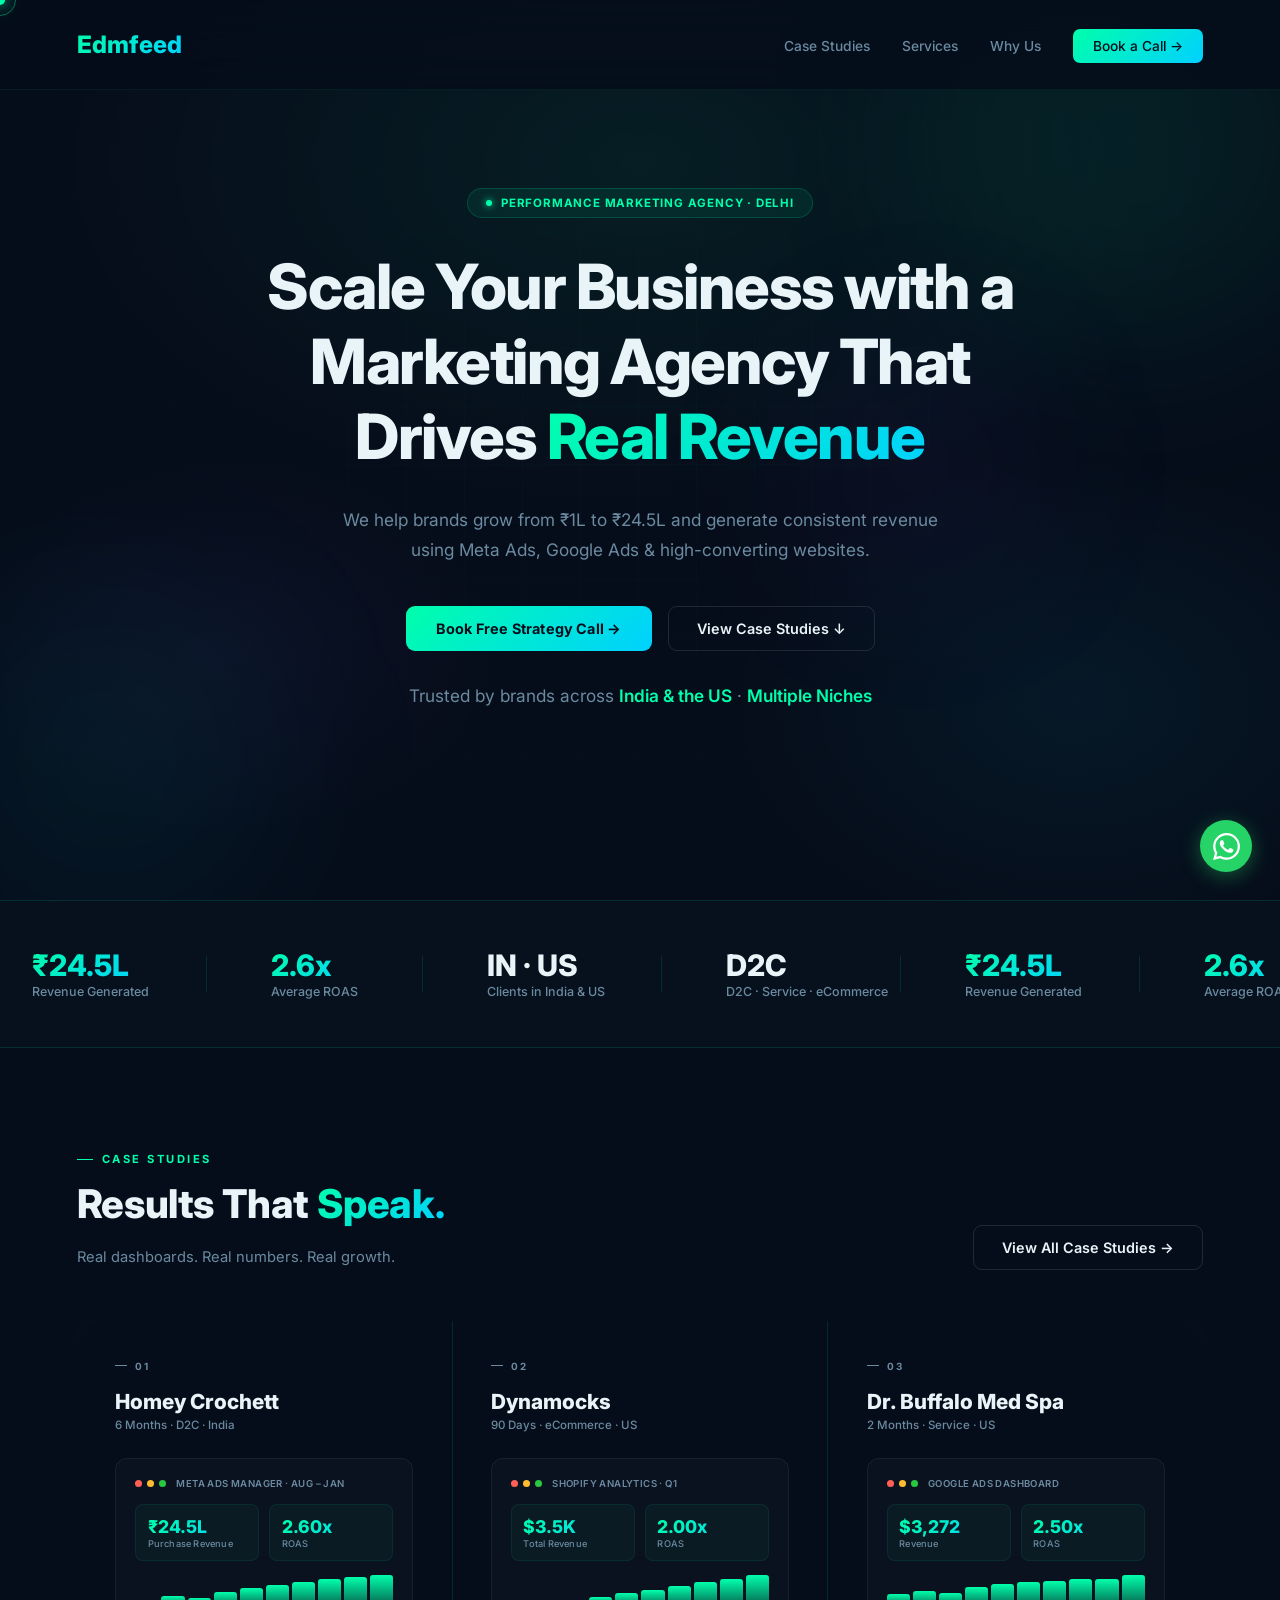
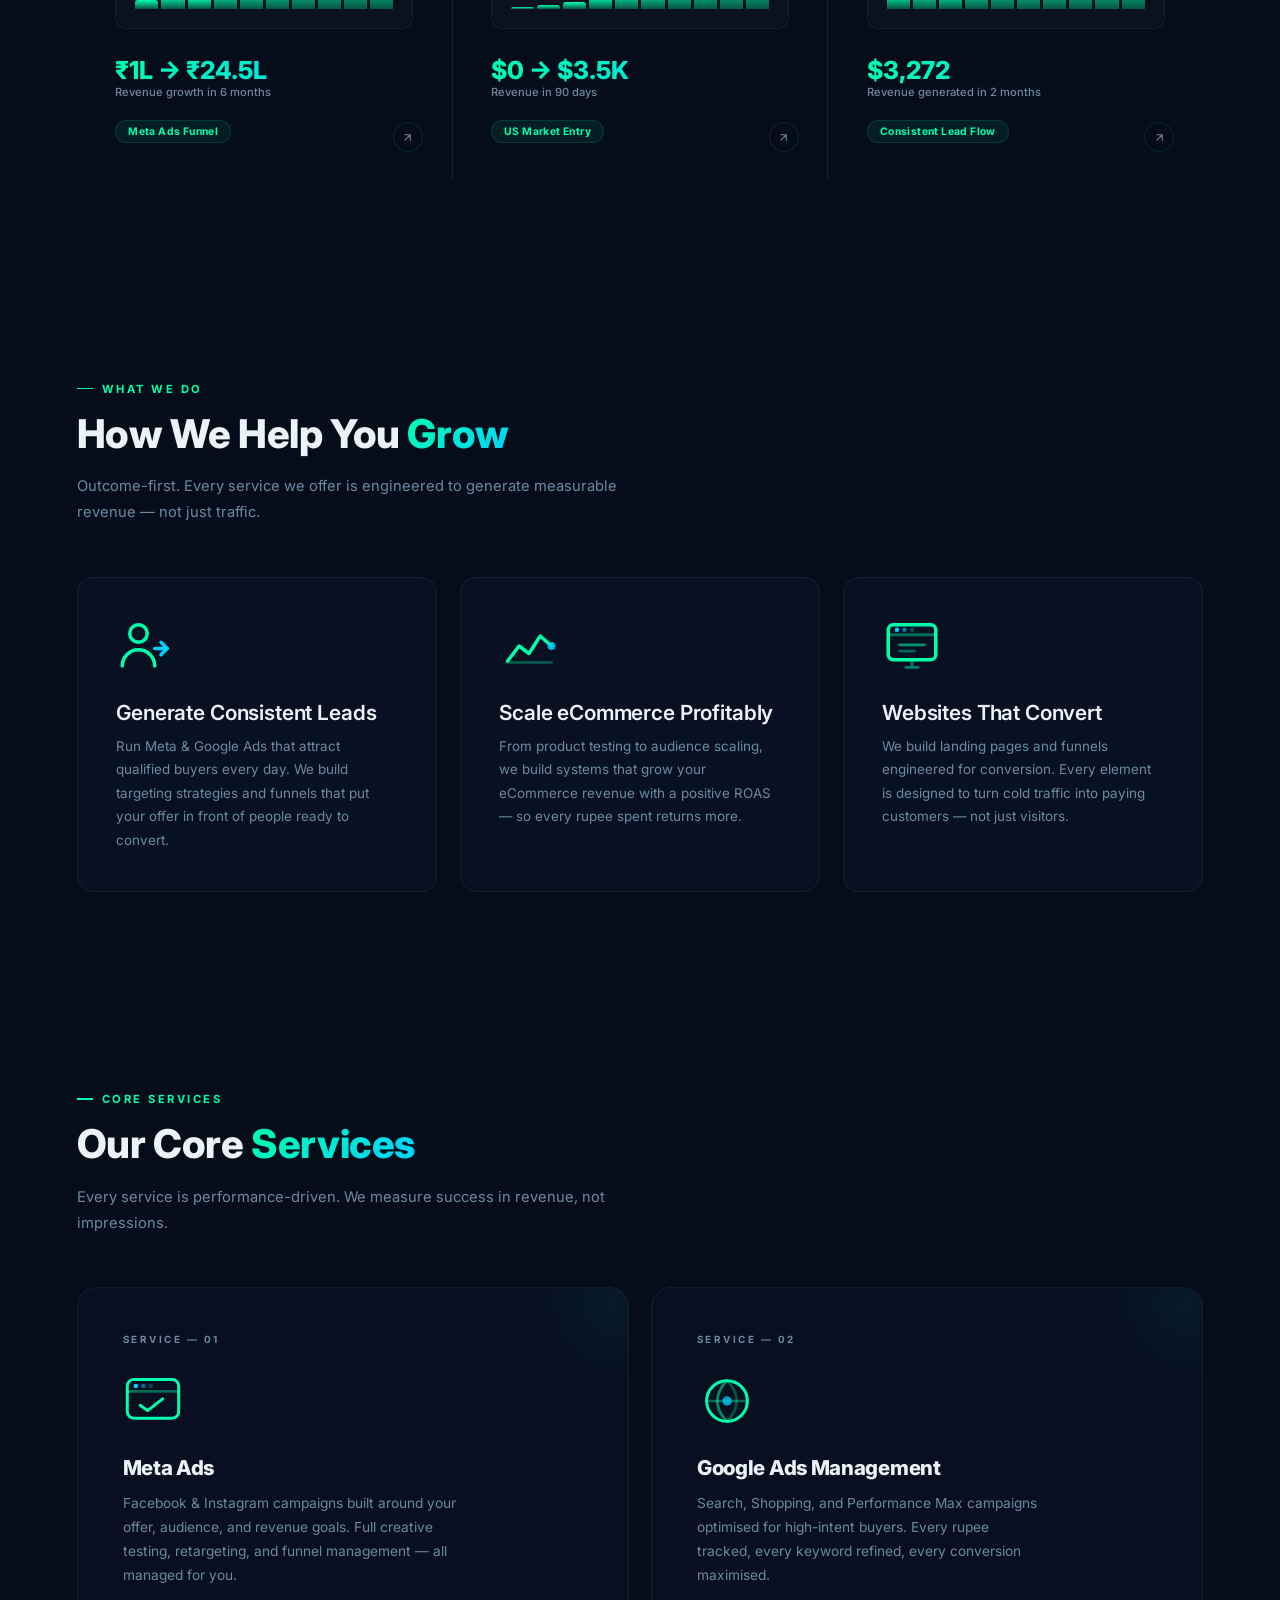
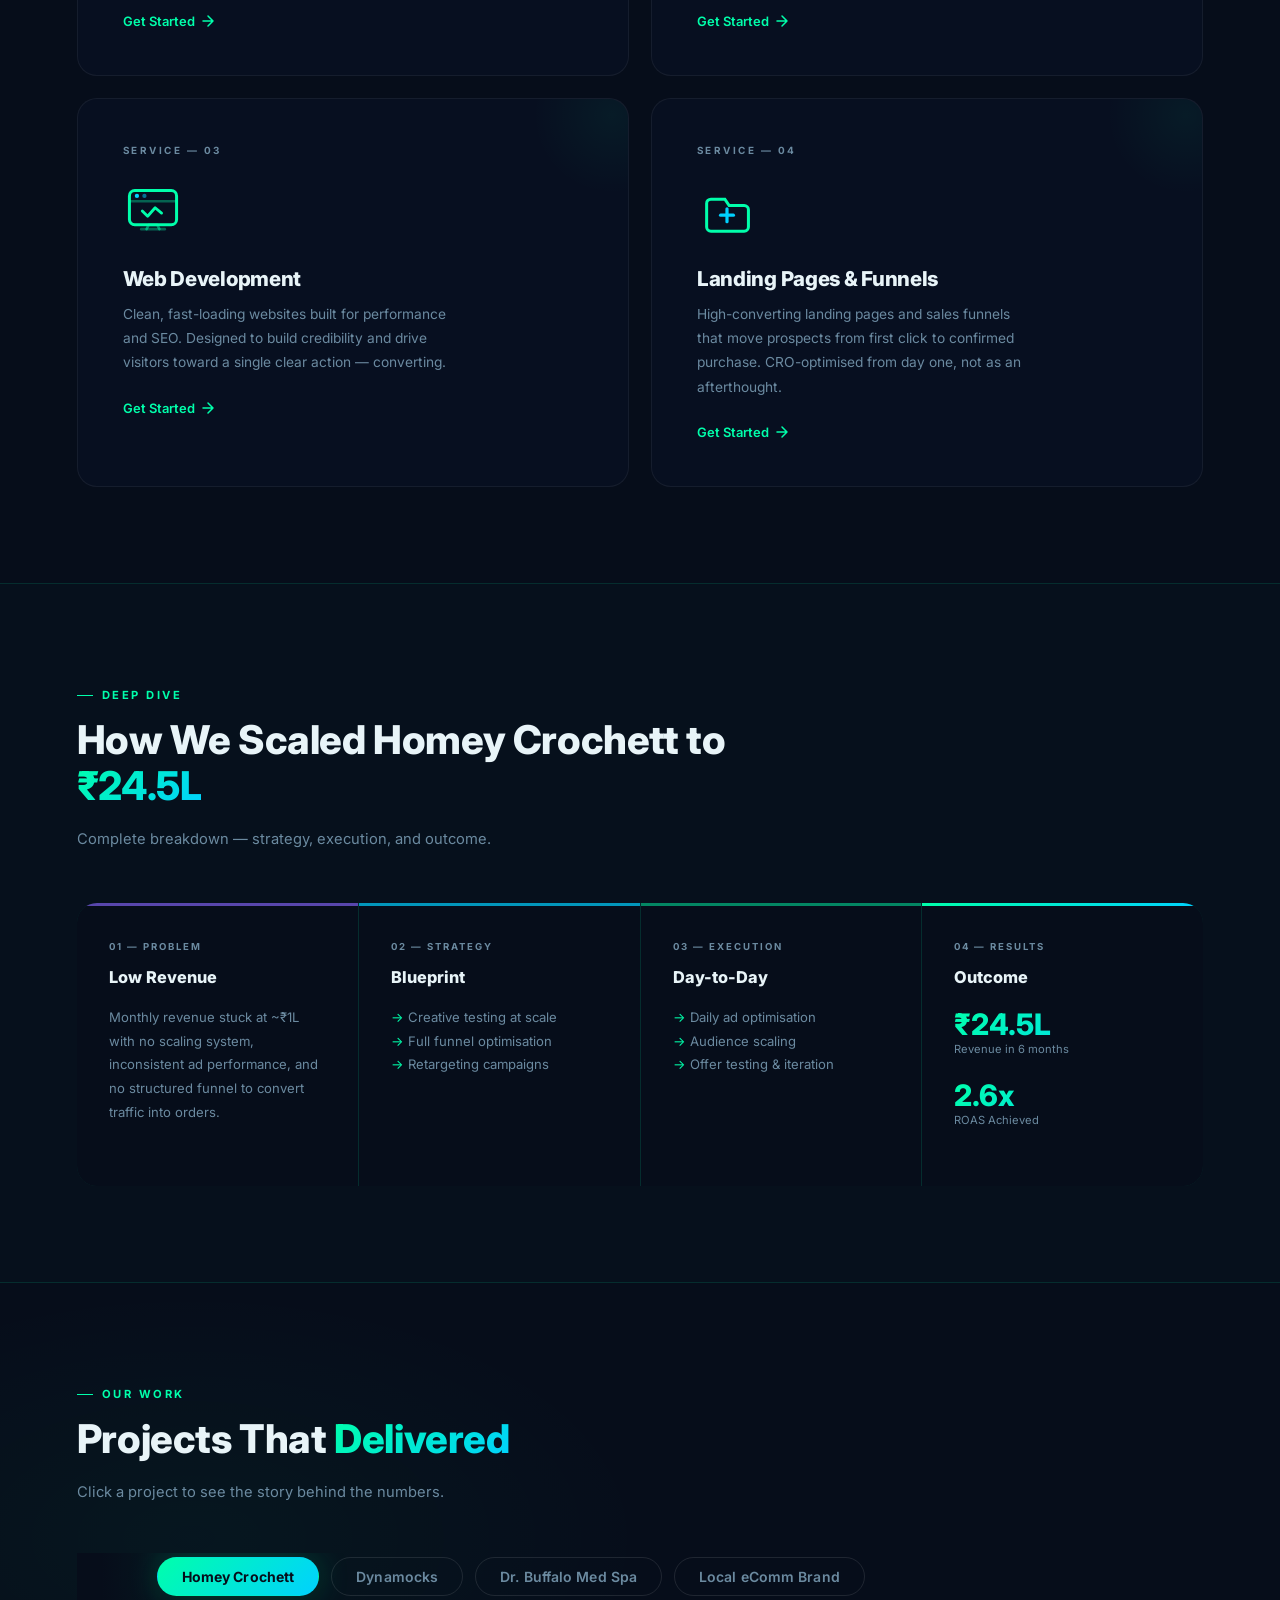
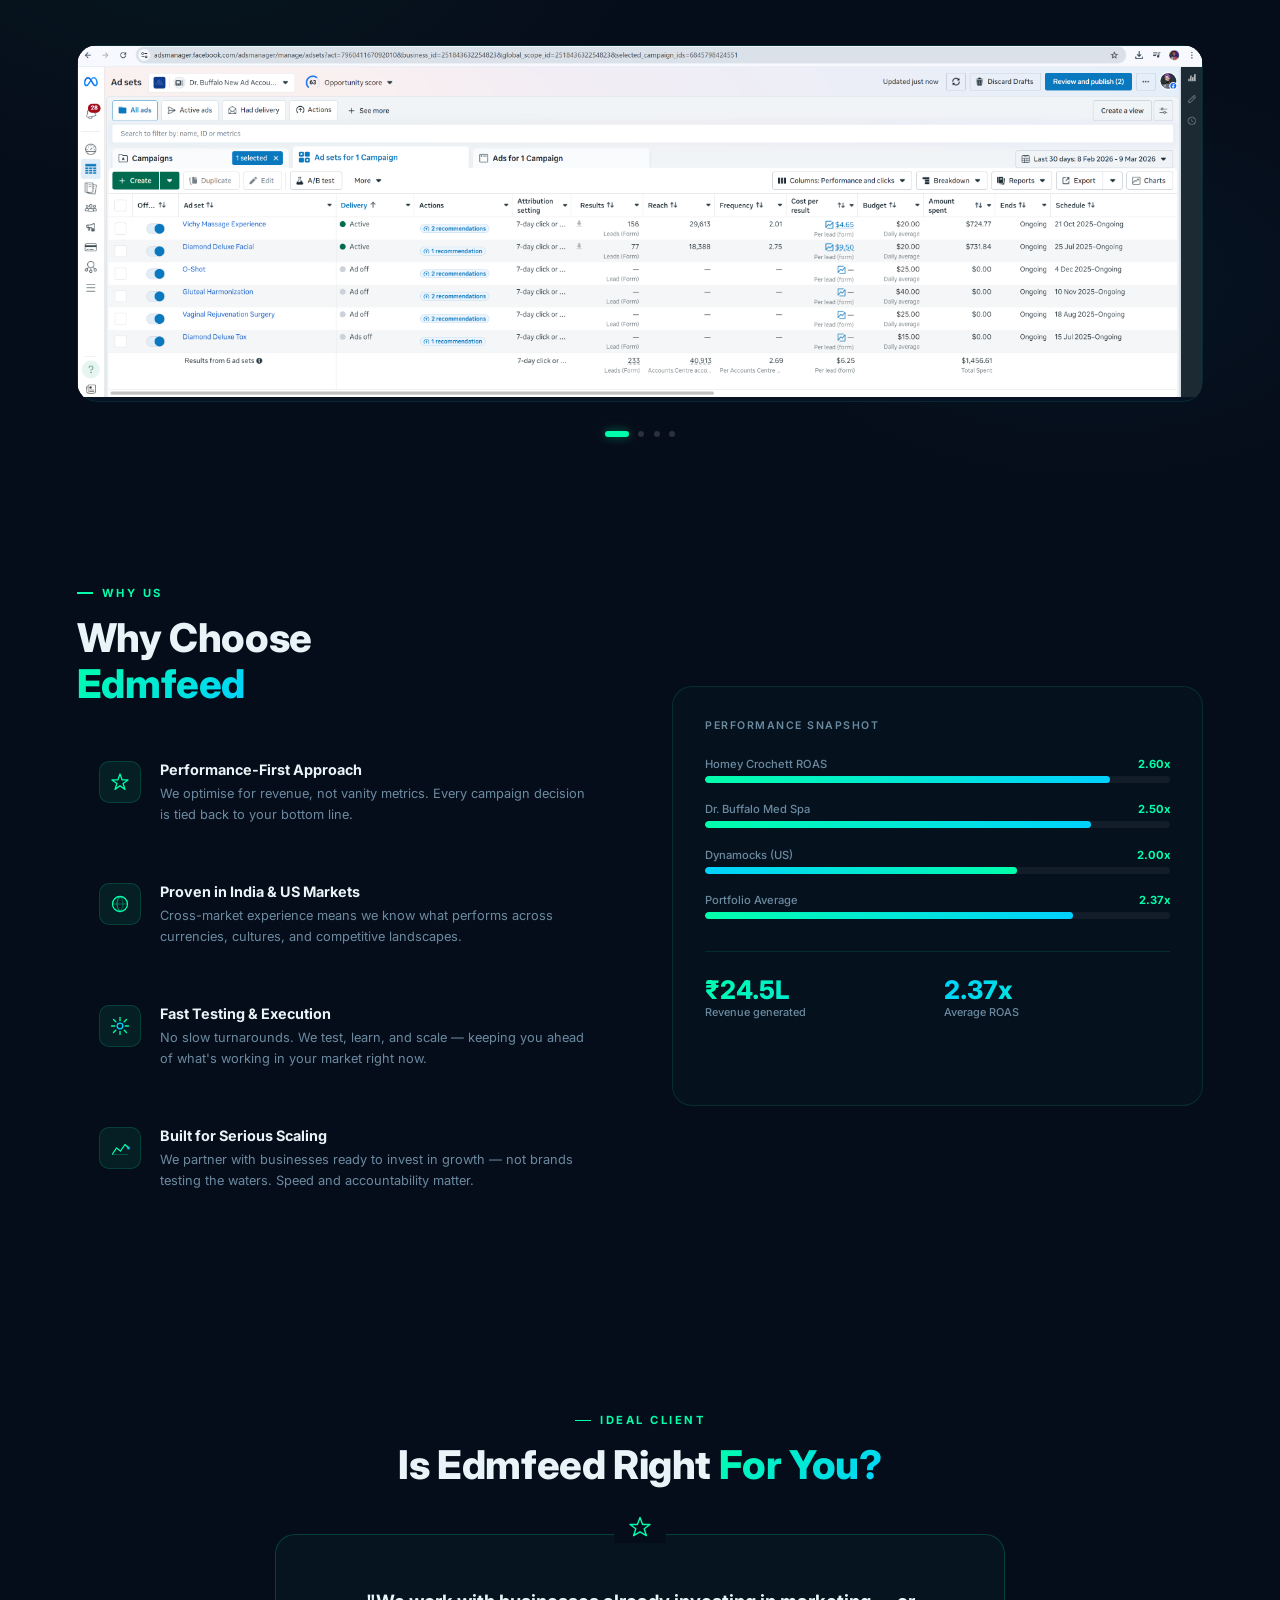
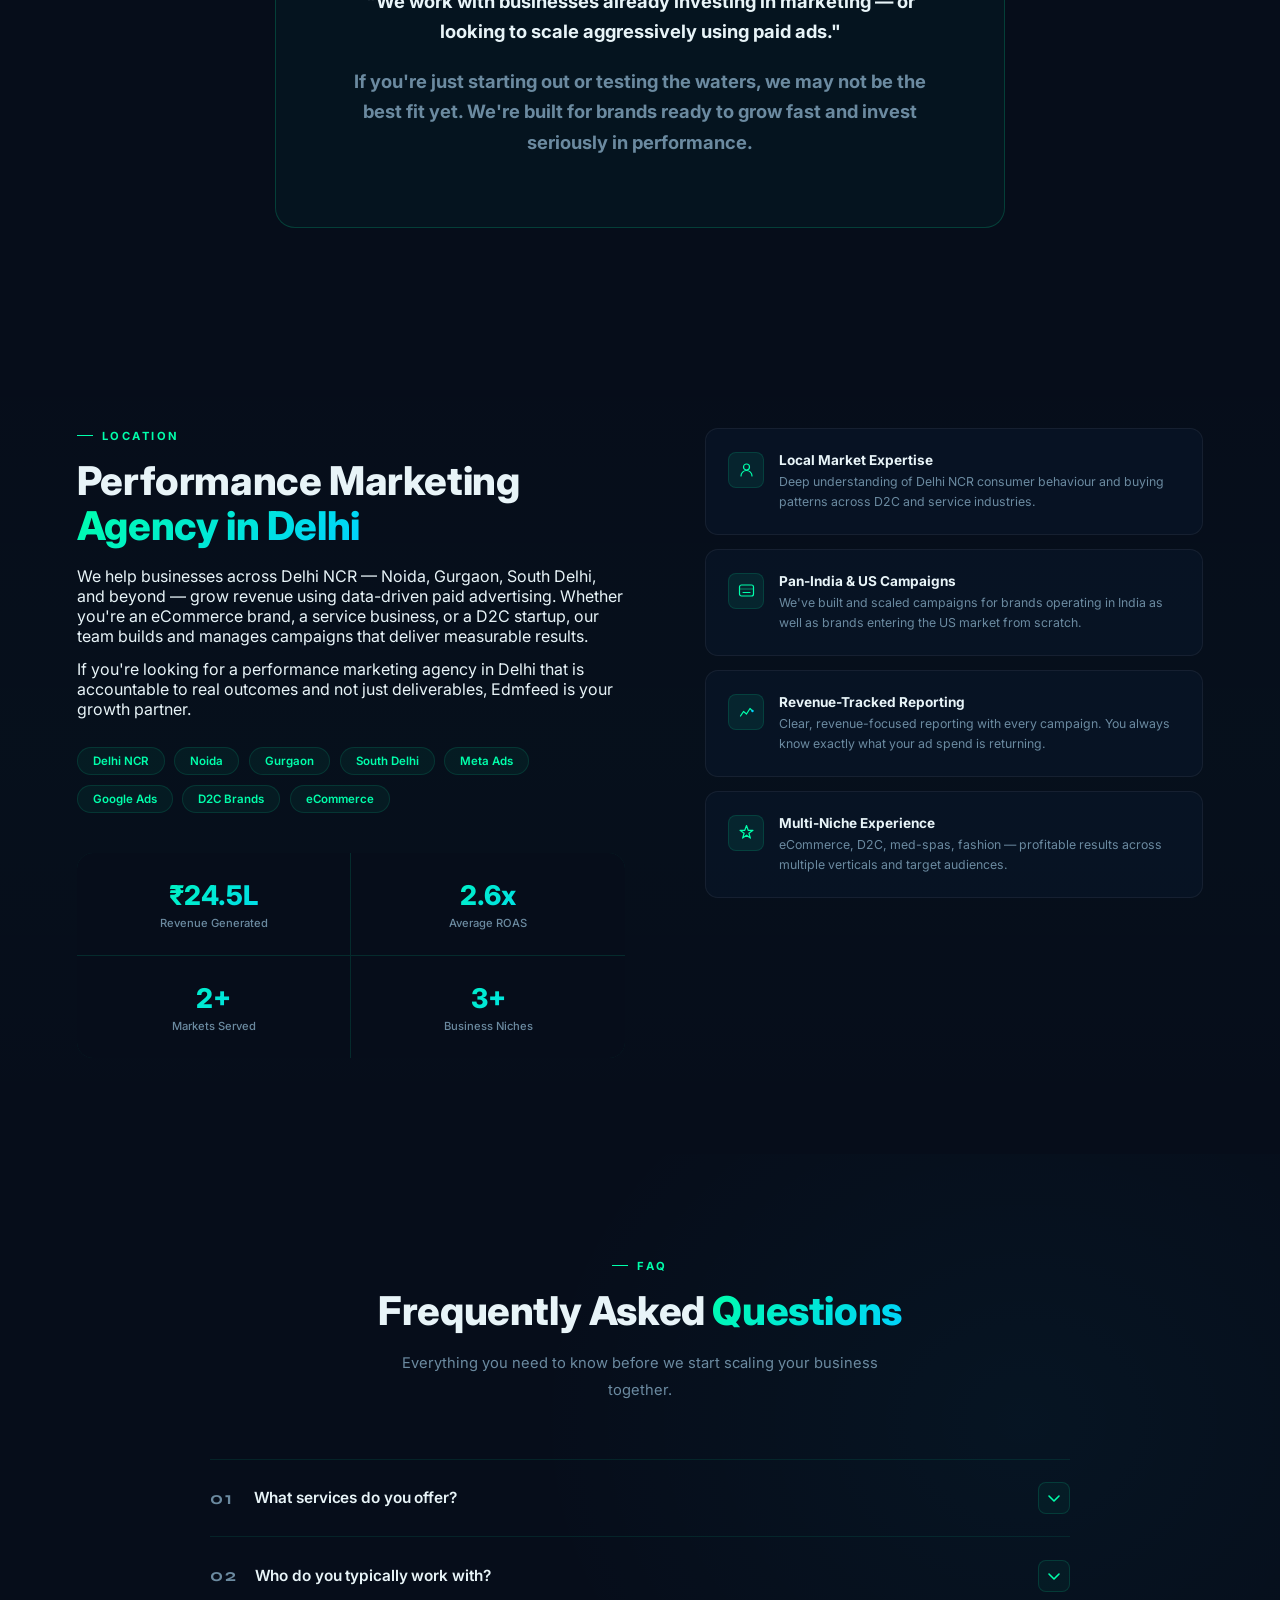
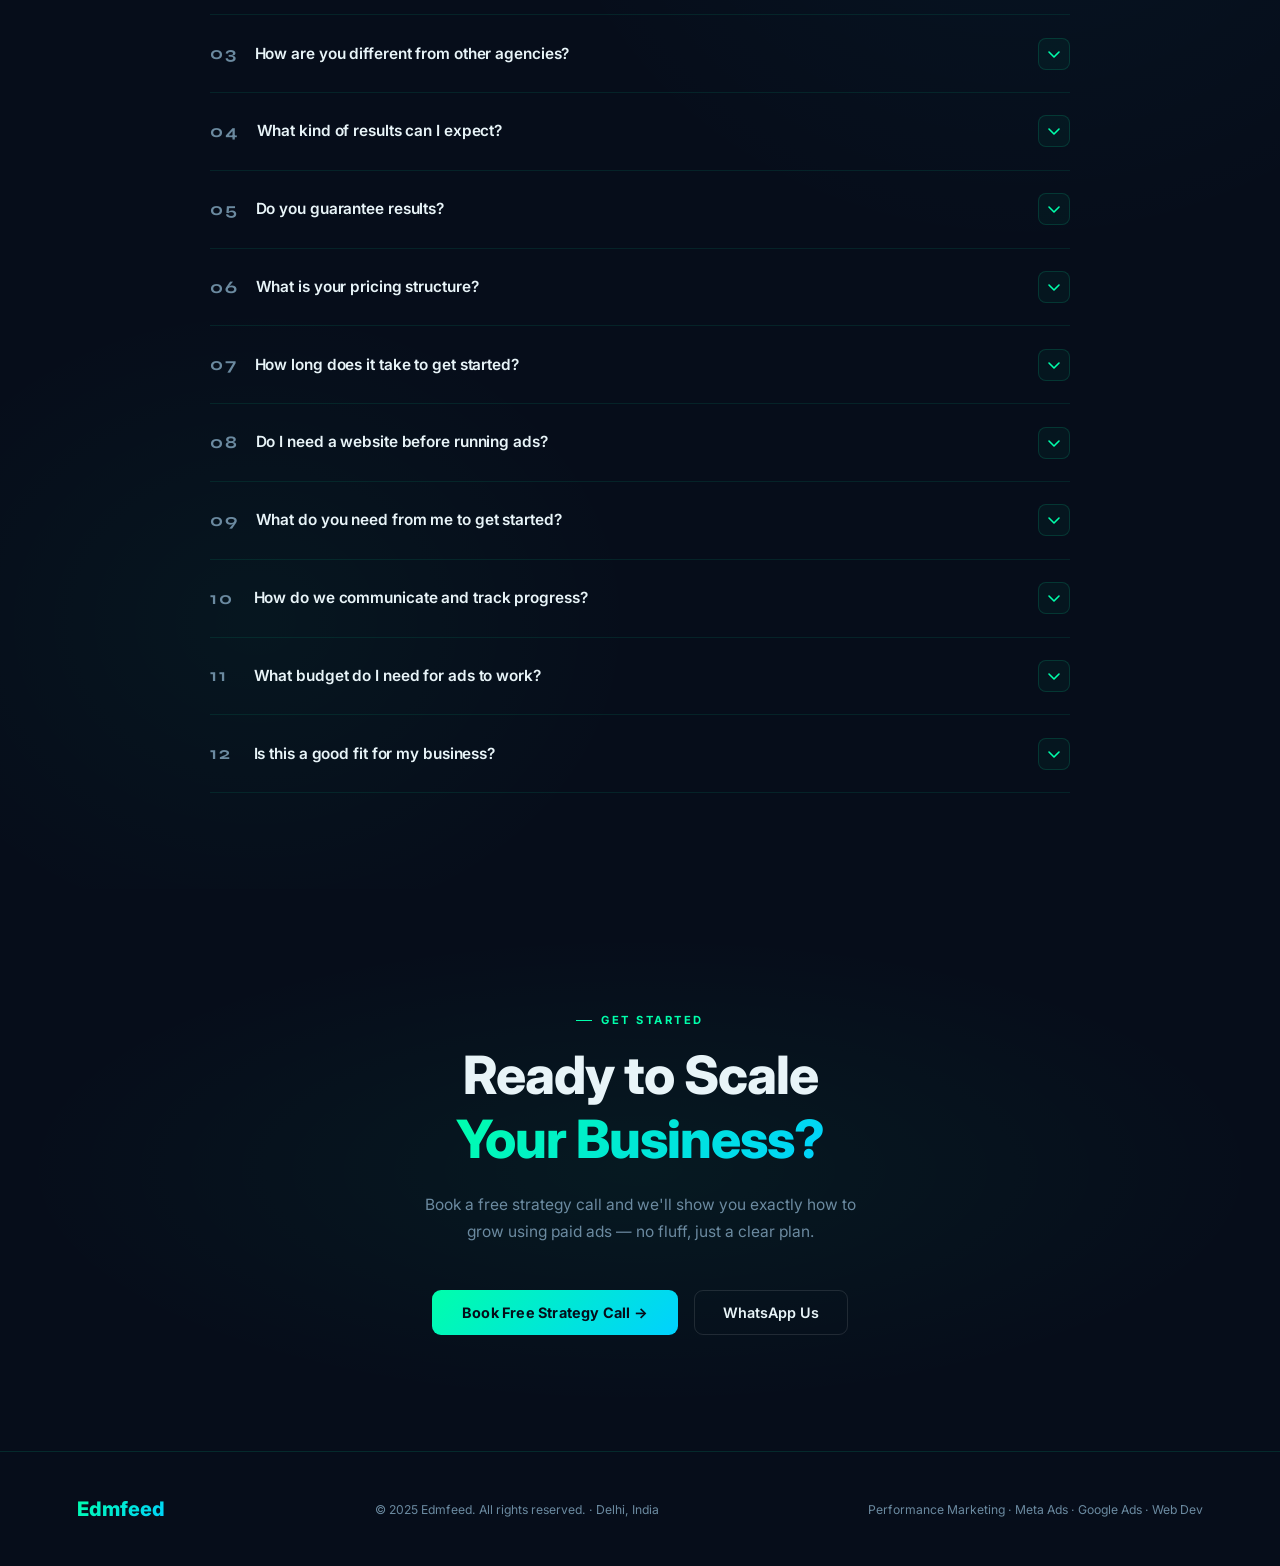
==== index.html @ 7b39c221 "updated homepage" ====
<!doctype html>
<html lang="en">
  <head>
    <meta charset="UTF-8" />
    <meta name="viewport" content="width=device-width, initial-scale=1.0" />
    <meta
      name="description"
      content="Edmfeed - Performance Marketing Agency in Delhi. We help brands scale using Meta Ads, Google Ads & high-converting websites. ₹24.5L+ revenue generated."
    />
    <meta
      name="keywords"
      content="performance marketing agency Delhi, Meta Ads agency India, Google Ads management Delhi NCR, eCommerce marketing agency"
    />
    <title>
      Edmfeed | Performance Marketing Agency That Drives Real Revenue
    </title>
    <link rel="preconnect" href="https://fonts.googleapis.com" />
    <link
      href="https://fonts.googleapis.com/css2?family=Inter:wght@300;400;500;600;700;800;900&family=Syne:wght@700;800&display=swap"
      rel="stylesheet"
    />
    <style>
      :root {
        --bg: #060d1a;
        --bg2: rgba(10, 25, 47, 0.55);
        --green: #00ffab;
        --cyan: #00d1ff;
        --text: #e8f4f8;
        --muted: #6b8aa0;
        --border: rgba(0, 255, 171, 0.12);
        --bdim: rgba(255, 255, 255, 0.06);
        --gg: 0 0 48px rgba(0, 255, 171, 0.22);
        --gc: 0 0 48px rgba(0, 209, 255, 0.18);
      }
      *,
      *::before,
      *::after {
        margin: 0;
        padding: 0;
        box-sizing: border-box;
      }
      html {
        scroll-behavior: smooth;
      }
      body {
        background: var(--bg);
        color: var(--text);
        font-family: "Inter", sans-serif;
        overflow-x: hidden;
        cursor: none;
        -webkit-font-smoothing: antialiased;
      }
      #cursor {
        position: fixed;
        width: 10px;
        height: 10px;
        background: var(--green);
        border-radius: 50%;
        pointer-events: none;
        z-index: 9999;
        transform: translate(-50%, -50%);
        box-shadow:
          0 0 14px var(--green),
          0 0 28px rgba(0, 255, 171, 0.35);
        transition:
          width 0.22s,
          height 0.22s;
      }
      #cursor-ring {
        position: fixed;
        width: 32px;
        height: 32px;
        border: 1.5px solid rgba(0, 255, 171, 0.4);
        border-radius: 50%;
        pointer-events: none;
        z-index: 9998;
        transform: translate(-50%, -50%);
        transition:
          width 0.28s,
          height 0.28s,
          border-color 0.28s;
      }
      ::-webkit-scrollbar {
        width: 3px;
      }
      ::-webkit-scrollbar-track {
        background: var(--bg);
      }
      ::-webkit-scrollbar-thumb {
        background: var(--green);
        border-radius: 2px;
      }

      /* NAV */
      nav {
        position: fixed;
        top: 0;
        left: 0;
        right: 0;
        z-index: 1000;
        display: flex;
        align-items: center;
        justify-content: space-between;
        padding: 30px 6%;
        background: rgba(6, 13, 26, 0.82);
        backdrop-filter: blur(24px);
        border-bottom: 1px solid rgba(0, 255, 171, 0.07);
        transition:
          padding 0.3s,
          border-color 0.3s;
      }
      nav.scrolled {
        padding: 13px 6%;
        border-bottom-color: rgba(0, 255, 171, 0.14);
      }
      .logo {
        font-family: "Inter", sans-serif;
        font-size: 1.5rem;
        font-weight: 800;
        background: linear-gradient(135deg, var(--green), var(--cyan));
        -webkit-background-clip: text;
        -webkit-text-fill-color: transparent;
      }
      .nl {
        display: flex;
        gap: 2rem;
        list-style: none;
        align-items: center;
      }
      .nl a {
        color: var(--muted);
        text-decoration: none;
        font-size: 0.86rem;
        font-weight: 500;
        transition: color 0.3s;
        position: relative;
      }
      .nl a::after {
        content: "";
        position: absolute;
        bottom: -3px;
        left: 0;
        width: 0;
        height: 1px;
        background: var(--green);
        transition: width 0.3s;
      }
      .nl a:hover {
        color: var(--text);
      }
      .nl a:hover::after {
        width: 100%;
      }
      .ncta {
        background: linear-gradient(135deg, var(--green), var(--cyan));
        color: #060d1a !important;
        padding: 9px 20px;
        border-radius: 7px;
        font-weight: 700;
        font-size: 0.82rem;
        cursor: pointer;
        transition:
          box-shadow 0.3s,
          transform 0.2s;
      }
      .ncta:hover {
        box-shadow: var(--ggg);
        transform: translateY(-1px);
      }
      .hbg {
        display: none;
        flex-direction: column;
        gap: 5px;
        cursor: pointer;
      }
      .hbg span {
        width: 22px;
        height: 2px;
        background: var(--green);
        border-radius: 2px;
      }

      /* HERO */
      .hero {
        min-height: 100vh;
        display: flex;
        align-items: center;
        justify-content: center;
        position: relative;
        overflow: hidden;
        padding: 130px 6% 90px;
      }
      .hbg2 {
        position: absolute;
        inset: 0;
        background:
          radial-gradient(
            ellipse 65% 55% at 50% 18%,
            rgba(0, 255, 171, 0.07),
            transparent 70%
          ),
          radial-gradient(
            ellipse 45% 45% at 84% 78%,
            rgba(0, 209, 255, 0.06),
            transparent 60%
          ),
          radial-gradient(
            ellipse 35% 35% at 18% 72%,
            rgba(123, 94, 234, 0.05),
            transparent 60%
          );
      }
      .grid {
        position: absolute;
        inset: 0;
        background-image:
          linear-gradient(rgba(0, 255, 171, 0.033) 1px, transparent 1px),
          linear-gradient(90deg, rgba(0, 255, 171, 0.033) 1px, transparent 1px);
        background-size: 58px 58px;
        mask-image: radial-gradient(
          ellipse at center,
          rgba(0, 0, 0, 0.8),
          transparent 72%
        );
      }
      .orb {
        position: absolute;
        border-radius: 50%;
        filter: blur(90px);
        pointer-events: none;
        animation: flt 9s ease-in-out infinite;
      }
      .o1 {
        width: 420px;
        height: 420px;
        background: rgba(0, 255, 171, 0.07);
        top: -8%;
        right: -5%;
      }
      .o2 {
        width: 320px;
        height: 320px;
        background: rgba(0, 209, 255, 0.06);
        bottom: -2%;
        left: -4%;
        animation-delay: 3s;
      }
      .o3 {
        width: 210px;
        height: 210px;
        background: rgba(123, 94, 234, 0.07);
        top: 40%;
        right: 20%;
        animation-delay: 5.5s;
      }
      @keyframes flt {
        0%,
        100% {
          transform: translateY(0) scale(1);
        }
        50% {
          transform: translateY(-26px) scale(1.03);
        }
      }
      .hc {
        position: relative;
        z-index: 2;
        max-width: 840px;
        text-align: center;
      }
      .badge {
        display: inline-flex;
        align-items: center;
        gap: 9px;
        background: rgba(0, 255, 171, 0.07);
        border: 1px solid rgba(0, 255, 171, 0.17);
        padding: 7px 18px;
        border-radius: 100px;
        font-size: 0.72rem;
        color: var(--green);
        font-weight: 700;
        margin-bottom: 2rem;
        letter-spacing: 0.8px;
        text-transform: uppercase;
        animation: fd 0.8s ease both;
      }
      .bdot {
        width: 6px;
        height: 6px;
        background: var(--green);
        border-radius: 50%;
        box-shadow: 0 0 7px var(--green);
        animation: pulse 2s infinite;
      }
      @keyframes pulse {
        0%,
        100% {
          opacity: 1;
        }
        50% {
          opacity: 0.4;
        }
      }
      @keyframes fd {
        from {
          opacity: 0;
          transform: translateY(-16px);
        }
        to {
          opacity: 1;
          transform: translateY(0);
        }
      }
      @keyframes fu {
        from {
          opacity: 0;
          transform: translateY(26px);
        }
        to {
          opacity: 1;
          transform: translateY(0);
        }
      }
      .hero h1 {
        font-family: "Inter", sans-serif;
        font-size: clamp(2.3rem, 5vw, 3.9rem);
        font-weight: 800;
        line-height: 1.2;
        letter-spacing: -1.5px;
        margin-bottom: 1.5rem;
        animation: fu 0.9s ease 0.2s both;
      }
      .hl {
        background: linear-gradient(135deg, var(--green), var(--cyan));
        -webkit-background-clip: text;
        -webkit-text-fill-color: transparent;
      }
      .hero p {
        font-size: 1.08rem;
        color: var(--muted);
        line-height: 1.78;
        max-width: 610px;
        margin: 30px auto 2.5rem;
        font-weight: 400;
        animation: fu 0.9s ease 0.35s both;
      }
      .ctas {
        display: flex;
        gap: 1rem;
        justify-content: center;
        flex-wrap: wrap;
        animation: fu 0.9s ease 0.5s both;
      }
      .bp {
        display: inline-flex;
        align-items: center;
        gap: 8px;
        background: linear-gradient(135deg, var(--green), var(--cyan));
        color: #060d1a;
        padding: 14px 30px;
        border-radius: 9px;
        font-weight: 700;
        font-size: 0.9rem;
        text-decoration: none;
        letter-spacing: 0.2px;
        transition: all 0.3s;
        border: none;
        cursor: pointer;
        font-family: "Inter", sans-serif;
        position: relative;
        overflow: hidden;
      }
      .bp::before {
        content: "";
        position: absolute;
        inset: 0;
        background: rgba(255, 255, 255, 0.15);
        opacity: 0;
        transition: opacity 0.3s;
      }
      .bp:hover {
        box-shadow: var(--gg);
        transform: translateY(-2px);
      }
      .bp:hover::before {
        opacity: 1;
      }
      .bs {
        display: inline-flex;
        align-items: center;
        gap: 8px;
        background: transparent;
        color: var(--text);
        padding: 13px 28px;
        border-radius: 9px;
        font-weight: 600;
        font-size: 0.9rem;
        text-decoration: none;
        border: 1.5px solid rgba(255, 255, 255, 0.11);
        transition: all 0.3s;
        cursor: pointer;
        font-family: "Inter", sans-serif;
      }
      .bs:hover {
        border-color: var(--cyan);
        color: var(--cyan);
      }
      .trust {
        margin-top: 2rem;
        color: var(--muted);
        font-size: 0.8rem;
        animation: fu 0.9s ease 0.65s both;
      }
      .trust span {
        color: var(--green);
        font-weight: 600;
      }

      /* PROOF */
      .ps {
        padding: 46px 0;
        border-top: 1px solid var(--border);
        border-bottom: 1px solid var(--border);
        background: rgba(0, 255, 171, 0.015);
        overflow: hidden;
      }
      .pt {
        display: flex;
        gap: 4rem;
        padding: 0 2rem;
        align-items: center;
        white-space: nowrap;
        animation: mq 22s linear infinite;
      }
      @keyframes mq {
        0% {
          transform: translateX(0);
        }
        100% {
          transform: translateX(-50%);
        }
      }
      .pi {
        display: flex;
        align-items: center;
        gap: 1.1rem;
        flex-shrink: 0;
      }
      .pn {
        font-family: "Inter", sans-serif;
        font-size: 1.85rem;
        font-weight: 800;
        background: linear-gradient(135deg, var(--green), var(--cyan));
        -webkit-background-clip: text;
        -webkit-text-fill-color: transparent;
      }
      .pl {
        font-size: 0.78rem;
        color: var(--muted);
        line-height: 1.45;
        max-width: 110px;
        font-weight: 500;
      }
      .psep {
        width: 1px;
        height: 36px;
        background: var(--border);
        flex-shrink: 0;
      }

      /* GLOBALS */
      section {
        padding: 96px 6%;
        position: relative;
      }
      .stag {
        display: inline-flex;
        align-items: center;
        gap: 9px;
        font-size: 0.7rem;
        font-weight: 700;
        letter-spacing: 2.5px;
        text-transform: uppercase;
        color: var(--green);
        margin-bottom: 1rem;
      }
      .stag::before {
        content: "";
        width: 16px;
        height: 1.5px;
        background: var(--green);
      }
      .stitle {
        font-family: "Inter", sans-serif;
        font-size: clamp(1.7rem, 3.1vw, 2.6rem);
        font-weight: 800;
        letter-spacing: -0.4px;
        line-height: 1.15;
        margin-bottom: 1rem;
      }
      .ssub {
        font-size: 0.92rem;
        color: var(--muted);
        line-height: 1.78;
        max-width: 540px;
        font-weight: 400;
      }
      .gt {
        background: linear-gradient(135deg, var(--green), var(--cyan));
        -webkit-background-clip: text;
        -webkit-text-fill-color: transparent;
      }
      .reveal {
        opacity: 0;
        transform: translateY(26px);
        transition:
          opacity 0.7s ease,
          transform 0.7s ease;
      }
      .reveal.visible {
        opacity: 1;
        transform: translateY(0);
      }

      /* ── CASE STUDIES ── */
      .cases-hdr {
        display: flex;
        justify-content: space-between;
        align-items: flex-end;
        flex-wrap: wrap;
        gap: 1rem;
        margin-bottom: 3.2rem;
      }
      .cases-grid {
        display: grid;
        grid-template-columns: repeat(3, 1fr);
        gap: 1px;
        background: var(--border);
        border-radius: 22px;
        overflow: hidden;
      }
      .cc {
        background: var(--bg);
        padding: 2.4rem;
        position: relative;
        cursor: pointer;
        transition: all 0.4s;
        overflow: hidden;
      }
      .cc::before {
        content: "";
        position: absolute;
        inset: 0;
        background: linear-gradient(
          135deg,
          rgba(0, 255, 171, 0.04),
          rgba(0, 209, 255, 0.02)
        );
        opacity: 0;
        transition: opacity 0.4s;
      }
      .cc:hover::before {
        opacity: 1;
      }
      .cn {
        font-size: 0.62rem;
        font-weight: 700;
        letter-spacing: 2px;
        text-transform: uppercase;
        color: var(--muted);
        margin-bottom: 1.1rem;
        display: flex;
        align-items: center;
        gap: 8px;
      }
      .cn::before {
        content: "";
        width: 12px;
        height: 1px;
        background: var(--muted);
      }
      .cb {
        font-family: "Inter", sans-serif;
        font-size: 1.3rem;
        font-weight: 800;
        margin-bottom: 0.25rem;
      }
      .cp {
        font-size: 0.72rem;
        color: var(--muted);
        margin-bottom: 1.6rem;
        font-weight: 500;
      }

      /* Dashboard mock */
      .dash {
        background: rgba(255, 255, 255, 0.025);
        border: 1px solid rgba(255, 255, 255, 0.055);
        border-radius: 12px;
        padding: 1.2rem;
        margin-bottom: 1.6rem;
      }
      .dh {
        display: flex;
        align-items: center;
        gap: 5px;
        margin-bottom: 0.9rem;
      }
      .dd {
        width: 7px;
        height: 7px;
        border-radius: 50%;
      }
      .dt {
        font-size: 0.6rem;
        color: var(--muted);
        font-weight: 600;
        letter-spacing: 0.4px;
        text-transform: uppercase;
        margin-left: 5px;
      }
      .dm-row {
        display: grid;
        grid-template-columns: 1fr 1fr;
        gap: 0.65rem;
        margin-bottom: 0.9rem;
      }
      .dm {
        background: rgba(0, 255, 171, 0.04);
        border: 1px solid rgba(0, 255, 171, 0.08);
        border-radius: 8px;
        padding: 0.7rem;
      }
      .dmv {
        font-family: "Inter", sans-serif;
        font-size: 1.1rem;
        font-weight: 800;
        background: linear-gradient(135deg, var(--green), var(--cyan));
        -webkit-background-clip: text;
        -webkit-text-fill-color: transparent;
      }
      .dml {
        font-size: 0.58rem;
        color: var(--muted);
        font-weight: 500;
        margin-top: 1px;
        letter-spacing: 0.2px;
      }
      .mc {
        height: 34px;
        display: flex;
        align-items: flex-end;
        gap: 3px;
      }
      .mb {
        flex: 1;
        border-radius: 3px 3px 0 0;
        background: linear-gradient(
          180deg,
          var(--green),
          rgba(0, 255, 171, 0.28)
        );
      }

      .cmet {
        display: flex;
        flex-direction: column;
        gap: 0.8rem;
      }
      .mv {
        font-family: "Inter", sans-serif;
        font-size: 1.55rem;
        font-weight: 800;
      }
      .mvg {
        background: linear-gradient(135deg, var(--green), var(--cyan));
        -webkit-background-clip: text;
        -webkit-text-fill-color: transparent;
      }
      .ml {
        font-size: 0.7rem;
        color: var(--muted);
        font-weight: 500;
      }
      .cpill {
        display: inline-block;
        padding: 4px 12px;
        background: rgba(0, 255, 171, 0.07);
        border: 1px solid rgba(0, 255, 171, 0.13);
        border-radius: 100px;
        font-size: 0.65rem;
        color: var(--green);
        font-weight: 700;
        margin-top: 1.3rem;
        letter-spacing: 0.4px;
      }
      .carr {
        position: absolute;
        bottom: 1.8rem;
        right: 1.8rem;
        width: 30px;
        height: 30px;
        border: 1.5px solid var(--border);
        border-radius: 50%;
        display: flex;
        align-items: center;
        justify-content: center;
        transition: all 0.3s;
      }
      .cc:hover .carr {
        border-color: var(--green);
        background: rgba(0, 255, 171, 0.09);
        transform: rotate(45deg);
      }
      .carr svg {
        width: 13px;
        height: 13px;
        stroke: var(--muted);
        transition: stroke 0.3s;
      }
      .cc:hover .carr svg {
        stroke: var(--green);
      }

      /* ── HOW WE HELP ── */
      .hc3 {
        display: grid;
        grid-template-columns: repeat(3, 1fr);
        gap: 1.4rem;
        margin-top: 3.2rem;
      }
      .hcard {
        background: rgba(10, 25, 47, 0.42);
        border: 1px solid var(--bdim);
        border-radius: 16px;
        padding: 2.4rem;
        transition: all 0.4s;
        position: relative;
        overflow: hidden;
      }
      .hcard::after {
        content: "";
        position: absolute;
        bottom: 0;
        left: 0;
        right: 0;
        height: 2px;
        background: linear-gradient(90deg, var(--green), var(--cyan));
        transform: scaleX(0);
        transition: transform 0.4s;
        transform-origin: left;
      }
      .hcard:hover {
        border-color: rgba(0, 255, 171, 0.2);
        transform: translateY(-6px);
        box-shadow: var(--gg);
      }
      .hcard:hover::after {
        transform: scaleX(1);
      }
      .hi {
        /* width: 50px;
        height: 50px;
        background: rgba(0, 255, 171, 0.08);
        border: 1px solid rgba(0, 255, 171, 0.15);
        border-radius: 12px;
        display: flex;
        align-items: center;
        justify-content: center;
        margin-bottom: 1.4rem; */
      }
      .hi svg {
        width: 60px;
        height: 60px;
        margin-bottom: 20px;
      }
      .hcard h3 {
        font-family: "Inter", sans-serif;
        font-size: 1.3rem;
        font-weight: 600;
        margin-bottom: 0.6rem;
        letter-spacing: -0.15px;
      }
      .hcard p {
        font-size: 0.84rem;
        color: var(--muted);
        line-height: 1.75;
        font-weight: 400;
      }

      /* ── SERVICES ── */
      .sg {
        display: grid;
        grid-template-columns: repeat(2, 1fr);
        gap: 1.4rem;
        margin-top: 3.2rem;
      }
      .sc {
        background: rgba(8, 18, 36, 0.65);
        border: 1px solid var(--bdim);
        border-radius: 20px;
        padding: 2.8rem;
        cursor: pointer;
        transition: all 0.45s;
        position: relative;
        overflow: hidden;
      }
      .sc::before {
        content: "";
        position: absolute;
        top: -1px;
        left: 0;
        right: 0;
        height: 1px;
        background: linear-gradient(
          90deg,
          transparent,
          var(--green),
          transparent
        );
        transform: scaleX(0);
        transition: transform 0.5s;
        transform-origin: center;
      }
      .sc::after {
        content: "";
        position: absolute;
        top: 0;
        right: 0;
        width: 160px;
        height: 160px;
        border-radius: 50%;
        background: radial-gradient(
          circle,
          rgba(0, 255, 171, 0.05),
          transparent 70%
        );
        transform: translate(40%, -40%);
        transition: transform 0.5s;
      }
      .sc:hover {
        border-color: rgba(0, 255, 171, 0.2);
        box-shadow:
          0 20px 56px rgba(0, 0, 0, 0.4),
          var(--gg);
      }
      .sc:hover::before {
        transform: scaleX(1);
      }
      .sc:hover::after {
        transform: translate(25%, -25%) scale(1.7);
      }
      .snum {
        font-size: 0.62rem;
        font-weight: 700;
        letter-spacing: 2.5px;
        text-transform: uppercase;
        color: var(--muted);
        margin-bottom: 1.6rem;
      }
      .siw {
        /* width: 58px;
        height: 58px;
        background: rgba(0, 255, 171, 0.06);
        border: 1px solid rgba(0, 255, 171, 0.13);
        border-radius: 14px;
        display: flex;
        align-items: center;
        justify-content: center;
        margin-bottom: 1.6rem;
        transition: all 0.4s; */
      }
      .siw svg {
        width: 60px;
        height: 60px;
        margin-bottom: 20px;
      }
      .sc:hover .siw {
        /* background: rgba(0, 255, 171, 0.11);
        border-color: rgba(0, 255, 171, 0.26);
        box-shadow: 0 0 22px rgba(0, 255, 171, 0.13); */
      }
      .sc h3 {
        font-family: "Inter", sans-serif;
        font-size: 1.28rem;
        font-weight: 800;
        margin-bottom: 0.7rem;
        letter-spacing: -0.3px;
      }
      .sc p {
        font-size: 0.86rem;
        color: var(--muted);
        line-height: 1.76;
        max-width: 340px;
      }
      .sl {
        display: inline-flex;
        align-items: center;
        gap: 6px;
        margin-top: 1.6rem;
        font-size: 0.81rem;
        font-weight: 600;
        color: var(--green);
        background: none;
        border: none;
        cursor: pointer;
        font-family: "Inter", sans-serif;
        padding: 0;
      }
      .sl svg {
        transition: transform 0.3s;
      }
      .sc:hover .sl svg {
        transform: translateX(4px);
      }

      /* ── DEEP CASE ── */
      .dc {
        background: rgba(0, 255, 171, 0.013);
        border-top: 1px solid var(--border);
        border-bottom: 1px solid var(--border);
      }
      .dg {
        display: grid;
        grid-template-columns: repeat(4, 1fr);
        gap: 1px;
        background: var(--border);
        border-radius: 20px;
        overflow: hidden;
      }
      .dcol {
        background: var(--bg);
        padding: 2.4rem 2rem;
        position: relative;
      }
      .dcol::before {
        content: "";
        position: absolute;
        top: 0;
        left: 0;
        right: 0;
        height: 3px;
      }
      .dcol:nth-child(1)::before {
        background: rgba(123, 94, 234, 0.7);
      }
      .dcol:nth-child(2)::before {
        background: rgba(0, 209, 255, 0.7);
      }
      .dcol:nth-child(3)::before {
        background: rgba(0, 255, 171, 0.5);
      }
      .dcol:nth-child(4)::before {
        background: linear-gradient(90deg, var(--green), var(--cyan));
      }
      .dln {
        font-size: 0.6rem;
        font-weight: 700;
        letter-spacing: 2px;
        text-transform: uppercase;
        color: var(--muted);
        margin-bottom: 0.9rem;
      }
      .dcol h3 {
        font-family: "Inter", sans-serif;
        font-size: 1.02rem;
        font-weight: 800;
        margin-bottom: 1.2rem;
      }
      .dcol p,
      .dcol li {
        font-size: 0.82rem;
        color: var(--muted);
        line-height: 1.8;
      }
      .dcol ul {
        list-style: none;
      }
      .dcol li::before {
        content: "→ ";
        color: var(--green);
      }
      .rb {
        font-family: "Inter", sans-serif;
        font-size: 1.85rem;
        font-weight: 800;
        background: linear-gradient(135deg, var(--green), var(--cyan));
        -webkit-background-clip: text;
        -webkit-text-fill-color: transparent;
      }
      .rl {
        font-size: 0.7rem;
        color: var(--muted);
        margin-bottom: 1.3rem;
      }

      /* ── WHY ── */
      .wg {
        display: grid;
        grid-template-columns: 1fr 1fr;
        gap: 4rem;
        align-items: center;
        margin-top: 2.8rem;
      }
      .wps {
        display: flex;
        flex-direction: column;
        gap: 0.9rem;
      }
      .wp {
        display: flex;
        gap: 1.2rem;
        align-items: flex-start;
        padding: 1.3rem;
        border-radius: 11px;
        border: 1px solid transparent;
        transition: all 0.3s;
      }
      .wp:hover {
        border-color: var(--border);
        background: rgba(0, 255, 171, 0.022);
      }
      .wi {
        width: 42px;
        height: 42px;
        background: rgba(0, 255, 171, 0.08);
        border: 1px solid rgba(0, 255, 171, 0.15);
        border-radius: 10px;
        display: flex;
        align-items: center;
        justify-content: center;
        flex-shrink: 0;
      }
      .wp h4 {
        font-weight: 700;
        margin-bottom: 0.3rem;
        font-size: 0.9rem;
        font-family: "Inter", sans-serif;
      }
      .wp p {
        font-size: 0.8rem;
        color: var(--muted);
        line-height: 1.65;
      }
      .wv {
        height: 420px;
        border-radius: 20px;
        background: rgba(0, 255, 171, 0.02);
        border: 1px solid var(--border);
        overflow: hidden;
      }
      .pc {
        padding: 2rem;
      }
      .plbl {
        font-size: 0.66rem;
        color: var(--muted);
        letter-spacing: 1.5px;
        text-transform: uppercase;
        margin-bottom: 1.6rem;
        font-weight: 600;
      }
      .bw {
        display: flex;
        flex-direction: column;
        gap: 1.2rem;
      }
      .bi {
        display: flex;
        flex-direction: column;
        gap: 5px;
      }
      .bt {
        display: flex;
        justify-content: space-between;
        font-size: 0.7rem;
        color: var(--muted);
        font-weight: 500;
      }
      .bt span:last-child {
        color: var(--green);
        font-weight: 700;
      }
      .btr {
        height: 7px;
        background: rgba(255, 255, 255, 0.05);
        border-radius: 4px;
        overflow: hidden;
      }
      .bf {
        height: 100%;
        border-radius: 4px;
        background: linear-gradient(90deg, var(--green), var(--cyan));
        transform: scaleX(0);
        transform-origin: left;
        transition: transform 1.3s cubic-bezier(0.16, 1, 0.3, 1);
      }
      .bfc {
        background: linear-gradient(90deg, var(--cyan), var(--green));
      }
      .pf {
        margin-top: 2rem;
        padding-top: 1.4rem;
        border-top: 1px solid var(--border);
        display: grid;
        grid-template-columns: 1fr 1fr;
        gap: 0.8rem;
      }
      .psv {
        font-family: "Inter", sans-serif;
        font-size: 1.6rem;
        font-weight: 800;
        background: linear-gradient(135deg, var(--green), var(--cyan));
        -webkit-background-clip: text;
        -webkit-text-fill-color: transparent;
      }
      .psl {
        font-size: 0.68rem;
        color: var(--muted);
        font-weight: 500;
      }

      /* ── IDEAL ── */
      .ideal {
        text-align: center;
      }
      .ib {
        max-width: 730px;
        margin: 2.8rem auto 0;
        background: rgba(0, 255, 171, 0.03);
        border: 1.5px solid rgba(0, 255, 171, 0.18);
        border-radius: 20px;
        padding: 3.2rem 4rem;
        position: relative;
      }
      .ii {
        position: absolute;
        top: -20px;
        left: 50%;
        transform: translateX(-50%);
        background: var(--bg);
        padding: 0 14px;
      }
      .ib p {
        font-family: "Inter", sans-serif;
        font-size: 1.15rem;
        font-weight: 700;
        line-height: 1.65;
        margin-bottom: 1.2rem;
      }
      .in {
        font-size: 0.82rem;
        color: var(--muted);
        line-height: 1.7;
        font-family: "Inter", sans-serif;
        font-weight: 400;
      }

      /* ── LOCAL SEO ── */
      .seosec {
        background: linear-gradient(
          180deg,
          transparent,
          rgba(0, 255, 171, 0.013),
          transparent
        );
      }
      .seoin {
        display: grid;
        grid-template-columns: 1.1fr 1fr;
        gap: 5rem;
        align-items: start;
      }
      .seoc p {
        font-size: 0.88rem;
        color: var(--muted);
        line-height: 1.85;
        margin-top: 1.2rem;
      }
      .seotags {
        display: flex;
        flex-wrap: wrap;
        gap: 0.6rem;
        margin-top: 1.8rem;
      }
      .seotag {
        padding: 6px 15px;
        background: rgba(0, 255, 171, 0.05);
        border: 1px solid var(--border);
        border-radius: 100px;
        font-size: 0.72rem;
        color: var(--green);
        font-weight: 600;
      }
      .seostats {
        display: grid;
        grid-template-columns: 1fr 1fr;
        gap: 1px;
        background: var(--border);
        border-radius: 16px;
        overflow: hidden;
        margin-top: 2.5rem;
      }
      .seostat {
        background: var(--bg);
        padding: 1.6rem;
        text-align: center;
      }
      .ssv {
        font-family: "Inter", sans-serif;
        font-size: 1.7rem;
        font-weight: 800;
        background: linear-gradient(135deg, var(--green), var(--cyan));
        -webkit-background-clip: text;
        -webkit-text-fill-color: transparent;
        margin-bottom: 0.25rem;
      }
      .ssl {
        font-size: 0.7rem;
        color: var(--muted);
        font-weight: 500;
      }
      .seor {
        display: flex;
        flex-direction: column;
        gap: 0.9rem;
        padding-top: 0.5rem;
      }
      .scard {
        background: rgba(10, 25, 47, 0.45);
        border: 1px solid var(--bdim);
        border-radius: 13px;
        padding: 1.4rem;
        display: flex;
        align-items: flex-start;
        gap: 0.9rem;
        transition: all 0.3s;
      }
      .scard:hover {
        border-color: var(--border);
        transform: translateX(5px);
      }
      .sci {
        width: 36px;
        height: 36px;
        background: rgba(0, 255, 171, 0.08);
        border: 1px solid rgba(0, 255, 171, 0.13);
        border-radius: 8px;
        display: flex;
        align-items: center;
        justify-content: center;
        flex-shrink: 0;
      }
      .scard h4 {
        font-size: 0.85rem;
        font-weight: 700;
        margin-bottom: 0.28rem;
        font-family: "Inter", sans-serif;
      }
      .scard p {
        font-size: 0.77rem;
        color: var(--muted);
        line-height: 1.6;
      }

      /* ── FINAL CTA ── */
      .fcta {
        text-align: center;
        padding: 116px 6%;
        position: relative;
        overflow: hidden;
      }
      .fbg {
        position: absolute;
        inset: 0;
        background: radial-gradient(
          ellipse 72% 62% at 50% 50%,
          rgba(0, 255, 171, 0.052),
          transparent 68%
        );
      }
      .fcta h2 {
        font-family: "Inter", sans-serif;
        font-size: clamp(2rem, 4.4vw, 3.3rem);
        font-weight: 800;
        letter-spacing: -1px;
        margin-bottom: 1.3rem;
        position: relative;
      }
      .fcta > p {
        font-size: 0.97rem;
        color: var(--muted);
        margin-bottom: 2.8rem;
        position: relative;
        max-width: 460px;
        margin-left: auto;
        margin-right: auto;
        line-height: 1.72;
      }
      .fbtns {
        display: flex;
        justify-content: center;
        gap: 1rem;
        flex-wrap: wrap;
        position: relative;
      }

      /* WHATSAPP */
      .wa {
        position: fixed;
        bottom: 28px;
        right: 28px;
        width: 52px;
        height: 52px;
        background: #25d366;
        border-radius: 50%;
        display: flex;
        align-items: center;
        justify-content: center;
        z-index: 999;
        box-shadow: 0 4px 20px rgba(37, 211, 102, 0.38);
        transition: all 0.3s;
        text-decoration: none;
        animation: pin 0.5s ease 1.2s both;
      }
      .wa:hover {
        transform: scale(1.1);
        box-shadow: 0 8px 30px rgba(37, 211, 102, 0.48);
      }
      @keyframes pin {
        from {
          transform: scale(0);
        }
        to {
          transform: scale(1);
        }
      }

      /* FOOTER */
      footer {
        border-top: 1px solid var(--border);
        padding: 2.8rem 6%;
        display: flex;
        justify-content: space-between;
        align-items: center;
        flex-wrap: wrap;
        gap: 1rem;
      }
      .fl {
        font-family: "Inter", sans-serif;
        font-size: 1.25rem;
        font-weight: 800;
        background: linear-gradient(135deg, var(--green), var(--cyan));
        -webkit-background-clip: text;
        -webkit-text-fill-color: transparent;
      }
      footer p {
        font-size: 0.76rem;
        color: var(--muted);
      }

      /* ── MODAL ── */
      .mov {
        position: fixed;
        inset: 0;
        background: rgba(0, 0, 0, 0.78);
        backdrop-filter: blur(10px);
        z-index: 5000;
        display: flex;
        align-items: center;
        justify-content: center;
        padding: 1.5rem;
        opacity: 0;
        pointer-events: none;
        transition: opacity 0.3s;
      }
      .mov.open {
        opacity: 1;
        pointer-events: all;
      }
      .mod {
        background: #091222;
        border: 1px solid rgba(0, 255, 171, 0.17);
        border-radius: 22px;
        padding: 2.8rem;
        max-width: 476px;
        width: 100%;
        position: relative;
        transform: translateY(18px) scale(0.97);
        transition: transform 0.35s cubic-bezier(0.16, 1, 0.3, 1);
        box-shadow:
          0 40px 90px rgba(0, 0, 0, 0.72),
          0 0 55px rgba(0, 255, 171, 0.05);
      }
      .mov.open .mod {
        transform: translateY(0) scale(1);
      }
      .mcls {
        position: absolute;
        top: 1.1rem;
        right: 1.2rem;
        width: 28px;
        height: 28px;
        border: 1px solid var(--bdim);
        border-radius: 7px;
        background: transparent;
        display: flex;
        align-items: center;
        justify-content: center;
        cursor: pointer;
        color: var(--muted);
        transition: all 0.2s;
        font-size: 0.9rem;
        font-family: "Inter", sans-serif;
      }
      .mcls:hover {
        border-color: var(--border);
        color: var(--text);
      }
      .mbadge {
        display: inline-flex;
        align-items: center;
        gap: 7px;
        background: rgba(0, 255, 171, 0.07);
        border: 1px solid rgba(0, 255, 171, 0.15);
        padding: 5px 13px;
        border-radius: 100px;
        font-size: 0.68rem;
        color: var(--green);
        font-weight: 700;
        letter-spacing: 0.8px;
        text-transform: uppercase;
        margin-bottom: 1.4rem;
      }
      .mod h2 {
        font-family: "Inter", sans-serif;
        font-size: 1.55rem;
        font-weight: 800;
        margin-bottom: 0.45rem;
        letter-spacing: -0.3px;
      }
      .msub {
        font-size: 0.83rem;
        color: var(--muted);
        margin-bottom: 1.8rem;
        line-height: 1.62;
      }
      .fg {
        margin-bottom: 1.1rem;
      }
      .fg label {
        display: block;
        font-size: 0.72rem;
        font-weight: 700;
        color: var(--muted);
        margin-bottom: 0.45rem;
        letter-spacing: 0.4px;
        text-transform: uppercase;
      }
      .fg input,
      .fg select {
        width: 100%;
        background: rgba(255, 255, 255, 0.04);
        border: 1px solid rgba(255, 255, 255, 0.08);
        border-radius: 8px;
        padding: 10px 14px;
        color: var(--text);
        font-family: "Inter", sans-serif;
        font-size: 0.86rem;
        outline: none;
        transition: all 0.3s;
      }
      .fg input:focus,
      .fg select:focus {
        border-color: rgba(0, 255, 171, 0.32);
        background: rgba(0, 255, 171, 0.025);
        box-shadow: 0 0 0 3px rgba(0, 255, 171, 0.06);
      }
      .fg select {
        cursor: pointer;
        appearance: none;
        background-image: url("data:image/svg+xml,%3Csvg xmlns='http://www.w3.org/2000/svg' viewBox='0 0 12 8'%3E%3Cpath d='M1 1l5 5 5-5' stroke='%236B8AA0' stroke-width='1.5' fill='none' stroke-linecap='round'/%3E%3C/svg%3E");
        background-repeat: no-repeat;
        background-position: right 13px center;
        background-size: 9px;
        padding-right: 34px;
      }
      .fg select option {
        background: #091222;
        color: var(--text);
      }
      .fr {
        display: grid;
        grid-template-columns: 1fr 1fr;
        gap: 0.9rem;
      }
      .msub2 {
        width: 100%;
        background: linear-gradient(135deg, var(--green), var(--cyan));
        color: #060d1a;
        padding: 13px 22px;
        border-radius: 9px;
        font-weight: 700;
        font-size: 0.9rem;
        border: none;
        cursor: pointer;
        font-family: "Inter", sans-serif;
        margin-top: 0.4rem;
        transition: all 0.3s;
      }
      .msub2:hover {
        box-shadow: var(--gg);
        transform: translateY(-1px);
      }
      .mn {
        text-align: center;
        font-size: 0.7rem;
        color: var(--muted);
        margin-top: 0.9rem;
      }

      @media (max-width: 900px) {
        .nl {
          display: none;
        }
        .hbg {
          display: flex;
        }
        .cases-grid,
        .hc3,
        .sg {
          grid-template-columns: 1fr;
        }
        .dg {
          grid-template-columns: 1fr 1fr;
        }
        .wg,
        .seoin {
          grid-template-columns: 1fr;
        }
        .ib {
          padding: 2.2rem 1.6rem;
        }
        .fr {
          grid-template-columns: 1fr;
        }
      }
      @media (max-width: 600px) {
        .dg {
          grid-template-columns: 1fr;
        }
        section {
          padding: 68px 5%;
        }
        .hero {
          padding: 108px 5% 68px;
        }
        .mod {
          padding: 2rem 1.4rem;
        }
      }

      /* ── FAQ SECTION ── */
      .faq-section {
        padding: 96px 6%;
        position: relative;
      }

      .faq-section::before {
        content: "";
        position: absolute;
        inset: 0;
        background:
          radial-gradient(
            ellipse 60% 50% at 80% 20%,
            rgba(0, 209, 255, 0.04),
            transparent 65%
          ),
          radial-gradient(
            ellipse 50% 40% at 20% 80%,
            rgba(0, 255, 171, 0.04),
            transparent 60%
          );
        pointer-events: none;
      }

      .faq-inner {
        max-width: 860px;
        margin: 0 auto;
      }

      .faq-header {
        text-align: center;
        margin-bottom: 3.5rem;
      }

      .faq-header .stag {
        justify-content: center;
      }

      .faq-header .ssub {
        max-width: 480px;
        margin: 0 auto;
        text-align: center;
      }

      /* Grid: two-column staggered layout */
      .faq-grid {
        display: flex;
        flex-direction: column;
        gap: 0;
      }

      .faq-item {
        border-bottom: 1px solid rgba(0, 255, 171, 0.09);
        position: relative;
      }

      .faq-item:first-child {
        border-top: 1px solid rgba(0, 255, 171, 0.09);
      }

      .faq-q {
        width: 100%;
        display: flex;
        align-items: center;
        gap: 1.1rem;
        padding: 1.4rem 0;
        background: transparent;
        border: none;
        cursor: pointer;
        text-align: left;
        font-family: "Inter", sans-serif;
        color: var(--text);
        position: relative;
        transition: padding 0.3s;
      }

      .faq-q:hover .faq-text {
        color: #fff;
      }

      .faq-num {
        font-size: 1.1rem;
        font-weight: 700;
        color: var(--muted);
        letter-spacing: 1.5px;
        font-family: "Syne", sans-serif;
        min-width: 26px;
        flex-shrink: 0;
        transition: color 0.3s;
      }

      .faq-q[aria-expanded="true"] .faq-num {
        color: var(--green);
      }

      .faq-text {
        font-size: 0.96rem;
        font-weight: 600;
        line-height: 1.45;
        flex: 1;
        color: var(--text);
        transition: color 0.3s;
        letter-spacing: -0.1px;
      }

      .faq-icon {
        width: 32px;
        height: 32px;
        border: 1px solid rgba(0, 255, 171, 0.14);
        border-radius: 8px;
        display: flex;
        align-items: center;
        justify-content: center;
        flex-shrink: 0;
        transition:
          background 0.3s,
          border-color 0.3s,
          transform 0.35s cubic-bezier(0.34, 1.56, 0.64, 1);
        background: rgba(0, 255, 171, 0.04);
      }

      .faq-icon svg {
        display: block;
        transition: stroke 0.3s;
      }

      .faq-q[aria-expanded="true"] .faq-icon {
        background: rgba(0, 255, 171, 0.1);
        border-color: rgba(0, 255, 171, 0.3);
        transform: rotate(180deg);
      }

      /* Answer panel */
      .faq-a {
        display: grid;
        grid-template-rows: 0fr;
        transition: grid-template-rows 0.38s cubic-bezier(0.4, 0, 0.2, 1);
      }

      .faq-a.open {
        grid-template-rows: 1fr;
      }

      .faq-a-inner {
        overflow: hidden;
        font-size: 0.875rem;
        color: var(--muted);
        line-height: 1.8;
        font-weight: 400;
        padding: 0 0 0 2.1rem;
        /* Extra space above text */
        padding-bottom: 0;
        transition: padding-bottom 0.38s;
      }

      .faq-a.open .faq-a-inner {
        padding-bottom: 1.5rem;
      }

      /* Bullet list inside answer */
      .faq-list {
        list-style: none;
        margin-top: 0.7rem;
        display: flex;
        flex-direction: column;
        gap: 0.4rem;
      }

      .faq-list li {
        padding-left: 1.2rem;
        position: relative;
        font-size: 0.875rem;
        color: var(--muted);
      }

      .faq-list li::before {
        content: "";
        position: absolute;
        left: 0;
        top: 0.55em;
        width: 5px;
        height: 5px;
        border-radius: 50%;
        background: var(--green);
        opacity: 0.7;
      }

      /* Active item highlight */
      .faq-item.active {
        background: rgba(0, 255, 171, 0.018);
      }

      .faq-item.active .faq-q {
        padding-left: 0.75rem;
      }

      @media (max-width: 600px) {
        .faq-text {
          font-size: 0.9rem;
        }
        .faq-section {
          padding: 68px 5%;
        }
      }

      /* nnn */
      /* ── PROJECT SHOWCASE ── */
      .showcase-section {
        padding: 96px 6%;
        position: relative;
        overflow: hidden;
      }

      .showcase-section::before {
        content: "";
        position: absolute;
        inset: 0;
        background:
          radial-gradient(
            ellipse 55% 45% at 15% 30%,
            rgba(0, 255, 171, 0.04),
            transparent 65%
          ),
          radial-gradient(
            ellipse 45% 40% at 85% 70%,
            rgba(0, 209, 255, 0.04),
            transparent 60%
          );
        pointer-events: none;
      }

      .showcase-header {
        margin-bottom: 3rem;
      }

      /* ── TAB TRACK ── */
      .tab-track-wrap {
        position: relative;
        margin-bottom: 2.8rem;
        overflow: hidden;
      }

      .tab-fade-l,
      .tab-fade-r {
        position: absolute;
        top: 0;
        bottom: 0;
        width: 80px;
        pointer-events: none;
        z-index: 2;
      }
      .tab-fade-l {
        left: 0;
        background: linear-gradient(90deg, var(--bg) 30%, transparent);
      }
      .tab-fade-r {
        right: 0;
        background: linear-gradient(-90deg, var(--bg) 30%, transparent);
      }

      .tab-track {
        display: flex;
        gap: 0.75rem;
        overflow-x: auto;
        scroll-behavior: smooth;
        padding: 0.25rem 80px;
        -ms-overflow-style: none;
        scrollbar-width: none;
        align-items: center;
        justify-content: flex-start;
      }
      .tab-track::-webkit-scrollbar {
        display: none;
      }

      .stab {
        flex-shrink: 0;
        padding: 10px 24px;
        border-radius: 100px;
        font-family: "Inter", sans-serif;
        font-size: 0.875rem;
        font-weight: 600;
        cursor: pointer;
        border: 1.5px solid rgba(255, 255, 255, 0.1);
        background: transparent;
        color: var(--muted);
        transition: all 0.35s cubic-bezier(0.16, 1, 0.3, 1);
        letter-spacing: 0.1px;
        white-space: nowrap;
      }

      .stab:hover {
        border-color: rgba(0, 255, 171, 0.25);
        color: var(--text);
      }

      .stab.active {
        background: linear-gradient(135deg, var(--green), var(--cyan));
        border-color: transparent;
        color: #060d1a;
        font-weight: 700;
        box-shadow:
          0 0 32px rgba(0, 255, 171, 0.22),
          0 4px 16px rgba(0, 0, 0, 0.3);
      }

      /* ── STAGE ── */
      .stage-wrap {
        position: relative;
      }

      .stage {
        position: relative;
        width: 100%;
        overflow: hidden;
        border-radius: 20px;
        /* Height set by tallest slide via min-height */
      }

      .slide {
        position: absolute;
        top: 0;
        left: 0;
        width: 100%;
        opacity: 0;
        pointer-events: none;
        transform: translateX(110%);
        /* Base: off to the right */
        transition:
          transform 0.65s cubic-bezier(0.16, 1, 0.3, 1),
          opacity 0.5s ease;
        will-change: transform, opacity;
      }

      .slide.active {
        position: relative; /* takes up space */
        opacity: 1;
        pointer-events: all;
        transform: translateX(0);
      }

      .slide.exit-left {
        position: absolute;
        opacity: 0;
        transform: translateX(-110%);
        pointer-events: none;
      }

      .slide.exit-right {
        position: absolute;
        opacity: 0;
        transform: translateX(110%);
        pointer-events: none;
      }

      .slide.enter-from-right {
        transform: translateX(110%);
        opacity: 0;
      }

      .slide.enter-from-left {
        transform: translateX(-110%);
        opacity: 0;
      }

      /* ── SLIDE INNER LAYOUT ── */
      .slide-inner {
        display: grid;
        grid-template-columns: 1fr 1.25fr;
        gap: 3.5rem;
        align-items: center;
        background: rgba(10, 25, 47, 0.45);
        border: 1px solid rgba(0, 255, 171, 0.1);
        border-radius: 20px;
        padding: 3.5rem;
        min-height: 420px;
      }

      /* Left copy */
      .proj-overline {
        font-size: 0.68rem;
        font-weight: 700;
        letter-spacing: 2px;
        text-transform: uppercase;
        color: var(--green);
        margin-bottom: 0.75rem;
      }

      .proj-title {
        
        font-size: clamp(1.6rem, 2.5vw, 2.1rem);
        font-weight: 800;
        letter-spacing: -0.4px;
        line-height: 1.15;
        margin-bottom: 1rem;
        color: var(--text);
      }

      .proj-desc {
        font-size: 0.875rem;
        color: var(--muted);
        line-height: 1.8;
        margin-bottom: 1.8rem;
      }

      .proj-stats {
        display: flex;
        gap: 2rem;
        margin-bottom: 1.8rem;
      }

      .pstat-val {
       
        font-size: 1.5rem;
        font-weight: 800;
        background: linear-gradient(135deg, var(--green), var(--cyan));
        -webkit-background-clip: text;
        -webkit-text-fill-color: transparent;
        line-height: 1.1;
        margin-bottom: 0.2rem;
      }

      .pstat-lbl {
        font-size: 0.7rem;
        color: var(--muted);
        font-weight: 500;
        line-height: 1.4;
      }

      .proj-tags {
        display: flex;
        flex-wrap: wrap;
        gap: 0.5rem;
      }

      .ptag {
        padding: 4px 12px;
        background: rgba(0, 255, 171, 0.07);
        border: 1px solid rgba(0, 255, 171, 0.13);
        border-radius: 100px;
        font-size: 0.68rem;
        color: var(--green);
        font-weight: 600;
        letter-spacing: 0.3px;
      }

      /* ── MOCK WINDOW ── */
      .mock-window {
        background: rgba(6, 12, 24, 0.8);
        border: 1px solid rgba(255, 255, 255, 0.07);
        border-radius: 12px;
        overflow: hidden;
        box-shadow: 0 24px 60px rgba(0, 0, 0, 0.5);
      }

      .mock-bar {
        display: flex;
        align-items: center;
        gap: 6px;
        padding: 0.65rem 1rem;
        background: rgba(255, 255, 255, 0.035);
        border-bottom: 1px solid rgba(255, 255, 255, 0.05);
      }

      .mdot {
        width: 8px;
        height: 8px;
        border-radius: 50%;
        flex-shrink: 0;
      }

      .mock-url {
        font-size: 0.62rem;
        color: rgba(255, 255, 255, 0.25);
        font-weight: 500;
        letter-spacing: 0.2px;
        margin-left: 6px;
      }

      .mock-body {
        padding: 1.2rem;
      }

      .mock-kpi-row {
        display: grid;
        grid-template-columns: repeat(4, 1fr);
        gap: 0.5rem;
        margin-bottom: 1.2rem;
      }

      .mock-kpi {
        background: rgba(255, 255, 255, 0.03);
        border: 1px solid rgba(255, 255, 255, 0.055);
        border-radius: 8px;
        padding: 0.65rem 0.6rem;
      }

      .mkv {
        font-family: "Syne", sans-serif;
        font-size: 1rem;
        font-weight: 800;
        color: var(--text);
        margin-bottom: 2px;
        white-space: nowrap;
      }
      .mkv.green {
        background: linear-gradient(135deg, var(--green), var(--cyan));
        -webkit-background-clip: text;
        -webkit-text-fill-color: transparent;
      }
      .mkv.cyan {
        background: linear-gradient(135deg, var(--cyan), var(--green));
        -webkit-background-clip: text;
        -webkit-text-fill-color: transparent;
      }

      .mkl {
        font-size: 0.56rem;
        color: var(--muted);
        font-weight: 500;
        letter-spacing: 0.2px;
      }

      .mock-chart-label {
        font-size: 0.62rem;
        color: var(--muted);
        font-weight: 600;
        letter-spacing: 0.5px;
        text-transform: uppercase;
        margin-bottom: 0.6rem;
      }

      .mock-chart {
        background: rgba(255, 255, 255, 0.02);
        border-radius: 8px;
        padding: 0.8rem 0.8rem 0;
        border: 1px solid rgba(255, 255, 255, 0.04);
      }

      .mbar-wrap {
        display: flex;
        align-items: flex-end;
        gap: 4px;
        height: 72px;
      }

      .mbar {
        flex: 1;
        height: var(--h);
        border-radius: 3px 3px 0 0;
        background: linear-gradient(
          180deg,
          var(--green) 0%,
          rgba(0, 255, 171, 0.25) 100%
        );
        transform: scaleY(0);
        transform-origin: bottom;
        animation: barUp 0.6s cubic-bezier(0.16, 1, 0.3, 1) var(--d) forwards;
      }

      .mbar.cyan {
        background: linear-gradient(
          180deg,
          var(--cyan) 0%,
          rgba(0, 209, 255, 0.25) 100%
        );
      }

      @keyframes barUp {
        to {
          transform: scaleY(1);
        }
      }

      .mbar-months {
        display: flex;
        justify-content: space-between;
        padding: 0.4rem 0;
        border-top: 1px solid rgba(255, 255, 255, 0.05);
        margin-top: 4px;
      }

      .mbar-months span {
        font-size: 0.55rem;
        color: var(--muted);
        font-weight: 500;
        flex: 1;
        text-align: center;
      }

      /* ── DOTS ── */
      .slide-dots {
        display: flex;
        justify-content: center;
        gap: 0.6rem;
        margin-top: 1.8rem;
      }

      .sdot {
        width: 6px;
        height: 6px;
        border-radius: 3px;
        background: rgba(255, 255, 255, 0.15);
        cursor: pointer;
        transition: all 0.4s cubic-bezier(0.16, 1, 0.3, 1);
        display: block;
      }

      .sdot.active {
        width: 24px;
        background: var(--green);
        box-shadow: 0 0 10px rgba(0, 255, 171, 0.4);
      }

      /* ── RESPONSIVE ── */
      @media (max-width: 900px) {
        .slide-inner {
          grid-template-columns: 1fr;
          padding: 2.2rem;
          gap: 2rem;
        }

        .mock-kpi-row {
          grid-template-columns: repeat(2, 1fr);
        }

        .proj-stats {
          gap: 1.2rem;
        }
      }

      @media (max-width: 580px) {
        .showcase-section {
          padding: 68px 5%;
        }

        .proj-title {
          font-size: 1.5rem;
        }

        .tab-track {
          padding: 0.25rem 50px;
        }

        .tab-fade-l,
        .tab-fade-r {
          width: 50px;
        }
      }


      #why{
        padding-top: 0;
      }
    </style>
    <link rel="stylesheet" href="/assets/css/style.css">
  </head>
  <body>
    <div id="cursor"></div>
    <div id="cursor-ring"></div>

    <!-- WhatsApp Float -->
    <a href="#" class="wa cta-trigger" title="WhatsApp Us">
      <svg width="27" height="27" viewBox="0 0 24 24" fill="white">
        <path
          d="M17.472 14.382c-.297-.149-1.758-.867-2.03-.967-.273-.099-.471-.148-.67.15-.197.297-.767.966-.94 1.164-.173.199-.347.223-.644.075-.297-.15-1.255-.463-2.39-1.475-.883-.788-1.48-1.761-1.653-2.059-.173-.297-.018-.458.13-.606.134-.133.298-.347.446-.52.149-.174.198-.298.298-.497.099-.198.05-.371-.025-.52-.075-.149-.669-1.612-.916-2.207-.242-.579-.487-.5-.669-.51-.173-.008-.371-.01-.57-.01-.198 0-.52.074-.792.372-.272.297-1.04 1.016-1.04 2.479 0 1.462 1.065 2.875 1.213 3.074.149.198 2.096 3.2 5.077 4.487.709.306 1.262.489 1.694.625.712.227 1.36.195 1.871.118.571-.085 1.758-.719 2.006-1.413.248-.694.248-1.289.173-1.413-.074-.124-.272-.198-.57-.347m-5.421 7.403h-.004a9.87 9.87 0 01-5.031-1.378l-.361-.214-3.741.982.998-3.648-.235-.374a9.86 9.86 0 01-1.51-5.26c.001-5.45 4.436-9.884 9.888-9.884 2.64 0 5.122 1.03 6.988 2.898a9.825 9.825 0 012.893 6.994c-.003 5.45-4.437 9.884-9.885 9.884m8.413-18.297A11.815 11.815 0 0012.05 0C5.495 0 .16 5.335.157 11.892c0 2.096.547 4.142 1.588 5.945L.057 24l6.305-1.654a11.882 11.882 0 005.683 1.448h.005c6.554 0 11.89-5.335 11.893-11.893a11.821 11.821 0 00-3.48-8.413z"
        />
      </svg>
    </a>

    <!-- MODAL -->
    <div class="mov" id="modal">
      <div class="mod">
        <button class="mcls" id="mcls">✕</button>
        <div class="mbadge">
          <span
            style="
              width: 5px;
              height: 5px;
              background: var(--green);
              border-radius: 50%;
              display: inline-block;
              box-shadow: 0 0 6px var(--green);
            "
          ></span>
          Free Strategy Call
        </div>
        <h2>Let's Scale Your Business</h2>
        <p class="msub">
          Fill in your details and we'll reach out within 24 hours to book your
          free strategy call.
        </p>
        <div class="fr">
          <div class="fg">
            <label>First Name</label><input type="text" placeholder="Rahul" />
          </div>
          <div class="fg">
            <label>Last Name</label><input type="text" placeholder="Sharma" />
          </div>
        </div>
        <div class="fg">
          <label>Email Address</label
          ><input type="email" placeholder="rahul@yourbrand.com" />
        </div>
        <div class="fg">
          <label>Phone Number</label
          ><input type="tel" placeholder="+91 98765 43210" />
        </div>
        <div class="fg">
          <label>Current Monthly Revenue</label>
          <select>
            <option value="" disabled selected>Select range</option>
            <option>Below ₹1L / month</option>
            <option>₹1L – ₹5L / month</option>
            <option>₹5L – ₹20L / month</option>
            <option>₹20L+ / month</option>
            <option>USD based business</option>
          </select>
        </div>
        <div class="fg">
          <label>What do you need help with?</label>
          <select>
            <option value="" disabled selected>Select service</option>
            <option>Meta Ads (Facebook & Instagram)</option>
            <option>Google Ads Management</option>
            <option>Web Development</option>
            <option>Landing Pages & Funnels</option>
            <option>Full Performance Marketing</option>
          </select>
        </div>
        <button class="msub2" id="msubmit">Book My Free Strategy Call →</button>
        <p class="mn">🔒 No spam. No commitment. 100% free.</p>
      </div>
    </div>

    <!-- NAV -->
    <nav id="nav">
      <div class="logo">Edmfeed</div>
      <ul class="nl">
        <li><a href="#cases">Case Studies</a></li>
        <li><a href="#services">Services</a></li>
        <li><a href="#why">Why Us</a></li>
        <li><a href="#" class="ncta cta-trigger">Book a Call →</a></li>
      </ul>
      <div class="hbg" id="hbg"><span></span><span></span><span></span></div>
    </nav>

    <!-- HERO -->
    <section class="hero">
      <div class="hbg2"></div>
      <div class="grid"></div>
      <div class="orb o1"></div>
      <div class="orb o2"></div>
      <div class="orb o3"></div>
      <div class="hc">
        <div class="badge">
          <span class="bdot"></span>Performance Marketing Agency · Delhi
        </div>
        <h1>
          Scale Your Business with a Marketing Agency That Drives
          <span class="hl">Real Revenue</span>
        </h1>
        <p>
          We help brands grow from ₹1L to ₹24.5L and generate consistent revenue
          using Meta Ads, Google Ads & high-converting websites.
        </p>
        <div class="ctas">
          <button class="bp cta-trigger">Book Free Strategy Call →</button>
          <a href="#cases" class="bs">View Case Studies ↓</a>
        </div>
        <p class="trust">
          Trusted by brands across <span>India & the US</span> ·
          <span>Multiple Niches</span>
        </p>
      </div>
    </section>

    <!-- PROOF STRIP -->
    <div class="ps">
      <div style="overflow: hidden">
        <div class="pt">
          <div class="pi">
            <div>
              <div class="pn">₹24.5L</div>
              <div class="pl">Revenue Generated</div>
            </div>
          </div>
          <div class="psep"></div>
          <div class="pi">
            <div>
              <div class="pn">2.6x</div>
              <div class="pl">Average ROAS</div>
            </div>
          </div>
          <div class="psep"></div>
          <div class="pi">
            <div>
              <div
                class="pn"
                style="-webkit-text-fill-color: var(--text); background: none"
              >
                IN · US
              </div>
              <div class="pl">Clients in India & US</div>
            </div>
          </div>
          <div class="psep"></div>
          <div class="pi">
            <div>
              <div
                class="pn"
                style="-webkit-text-fill-color: var(--text); background: none"
              >
                D2C
              </div>
              <div class="pl">D2C · Service · eCommerce</div>
            </div>
          </div>
          <div class="psep"></div>
          <div class="pi">
            <div>
              <div class="pn">₹24.5L</div>
              <div class="pl">Revenue Generated</div>
            </div>
          </div>
          <div class="psep"></div>
          <div class="pi">
            <div>
              <div class="pn">2.6x</div>
              <div class="pl">Average ROAS</div>
            </div>
          </div>
          <div class="psep"></div>
          <div class="pi">
            <div>
              <div
                class="pn"
                style="-webkit-text-fill-color: var(--text); background: none"
              >
                IN · US
              </div>
              <div class="pl">Clients in India & US</div>
            </div>
          </div>
          <div class="psep"></div>
          <div class="pi">
            <div>
              <div
                class="pn"
                style="-webkit-text-fill-color: var(--text); background: none"
              >
                D2C
              </div>
              <div class="pl">D2C · Service · eCommerce</div>
            </div>
          </div>
          <div class="psep"></div>
        </div>
      </div>
    </div>

    <!-- CASE STUDIES -->
    <section id="cases">
      <div class="cases-hdr reveal">
        <div>
          <div class="stag">Case Studies</div>
          <h2 class="stitle">Results That <span class="gt">Speak.</span></h2>
          <p class="ssub" style="margin-top: 0.5rem">
            Real dashboards. Real numbers. Real growth.
          </p>
        </div>
        <button class="bs cta-trigger">View All Case Studies →</button>
      </div>
      <div class="cases-grid reveal">
        <!-- Card 1 -->
        <div class="cc">
          <div class="cn">01</div>
          <div class="cb">Homey Crochett</div>
          <div class="cp">6 Months · D2C · India</div>
          <div class="dash">
            <div class="dh">
              <div class="dd" style="background: #ff5f57"></div>
              <div class="dd" style="background: #febc2e"></div>
              <div class="dd" style="background: #28c840"></div>
              <span class="dt">Meta Ads Manager · Aug – Jan</span>
            </div>
            <div class="dm-row">
              <div class="dm">
                <div class="dmv">₹24.5L</div>
                <div class="dml">Purchase Revenue</div>
              </div>
              <div class="dm">
                <div class="dmv">2.60x</div>
                <div class="dml">ROAS</div>
              </div>
            </div>
            <div class="mc">
              <div class="mb" style="height: 28%"></div>
              <div class="mb" style="height: 38%"></div>
              <div class="mb" style="height: 33%"></div>
              <div class="mb" style="height: 52%"></div>
              <div class="mb" style="height: 63%"></div>
              <div class="mb" style="height: 71%"></div>
              <div class="mb" style="height: 80%"></div>
              <div class="mb" style="height: 89%"></div>
              <div class="mb" style="height: 94%"></div>
              <div class="mb" style="height: 100%"></div>
            </div>
          </div>
          <div class="cmet">
            <div>
              <div class="mv mvg">₹1L → ₹24.5L</div>
              <div class="ml">Revenue growth in 6 months</div>
            </div>
          </div>
          <div class="cpill">Meta Ads Funnel</div>
          <div class="carr">
            <svg
              viewBox="0 0 24 24"
              fill="none"
              stroke-width="2"
              stroke-linecap="round"
              stroke-linejoin="round"
            >
              <path d="M7 17L17 7M7 7h10v10" />
            </svg>
          </div>
        </div>

        <!-- Card 2 -->
        <div class="cc">
          <div class="cn">02</div>
          <div class="cb">Dynamocks</div>
          <div class="cp">90 Days · eCommerce · US</div>
          <div class="dash">
            <div class="dh">
              <div class="dd" style="background: #ff5f57"></div>
              <div class="dd" style="background: #febc2e"></div>
              <div class="dd" style="background: #28c840"></div>
              <span class="dt">Shopify Analytics · Q1</span>
            </div>
            <div class="dm-row">
              <div class="dm">
                <div class="dmv">$3.5K</div>
                <div class="dml">Total Revenue</div>
              </div>
              <div class="dm">
                <div class="dmv">2.00x</div>
                <div class="dml">ROAS</div>
              </div>
            </div>
            <div class="mc">
              <div class="mb" style="height: 8%"></div>
              <div class="mb" style="height: 14%"></div>
              <div class="mb" style="height: 20%"></div>
              <div class="mb" style="height: 35%"></div>
              <div class="mb" style="height: 48%"></div>
              <div class="mb" style="height: 58%"></div>
              <div class="mb" style="height: 69%"></div>
              <div class="mb" style="height: 80%"></div>
              <div class="mb" style="height: 90%"></div>
              <div class="mb" style="height: 100%"></div>
            </div>
          </div>
          <div class="cmet">
            <div>
              <div class="mv mvg">$0 → $3.5K</div>
              <div class="ml">Revenue in 90 days</div>
            </div>
          </div>
          <div class="cpill">US Market Entry</div>
          <div class="carr">
            <svg
              viewBox="0 0 24 24"
              fill="none"
              stroke-width="2"
              stroke-linecap="round"
              stroke-linejoin="round"
            >
              <path d="M7 17L17 7M7 7h10v10" />
            </svg>
          </div>
        </div>

        <!-- Card 3 -->
        <div class="cc">
          <div class="cn">03</div>
          <div class="cb">Dr. Buffalo Med Spa</div>
          <div class="cp">2 Months · Service · US</div>
          <div class="dash">
            <div class="dh">
              <div class="dd" style="background: #ff5f57"></div>
              <div class="dd" style="background: #febc2e"></div>
              <div class="dd" style="background: #28c840"></div>
              <span class="dt">Google Ads Dashboard</span>
            </div>
            <div class="dm-row">
              <div class="dm">
                <div class="dmv">$3,272</div>
                <div class="dml">Revenue</div>
              </div>
              <div class="dm">
                <div class="dmv">2.50x</div>
                <div class="dml">ROAS</div>
              </div>
            </div>
            <div class="mc">
              <div class="mb" style="height: 44%"></div>
              <div class="mb" style="height: 54%"></div>
              <div class="mb" style="height: 48%"></div>
              <div class="mb" style="height: 66%"></div>
              <div class="mb" style="height: 73%"></div>
              <div class="mb" style="height: 79%"></div>
              <div class="mb" style="height: 84%"></div>
              <div class="mb" style="height: 90%"></div>
              <div class="mb" style="height: 88%"></div>
              <div class="mb" style="height: 100%"></div>
            </div>
          </div>
          <div class="cmet">
            <div>
              <div class="mv mvg">$3,272</div>
              <div class="ml">Revenue generated in 2 months</div>
            </div>
          </div>
          <div class="cpill">Consistent Lead Flow</div>
          <div class="carr">
            <svg
              viewBox="0 0 24 24"
              fill="none"
              stroke-width="2"
              stroke-linecap="round"
              stroke-linejoin="round"
            >
              <path d="M7 17L17 7M7 7h10v10" />
            </svg>
          </div>
        </div>
      </div>
    </section>

    <!-- HOW WE HELP -->
    <section>
      <div class="reveal">
        <div class="stag">What We Do</div>
        <h2 class="stitle">How We Help You <span class="gt">Grow</span></h2>
        <p class="ssub">
          Outcome-first. Every service we offer is engineered to generate
          measurable revenue — not just traffic.
        </p>
      </div>
      <div class="hc3 reveal">
        <div class="hcard">
          <div class="hi">
            <svg
              width="24"
              height="24"
              viewBox="0 0 24 24"
              fill="none"
              xmlns="http://www.w3.org/2000/svg"
            >
              <circle
                cx="9"
                cy="7"
                r="3.5"
                stroke="#00FFAB"
                stroke-width="1.4"
              />
              <path
                d="M2.5 20c0-3.59 2.91-6.5 6.5-6.5s6.5 2.91 6.5 6.5"
                stroke="#00FFAB"
                stroke-width="1.4"
                stroke-linecap="round"
              />
              <path
                d="M18 10.5l2.5 2.5-2.5 2.5"
                stroke="#00D1FF"
                stroke-width="1.4"
                stroke-linecap="round"
                stroke-linejoin="round"
              />
              <line
                x1="20.5"
                y1="13"
                x2="15.5"
                y2="13"
                stroke="#00D1FF"
                stroke-width="1.4"
                stroke-linecap="round"
              />
            </svg>
          </div>
          <h3>Generate Consistent Leads</h3>
          <p>
            Run Meta & Google Ads that attract qualified buyers every day. We
            build targeting strategies and funnels that put your offer in front
            of people ready to convert.
          </p>
        </div>
        <div class="hcard">
          <div class="hi">
            <svg
              width="24"
              height="24"
              viewBox="0 0 24 24"
              fill="none"
              xmlns="http://www.w3.org/2000/svg"
            >
              <polyline
                points="3.5,18 8,12 12,15 16.5,8 21,12"
                stroke="#00FFAB"
                stroke-width="1.4"
                stroke-linecap="round"
                stroke-linejoin="round"
              />
              <circle cx="21" cy="12" r="1.6" fill="#00D1FF" opacity=".85" />
              <line
                x1="3"
                y1="18.5"
                x2="21"
                y2="18.5"
                stroke="#00FFAB"
                stroke-width="1.1"
                stroke-linecap="round"
                opacity=".3"
              />
            </svg>
          </div>
          <h3>Scale eCommerce Profitably</h3>
          <p>
            From product testing to audience scaling, we build systems that grow
            your eCommerce revenue with a positive ROAS — so every rupee spent
            returns more.
          </p>
        </div>
        <div class="hcard">
          <div class="hi">
            <svg
              width="24"
              height="24"
              viewBox="0 0 24 24"
              fill="none"
              xmlns="http://www.w3.org/2000/svg"
            >
              <rect
                x="2.5"
                y="3.5"
                width="19"
                height="14"
                rx="2"
                stroke="#00FFAB"
                stroke-width="1.4"
              />
              <line
                x1="2.5"
                y1="7.5"
                x2="21.5"
                y2="7.5"
                stroke="#00FFAB"
                stroke-width="1.2"
                opacity=".4"
              />
              <circle cx="6" cy="5.5" r=".9" fill="#00D1FF" />
              <circle cx="9" cy="5.5" r=".9" fill="#00D1FF" opacity=".55" />
              <circle cx="12" cy="5.5" r=".9" fill="#00D1FF" opacity=".28" />
              <line
                x1="7"
                y1="11.5"
                x2="17"
                y2="11.5"
                stroke="#00FFAB"
                stroke-width="1.1"
                stroke-linecap="round"
                opacity=".55"
              />
              <line
                x1="7"
                y1="14"
                x2="13"
                y2="14"
                stroke="#00FFAB"
                stroke-width="1.1"
                stroke-linecap="round"
                opacity=".35"
              />
              <path
                d="M12 18v2.5M9.5 20.5h5"
                stroke="#00FFAB"
                stroke-width="1.1"
                stroke-linecap="round"
                opacity=".45"
              />
            </svg>
          </div>
          <h3>Websites That Convert</h3>
          <p>
            We build landing pages and funnels engineered for conversion. Every
            element is designed to turn cold traffic into paying customers — not
            just visitors.
          </p>
        </div>
      </div>
    </section>

    <!-- SERVICES -->
    <section id="services">
      <div class="reveal">
        <div class="stag">Core Services</div>
        <h2 class="stitle">Our Core <span class="gt">Services</span></h2>
        <p class="ssub">
          Every service is performance-driven. We measure success in revenue,
          not impressions.
        </p>
      </div>
      <div class="sg reveal">
        <div class="sc">
          <div class="snum">Service — 01</div>
          <div class="siw">
            <svg
              width="28"
              height="28"
              viewBox="0 0 28 28"
              fill="none"
              xmlns="http://www.w3.org/2000/svg"
            >
              <rect
                x="2"
                y="4"
                width="24"
                height="18"
                rx="3"
                stroke="#00FFAB"
                stroke-width="1.4"
              />
              <line
                x1="2"
                y1="9.5"
                x2="26"
                y2="9.5"
                stroke="#00FFAB"
                stroke-width="1.3"
                opacity=".38"
              />
              <circle cx="6" cy="7" r="1.1" fill="#00D1FF" />
              <circle cx="9.5" cy="7" r="1.1" fill="#00D1FF" opacity=".5" />
              <circle cx="13" cy="7" r="1.1" fill="#00D1FF" opacity=".26" />
              <path
                d="M8 16l3.5 2.5 7-5.5"
                stroke="#00FFAB"
                stroke-width="1.4"
                stroke-linecap="round"
                stroke-linejoin="round"
              />
            </svg>
          </div>
          <h3>Meta Ads</h3>
          <p>
            Facebook & Instagram campaigns built around your offer, audience,
            and revenue goals. Full creative testing, retargeting, and funnel
            management — all managed for you.
          </p>
          <button class="sl cta-trigger">
            Get Started
            <svg width="14" height="14" viewBox="0 0 14 14" fill="none">
              <path
                d="M2 7h10M7 2l5 5-5 5"
                stroke="#00FFAB"
                stroke-width="1.5"
                stroke-linecap="round"
                stroke-linejoin="round"
              />
            </svg>
          </button>
        </div>

        <div class="sc">
          <div class="snum">Service — 02</div>
          <div class="siw">
            <svg
              width="28"
              height="28"
              viewBox="0 0 28 28"
              fill="none"
              xmlns="http://www.w3.org/2000/svg"
            >
              <circle
                cx="14"
                cy="14"
                r="9.5"
                stroke="#00FFAB"
                stroke-width="1.4"
              />
              <path
                d="M14 4.5c0 0-4.5 4-4.5 9.5s4.5 9.5 4.5 9.5"
                stroke="#00FFAB"
                stroke-width="1.3"
                stroke-linecap="round"
                opacity=".5"
              />
              <path
                d="M14 4.5c0 0 4.5 4 4.5 9.5s-4.5 9.5-4.5 9.5"
                stroke="#00FFAB"
                stroke-width="1.3"
                stroke-linecap="round"
                opacity=".28"
              />
              <line
                x1="4.5"
                y1="14"
                x2="23.5"
                y2="14"
                stroke="#00FFAB"
                stroke-width="1.2"
                stroke-linecap="round"
                opacity=".38"
              />
              <circle cx="14" cy="14" r="2.2" fill="#00D1FF" opacity=".75" />
            </svg>
          </div>
          <h3>Google Ads Management</h3>
          <p>
            Search, Shopping, and Performance Max campaigns optimised for
            high-intent buyers. Every rupee tracked, every keyword refined,
            every conversion maximised.
          </p>
          <button class="sl cta-trigger">
            Get Started
            <svg width="14" height="14" viewBox="0 0 14 14" fill="none">
              <path
                d="M2 7h10M7 2l5 5-5 5"
                stroke="#00FFAB"
                stroke-width="1.5"
                stroke-linecap="round"
                stroke-linejoin="round"
              />
            </svg>
          </button>
        </div>

        <div class="sc">
          <div class="snum">Service — 03</div>
          <div class="siw">
            <svg
              width="28"
              height="28"
              viewBox="0 0 28 28"
              fill="none"
              xmlns="http://www.w3.org/2000/svg"
            >
              <rect
                x="3"
                y="4"
                width="22"
                height="16"
                rx="2.5"
                stroke="#00FFAB"
                stroke-width="1.4"
              />
              <line
                x1="3"
                y1="9"
                x2="25"
                y2="9"
                stroke="#00FFAB"
                stroke-width="1.2"
                opacity=".35"
              />
              <circle cx="6.5" cy="6.5" r="1" fill="#00D1FF" />
              <circle cx="10" cy="6.5" r="1" fill="#00D1FF" opacity=".52" />
              <polyline
                points="9,13.5 11.5,16 15,12 18,14.5"
                stroke="#00FFAB"
                stroke-width="1.3"
                stroke-linecap="round"
                stroke-linejoin="round"
              />
              <path
                d="M11 22l1 -2h4l1 2"
                stroke="#00FFAB"
                stroke-width="1.2"
                stroke-linecap="round"
                stroke-linejoin="round"
                opacity=".5"
              />
              <line
                x1="8.5"
                y1="22"
                x2="19.5"
                y2="22"
                stroke="#00FFAB"
                stroke-width="1.2"
                stroke-linecap="round"
                opacity=".35"
              />
            </svg>
          </div>
          <h3>Web Development</h3>
          <p>
            Clean, fast-loading websites built for performance and SEO. Designed
            to build credibility and drive visitors toward a single clear action
            — converting.
          </p>
          <button class="sl cta-trigger">
            Get Started
            <svg width="14" height="14" viewBox="0 0 14 14" fill="none">
              <path
                d="M2 7h10M7 2l5 5-5 5"
                stroke="#00FFAB"
                stroke-width="1.5"
                stroke-linecap="round"
                stroke-linejoin="round"
              />
            </svg>
          </button>
        </div>

        <div class="sc">
          <div class="snum">Service — 04</div>
          <div class="siw">
            <svg
              width="28"
              height="28"
              viewBox="0 0 28 28"
              fill="none"
              xmlns="http://www.w3.org/2000/svg"
            >
              <path
                d="M4.5 21V10a2 2 0 012-2h6.5l2 3h7a2 2 0 012 2v8a2 2 0 01-2 2H6.5a2 2 0 01-2-2z"
                stroke="#00FFAB"
                stroke-width="1.4"
              />
              <line
                x1="14"
                y1="12.5"
                x2="14"
                y2="18.5"
                stroke="#00D1FF"
                stroke-width="1.5"
                stroke-linecap="round"
              />
              <line
                x1="11"
                y1="15.5"
                x2="17"
                y2="15.5"
                stroke="#00D1FF"
                stroke-width="1.5"
                stroke-linecap="round"
              />
            </svg>
          </div>
          <h3>Landing Pages & Funnels</h3>
          <p>
            High-converting landing pages and sales funnels that move prospects
            from first click to confirmed purchase. CRO-optimised from day one,
            not as an afterthought.
          </p>
          <button class="sl cta-trigger">
            Get Started
            <svg width="14" height="14" viewBox="0 0 14 14" fill="none">
              <path
                d="M2 7h10M7 2l5 5-5 5"
                stroke="#00FFAB"
                stroke-width="1.5"
                stroke-linecap="round"
                stroke-linejoin="round"
              />
            </svg>
          </button>
        </div>
      </div>
    </section>

    <!-- DEEP CASE STUDY -->
    <section class="dc">
      <div class="reveal" style="max-width: 680px; margin-bottom: 3.2rem">
        <div class="stag">Deep Dive</div>
        <h2 class="stitle">
          How We Scaled Homey Crochett to <span class="gt">₹24.5L</span>
        </h2>
        <p class="ssub" style="margin-top: 0.5rem">
          Complete breakdown — strategy, execution, and outcome.
        </p>
      </div>
      <div class="dg reveal">
        <div class="dcol">
          <div class="dln">01 — Problem</div>
          <h3>Low Revenue</h3>
          <p>
            Monthly revenue stuck at ~₹1L with no scaling system, inconsistent
            ad performance, and no structured funnel to convert traffic into
            orders.
          </p>
        </div>
        <div class="dcol">
          <div class="dln">02 — Strategy</div>
          <h3>Blueprint</h3>
          <ul>
            <li>Creative testing at scale</li>
            <li>Full funnel optimisation</li>
            <li>Retargeting campaigns</li>
          </ul>
        </div>
        <div class="dcol">
          <div class="dln">03 — Execution</div>
          <h3>Day-to-Day</h3>
          <ul>
            <li>Daily ad optimisation</li>
            <li>Audience scaling</li>
            <li>Offer testing & iteration</li>
          </ul>
        </div>
        <div class="dcol">
          <div class="dln">04 — Results</div>
          <h3>Outcome</h3>
          <div class="rb">₹24.5L</div>
          <div class="rl">Revenue in 6 months</div>
          <div class="rb">2.6x</div>
          <div class="rl">ROAS Achieved</div>
        </div>
      </div>
    </section>

    <!-- PROJECT SHOWCASE SECTION -->
    <section class="showcase-section" id="work">
      <div class="showcase-header reveal">
        <div class="stag">Our Work</div>
        <h2 class="stitle">Projects That <span class="gt">Delivered</span></h2>
        <p class="ssub">Click a project to see the story behind the numbers.</p>
      </div>

      <!-- Tab Slider -->
      <div class="tab-track-wrap reveal">
        <div class="tab-track" id="tabTrack">
          <button class="stab active" data-index="0">Homey Crochett</button>
          <button class="stab" data-index="1">Dynamocks</button>
          <button class="stab" data-index="2">Dr. Buffalo Med Spa</button>
          <button class="stab" data-index="3">Local eComm Brand</button>
        </div>
        <div class="tab-fade-l"></div>
        <div class="tab-fade-r"></div>
      </div>

      <!-- Project Stage -->
      <div class="stage-wrap reveal">
        <div class="stage" id="stage">
          <!-- Project 0: Homey Crochett -->
          <div class="slide active" data-slide="0">
            <div class="slide-inner my-slide-inner">
              <img src="assets/images/1.png" alt="Mockup of Meta Ads Manager dashboard showing campaign performance for Homey Crochett" style="max-width:100%;" />
            </div>
          </div>

          <!-- Project 1: Dynamocks -->
          <div class="slide" data-slide="1">
            <div class="slide-inner my-slide-inner">
              <img src="assets/images/2.png" alt="Mockup of Meta Ads Manager dashboard showing campaign performance for Homey Crochett" style="max-width:100%;" />
            </div>
          </div>

          <!-- Project 2: Dr. Buffalo -->
          <div class="slide" data-slide="2">
            <div class="slide-inner">
              <div class="slide-left">
                <div class="proj-overline">
                  Service Business · US · Google Ads
                </div>
                <h3 class="proj-title">Dr. Buffalo Med Spa</h3>
                <p class="proj-desc">
                  A med spa in the US with inconsistent lead flow. We set up
                  Google Search campaigns targeting high-intent local searches
                  and built a landing page that converted visitors into booked
                  appointments.
                </p>
                <div class="proj-stats">
                  <div class="pstat">
                    <div class="pstat-val">$3,272</div>
                    <div class="pstat-lbl">Revenue in 2 months</div>
                  </div>
                  <div class="pstat">
                    <div class="pstat-val">2.50x</div>
                    <div class="pstat-lbl">ROAS</div>
                  </div>
                  <div class="pstat">
                    <div class="pstat-val">2mo</div>
                    <div class="pstat-lbl">Timeline</div>
                  </div>
                </div>
                <div class="proj-tags">
                  <span class="ptag">Google Ads</span>
                  <span class="ptag">Lead Generation</span>
                  <span class="ptag">Landing Page</span>
                </div>
              </div>
              <div class="slide-right">
                <div class="mock-window">
                  <div class="mock-bar">
                    <span class="mdot" style="background: #ff5f57"></span>
                    <span class="mdot" style="background: #febc2e"></span>
                    <span class="mdot" style="background: #28c840"></span>
                    <span class="mock-url"
                      >Google Ads — Dr. Buffalo Med Spa</span
                    >
                  </div>
                  <div class="mock-body">
                    <div class="mock-kpi-row">
                      <div class="mock-kpi">
                        <div class="mkv green">$3,272</div>
                        <div class="mkl">Conv. Value</div>
                      </div>
                      <div class="mock-kpi">
                        <div class="mkv">2.50x</div>
                        <div class="mkl">ROAS</div>
                      </div>
                      <div class="mock-kpi">
                        <div class="mkv">$1,308</div>
                        <div class="mkl">Cost</div>
                      </div>
                      <div class="mock-kpi">
                        <div class="mkv">84</div>
                        <div class="mkl">Conversions</div>
                      </div>
                    </div>
                    <div class="mock-chart-label">
                      Conversion Value (Month 1 → 2)
                    </div>
                    <div class="mock-chart">
                      <div class="mbar-wrap">
                        <div class="mbar" style="--h: 42%; --d: 0s"></div>
                        <div class="mbar" style="--h: 52%; --d: 0.07s"></div>
                        <div class="mbar" style="--h: 48%; --d: 0.14s"></div>
                        <div class="mbar" style="--h: 64%; --d: 0.21s"></div>
                        <div class="mbar" style="--h: 71%; --d: 0.28s"></div>
                        <div class="mbar" style="--h: 79%; --d: 0.35s"></div>
                        <div class="mbar" style="--h: 86%; --d: 0.42s"></div>
                        <div class="mbar" style="--h: 93%; --d: 0.49s"></div>
                        <div class="mbar" style="--h: 100%; --d: 0.56s"></div>
                      </div>
                      <div class="mbar-months">
                        <span>Wk1</span><span>Wk2</span><span>Wk3</span
                        ><span>Wk4</span><span>Wk5</span><span>Wk6</span>
                      </div>
                    </div>
                  </div>
                </div>
              </div>
            </div>
          </div>

          <!-- Project 3: Local eComm -->
          <div class="slide" data-slide="3">
            <div class="slide-inner">
              <div class="slide-left">
                <div class="proj-overline">
                  eCommerce · India · Meta + Google
                </div>
                <h3 class="proj-title">Local eComm Brand</h3>
                <p class="proj-desc">
                  A Delhi-based lifestyle brand running ads without a proper
                  tracking setup. We restructured their full-funnel — fixed
                  attribution, launched cross-platform campaigns, and rebuilt
                  their product landing pages for conversion.
                </p>
                <div class="proj-stats">
                  <div class="pstat">
                    <div class="pstat-val">3.1x</div>
                    <div class="pstat-lbl">ROAS Achieved</div>
                  </div>
                  <div class="pstat">
                    <div class="pstat-val">+210%</div>
                    <div class="pstat-lbl">Revenue Growth</div>
                  </div>
                  <div class="pstat">
                    <div class="pstat-val">4mo</div>
                    <div class="pstat-lbl">Timeline</div>
                  </div>
                </div>
                <div class="proj-tags">
                  <span class="ptag">Meta + Google</span>
                  <span class="ptag">Full Funnel</span>
                  <span class="ptag">CRO</span>
                </div>
              </div>
              <div class="slide-right">
                <div class="mock-window">
                  <div class="mock-bar">
                    <span class="mdot" style="background: #ff5f57"></span>
                    <span class="mdot" style="background: #febc2e"></span>
                    <span class="mdot" style="background: #28c840"></span>
                    <span class="mock-url"
                      >Meta Ads Manager — Performance Overview</span
                    >
                  </div>
                  <div class="mock-body">
                    <div class="mock-kpi-row">
                      <div class="mock-kpi">
                        <div class="mkv green">3.10x</div>
                        <div class="mkl">ROAS</div>
                      </div>
                      <div class="mock-kpi">
                        <div class="mkv">+210%</div>
                        <div class="mkl">Revenue Growth</div>
                      </div>
                      <div class="mock-kpi">
                        <div class="mkv">₹18.6L</div>
                        <div class="mkl">Revenue</div>
                      </div>
                      <div class="mock-kpi">
                        <div class="mkv">3,840</div>
                        <div class="mkl">Orders</div>
                      </div>
                    </div>
                    <div class="mock-chart-label">
                      Monthly Revenue (Month 1 → 4)
                    </div>
                    <div class="mock-chart">
                      <div class="mbar-wrap">
                        <div class="mbar" style="--h: 20%; --d: 0s"></div>
                        <div class="mbar" style="--h: 30%; --d: 0.07s"></div>
                        <div class="mbar" style="--h: 44%; --d: 0.14s"></div>
                        <div class="mbar" style="--h: 55%; --d: 0.21s"></div>
                        <div class="mbar" style="--h: 64%; --d: 0.28s"></div>
                        <div class="mbar" style="--h: 75%; --d: 0.35s"></div>
                        <div class="mbar" style="--h: 86%; --d: 0.42s"></div>
                        <div class="mbar" style="--h: 94%; --d: 0.49s"></div>
                        <div class="mbar" style="--h: 100%; --d: 0.56s"></div>
                      </div>
                      <div class="mbar-months">
                        <span>M1</span><span></span><span>M2</span><span></span
                        ><span>M3</span><span>M4</span>
                      </div>
                    </div>
                  </div>
                </div>
              </div>
            </div>
          </div>
        </div>

        <!-- Progress dots -->
        <div class="slide-dots" id="slideDots">
          <span class="sdot active" data-dot="0"></span>
          <span class="sdot" data-dot="1"></span>
          <span class="sdot" data-dot="2"></span>
          <span class="sdot" data-dot="3"></span>
        </div>
      </div>
    </section>

    <!-- WHY EDMFEED -->
    <section id="why">
      <div class="wg">
        <div>
          <div class="stag">Why Us</div>
          <h2 class="stitle" style="margin-bottom: 2rem">
            Why Choose<br /><span class="gt">Edmfeed</span>
          </h2>
          <div class="wps reveal">
            <div class="wp">
              <div class="wi">
                <svg width="20" height="20" viewBox="0 0 20 20" fill="none">
                  <path
                    d="M10 2l2.2 5.9H18l-4.9 3.6 1.9 5.9L10 13.8l-5 3.6 1.9-5.9L2 7.9h5.8L10 2z"
                    stroke="#00FFAB"
                    stroke-width="1.3"
                    stroke-linejoin="round"
                  />
                </svg>
              </div>
              <div>
                <h4>Performance-First Approach</h4>
                <p>
                  We optimise for revenue, not vanity metrics. Every campaign
                  decision is tied back to your bottom line.
                </p>
              </div>
            </div>
            <div class="wp">
              <div class="wi">
                <svg width="20" height="20" viewBox="0 0 20 20" fill="none">
                  <circle
                    cx="10"
                    cy="10"
                    r="7.5"
                    stroke="#00FFAB"
                    stroke-width="1.3"
                  />
                  <path
                    d="M10 2.5c0 0-3 3-3 7.5s3 7.5 3 7.5"
                    stroke="#00FFAB"
                    stroke-width="1.2"
                    stroke-linecap="round"
                    opacity=".45"
                  />
                  <path
                    d="M10 2.5c0 0 3 3 3 7.5s-3 7.5-3 7.5"
                    stroke="#00FFAB"
                    stroke-width="1.2"
                    stroke-linecap="round"
                    opacity=".25"
                  />
                  <line
                    x1="2.5"
                    y1="10"
                    x2="17.5"
                    y2="10"
                    stroke="#00FFAB"
                    stroke-width="1.2"
                    stroke-linecap="round"
                    opacity=".35"
                  />
                </svg>
              </div>
              <div>
                <h4>Proven in India & US Markets</h4>
                <p>
                  Cross-market experience means we know what performs across
                  currencies, cultures, and competitive landscapes.
                </p>
              </div>
            </div>
            <div class="wp">
              <div class="wi">
                <svg width="20" height="20" viewBox="0 0 20 20" fill="none">
                  <path
                    d="M10 1.5v3.2M10 15.3v3.2M3.5 3.5l2.3 2.3M14.2 14.2l2.3 2.3M1.5 10h3.2M15.3 10h3.2M3.5 16.5l2.3-2.3M14.2 5.8l2.3-2.3"
                    stroke="#00FFAB"
                    stroke-width="1.3"
                    stroke-linecap="round"
                  />
                  <circle
                    cx="10"
                    cy="10"
                    r="2.8"
                    stroke="#00D1FF"
                    stroke-width="1.3"
                  />
                </svg>
              </div>
              <div>
                <h4>Fast Testing & Execution</h4>
                <p>
                  No slow turnarounds. We test, learn, and scale — keeping you
                  ahead of what's working in your market right now.
                </p>
              </div>
            </div>
            <div class="wp">
              <div class="wi">
                <svg width="20" height="20" viewBox="0 0 20 20" fill="none">
                  <polyline
                    points="2.5,16 6.5,10 10.5,13 15,6.5 18.5,10"
                    stroke="#00FFAB"
                    stroke-width="1.3"
                    stroke-linecap="round"
                    stroke-linejoin="round"
                  />
                  <circle
                    cx="18.5"
                    cy="10"
                    r="1.5"
                    fill="#00D1FF"
                    opacity=".78"
                  />
                  <line
                    x1="2"
                    y1="16.5"
                    x2="18"
                    y2="16.5"
                    stroke="#00FFAB"
                    stroke-width="1"
                    opacity=".22"
                  />
                </svg>
              </div>
              <div>
                <h4>Built for Serious Scaling</h4>
                <p>
                  We partner with businesses ready to invest in growth — not
                  brands testing the waters. Speed and accountability matter.
                </p>
              </div>
            </div>
          </div>
        </div>
        <div class="wv reveal">
          <div class="pc">
            <div class="plbl">Performance Snapshot</div>
            <div class="bw">
              <div class="bi">
                <div class="bt">
                  <span>Homey Crochett ROAS</span><span>2.60x</span>
                </div>
                <div class="btr">
                  <div class="bf" style="width: 87%" data-bar></div>
                </div>
              </div>
              <div class="bi">
                <div class="bt">
                  <span>Dr. Buffalo Med Spa</span><span>2.50x</span>
                </div>
                <div class="btr">
                  <div class="bf" style="width: 83%" data-bar></div>
                </div>
              </div>
              <div class="bi">
                <div class="bt">
                  <span>Dynamocks (US)</span><span>2.00x</span>
                </div>
                <div class="btr">
                  <div class="bf bfc" style="width: 67%" data-bar></div>
                </div>
              </div>
              <div class="bi">
                <div class="bt">
                  <span>Portfolio Average</span><span>2.37x</span>
                </div>
                <div class="btr">
                  <div class="bf" style="width: 79%" data-bar></div>
                </div>
              </div>
            </div>
            <div class="pf">
              <div>
                <div class="psv">₹24.5L</div>
                <div class="psl">Revenue generated</div>
              </div>
              <div>
                <div
                  class="psv"
                  style="
                    background: linear-gradient(
                      135deg,
                      var(--cyan),
                      var(--green)
                    );
                    -webkit-background-clip: text;
                    -webkit-text-fill-color: transparent;
                  "
                >
                  2.37x
                </div>
                <div class="psl">Average ROAS</div>
              </div>
            </div>
          </div>
        </div>
      </div>
    </section>

    <!-- IDEAL CLIENT -->
    <section class="ideal">
      <div class="stag" style="justify-content: center">Ideal Client</div>
      <h2 class="stitle reveal" style="text-align: center">
        Is Edmfeed Right <span class="gt">For You?</span>
      </h2>
      <div class="ib reveal">
        <div class="ii">
          <svg width="24" height="24" viewBox="0 0 24 24" fill="none">
            <path
              d="M12 2.5l2.6 7H22l-5.8 4.2 2.2 7L12 16.8 5.6 20.7l2.2-7L2 9.5h7.4L12 2.5z"
              stroke="#00FFAB"
              stroke-width="1.4"
              stroke-linejoin="round"
            />
          </svg>
        </div>
        <p>
          "We work with businesses already investing in marketing — or looking
          to scale aggressively using paid ads."
        </p>
        <p class="in">
          If you're just starting out or testing the waters, we may not be the
          best fit yet. We're built for brands ready to grow fast and invest
          seriously in performance.
        </p>
      </div>
    </section>

    <!-- LOCAL SEO -->
    <section class="seosec">
      <div class="seoin">
        <div class="reveal">
          <div class="stag">Location</div>
          <h2 class="stitle">
            Performance Marketing<br /><span class="gt">Agency in Delhi</span>
          </h2>
          <p class="seoc">
            We help businesses across Delhi NCR — Noida, Gurgaon, South Delhi,
            and beyond — grow revenue using data-driven paid advertising.
            Whether you're an eCommerce brand, a service business, or a D2C
            startup, our team builds and manages campaigns that deliver
            measurable results.
          </p>
          <p class="seoc" style="margin-top: 0.8rem">
            If you're looking for a performance marketing agency in Delhi that
            is accountable to real outcomes and not just deliverables, Edmfeed
            is your growth partner.
          </p>
          <div class="seotags">
            <span class="seotag">Delhi NCR</span
            ><span class="seotag">Noida</span
            ><span class="seotag">Gurgaon</span>
            <span class="seotag">South Delhi</span
            ><span class="seotag">Meta Ads</span
            ><span class="seotag">Google Ads</span>
            <span class="seotag">D2C Brands</span
            ><span class="seotag">eCommerce</span>
          </div>
          <div class="seostats">
            <div class="seostat">
              <div class="ssv">₹24.5L</div>
              <div class="ssl">Revenue Generated</div>
            </div>
            <div class="seostat">
              <div class="ssv">2.6x</div>
              <div class="ssl">Average ROAS</div>
            </div>
            <div class="seostat">
              <div class="ssv">2+</div>
              <div class="ssl">Markets Served</div>
            </div>
            <div class="seostat">
              <div class="ssv">3+</div>
              <div class="ssl">Business Niches</div>
            </div>
          </div>
        </div>
        <div class="seor reveal">
          <div class="scard">
            <div class="sci">
              <svg width="17" height="17" viewBox="0 0 17 17" fill="none">
                <circle
                  cx="8.5"
                  cy="6"
                  r="3"
                  stroke="#00FFAB"
                  stroke-width="1.2"
                />
                <path
                  d="M3 15c0-3.04 2.46-5.5 5.5-5.5S14 11.96 14 15"
                  stroke="#00FFAB"
                  stroke-width="1.2"
                  stroke-linecap="round"
                />
              </svg>
            </div>
            <div>
              <h4>Local Market Expertise</h4>
              <p>
                Deep understanding of Delhi NCR consumer behaviour and buying
                patterns across D2C and service industries.
              </p>
            </div>
          </div>
          <div class="scard">
            <div class="sci">
              <svg width="17" height="17" viewBox="0 0 17 17" fill="none">
                <rect
                  x="1.5"
                  y="3"
                  width="14"
                  height="11"
                  rx="2"
                  stroke="#00FFAB"
                  stroke-width="1.2"
                />
                <line
                  x1="1.5"
                  y1="7"
                  x2="15.5"
                  y2="7"
                  stroke="#00FFAB"
                  stroke-width="1.1"
                  opacity=".4"
                />
                <line
                  x1="5"
                  y1="10.5"
                  x2="12"
                  y2="10.5"
                  stroke="#00FFAB"
                  stroke-width="1.1"
                  stroke-linecap="round"
                />
              </svg>
            </div>
            <div>
              <h4>Pan-India & US Campaigns</h4>
              <p>
                We've built and scaled campaigns for brands operating in India
                as well as brands entering the US market from scratch.
              </p>
            </div>
          </div>
          <div class="scard">
            <div class="sci">
              <svg width="17" height="17" viewBox="0 0 17 17" fill="none">
                <polyline
                  points="2.5,13 5.5,8.5 8.5,11 12,5.5 14.5,8"
                  stroke="#00FFAB"
                  stroke-width="1.2"
                  stroke-linecap="round"
                  stroke-linejoin="round"
                />
                <circle cx="14.5" cy="8" r="1.2" fill="#00D1FF" />
              </svg>
            </div>
            <div>
              <h4>Revenue-Tracked Reporting</h4>
              <p>
                Clear, revenue-focused reporting with every campaign. You always
                know exactly what your ad spend is returning.
              </p>
            </div>
          </div>
          <div class="scard">
            <div class="sci">
              <svg width="17" height="17" viewBox="0 0 17 17" fill="none">
                <path
                  d="M8.5 1.5l1.7 4.8H15l-4.1 3 1.5 4.8L8.5 11.2 4.6 14.1l1.5-4.8L2 6.3h4.8L8.5 1.5z"
                  stroke="#00FFAB"
                  stroke-width="1.2"
                  stroke-linejoin="round"
                />
              </svg>
            </div>
            <div>
              <h4>Multi-Niche Experience</h4>
              <p>
                eCommerce, D2C, med-spas, fashion — profitable results across
                multiple verticals and target audiences.
              </p>
            </div>
          </div>
        </div>
      </div>
    </section>

    <!-- FAQ SECTION -->
    <section class="faq-section">
      <div class="faq-inner">
        <div class="faq-header reveal">
          <div class="stag">FAQ</div>
          <h2 class="stitle">
            Frequently Asked <span class="gt">Questions</span>
          </h2>
          <p class="ssub">
            Everything you need to know before we start scaling your business
            together.
          </p>
        </div>

        <div class="faq-grid reveal">
          <div class="faq-item">
            <button class="faq-q" aria-expanded="false">
              <span class="faq-num">01</span>
              <span class="faq-text">What services do you offer?</span>
              <span class="faq-icon">
                <svg width="18" height="18" viewBox="0 0 18 18" fill="none">
                  <path
                    d="M4 7l5 5 5-5"
                    stroke="#00FFAB"
                    stroke-width="1.6"
                    stroke-linecap="round"
                    stroke-linejoin="round"
                  />
                </svg>
              </span>
            </button>
            <div class="faq-a">
              <div class="faq-a-inner">
                We help businesses grow through a combination of high-converting
                websites and performance marketing (Meta & Google Ads). Our
                focus is on generating measurable ROI, not just traffic.
              </div>
            </div>
          </div>

          <div class="faq-item">
            <button class="faq-q" aria-expanded="false">
              <span class="faq-num">02</span>
              <span class="faq-text">Who do you typically work with?</span>
              <span class="faq-icon">
                <svg width="18" height="18" viewBox="0 0 18 18" fill="none">
                  <path
                    d="M4 7l5 5 5-5"
                    stroke="#00FFAB"
                    stroke-width="1.6"
                    stroke-linecap="round"
                    stroke-linejoin="round"
                  />
                </svg>
              </span>
            </button>
            <div class="faq-a">
              <div class="faq-a-inner">
                We work with service-based businesses, D2C brands, and local
                businesses that want to scale their revenue through paid
                acquisition and better conversion systems.
              </div>
            </div>
          </div>

          <div class="faq-item">
            <button class="faq-q" aria-expanded="false">
              <span class="faq-num">03</span>
              <span class="faq-text"
                >How are you different from other agencies?</span
              >
              <span class="faq-icon">
                <svg width="18" height="18" viewBox="0 0 18 18" fill="none">
                  <path
                    d="M4 7l5 5 5-5"
                    stroke="#00FFAB"
                    stroke-width="1.6"
                    stroke-linecap="round"
                    stroke-linejoin="round"
                  />
                </svg>
              </span>
            </button>
            <div class="faq-a">
              <div class="faq-a-inner">
                Most agencies either build websites or run ads — we do both with
                a performance-first approach. That means every website we build
                and every campaign we run is designed to generate revenue, not
                just look good.
              </div>
            </div>
          </div>

          <div class="faq-item">
            <button class="faq-q" aria-expanded="false">
              <span class="faq-num">04</span>
              <span class="faq-text">What kind of results can I expect?</span>
              <span class="faq-icon">
                <svg width="18" height="18" viewBox="0 0 18 18" fill="none">
                  <path
                    d="M4 7l5 5 5-5"
                    stroke="#00FFAB"
                    stroke-width="1.6"
                    stroke-linecap="round"
                    stroke-linejoin="round"
                  />
                </svg>
              </span>
            </button>
            <div class="faq-a">
              <div class="faq-a-inner">
                Results depend on your industry, offer, and budget, but most
                clients start seeing traction within the first 30–60 days. We
                focus on sustainable, scalable growth rather than short-term
                spikes.
              </div>
            </div>
          </div>

          <div class="faq-item">
            <button class="faq-q" aria-expanded="false">
              <span class="faq-num">05</span>
              <span class="faq-text">Do you guarantee results?</span>
              <span class="faq-icon">
                <svg width="18" height="18" viewBox="0 0 18 18" fill="none">
                  <path
                    d="M4 7l5 5 5-5"
                    stroke="#00FFAB"
                    stroke-width="1.6"
                    stroke-linecap="round"
                    stroke-linejoin="round"
                  />
                </svg>
              </span>
            </button>
            <div class="faq-a">
              <div class="faq-a-inner">
                We don't guarantee specific numbers — no serious agency should.
                What we do guarantee is a structured, data-driven approach
                focused on improving your ROI over time.
              </div>
            </div>
          </div>

          <div class="faq-item">
            <button class="faq-q" aria-expanded="false">
              <span class="faq-num">06</span>
              <span class="faq-text">What is your pricing structure?</span>
              <span class="faq-icon">
                <svg width="18" height="18" viewBox="0 0 18 18" fill="none">
                  <path
                    d="M4 7l5 5 5-5"
                    stroke="#00FFAB"
                    stroke-width="1.6"
                    stroke-linecap="round"
                    stroke-linejoin="round"
                  />
                </svg>
              </span>
            </button>
            <div class="faq-a">
              <div class="faq-a-inner">
                Our pricing depends on the scope (ads, website, or both). Most
                clients invest between ₹1,00,000 to ₹50,00,000 per month
                depending on their growth stage.
              </div>
            </div>
          </div>

          <div class="faq-item">
            <button class="faq-q" aria-expanded="false">
              <span class="faq-num">07</span>
              <span class="faq-text"
                >How long does it take to get started?</span
              >
              <span class="faq-icon">
                <svg width="18" height="18" viewBox="0 0 18 18" fill="none">
                  <path
                    d="M4 7l5 5 5-5"
                    stroke="#00FFAB"
                    stroke-width="1.6"
                    stroke-linecap="round"
                    stroke-linejoin="round"
                  />
                </svg>
              </span>
            </button>
            <div class="faq-a">
              <div class="faq-a-inner">
                We can typically onboard new clients within 2–3 days. Website
                projects take 1–3 weeks, while ad campaigns can go live within a
                few days after strategy alignment.
              </div>
            </div>
          </div>

          <div class="faq-item">
            <button class="faq-q" aria-expanded="false">
              <span class="faq-num">08</span>
              <span class="faq-text"
                >Do I need a website before running ads?</span
              >
              <span class="faq-icon">
                <svg width="18" height="18" viewBox="0 0 18 18" fill="none">
                  <path
                    d="M4 7l5 5 5-5"
                    stroke="#00FFAB"
                    stroke-width="1.6"
                    stroke-linecap="round"
                    stroke-linejoin="round"
                  />
                </svg>
              </span>
            </button>
            <div class="faq-a">
              <div class="faq-a-inner">
                Not necessarily. If your current website isn't optimized for
                conversions, we can either improve it or build a high-converting
                landing page for your campaigns.
              </div>
            </div>
          </div>

          <div class="faq-item">
            <button class="faq-q" aria-expanded="false">
              <span class="faq-num">09</span>
              <span class="faq-text"
                >What do you need from me to get started?</span
              >
              <span class="faq-icon">
                <svg width="18" height="18" viewBox="0 0 18 18" fill="none">
                  <path
                    d="M4 7l5 5 5-5"
                    stroke="#00FFAB"
                    stroke-width="1.6"
                    stroke-linecap="round"
                    stroke-linejoin="round"
                  />
                </svg>
              </span>
            </button>
            <div class="faq-a">
              <div class="faq-a-inner">
                We need clarity on your offer, target audience, and past
                performance (if any). From there, we handle strategy, execution,
                and optimization.
              </div>
            </div>
          </div>

          <div class="faq-item">
            <button class="faq-q" aria-expanded="false">
              <span class="faq-num">10</span>
              <span class="faq-text"
                >How do we communicate and track progress?</span
              >
              <span class="faq-icon">
                <svg width="18" height="18" viewBox="0 0 18 18" fill="none">
                  <path
                    d="M4 7l5 5 5-5"
                    stroke="#00FFAB"
                    stroke-width="1.6"
                    stroke-linecap="round"
                    stroke-linejoin="round"
                  />
                </svg>
              </span>
            </button>
            <div class="faq-a">
              <div class="faq-a-inner">
                We provide regular updates, performance reports, and are
                available via WhatsApp/Slack. You'll always know what's working
                and what's being improved.
              </div>
            </div>
          </div>

          <div class="faq-item">
            <button class="faq-q" aria-expanded="false">
              <span class="faq-num">11</span>
              <span class="faq-text"
                >What budget do I need for ads to work?</span
              >
              <span class="faq-icon">
                <svg width="18" height="18" viewBox="0 0 18 18" fill="none">
                  <path
                    d="M4 7l5 5 5-5"
                    stroke="#00FFAB"
                    stroke-width="1.6"
                    stroke-linecap="round"
                    stroke-linejoin="round"
                  />
                </svg>
              </span>
            </button>
            <div class="faq-a">
              <div class="faq-a-inner">
                We typically recommend a minimum monthly ad budget of
                ₹50,000–₹1,00,000 to generate meaningful data and results.
              </div>
            </div>
          </div>

          <div class="faq-item">
            <button class="faq-q" aria-expanded="false">
              <span class="faq-num">12</span>
              <span class="faq-text">Is this a good fit for my business?</span>
              <span class="faq-icon">
                <svg width="18" height="18" viewBox="0 0 18 18" fill="none">
                  <path
                    d="M4 7l5 5 5-5"
                    stroke="#00FFAB"
                    stroke-width="1.6"
                    stroke-linecap="round"
                    stroke-linejoin="round"
                  />
                </svg>
              </span>
            </button>
            <div class="faq-a">
              <div class="faq-a-inner">
                We're best suited for businesses that:
                <ul class="faq-list">
                  <li>Have a proven offer (or are serious about testing)</li>
                  <li>Can invest consistently in growth</li>
                  <li>Are looking for long-term scaling, not quick hacks</li>
                </ul>
              </div>
            </div>
          </div>
        </div>
      </div>
    </section>
    <!-- FINAL CTA -->
    <section class="fcta" id="contact">
      <div class="fbg"></div>
      <div class="stag" style="justify-content: center; position: relative">
        Get Started
      </div>
      <h2 class="reveal">
        Ready to Scale<br /><span class="gt">Your Business?</span>
      </h2>
      <p class="reveal">
        Book a free strategy call and we'll show you exactly how to grow using
        paid ads — no fluff, just a clear plan.
      </p>
      <div class="fbtns reveal">
        <button class="bp cta-trigger">Book Free Strategy Call →</button>
        <button class="bs cta-trigger">WhatsApp Us</button>
      </div>
    </section>

    <!-- FOOTER -->
    <footer>
      <div class="fl">Edmfeed</div>
      <p>© 2025 Edmfeed. All rights reserved. · Delhi, India</p>
      <p>Performance Marketing · Meta Ads · Google Ads · Web Dev</p>
    </footer>

    <script>
      // CURSOR
      const cur = document.getElementById("cursor"),
        ring = document.getElementById("cursor-ring");
      let mx = 0,
        my = 0,
        rx = 0,
        ry = 0;
      document.addEventListener("mousemove", (e) => {
        mx = e.clientX;
        my = e.clientY;
        cur.style.left = mx + "px";
        cur.style.top = my + "px";
      });
      (function ar() {
        rx += (mx - rx) * 0.12;
        ry += (my - ry) * 0.12;
        ring.style.left = rx + "px";
        ring.style.top = ry + "px";
        requestAnimationFrame(ar);
      })();
      document
        .querySelectorAll("a,button,.cc,.hcard,.sc,.scard")
        .forEach((el) => {
          el.addEventListener("mouseenter", () => {
            cur.style.width = "16px";
            cur.style.height = "16px";
            ring.style.width = "48px";
            ring.style.height = "48px";
            ring.style.borderColor = "rgba(0,255,171,0.85)";
          });
          el.addEventListener("mouseleave", () => {
            cur.style.width = "10px";
            cur.style.height = "10px";
            ring.style.width = "32px";
            ring.style.height = "32px";
            ring.style.borderColor = "rgba(0,255,171,0.4)";
          });
        });

      // NAVBAR
      const nav = document.getElementById("nav");
      window.addEventListener("scroll", () =>
        nav.classList.toggle("scrolled", scrollY > 50),
      );

      // SCROLL REVEAL
      const rio = new IntersectionObserver(
        (entries) => {
          entries.forEach((e, i) => {
            if (e.isIntersecting) {
              e.target.style.transitionDelay = i * 0.055 + "s";
              e.target.classList.add("visible");
              rio.unobserve(e.target);
            }
          });
        },
        { threshold: 0.1 },
      );
      document.querySelectorAll(".reveal").forEach((r) => rio.observe(r));

      // BAR CHART
      const bio = new IntersectionObserver(
        (entries) => {
          entries.forEach((e) => {
            if (e.isIntersecting) {
              e.target
                .querySelectorAll("[data-bar]")
                .forEach((b) => (b.style.transform = "scaleX(1)"));
              bio.unobserve(e.target);
            }
          });
        },
        { threshold: 0.3 },
      );
      document.querySelectorAll(".wv").forEach((v) => bio.observe(v));

      // 3D TILT
      document.querySelectorAll(".sc").forEach((c) => {
        c.addEventListener("mousemove", (e) => {
          const r = c.getBoundingClientRect(),
            x = (e.clientX - r.left) / r.width - 0.5,
            y = (e.clientY - r.top) / r.height - 0.5;
          c.style.transform = `perspective(850px) rotateY(${x * 9}deg) rotateX(${-y * 6}deg) translateY(-4px)`;
        });
        c.addEventListener("mouseleave", () => (c.style.transform = ""));
      });

      // MODAL
      const ov = document.getElementById("modal"),
        cls = document.getElementById("mcls"),
        sub = document.getElementById("msubmit");
      const open = () => {
        ov.classList.add("open");
        document.body.style.overflow = "hidden";
      };
      const close = () => {
        ov.classList.remove("open");
        document.body.style.overflow = "";
      };
      document.querySelectorAll(".cta-trigger").forEach((el) =>
        el.addEventListener("click", (e) => {
          e.preventDefault();
          open();
        }),
      );
      cls.addEventListener("click", close);
      ov.addEventListener("click", (e) => {
        if (e.target === ov) close();
      });
      document.addEventListener("keydown", (e) => {
        if (e.key === "Escape") close();
      });
      sub.addEventListener("click", () => {
        sub.textContent = "Sending...";
        sub.disabled = true;
        setTimeout(() => {
          sub.textContent = "✓ We'll be in touch within 24hrs!";
          sub.style.background = "linear-gradient(135deg,#00b87a,#00a5c8)";
        }, 1500);
      });

      // HAMBURGER
      document.getElementById("hbg").addEventListener("click", () => {
        const nl = document.querySelector(".nl");
        const open = nl.style.display === "flex";
        nl.style.display = open ? "none" : "flex";
        if (!open) {
          Object.assign(nl.style, {
            flexDirection: "column",
            position: "absolute",
            top: "65px",
            right: "5%",
            background: "rgba(6,13,26,0.98)",
            border: "1px solid rgba(0,255,171,0.13)",
            borderRadius: "14px",
            padding: "1.1rem 1.6rem",
            gap: "1.1rem",
          });
        }
      });

      // ── FAQ ACCORDION ──
      document.querySelectorAll(".faq-q").forEach((btn) => {
        btn.addEventListener("click", () => {
          const item = btn.closest(".faq-item");
          const panel = item.querySelector(".faq-a");
          const isOpen = btn.getAttribute("aria-expanded") === "true";

          // Close all others
          document.querySelectorAll(".faq-item").forEach((el) => {
            el.querySelector(".faq-q").setAttribute("aria-expanded", "false");
            el.querySelector(".faq-a").classList.remove("open");
            el.classList.remove("active");
          });

          // Toggle clicked
          if (!isOpen) {
            btn.setAttribute("aria-expanded", "true");
            panel.classList.add("open");
            item.classList.add("active");
          }
        });
      });

      // ── PROJECT SHOWCASE ──
      (function () {
        const tabs = document.querySelectorAll(".stab");
        const slides = document.querySelectorAll(".slide");
        const dots = document.querySelectorAll(".sdot");
        const track = document.getElementById("tabTrack");
        let current = 0;
        let animating = false;

        // Re-trigger bar animations on a slide
        function replayBars(slide) {
          slide.querySelectorAll(".mbar").forEach((b) => {
            b.style.animation = "none";
            b.offsetHeight; // reflow
            b.style.animation = "";
          });
        }

        // Scroll the active tab into center of the track
        function centerTab(tab) {
          const tw = track.offsetWidth;
          const tl = tab.offsetLeft;
          const tw2 = tab.offsetWidth;
          track.scrollTo({ left: tl - tw / 2 + tw2 / 2, behavior: "smooth" });
        }

        function goTo(next) {
          if (next === current || animating) return;
          animating = true;

          const dir = next > current ? "forward" : "backward";
          const outSlide = slides[current];
          const inSlide = slides[next];

          // 1. Position incoming off-screen (no transition yet)
          inSlide.style.transition = "none";
          inSlide.classList.remove("active", "exit-left", "exit-right");
          inSlide.classList.add(
            dir === "forward" ? "enter-from-right" : "enter-from-left",
          );

          // Force reflow so the starting position is painted
          inSlide.offsetHeight;

          // 2. Re-enable transitions
          inSlide.style.transition = "";

          // 3. Animate out the current slide
          outSlide.classList.remove("active");
          outSlide.classList.add(
            dir === "forward" ? "exit-left" : "exit-right",
          );

          // 4. Animate in the incoming slide
          inSlide.classList.remove("enter-from-right", "enter-from-left");
          inSlide.classList.add("active");
          replayBars(inSlide);

          // 5. Update tabs & dots
          tabs.forEach((t) => t.classList.remove("active"));
          dots.forEach((d) => d.classList.remove("active"));
          tabs[next].classList.add("active");
          dots[next].classList.add("active");
          centerTab(tabs[next]);

          current = next;

          // 6. Cleanup after animation
          setTimeout(() => {
            outSlide.classList.remove("exit-left", "exit-right");
            animating = false;
          }, 700);
        }

        // Tab clicks
        tabs.forEach((tab) => {
          tab.addEventListener("click", () => {
            goTo(parseInt(tab.dataset.index));
          });
        });

        // Dot clicks
        dots.forEach((dot) => {
          dot.addEventListener("click", () => {
            goTo(parseInt(dot.dataset.dot));
          });
        });

        // Touch swipe on stage
        let touchStartX = 0;
        const stageEl = document.getElementById("stage");

        stageEl.addEventListener(
          "touchstart",
          (e) => {
            touchStartX = e.changedTouches[0].clientX;
          },
          { passive: true },
        );

        stageEl.addEventListener(
          "touchend",
          (e) => {
            const dx = e.changedTouches[0].clientX - touchStartX;
            if (Math.abs(dx) < 50) return;
            if (dx < 0 && current < slides.length - 1) goTo(current + 1);
            if (dx > 0 && current > 0) goTo(current - 1);
          },
          { passive: true },
        );

        // Init — center the first tab
        setTimeout(() => centerTab(tabs[0]), 100);
      })();
    </script>
  </body>
</html>
---- assets/css/style.css ----
.my-slide-inner{
    padding: 0;
        padding: 0;
    display: block;
    padding-bottom: 0;
    align-items: stretch;
    min-height: auto;
}
.my-slide-inner img{
    width: 100%;
}
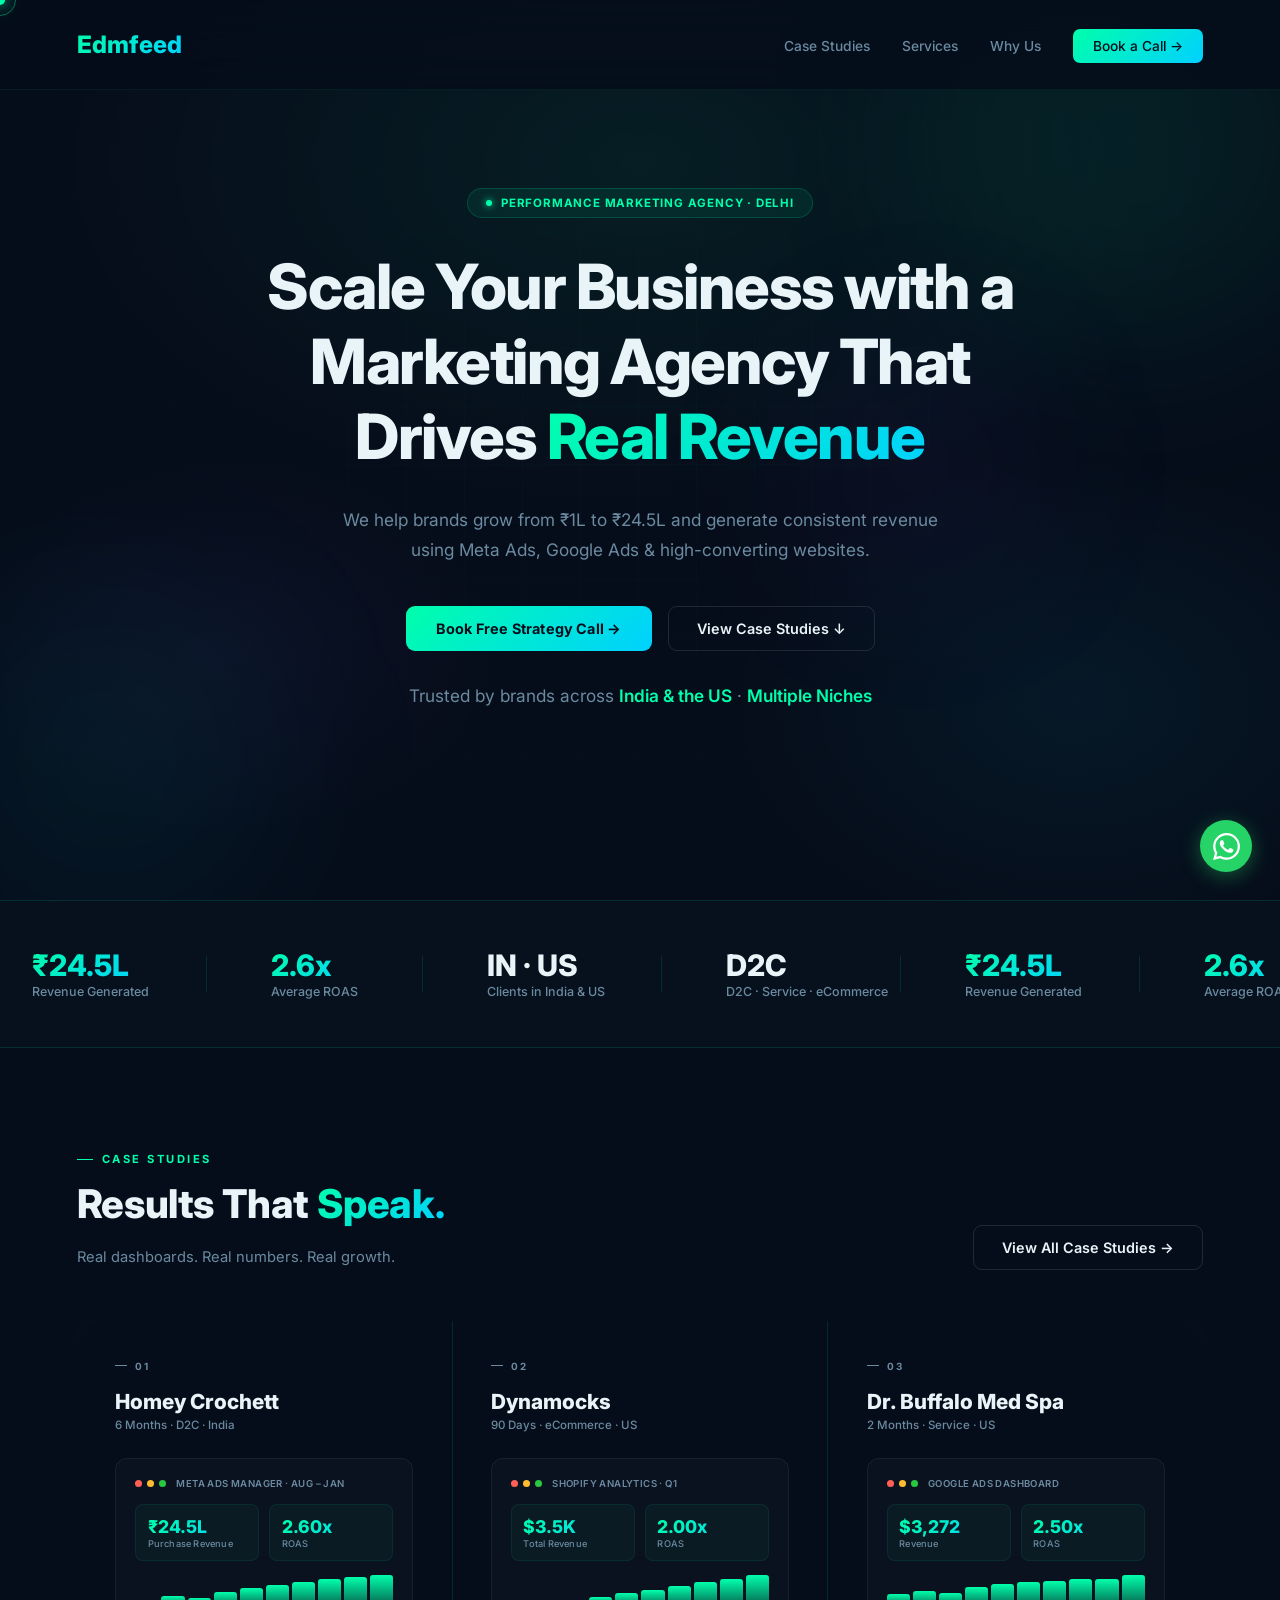
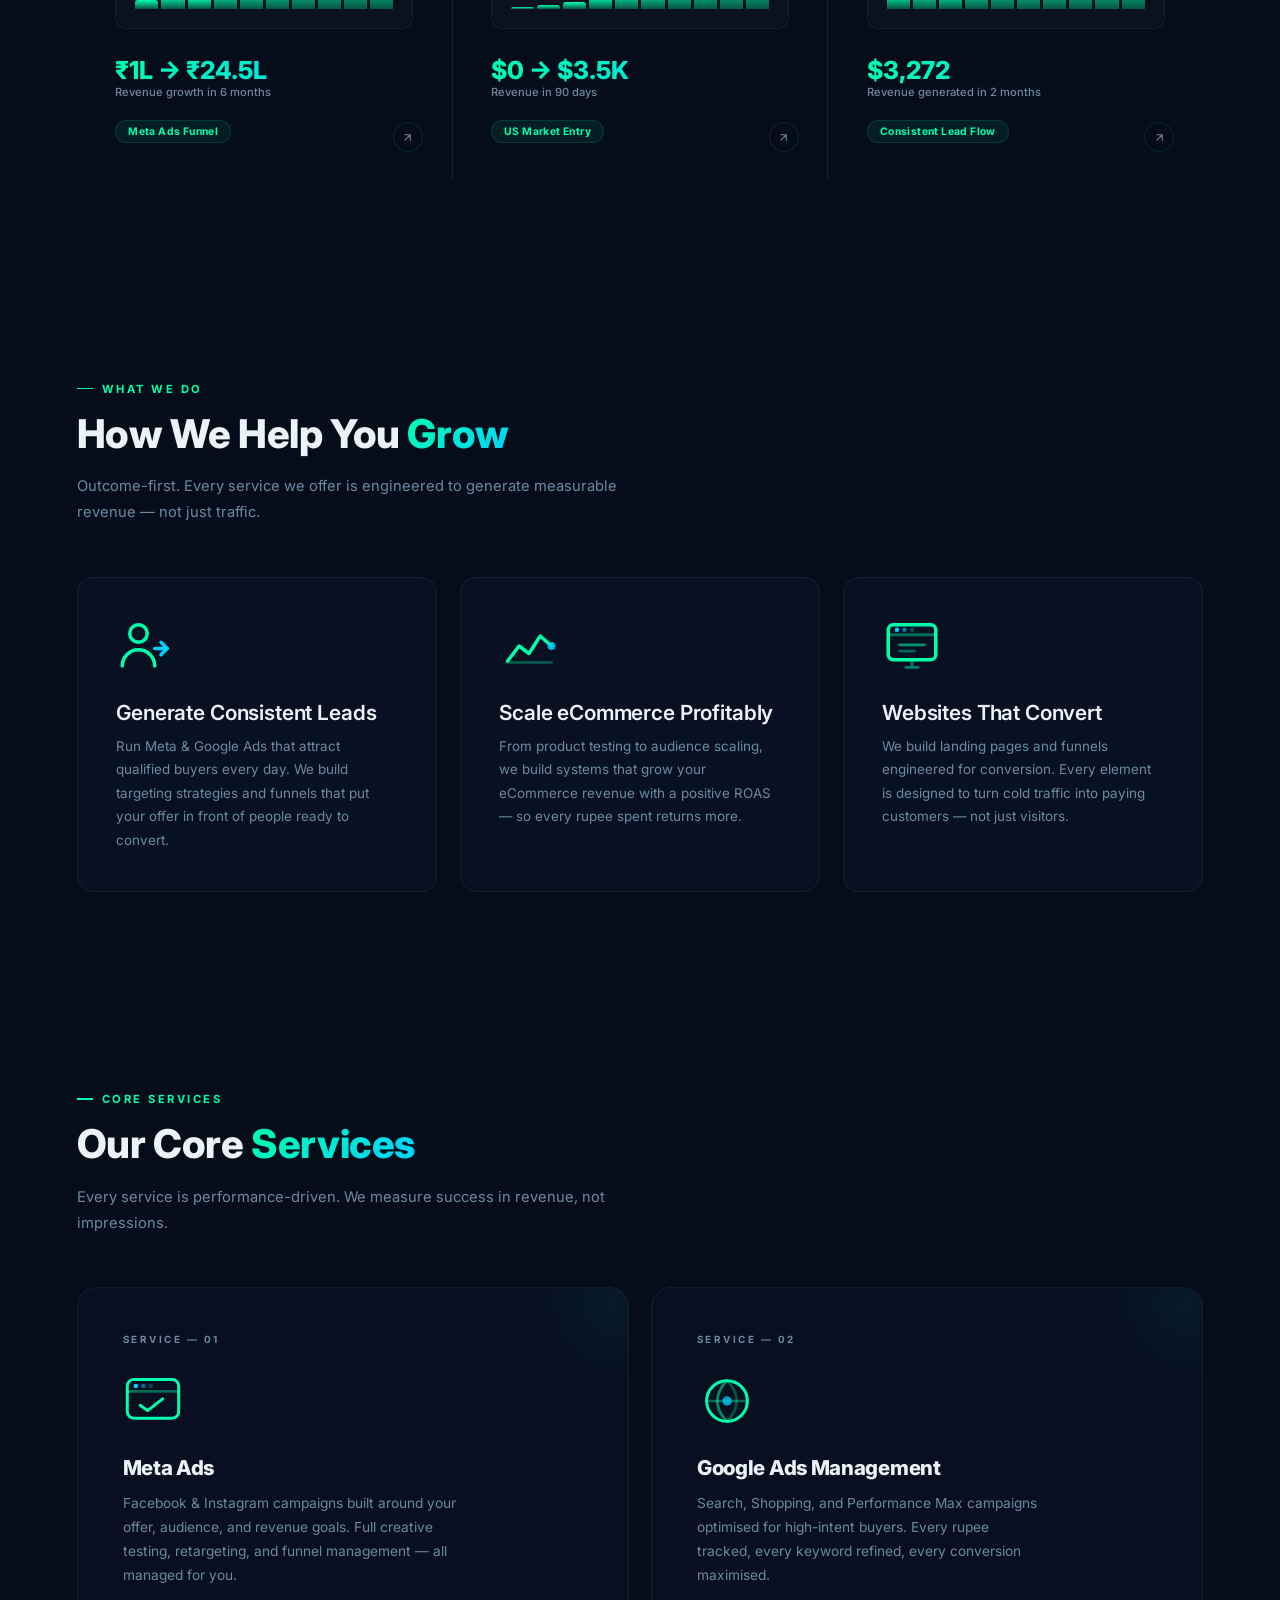
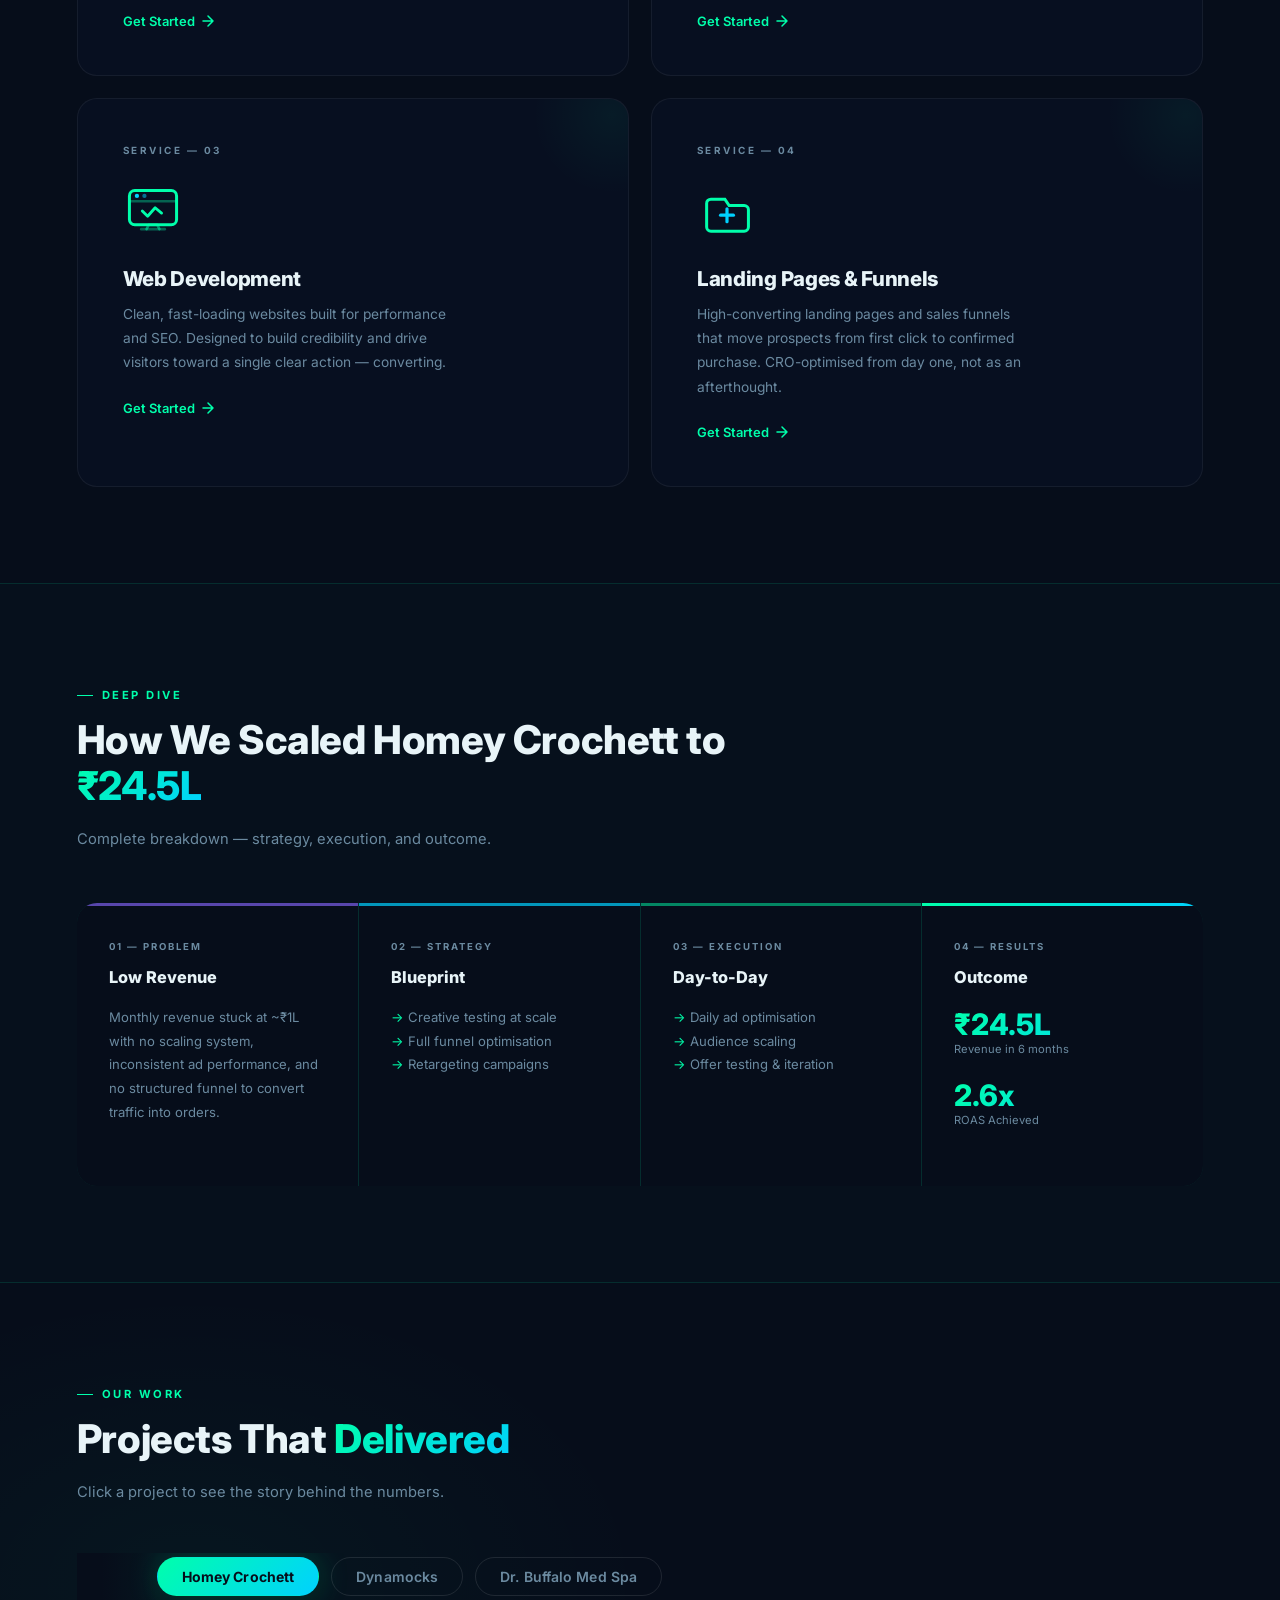
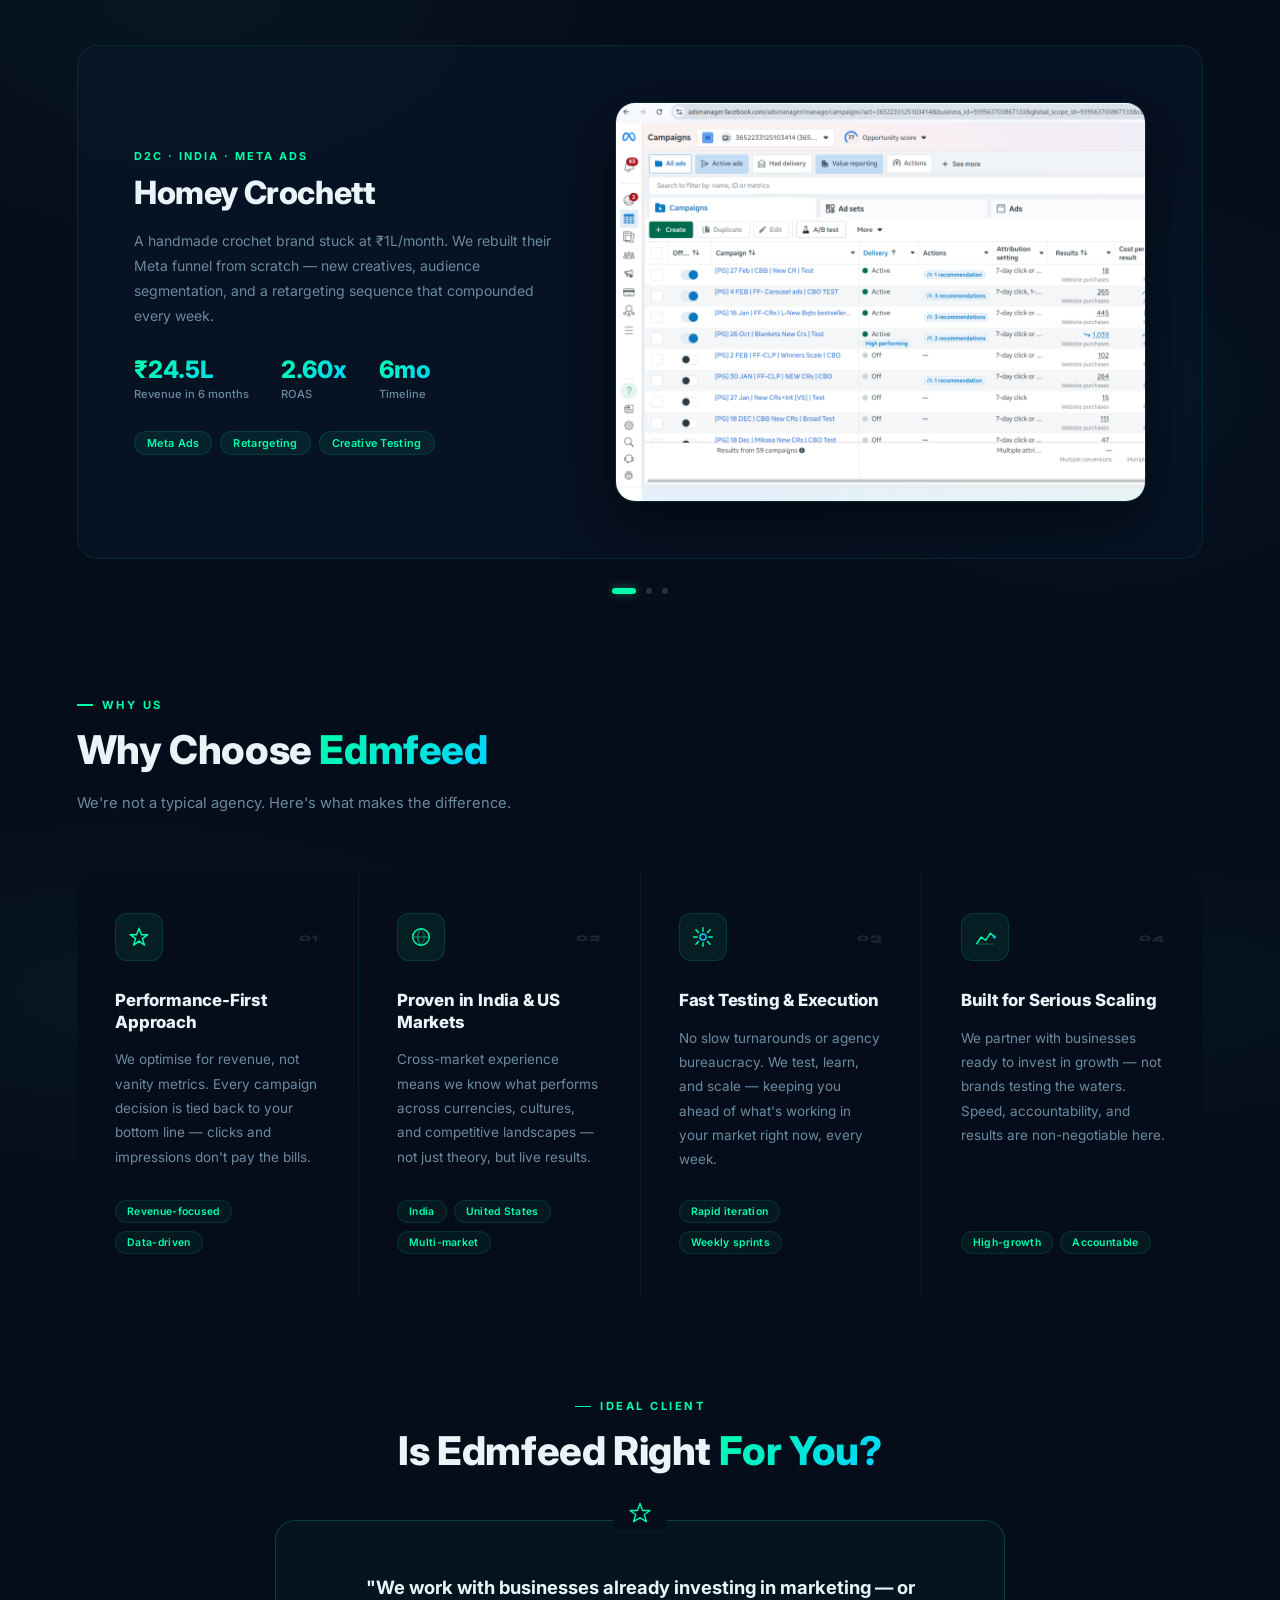
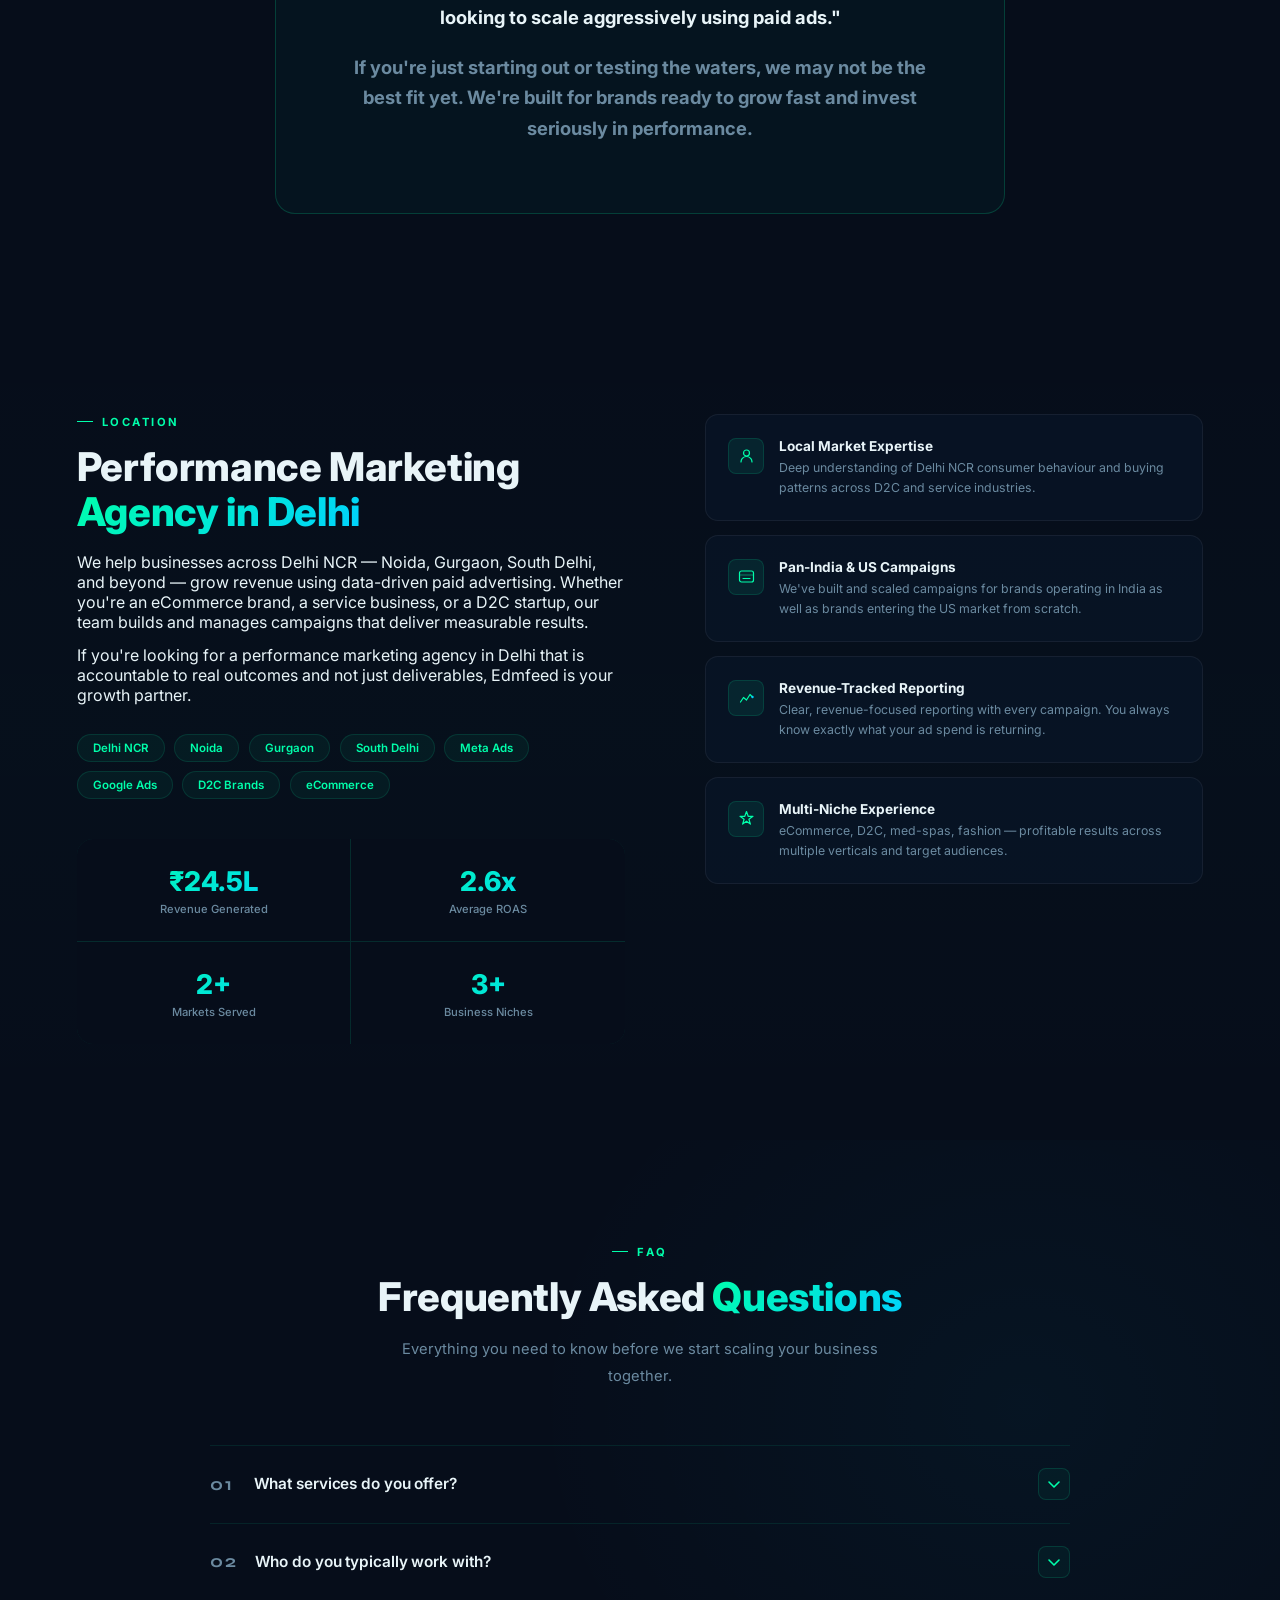
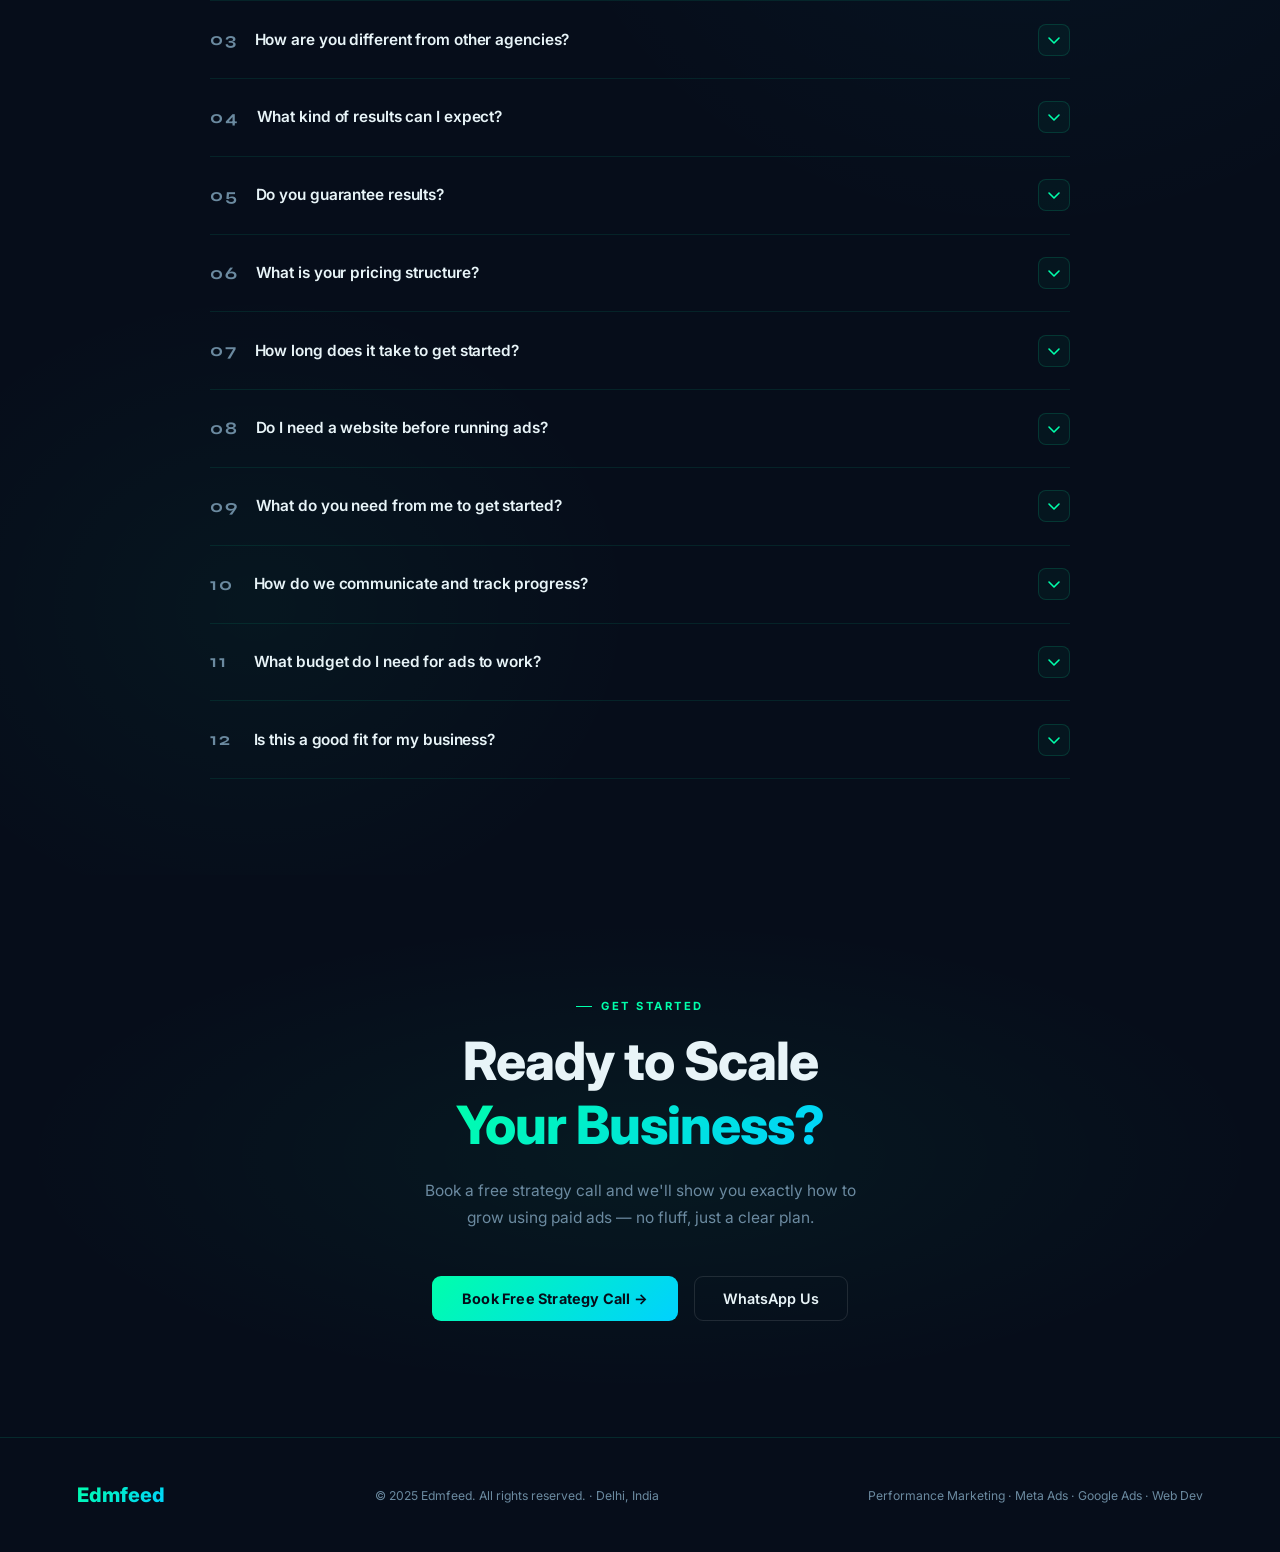
==== commit 872c0d02: "homepage corrections made" ====
--- a/index.html
+++ b/index.html
@@ -1949,7 +1949,6 @@
       }
 
       .proj-title {
-        
         font-size: clamp(1.6rem, 2.5vw, 2.1rem);
         font-weight: 800;
         letter-spacing: -0.4px;
@@ -1972,7 +1971,6 @@
       }
 
       .pstat-val {
-       
         font-size: 1.5rem;
         font-weight: 800;
         background: linear-gradient(135deg, var(--green), var(--cyan));
@@ -2210,12 +2208,11 @@
         }
       }
 
-
-      #why{
+      #why {
         padding-top: 0;
       }
     </style>
-    <link rel="stylesheet" href="/assets/css/style.css">
+    <link rel="stylesheet" href="assets/css/style.css" />
   </head>
   <body>
     <div id="cursor"></div>
@@ -3097,7 +3094,7 @@
           <button class="stab active" data-index="0">Homey Crochett</button>
           <button class="stab" data-index="1">Dynamocks</button>
           <button class="stab" data-index="2">Dr. Buffalo Med Spa</button>
-          <button class="stab" data-index="3">Local eComm Brand</button>
+       
         </div>
         <div class="tab-fade-l"></div>
         <div class="tab-fade-r"></div>
@@ -3108,15 +3105,88 @@
         <div class="stage" id="stage">
           <!-- Project 0: Homey Crochett -->
           <div class="slide active" data-slide="0">
-            <div class="slide-inner my-slide-inner">
-              <img src="assets/images/1.png" alt="Mockup of Meta Ads Manager dashboard showing campaign performance for Homey Crochett" style="max-width:100%;" />
+            <div class="slide-inner">
+              <div class="slide-left">
+                <div class="proj-overline">D2C · India · Meta Ads</div>
+                <h3 class="proj-title">Homey Crochett</h3>
+                <p class="proj-desc">
+                  A handmade crochet brand stuck at ₹1L/month. We rebuilt their
+                  Meta funnel from scratch — new creatives, audience
+                  segmentation, and a retargeting sequence that compounded every
+                  week.
+                </p>
+                <div class="proj-stats">
+                  <div class="pstat">
+                    <div class="pstat-val">₹24.5L</div>
+                    <div class="pstat-lbl">Revenue in 6 months</div>
+                  </div>
+                  <div class="pstat">
+                    <div class="pstat-val">2.60x</div>
+                    <div class="pstat-lbl">ROAS</div>
+                  </div>
+                  <div class="pstat">
+                    <div class="pstat-val">6mo</div>
+                    <div class="pstat-lbl">Timeline</div>
+                  </div>
+                </div>
+                <div class="proj-tags">
+                  <span class="ptag">Meta Ads</span>
+                  <span class="ptag">Retargeting</span>
+                  <span class="ptag">Creative Testing</span>
+                </div>
+              </div>
+              <div class="slide-right">
+                <img
+                  src="assets/images/homey.png"
+                  alt="Mockup of Meta Ads Manager dashboard showing campaign performance for Homey Crochett"
+                  data-img="assets/images/homey-large.png"
+                  class="slide-img"
+                />
+              </div>
             </div>
           </div>
 
           <!-- Project 1: Dynamocks -->
           <div class="slide" data-slide="1">
-            <div class="slide-inner my-slide-inner">
-              <img src="assets/images/2.png" alt="Mockup of Meta Ads Manager dashboard showing campaign performance for Homey Crochett" style="max-width:100%;" />
+            <div class="slide-inner">
+              <div class="slide-left">
+                <div class="proj-overline">
+                  eCommerce · US Market · Meta Ads
+                </div>
+                <h3 class="proj-title">Dynamocks</h3>
+                <p class="proj-desc">
+                  A socks brand with zero US market presence. We built a full
+                  acquisition funnel targeting American audiences, testing
+                  creatives weekly until we found the winning combination.
+                </p>
+                <div class="proj-stats">
+                  <div class="pstat">
+                    <div class="pstat-val">$3,500</div>
+                    <div class="pstat-lbl">Revenue from $0</div>
+                  </div>
+                  <div class="pstat">
+                    <div class="pstat-val">2.00x</div>
+                    <div class="pstat-lbl">ROAS</div>
+                  </div>
+                  <div class="pstat">
+                    <div class="pstat-val">90d</div>
+                    <div class="pstat-lbl">Timeline</div>
+                  </div>
+                </div>
+                <div class="proj-tags">
+                  <span class="ptag">US Market Entry</span>
+                  <span class="ptag">Meta Ads</span>
+                  <span class="ptag">Audience Build</span>
+                </div>
+              </div>
+              <div class="slide-right">
+                <img
+                  src="assets/images/dynamocks.png"
+                  alt="Mockup of Meta Ads Manager dashboard showing campaign performance for Dynamocks"
+                  data-img="assets/images/dynamocks-large.png"
+                  class="slide-img"
+                />
+              </div>
             </div>
           </div>
 
@@ -3155,145 +3225,12 @@
                 </div>
               </div>
               <div class="slide-right">
-                <div class="mock-window">
-                  <div class="mock-bar">
-                    <span class="mdot" style="background: #ff5f57"></span>
-                    <span class="mdot" style="background: #febc2e"></span>
-                    <span class="mdot" style="background: #28c840"></span>
-                    <span class="mock-url"
-                      >Google Ads — Dr. Buffalo Med Spa</span
-                    >
-                  </div>
-                  <div class="mock-body">
-                    <div class="mock-kpi-row">
-                      <div class="mock-kpi">
-                        <div class="mkv green">$3,272</div>
-                        <div class="mkl">Conv. Value</div>
-                      </div>
-                      <div class="mock-kpi">
-                        <div class="mkv">2.50x</div>
-                        <div class="mkl">ROAS</div>
-                      </div>
-                      <div class="mock-kpi">
-                        <div class="mkv">$1,308</div>
-                        <div class="mkl">Cost</div>
-                      </div>
-                      <div class="mock-kpi">
-                        <div class="mkv">84</div>
-                        <div class="mkl">Conversions</div>
-                      </div>
-                    </div>
-                    <div class="mock-chart-label">
-                      Conversion Value (Month 1 → 2)
-                    </div>
-                    <div class="mock-chart">
-                      <div class="mbar-wrap">
-                        <div class="mbar" style="--h: 42%; --d: 0s"></div>
-                        <div class="mbar" style="--h: 52%; --d: 0.07s"></div>
-                        <div class="mbar" style="--h: 48%; --d: 0.14s"></div>
-                        <div class="mbar" style="--h: 64%; --d: 0.21s"></div>
-                        <div class="mbar" style="--h: 71%; --d: 0.28s"></div>
-                        <div class="mbar" style="--h: 79%; --d: 0.35s"></div>
-                        <div class="mbar" style="--h: 86%; --d: 0.42s"></div>
-                        <div class="mbar" style="--h: 93%; --d: 0.49s"></div>
-                        <div class="mbar" style="--h: 100%; --d: 0.56s"></div>
-                      </div>
-                      <div class="mbar-months">
-                        <span>Wk1</span><span>Wk2</span><span>Wk3</span
-                        ><span>Wk4</span><span>Wk5</span><span>Wk6</span>
-                      </div>
-                    </div>
-                  </div>
-                </div>
-              </div>
-            </div>
-          </div>
-
-          <!-- Project 3: Local eComm -->
-          <div class="slide" data-slide="3">
-            <div class="slide-inner">
-              <div class="slide-left">
-                <div class="proj-overline">
-                  eCommerce · India · Meta + Google
-                </div>
-                <h3 class="proj-title">Local eComm Brand</h3>
-                <p class="proj-desc">
-                  A Delhi-based lifestyle brand running ads without a proper
-                  tracking setup. We restructured their full-funnel — fixed
-                  attribution, launched cross-platform campaigns, and rebuilt
-                  their product landing pages for conversion.
-                </p>
-                <div class="proj-stats">
-                  <div class="pstat">
-                    <div class="pstat-val">3.1x</div>
-                    <div class="pstat-lbl">ROAS Achieved</div>
-                  </div>
-                  <div class="pstat">
-                    <div class="pstat-val">+210%</div>
-                    <div class="pstat-lbl">Revenue Growth</div>
-                  </div>
-                  <div class="pstat">
-                    <div class="pstat-val">4mo</div>
-                    <div class="pstat-lbl">Timeline</div>
-                  </div>
-                </div>
-                <div class="proj-tags">
-                  <span class="ptag">Meta + Google</span>
-                  <span class="ptag">Full Funnel</span>
-                  <span class="ptag">CRO</span>
-                </div>
-              </div>
-              <div class="slide-right">
-                <div class="mock-window">
-                  <div class="mock-bar">
-                    <span class="mdot" style="background: #ff5f57"></span>
-                    <span class="mdot" style="background: #febc2e"></span>
-                    <span class="mdot" style="background: #28c840"></span>
-                    <span class="mock-url"
-                      >Meta Ads Manager — Performance Overview</span
-                    >
-                  </div>
-                  <div class="mock-body">
-                    <div class="mock-kpi-row">
-                      <div class="mock-kpi">
-                        <div class="mkv green">3.10x</div>
-                        <div class="mkl">ROAS</div>
-                      </div>
-                      <div class="mock-kpi">
-                        <div class="mkv">+210%</div>
-                        <div class="mkl">Revenue Growth</div>
-                      </div>
-                      <div class="mock-kpi">
-                        <div class="mkv">₹18.6L</div>
-                        <div class="mkl">Revenue</div>
-                      </div>
-                      <div class="mock-kpi">
-                        <div class="mkv">3,840</div>
-                        <div class="mkl">Orders</div>
-                      </div>
-                    </div>
-                    <div class="mock-chart-label">
-                      Monthly Revenue (Month 1 → 4)
-                    </div>
-                    <div class="mock-chart">
-                      <div class="mbar-wrap">
-                        <div class="mbar" style="--h: 20%; --d: 0s"></div>
-                        <div class="mbar" style="--h: 30%; --d: 0.07s"></div>
-                        <div class="mbar" style="--h: 44%; --d: 0.14s"></div>
-                        <div class="mbar" style="--h: 55%; --d: 0.21s"></div>
-                        <div class="mbar" style="--h: 64%; --d: 0.28s"></div>
-                        <div class="mbar" style="--h: 75%; --d: 0.35s"></div>
-                        <div class="mbar" style="--h: 86%; --d: 0.42s"></div>
-                        <div class="mbar" style="--h: 94%; --d: 0.49s"></div>
-                        <div class="mbar" style="--h: 100%; --d: 0.56s"></div>
-                      </div>
-                      <div class="mbar-months">
-                        <span>M1</span><span></span><span>M2</span><span></span
-                        ><span>M3</span><span>M4</span>
-                      </div>
-                    </div>
-                  </div>
-                </div>
+                <img
+                  src="assets/images/buffalo.png"
+                  alt="Mockup of Google Ads Manager dashboard showing campaign performance for Dr. Buffalo Med Spa"
+                  data-img="assets/images/buffalo-large.png"
+                  class="slide-img"
+                />
               </div>
             </div>
           </div>
@@ -3304,211 +3241,101 @@
           <span class="sdot active" data-dot="0"></span>
           <span class="sdot" data-dot="1"></span>
           <span class="sdot" data-dot="2"></span>
-          <span class="sdot" data-dot="3"></span>
+          
         </div>
       </div>
     </section>
 
     <!-- WHY EDMFEED -->
-    <section id="why">
-      <div class="wg">
-        <div>
-          <div class="stag">Why Us</div>
-          <h2 class="stitle" style="margin-bottom: 2rem">
-            Why Choose<br /><span class="gt">Edmfeed</span>
-          </h2>
-          <div class="wps reveal">
-            <div class="wp">
-              <div class="wi">
-                <svg width="20" height="20" viewBox="0 0 20 20" fill="none">
-                  <path
-                    d="M10 2l2.2 5.9H18l-4.9 3.6 1.9 5.9L10 13.8l-5 3.6 1.9-5.9L2 7.9h5.8L10 2z"
-                    stroke="#00FFAB"
-                    stroke-width="1.3"
-                    stroke-linejoin="round"
-                  />
-                </svg>
-              </div>
-              <div>
-                <h4>Performance-First Approach</h4>
-                <p>
-                  We optimise for revenue, not vanity metrics. Every campaign
-                  decision is tied back to your bottom line.
-                </p>
-              </div>
-            </div>
-            <div class="wp">
-              <div class="wi">
-                <svg width="20" height="20" viewBox="0 0 20 20" fill="none">
-                  <circle
-                    cx="10"
-                    cy="10"
-                    r="7.5"
-                    stroke="#00FFAB"
-                    stroke-width="1.3"
-                  />
-                  <path
-                    d="M10 2.5c0 0-3 3-3 7.5s3 7.5 3 7.5"
-                    stroke="#00FFAB"
-                    stroke-width="1.2"
-                    stroke-linecap="round"
-                    opacity=".45"
-                  />
-                  <path
-                    d="M10 2.5c0 0 3 3 3 7.5s-3 7.5-3 7.5"
-                    stroke="#00FFAB"
-                    stroke-width="1.2"
-                    stroke-linecap="round"
-                    opacity=".25"
-                  />
-                  <line
-                    x1="2.5"
-                    y1="10"
-                    x2="17.5"
-                    y2="10"
-                    stroke="#00FFAB"
-                    stroke-width="1.2"
-                    stroke-linecap="round"
-                    opacity=".35"
-                  />
-                </svg>
-              </div>
-              <div>
-                <h4>Proven in India & US Markets</h4>
-                <p>
-                  Cross-market experience means we know what performs across
-                  currencies, cultures, and competitive landscapes.
-                </p>
-              </div>
-            </div>
-            <div class="wp">
-              <div class="wi">
-                <svg width="20" height="20" viewBox="0 0 20 20" fill="none">
-                  <path
-                    d="M10 1.5v3.2M10 15.3v3.2M3.5 3.5l2.3 2.3M14.2 14.2l2.3 2.3M1.5 10h3.2M15.3 10h3.2M3.5 16.5l2.3-2.3M14.2 5.8l2.3-2.3"
-                    stroke="#00FFAB"
-                    stroke-width="1.3"
-                    stroke-linecap="round"
-                  />
-                  <circle
-                    cx="10"
-                    cy="10"
-                    r="2.8"
-                    stroke="#00D1FF"
-                    stroke-width="1.3"
-                  />
-                </svg>
-              </div>
-              <div>
-                <h4>Fast Testing & Execution</h4>
-                <p>
-                  No slow turnarounds. We test, learn, and scale — keeping you
-                  ahead of what's working in your market right now.
-                </p>
-              </div>
-            </div>
-            <div class="wp">
-              <div class="wi">
-                <svg width="20" height="20" viewBox="0 0 20 20" fill="none">
-                  <polyline
-                    points="2.5,16 6.5,10 10.5,13 15,6.5 18.5,10"
-                    stroke="#00FFAB"
-                    stroke-width="1.3"
-                    stroke-linecap="round"
-                    stroke-linejoin="round"
-                  />
-                  <circle
-                    cx="18.5"
-                    cy="10"
-                    r="1.5"
-                    fill="#00D1FF"
-                    opacity=".78"
-                  />
-                  <line
-                    x1="2"
-                    y1="16.5"
-                    x2="18"
-                    y2="16.5"
-                    stroke="#00FFAB"
-                    stroke-width="1"
-                    opacity=".22"
-                  />
-                </svg>
-              </div>
-              <div>
-                <h4>Built for Serious Scaling</h4>
-                <p>
-                  We partner with businesses ready to invest in growth — not
-                  brands testing the waters. Speed and accountability matter.
-                </p>
-              </div>
-            </div>
-          </div>
+<section id="why">
+  <div class="why-heading reveal">
+    <div class="stag">Why Us</div>
+    <h2 class="stitle">Why Choose <span class="gt">Edmfeed</span></h2>
+    <p class="ssub">We're not a typical agency. Here's what makes the difference.</p>
+  </div>
+
+  <div class="why-cards reveal">
+
+    <div class="wcard">
+      <div class="wcard-top">
+        <div class="wcard-icon">
+          <svg width="22" height="22" viewBox="0 0 20 20" fill="none">
+            <path d="M10 2l2.2 5.9H18l-4.9 3.6 1.9 5.9L10 13.8l-5 3.6 1.9-5.9L2 7.9h5.8L10 2z"
+              stroke="#00FFAB" stroke-width="1.3" stroke-linejoin="round"/>
+          </svg>
         </div>
-        <div class="wv reveal">
-          <div class="pc">
-            <div class="plbl">Performance Snapshot</div>
-            <div class="bw">
-              <div class="bi">
-                <div class="bt">
-                  <span>Homey Crochett ROAS</span><span>2.60x</span>
-                </div>
-                <div class="btr">
-                  <div class="bf" style="width: 87%" data-bar></div>
-                </div>
-              </div>
-              <div class="bi">
-                <div class="bt">
-                  <span>Dr. Buffalo Med Spa</span><span>2.50x</span>
-                </div>
-                <div class="btr">
-                  <div class="bf" style="width: 83%" data-bar></div>
-                </div>
-              </div>
-              <div class="bi">
-                <div class="bt">
-                  <span>Dynamocks (US)</span><span>2.00x</span>
-                </div>
-                <div class="btr">
-                  <div class="bf bfc" style="width: 67%" data-bar></div>
-                </div>
-              </div>
-              <div class="bi">
-                <div class="bt">
-                  <span>Portfolio Average</span><span>2.37x</span>
-                </div>
-                <div class="btr">
-                  <div class="bf" style="width: 79%" data-bar></div>
-                </div>
-              </div>
-            </div>
-            <div class="pf">
-              <div>
-                <div class="psv">₹24.5L</div>
-                <div class="psl">Revenue generated</div>
-              </div>
-              <div>
-                <div
-                  class="psv"
-                  style="
-                    background: linear-gradient(
-                      135deg,
-                      var(--cyan),
-                      var(--green)
-                    );
-                    -webkit-background-clip: text;
-                    -webkit-text-fill-color: transparent;
-                  "
-                >
-                  2.37x
-                </div>
-                <div class="psl">Average ROAS</div>
-              </div>
-            </div>
-          </div>
+        <span class="wcard-num">01</span>
+      </div>
+      <h3 class="wcard-title">Performance-First Approach</h3>
+      <p class="wcard-body">We optimise for revenue, not vanity metrics. Every campaign decision is tied back to your bottom line — clicks and impressions don't pay the bills.</p>
+      <div class="wcard-footer">
+        <div class="wcard-pill">Revenue-focused</div>
+        <div class="wcard-pill">Data-driven</div>
+      </div>
+    </div>
+
+    <div class="wcard">
+      <div class="wcard-top">
+        <div class="wcard-icon">
+          <svg width="22" height="22" viewBox="0 0 20 20" fill="none">
+            <circle cx="10" cy="10" r="7.5" stroke="#00FFAB" stroke-width="1.3"/>
+            <path d="M10 2.5c0 0-3 3-3 7.5s3 7.5 3 7.5" stroke="#00FFAB" stroke-width="1.2" stroke-linecap="round" opacity=".45"/>
+            <path d="M10 2.5c0 0 3 3 3 7.5s-3 7.5-3 7.5" stroke="#00FFAB" stroke-width="1.2" stroke-linecap="round" opacity=".25"/>
+            <line x1="2.5" y1="10" x2="17.5" y2="10" stroke="#00FFAB" stroke-width="1.2" stroke-linecap="round" opacity=".35"/>
+          </svg>
         </div>
+        <span class="wcard-num">02</span>
       </div>
-    </section>
+      <h3 class="wcard-title">Proven in India & US Markets</h3>
+      <p class="wcard-body">Cross-market experience means we know what performs across currencies, cultures, and competitive landscapes — not just theory, but live results.</p>
+      <div class="wcard-footer">
+        <div class="wcard-pill">India</div>
+        <div class="wcard-pill">United States</div>
+        <div class="wcard-pill">Multi-market</div>
+      </div>
+    </div>
+
+    <div class="wcard">
+      <div class="wcard-top">
+        <div class="wcard-icon">
+          <svg width="22" height="22" viewBox="0 0 20 20" fill="none">
+            <path d="M10 1.5v3.2M10 15.3v3.2M3.5 3.5l2.3 2.3M14.2 14.2l2.3 2.3M1.5 10h3.2M15.3 10h3.2M3.5 16.5l2.3-2.3M14.2 5.8l2.3-2.3"
+              stroke="#00FFAB" stroke-width="1.3" stroke-linecap="round"/>
+            <circle cx="10" cy="10" r="2.8" stroke="#00D1FF" stroke-width="1.3"/>
+          </svg>
+        </div>
+        <span class="wcard-num">03</span>
+      </div>
+      <h3 class="wcard-title">Fast Testing & Execution</h3>
+      <p class="wcard-body">No slow turnarounds or agency bureaucracy. We test, learn, and scale — keeping you ahead of what's working in your market right now, every week.</p>
+      <div class="wcard-footer">
+        <div class="wcard-pill">Rapid iteration</div>
+        <div class="wcard-pill">Weekly sprints</div>
+      </div>
+    </div>
+
+    <div class="wcard">
+      <div class="wcard-top">
+        <div class="wcard-icon">
+          <svg width="22" height="22" viewBox="0 0 20 20" fill="none">
+            <polyline points="2.5,16 6.5,10 10.5,13 15,6.5 18.5,10"
+              stroke="#00FFAB" stroke-width="1.3" stroke-linecap="round" stroke-linejoin="round"/>
+            <circle cx="18.5" cy="10" r="1.5" fill="#00D1FF" opacity=".78"/>
+            <line x1="2" y1="16.5" x2="18" y2="16.5" stroke="#00FFAB" stroke-width="1" opacity=".22"/>
+          </svg>
+        </div>
+        <span class="wcard-num">04</span>
+      </div>
+      <h3 class="wcard-title">Built for Serious Scaling</h3>
+      <p class="wcard-body">We partner with businesses ready to invest in growth — not brands testing the waters. Speed, accountability, and results are non-negotiable here.</p>
+      <div class="wcard-footer">
+        <div class="wcard-pill">High-growth</div>
+        <div class="wcard-pill">Accountable</div>
+      </div>
+    </div>
+
+  </div>
+</section>
 
     <!-- IDEAL CLIENT -->
     <section class="ideal">
@@ -4338,5 +4165,60 @@
         setTimeout(() => centerTab(tabs[0]), 100);
       })();
     </script>
+    <!-- LIGHTBOX (place once, anywhere in body) -->
+    <div class="lightbox" id="lightbox">
+      <button class="lb-close" id="lbClose">
+        <svg width="18" height="18" viewBox="0 0 18 18" fill="none">
+          <path
+            d="M2 2l14 14M16 2L2 16"
+            stroke="currentColor"
+            stroke-width="1.8"
+            stroke-linecap="round"
+          />
+        </svg>
+      </button>
+      <div class="lb-backdrop" id="lbBackdrop"></div>
+      <div class="lb-content">
+        <img id="lbImg" src="" alt="" />
+      </div>
+    </div>
+
+    <script>
+      // ── LIGHTBOX ──
+      (function () {
+        const lb = document.getElementById("lightbox");
+        const lbImg = document.getElementById("lbImg");
+        const lbClose = document.getElementById("lbClose");
+        const lbBg = document.getElementById("lbBackdrop");
+
+        function open(src, alt) {
+          lbImg.src = src;
+          lbImg.alt = alt || "";
+          lb.classList.add("open");
+          document.body.style.overflow = "hidden";
+        }
+
+        function close() {
+          lb.classList.remove("open");
+          document.body.style.overflow = "";
+          // clear src after transition so old image doesn't flash on re-open
+          setTimeout(() => {
+            lbImg.src = "";
+          }, 300);
+        }
+
+        // Open on any .slide-img click
+        document.addEventListener("click", (e) => {
+          const img = e.target.closest(".slide-img");
+          if (img) open(img.getAttribute("data-img"), img.alt);
+        });
+
+        lbClose.addEventListener("click", close);
+        lbBg.addEventListener("click", close);
+        document.addEventListener("keydown", (e) => {
+          if (e.key === "Escape") close();
+        });
+      })();
+    </script>
   </body>
 </html>
--- a/assets/css/style.css
+++ b/assets/css/style.css
@@ -8,4 +8,271 @@
 }
 .my-slide-inner img{
     width: 100%;
+}
+.slide-right img{
+        max-width: 100%;
+    height: 400px;
+    object-fit: cover;
+    object-position: left;
+    border-radius: 20px;
+}
+
+/* ── SLIDE IMAGE ── */
+.slide-img {
+  width: 100%;
+  max-width: 100%;
+  border-radius: 14px;
+  display: block;
+  border: 1px solid rgba(0,255,171,0.1);
+  box-shadow: 0 24px 60px rgba(0,0,0,0.5);
+  cursor: zoom-in;
+  transition: transform .35s cubic-bezier(.16,1,.3,1), box-shadow .35s;
+}
+
+.slide-img:hover {
+  transform: scale(1.02);
+  box-shadow: 0 32px 80px rgba(0,0,0,0.6), 0 0 40px rgba(0,255,171,0.1);
+}
+
+/* ── LIGHTBOX ── */
+.lightbox {
+  position: fixed;
+  inset: 0;
+  z-index: 6000;
+  display: flex;
+  align-items: center;
+  justify-content: center;
+  padding: 2rem;
+  opacity: 0;
+  pointer-events: none;
+  transition: opacity .3s ease;
+}
+
+.lightbox.open {
+  opacity: 1;
+  pointer-events: all;
+}
+
+.lb-backdrop {
+  position: absolute;
+  inset: 0;
+  background: rgba(0, 0, 0, 0.88);
+  backdrop-filter: blur(14px);
+  cursor: zoom-out;
+}
+
+.lb-content {
+  position: relative;
+  z-index: 2;
+  max-width: 100%   ;
+  max-height: 90vh;
+  transform: scale(.93) translateY(12px);
+  transition: transform .4s cubic-bezier(.16,1,.3,1);
+}
+
+.lightbox.open .lb-content {
+  transform: scale(1) translateY(0);
+}
+
+.lb-content img {
+  display: block;
+  width: 100%;
+  max-height: 90vh;
+  object-fit: contain;
+  border-radius: 16px;
+  border: 1px solid rgba(0,255,171,0.14);
+  box-shadow: 0 40px 100px rgba(0,0,0,0.8), 0 0 60px rgba(0,255,171,0.07);
+}
+
+/* Close button */
+.lb-close {
+  position: absolute;
+  top: 1.2rem;
+  right: 1.2rem;
+  z-index: 3;
+  width: 38px;
+  height: 38px;
+  border-radius: 10px;
+  background: rgba(10,25,47,0.9);
+  border: 1px solid rgba(0,255,171,0.2);
+  color: var(--muted);
+  display: flex;
+  align-items: center;
+  justify-content: center;
+  cursor: pointer;
+  transition: all .25s;
+  font-family: 'Inter', sans-serif;
+}
+
+.lb-close:hover {
+  background: rgba(0,255,171,0.1);
+  border-color: rgba(0,255,171,0.4);
+  color: var(--text);
+  transform: scale(1.08);
+}
+
+
+
+
+/* ── WHY EDMFEED — REDESIGNED ── */
+#why {
+  padding: 0 6%;
+  position: relative;
+}
+
+#why::before {
+  content: '';
+  position: absolute;
+  inset: 0;
+  background:
+    radial-gradient(ellipse 55% 50% at 10% 50%, rgba(0,255,171,0.04), transparent 65%),
+    radial-gradient(ellipse 45% 40% at 90% 50%, rgba(0,209,255,0.04), transparent 60%);
+  pointer-events: none;
+}
+
+.why-heading {
+  max-width: 560px;
+  margin-bottom: 3.5rem;
+}
+
+/* 2 × 2 grid */
+.why-cards {
+  display: grid;
+  grid-template-columns: repeat(4, 1fr);
+  gap: 1px;
+  background: rgba(0,255,171,0.08);
+  border-radius: 22px;
+  overflow: hidden;
+}
+
+/* Individual card */
+.wcard {
+  background: var(--bg);
+  padding: 2.6rem 2.4rem;
+  display: flex;
+  flex-direction: column;
+  gap: 0;
+  position: relative;
+  overflow: hidden;
+  transition: background .4s;
+}
+
+.wcard::before {
+  content: '';
+  position: absolute;
+  top: 0; left: 0; right: 0;
+  height: 2px;
+  background: linear-gradient(90deg, var(--green), var(--cyan));
+  transform: scaleX(0);
+  transform-origin: left;
+  transition: transform .45s cubic-bezier(.16,1,.3,1);
+}
+
+.wcard:hover {
+  background: rgba(0,255,171,0.025);
+}
+
+.wcard:hover::before {
+  transform: scaleX(1);
+}
+
+/* Top row: icon + number */
+.wcard-top {
+  display: flex;
+  align-items: center;
+  justify-content: space-between;
+  margin-bottom: 1.8rem;
+}
+
+.wcard-icon {
+  width: 48px;
+  height: 48px;
+  background: rgba(0,255,171,0.07);
+  border: 1px solid rgba(0,255,171,0.14);
+  border-radius: 12px;
+  display: flex;
+  align-items: center;
+  justify-content: center;
+  transition: background .3s, border-color .3s, box-shadow .3s;
+}
+
+.wcard:hover .wcard-icon {
+  background: rgba(0,255,171,0.12);
+  border-color: rgba(0,255,171,0.28);
+  box-shadow: 0 0 20px rgba(0,255,171,0.12);
+}
+
+.wcard-num {
+  font-family: 'Syne', sans-serif;
+  font-size: .7rem;
+  font-weight: 800;
+  color: rgba(255,255,255,0.1);
+  letter-spacing: 1px;
+  transition: color .3s;
+}
+
+.wcard:hover .wcard-num {
+  color: rgba(0,255,171,0.35);
+}
+
+/* Title */
+.wcard-title {
+ 
+  font-size: 1.05rem;
+  font-weight: 800;
+  color: var(--text);
+  letter-spacing: -.2px;
+  line-height: 1.3;
+  margin-bottom: .85rem;
+}
+
+/* Body copy */
+.wcard-body {
+  font-size: .845rem;
+  color: var(--muted);
+  line-height: 1.8;
+  font-weight: 400;
+  flex: 1;
+  margin-bottom: 1.8rem;
+}
+
+/* Footer pills */
+.wcard-footer {
+  display: flex;
+  flex-wrap: wrap;
+  gap: .45rem;
+  margin-top: auto;
+}
+
+.wcard-pill {
+  padding: 4px 11px;
+  background: rgba(0,255,171,0.05);
+  border: 1px solid rgba(0,255,171,0.11);
+  border-radius: 100px;
+  font-size: .65rem;
+  color: var(--green);
+  font-weight: 600;
+  letter-spacing: .3px;
+  transition: background .3s, border-color .3s;
+}
+
+.wcard:hover .wcard-pill {
+  background: rgba(0,255,171,0.09);
+  border-color: rgba(0,255,171,0.22);
+}
+
+/* Responsive */
+@media (max-width: 1024px) {
+  .why-cards {
+    grid-template-columns: repeat(2, 1fr);
+  }
+}
+
+@media (max-width: 580px) {
+  .why-cards {
+    grid-template-columns: 1fr;
+  }
+  .wcard {
+    padding: 2rem 1.8rem;
+  }
 }
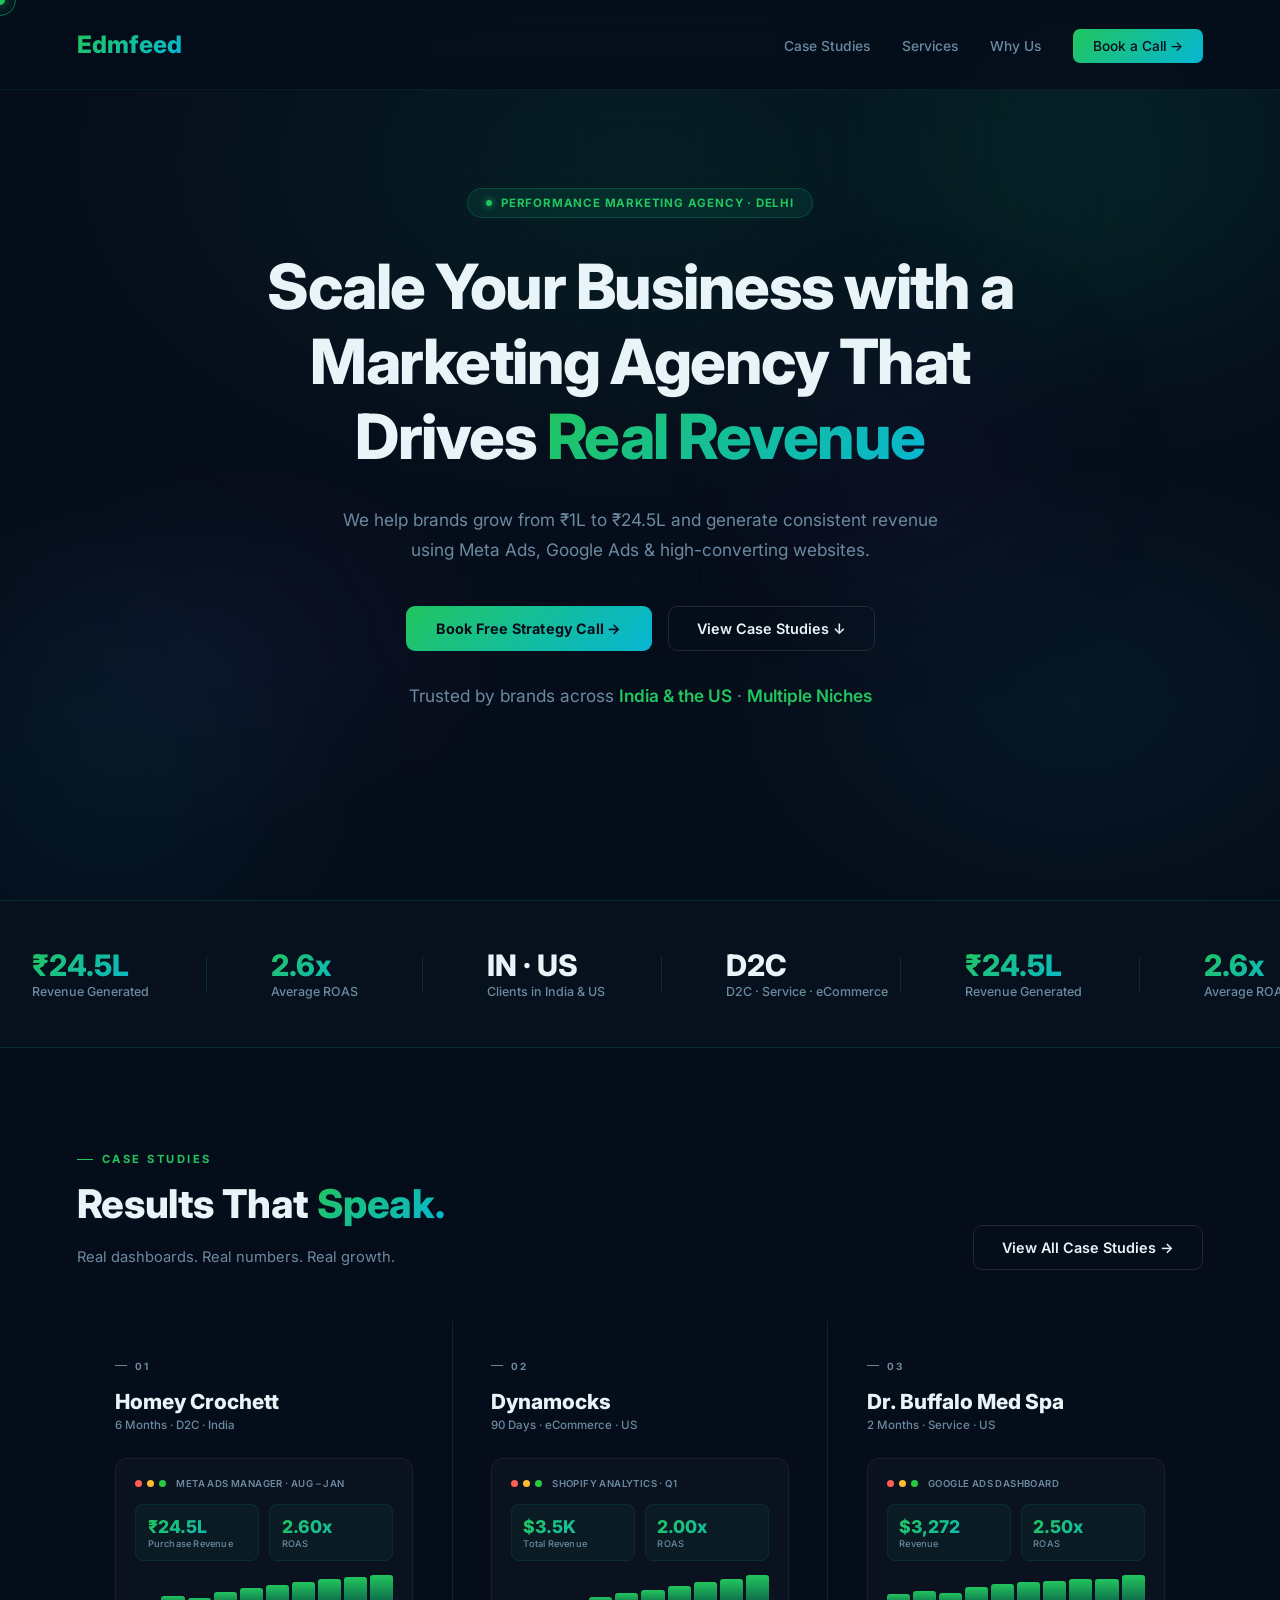
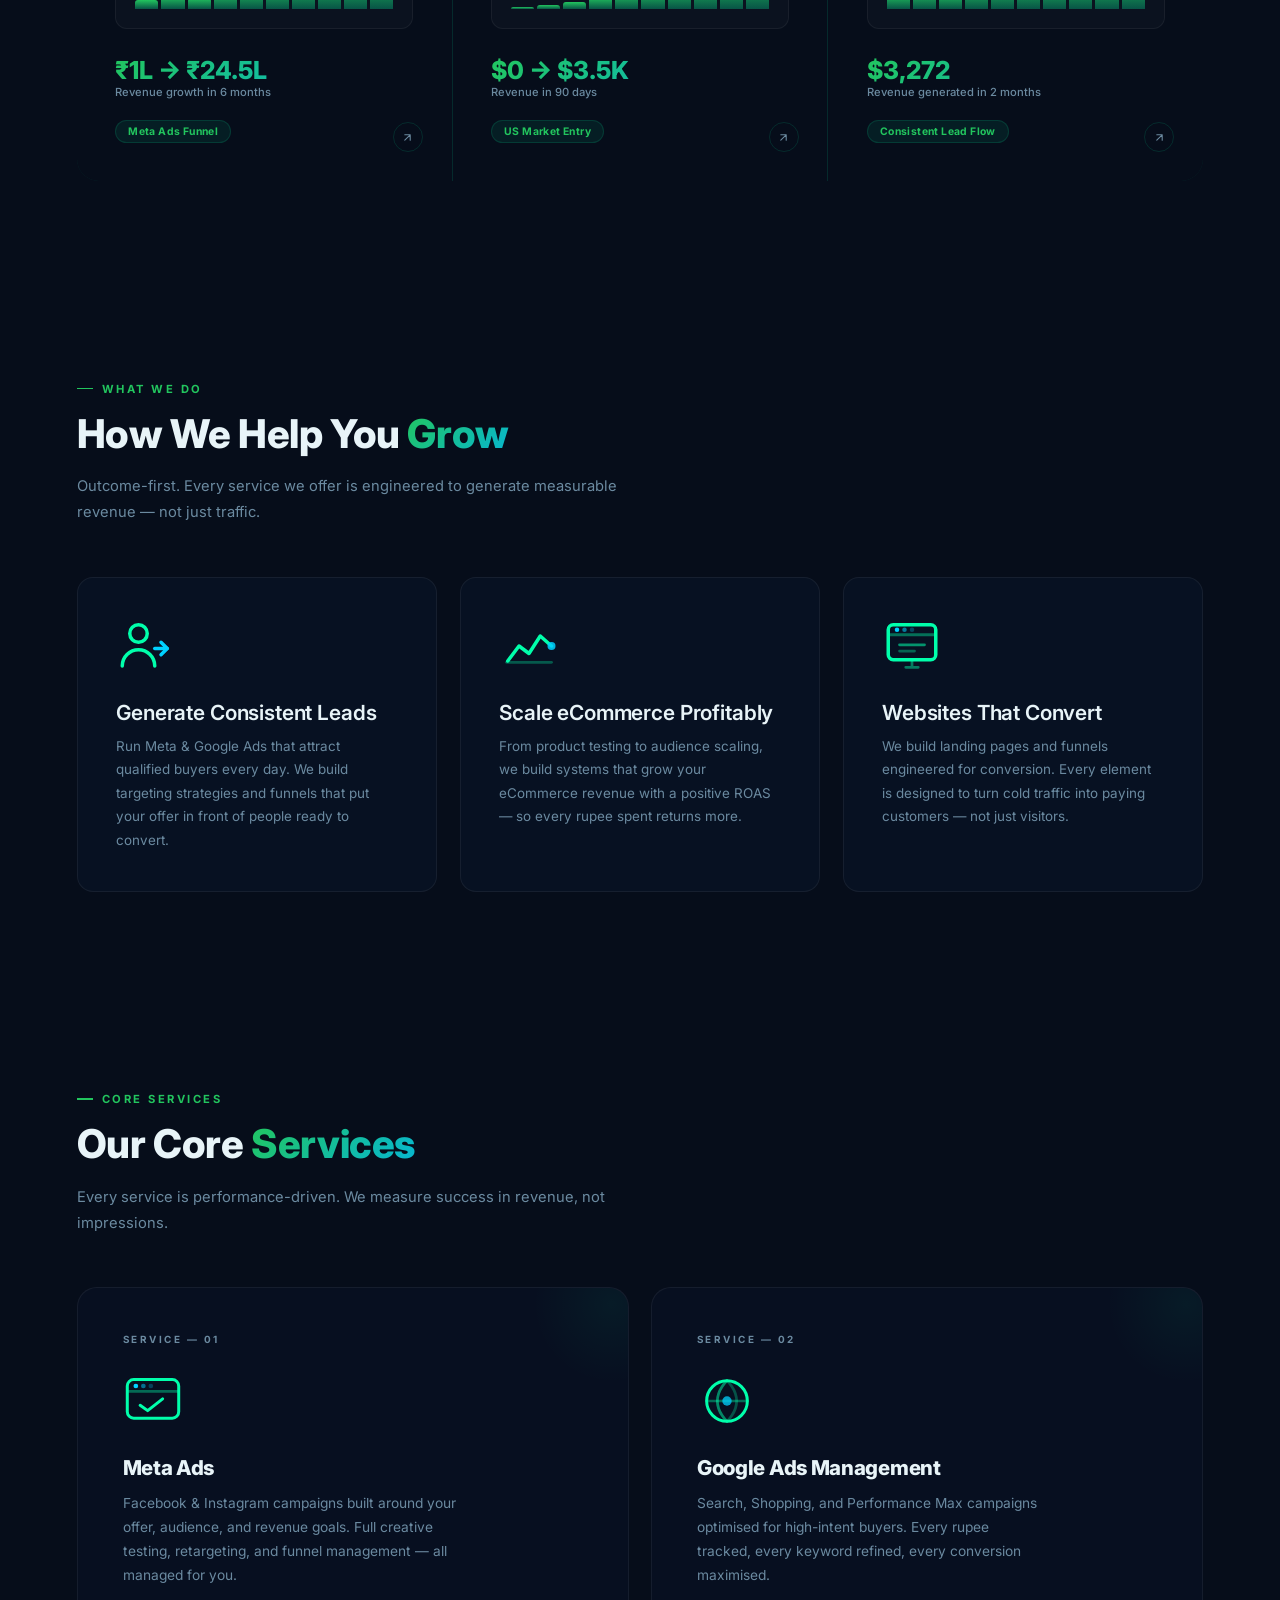
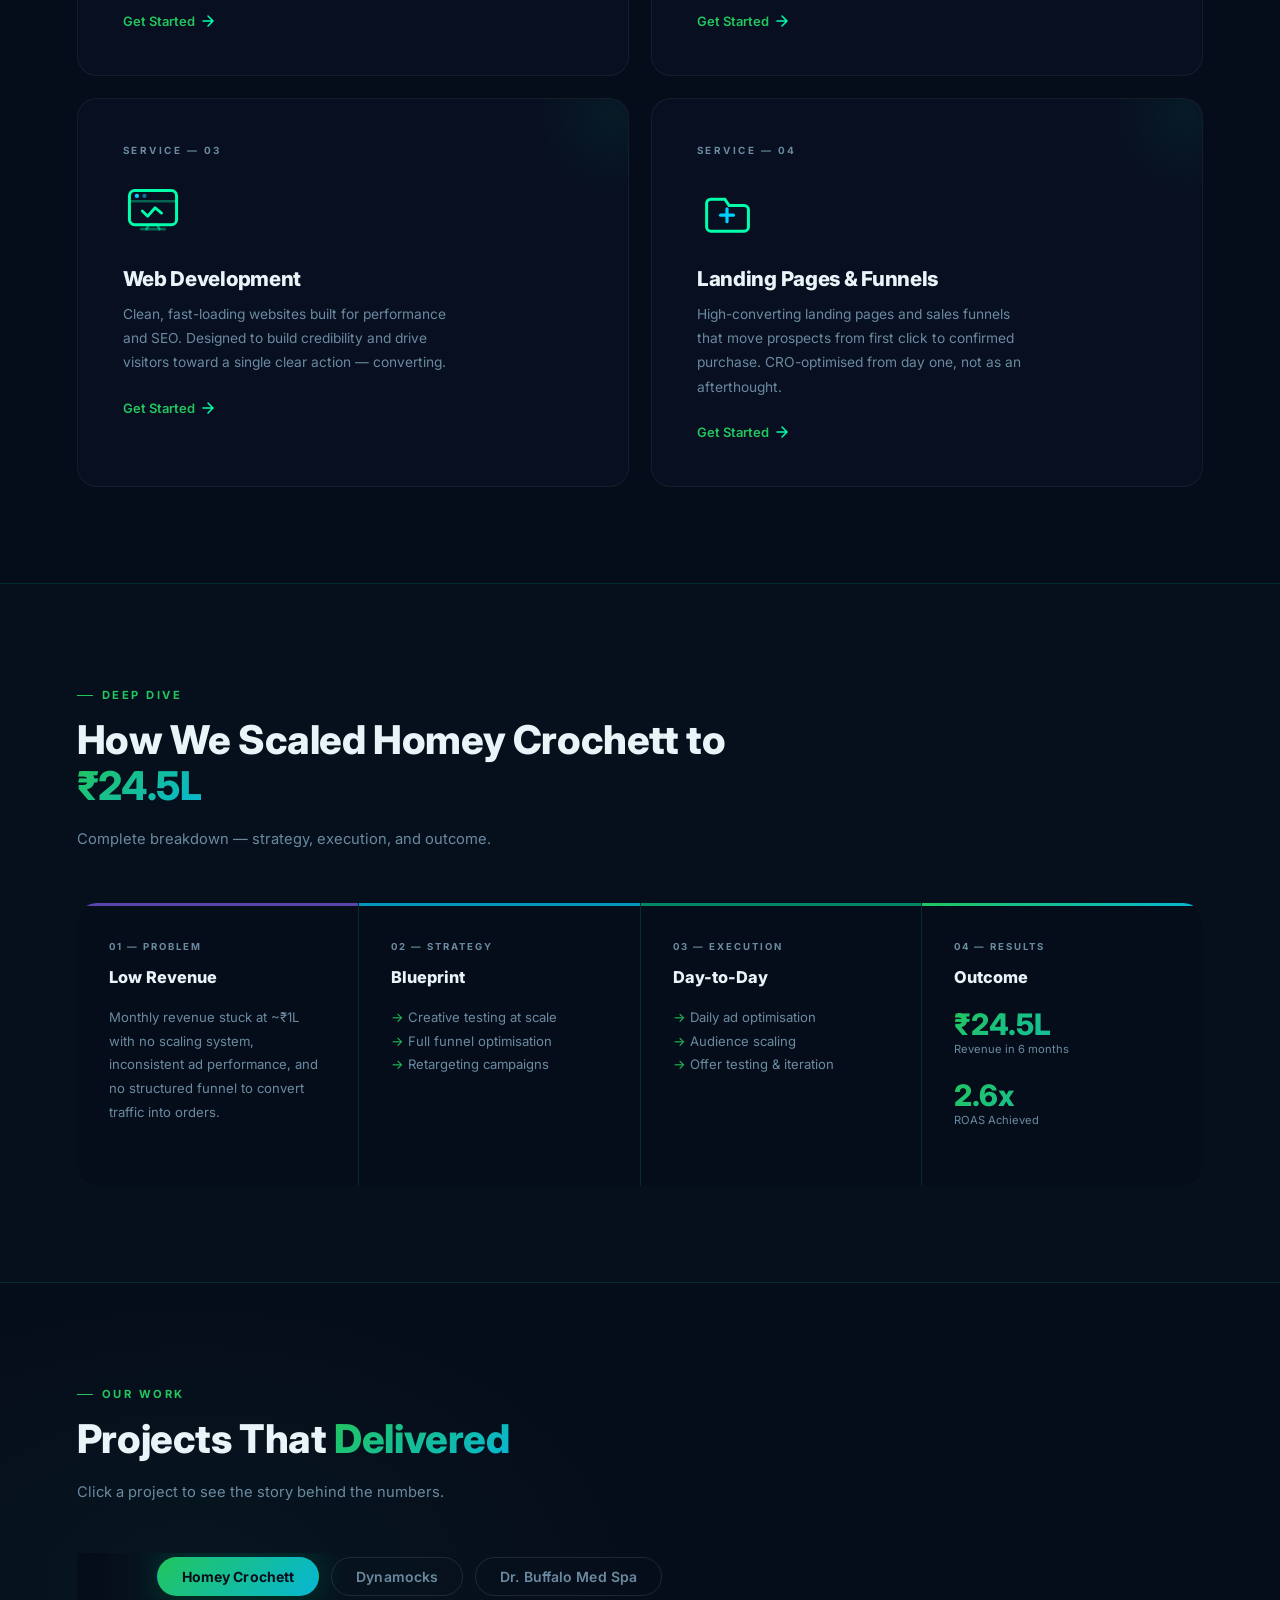
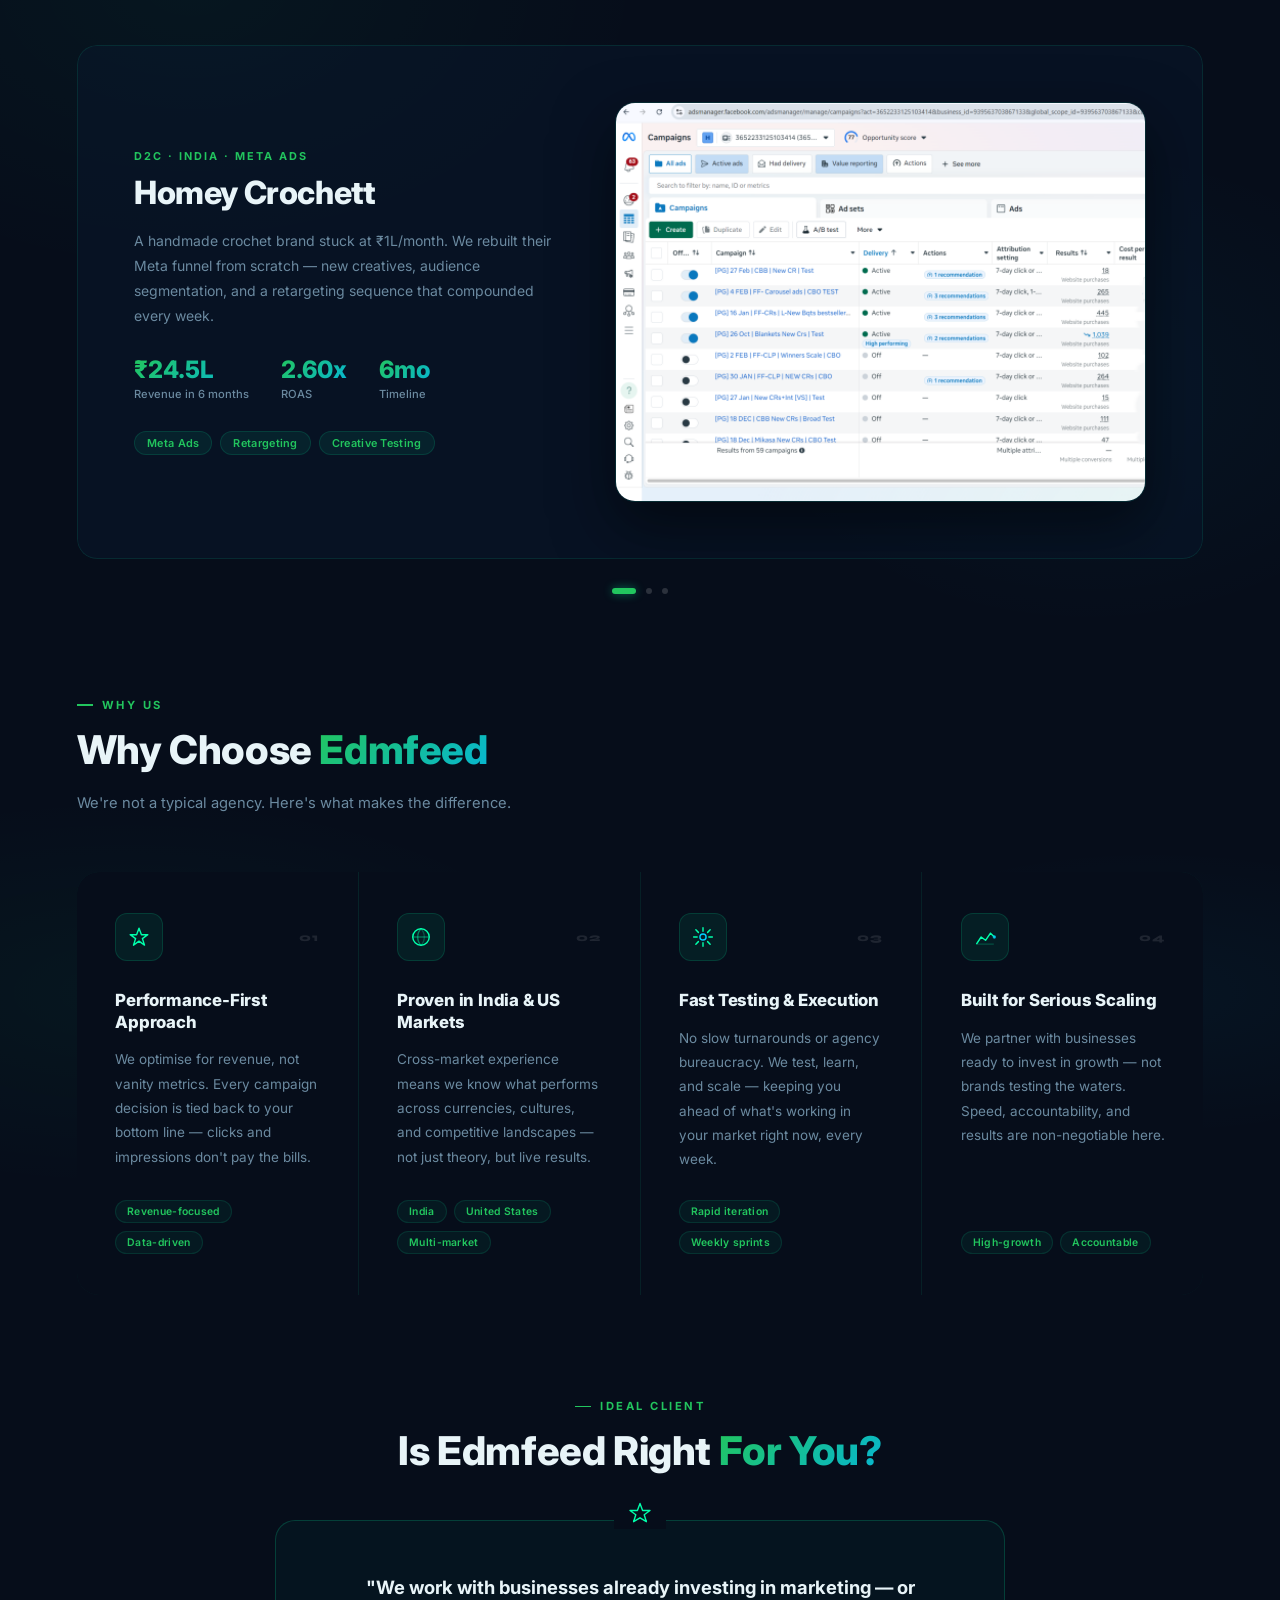
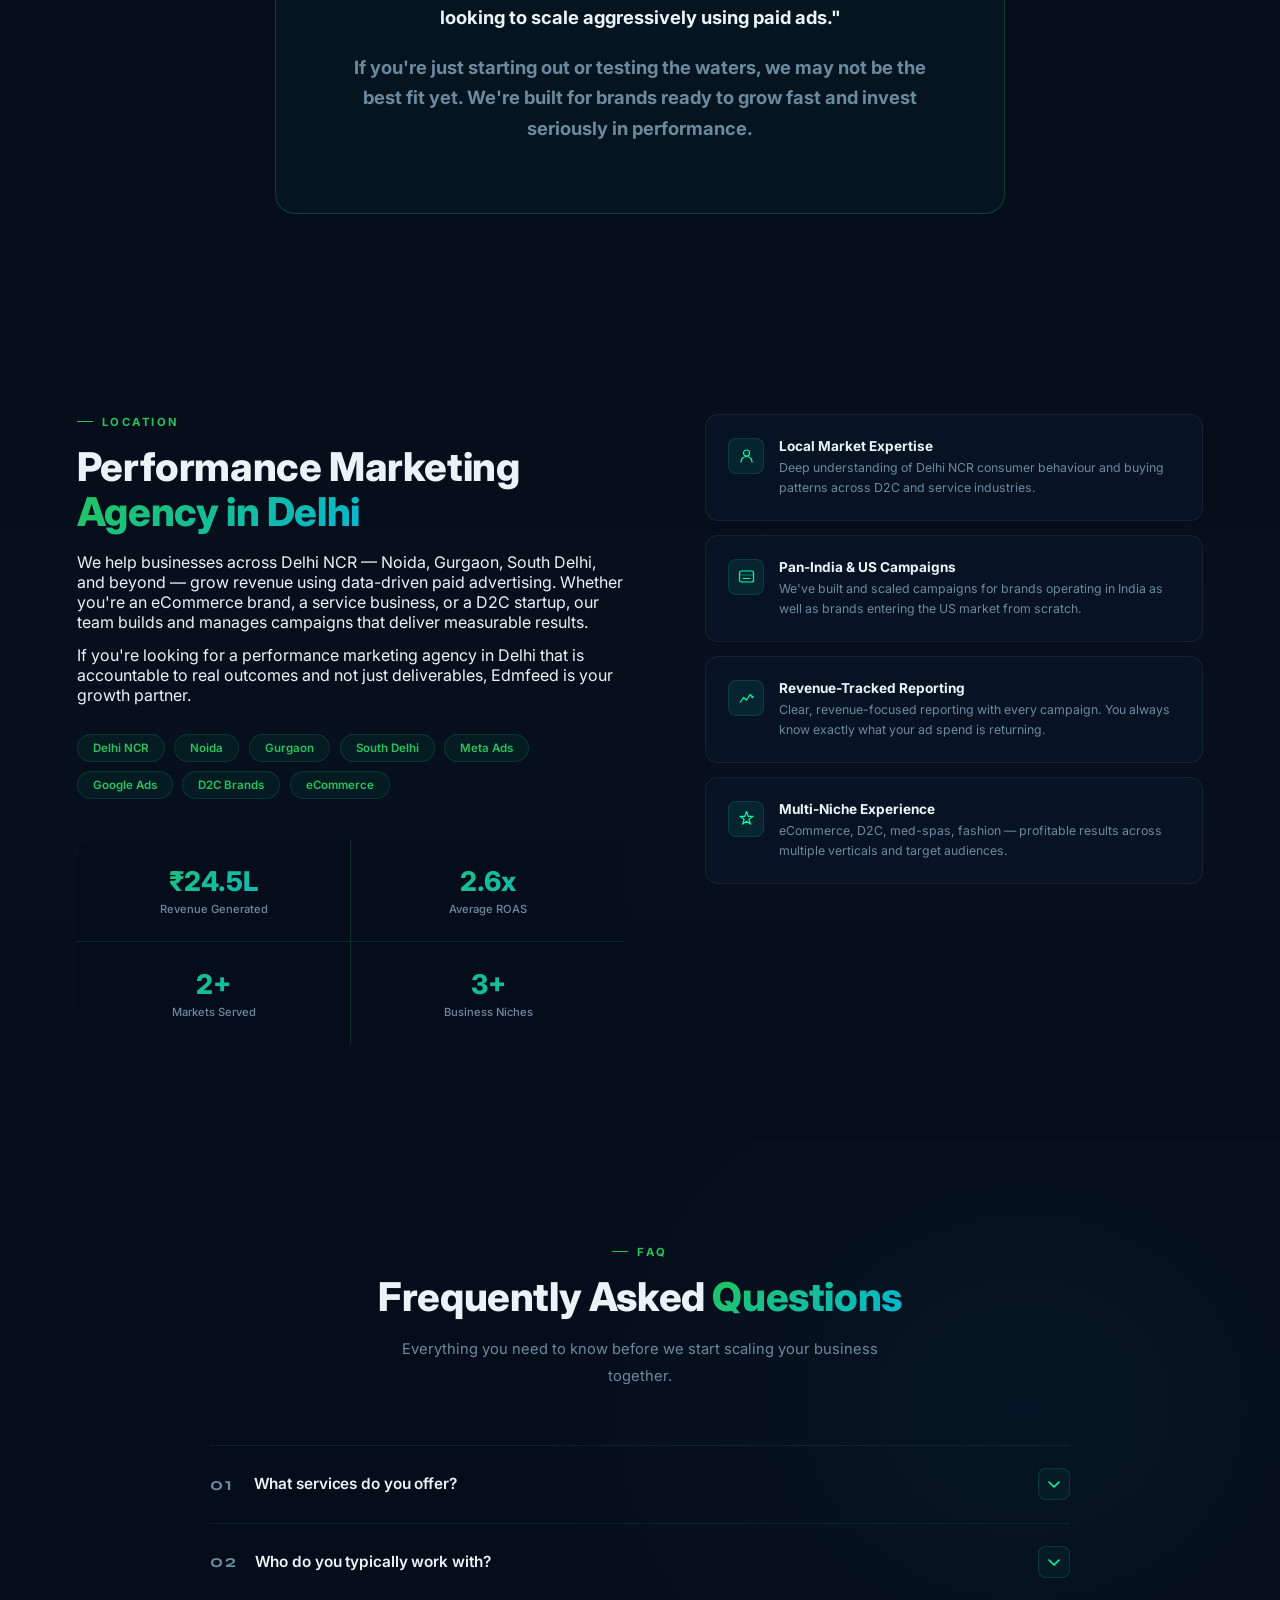
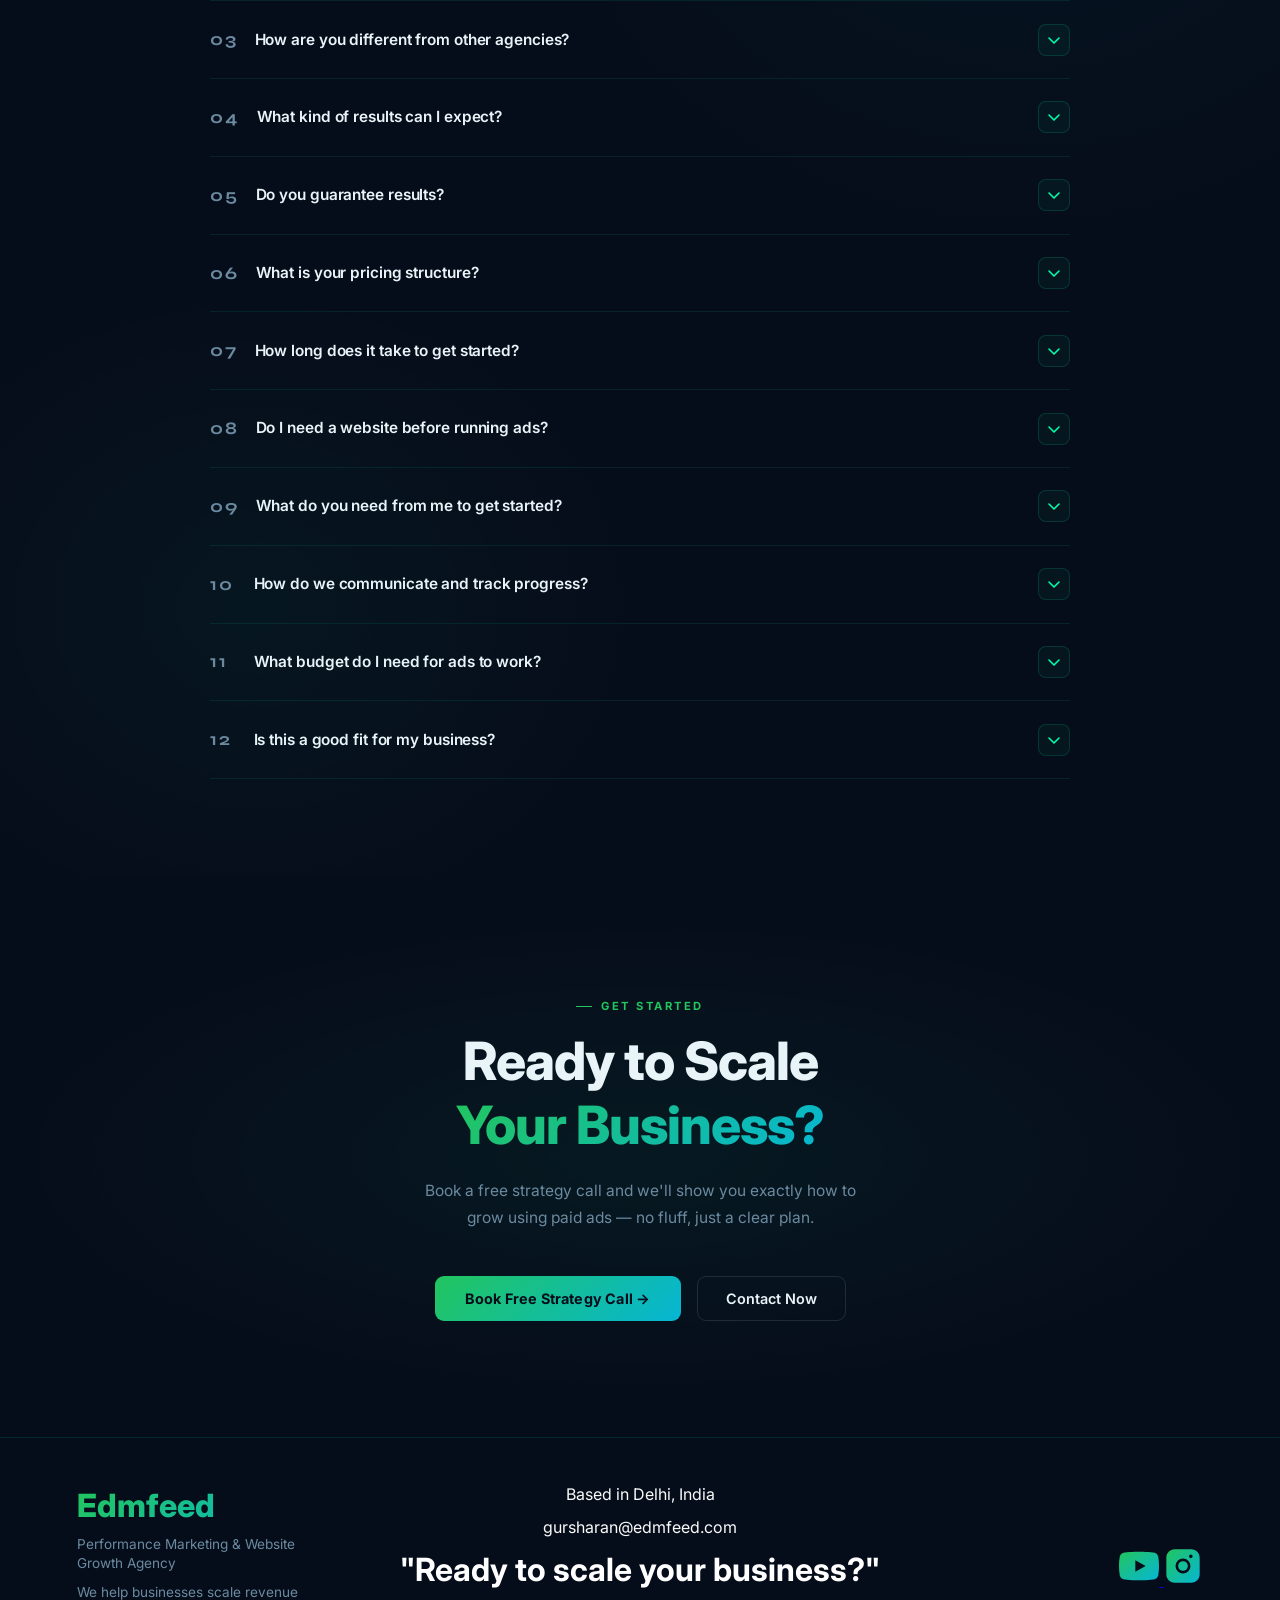
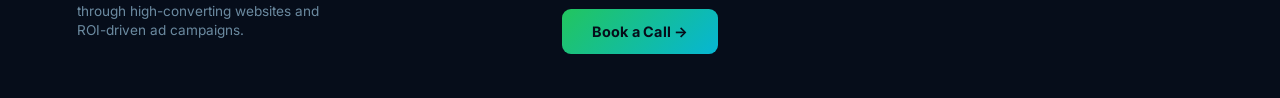
==== commit 4f2fc55a: "corrections 2" ====
--- a/index.html
+++ b/index.html
@@ -19,2199 +19,7 @@
       href="https://fonts.googleapis.com/css2?family=Inter:wght@300;400;500;600;700;800;900&family=Syne:wght@700;800&display=swap"
       rel="stylesheet"
     />
-    <style>
-      :root {
-        --bg: #060d1a;
-        --bg2: rgba(10, 25, 47, 0.55);
-        --green: #00ffab;
-        --cyan: #00d1ff;
-        --text: #e8f4f8;
-        --muted: #6b8aa0;
-        --border: rgba(0, 255, 171, 0.12);
-        --bdim: rgba(255, 255, 255, 0.06);
-        --gg: 0 0 48px rgba(0, 255, 171, 0.22);
-        --gc: 0 0 48px rgba(0, 209, 255, 0.18);
-      }
-      *,
-      *::before,
-      *::after {
-        margin: 0;
-        padding: 0;
-        box-sizing: border-box;
-      }
-      html {
-        scroll-behavior: smooth;
-      }
-      body {
-        background: var(--bg);
-        color: var(--text);
-        font-family: "Inter", sans-serif;
-        overflow-x: hidden;
-        cursor: none;
-        -webkit-font-smoothing: antialiased;
-      }
-      #cursor {
-        position: fixed;
-        width: 10px;
-        height: 10px;
-        background: var(--green);
-        border-radius: 50%;
-        pointer-events: none;
-        z-index: 9999;
-        transform: translate(-50%, -50%);
-        box-shadow:
-          0 0 14px var(--green),
-          0 0 28px rgba(0, 255, 171, 0.35);
-        transition:
-          width 0.22s,
-          height 0.22s;
-      }
-      #cursor-ring {
-        position: fixed;
-        width: 32px;
-        height: 32px;
-        border: 1.5px solid rgba(0, 255, 171, 0.4);
-        border-radius: 50%;
-        pointer-events: none;
-        z-index: 9998;
-        transform: translate(-50%, -50%);
-        transition:
-          width 0.28s,
-          height 0.28s,
-          border-color 0.28s;
-      }
-      ::-webkit-scrollbar {
-        width: 3px;
-      }
-      ::-webkit-scrollbar-track {
-        background: var(--bg);
-      }
-      ::-webkit-scrollbar-thumb {
-        background: var(--green);
-        border-radius: 2px;
-      }
-
-      /* NAV */
-      nav {
-        position: fixed;
-        top: 0;
-        left: 0;
-        right: 0;
-        z-index: 1000;
-        display: flex;
-        align-items: center;
-        justify-content: space-between;
-        padding: 30px 6%;
-        background: rgba(6, 13, 26, 0.82);
-        backdrop-filter: blur(24px);
-        border-bottom: 1px solid rgba(0, 255, 171, 0.07);
-        transition:
-          padding 0.3s,
-          border-color 0.3s;
-      }
-      nav.scrolled {
-        padding: 13px 6%;
-        border-bottom-color: rgba(0, 255, 171, 0.14);
-      }
-      .logo {
-        font-family: "Inter", sans-serif;
-        font-size: 1.5rem;
-        font-weight: 800;
-        background: linear-gradient(135deg, var(--green), var(--cyan));
-        -webkit-background-clip: text;
-        -webkit-text-fill-color: transparent;
-      }
-      .nl {
-        display: flex;
-        gap: 2rem;
-        list-style: none;
-        align-items: center;
-      }
-      .nl a {
-        color: var(--muted);
-        text-decoration: none;
-        font-size: 0.86rem;
-        font-weight: 500;
-        transition: color 0.3s;
-        position: relative;
-      }
-      .nl a::after {
-        content: "";
-        position: absolute;
-        bottom: -3px;
-        left: 0;
-        width: 0;
-        height: 1px;
-        background: var(--green);
-        transition: width 0.3s;
-      }
-      .nl a:hover {
-        color: var(--text);
-      }
-      .nl a:hover::after {
-        width: 100%;
-      }
-      .ncta {
-        background: linear-gradient(135deg, var(--green), var(--cyan));
-        color: #060d1a !important;
-        padding: 9px 20px;
-        border-radius: 7px;
-        font-weight: 700;
-        font-size: 0.82rem;
-        cursor: pointer;
-        transition:
-          box-shadow 0.3s,
-          transform 0.2s;
-      }
-      .ncta:hover {
-        box-shadow: var(--ggg);
-        transform: translateY(-1px);
-      }
-      .hbg {
-        display: none;
-        flex-direction: column;
-        gap: 5px;
-        cursor: pointer;
-      }
-      .hbg span {
-        width: 22px;
-        height: 2px;
-        background: var(--green);
-        border-radius: 2px;
-      }
-
-      /* HERO */
-      .hero {
-        min-height: 100vh;
-        display: flex;
-        align-items: center;
-        justify-content: center;
-        position: relative;
-        overflow: hidden;
-        padding: 130px 6% 90px;
-      }
-      .hbg2 {
-        position: absolute;
-        inset: 0;
-        background:
-          radial-gradient(
-            ellipse 65% 55% at 50% 18%,
-            rgba(0, 255, 171, 0.07),
-            transparent 70%
-          ),
-          radial-gradient(
-            ellipse 45% 45% at 84% 78%,
-            rgba(0, 209, 255, 0.06),
-            transparent 60%
-          ),
-          radial-gradient(
-            ellipse 35% 35% at 18% 72%,
-            rgba(123, 94, 234, 0.05),
-            transparent 60%
-          );
-      }
-      .grid {
-        position: absolute;
-        inset: 0;
-        background-image:
-          linear-gradient(rgba(0, 255, 171, 0.033) 1px, transparent 1px),
-          linear-gradient(90deg, rgba(0, 255, 171, 0.033) 1px, transparent 1px);
-        background-size: 58px 58px;
-        mask-image: radial-gradient(
-          ellipse at center,
-          rgba(0, 0, 0, 0.8),
-          transparent 72%
-        );
-      }
-      .orb {
-        position: absolute;
-        border-radius: 50%;
-        filter: blur(90px);
-        pointer-events: none;
-        animation: flt 9s ease-in-out infinite;
-      }
-      .o1 {
-        width: 420px;
-        height: 420px;
-        background: rgba(0, 255, 171, 0.07);
-        top: -8%;
-        right: -5%;
-      }
-      .o2 {
-        width: 320px;
-        height: 320px;
-        background: rgba(0, 209, 255, 0.06);
-        bottom: -2%;
-        left: -4%;
-        animation-delay: 3s;
-      }
-      .o3 {
-        width: 210px;
-        height: 210px;
-        background: rgba(123, 94, 234, 0.07);
-        top: 40%;
-        right: 20%;
-        animation-delay: 5.5s;
-      }
-      @keyframes flt {
-        0%,
-        100% {
-          transform: translateY(0) scale(1);
-        }
-        50% {
-          transform: translateY(-26px) scale(1.03);
-        }
-      }
-      .hc {
-        position: relative;
-        z-index: 2;
-        max-width: 840px;
-        text-align: center;
-      }
-      .badge {
-        display: inline-flex;
-        align-items: center;
-        gap: 9px;
-        background: rgba(0, 255, 171, 0.07);
-        border: 1px solid rgba(0, 255, 171, 0.17);
-        padding: 7px 18px;
-        border-radius: 100px;
-        font-size: 0.72rem;
-        color: var(--green);
-        font-weight: 700;
-        margin-bottom: 2rem;
-        letter-spacing: 0.8px;
-        text-transform: uppercase;
-        animation: fd 0.8s ease both;
-      }
-      .bdot {
-        width: 6px;
-        height: 6px;
-        background: var(--green);
-        border-radius: 50%;
-        box-shadow: 0 0 7px var(--green);
-        animation: pulse 2s infinite;
-      }
-      @keyframes pulse {
-        0%,
-        100% {
-          opacity: 1;
-        }
-        50% {
-          opacity: 0.4;
-        }
-      }
-      @keyframes fd {
-        from {
-          opacity: 0;
-          transform: translateY(-16px);
-        }
-        to {
-          opacity: 1;
-          transform: translateY(0);
-        }
-      }
-      @keyframes fu {
-        from {
-          opacity: 0;
-          transform: translateY(26px);
-        }
-        to {
-          opacity: 1;
-          transform: translateY(0);
-        }
-      }
-      .hero h1 {
-        font-family: "Inter", sans-serif;
-        font-size: clamp(2.3rem, 5vw, 3.9rem);
-        font-weight: 800;
-        line-height: 1.2;
-        letter-spacing: -1.5px;
-        margin-bottom: 1.5rem;
-        animation: fu 0.9s ease 0.2s both;
-      }
-      .hl {
-        background: linear-gradient(135deg, var(--green), var(--cyan));
-        -webkit-background-clip: text;
-        -webkit-text-fill-color: transparent;
-      }
-      .hero p {
-        font-size: 1.08rem;
-        color: var(--muted);
-        line-height: 1.78;
-        max-width: 610px;
-        margin: 30px auto 2.5rem;
-        font-weight: 400;
-        animation: fu 0.9s ease 0.35s both;
-      }
-      .ctas {
-        display: flex;
-        gap: 1rem;
-        justify-content: center;
-        flex-wrap: wrap;
-        animation: fu 0.9s ease 0.5s both;
-      }
-      .bp {
-        display: inline-flex;
-        align-items: center;
-        gap: 8px;
-        background: linear-gradient(135deg, var(--green), var(--cyan));
-        color: #060d1a;
-        padding: 14px 30px;
-        border-radius: 9px;
-        font-weight: 700;
-        font-size: 0.9rem;
-        text-decoration: none;
-        letter-spacing: 0.2px;
-        transition: all 0.3s;
-        border: none;
-        cursor: pointer;
-        font-family: "Inter", sans-serif;
-        position: relative;
-        overflow: hidden;
-      }
-      .bp::before {
-        content: "";
-        position: absolute;
-        inset: 0;
-        background: rgba(255, 255, 255, 0.15);
-        opacity: 0;
-        transition: opacity 0.3s;
-      }
-      .bp:hover {
-        box-shadow: var(--gg);
-        transform: translateY(-2px);
-      }
-      .bp:hover::before {
-        opacity: 1;
-      }
-      .bs {
-        display: inline-flex;
-        align-items: center;
-        gap: 8px;
-        background: transparent;
-        color: var(--text);
-        padding: 13px 28px;
-        border-radius: 9px;
-        font-weight: 600;
-        font-size: 0.9rem;
-        text-decoration: none;
-        border: 1.5px solid rgba(255, 255, 255, 0.11);
-        transition: all 0.3s;
-        cursor: pointer;
-        font-family: "Inter", sans-serif;
-      }
-      .bs:hover {
-        border-color: var(--cyan);
-        color: var(--cyan);
-      }
-      .trust {
-        margin-top: 2rem;
-        color: var(--muted);
-        font-size: 0.8rem;
-        animation: fu 0.9s ease 0.65s both;
-      }
-      .trust span {
-        color: var(--green);
-        font-weight: 600;
-      }
-
-      /* PROOF */
-      .ps {
-        padding: 46px 0;
-        border-top: 1px solid var(--border);
-        border-bottom: 1px solid var(--border);
-        background: rgba(0, 255, 171, 0.015);
-        overflow: hidden;
-      }
-      .pt {
-        display: flex;
-        gap: 4rem;
-        padding: 0 2rem;
-        align-items: center;
-        white-space: nowrap;
-        animation: mq 22s linear infinite;
-      }
-      @keyframes mq {
-        0% {
-          transform: translateX(0);
-        }
-        100% {
-          transform: translateX(-50%);
-        }
-      }
-      .pi {
-        display: flex;
-        align-items: center;
-        gap: 1.1rem;
-        flex-shrink: 0;
-      }
-      .pn {
-        font-family: "Inter", sans-serif;
-        font-size: 1.85rem;
-        font-weight: 800;
-        background: linear-gradient(135deg, var(--green), var(--cyan));
-        -webkit-background-clip: text;
-        -webkit-text-fill-color: transparent;
-      }
-      .pl {
-        font-size: 0.78rem;
-        color: var(--muted);
-        line-height: 1.45;
-        max-width: 110px;
-        font-weight: 500;
-      }
-      .psep {
-        width: 1px;
-        height: 36px;
-        background: var(--border);
-        flex-shrink: 0;
-      }
-
-      /* GLOBALS */
-      section {
-        padding: 96px 6%;
-        position: relative;
-      }
-      .stag {
-        display: inline-flex;
-        align-items: center;
-        gap: 9px;
-        font-size: 0.7rem;
-        font-weight: 700;
-        letter-spacing: 2.5px;
-        text-transform: uppercase;
-        color: var(--green);
-        margin-bottom: 1rem;
-      }
-      .stag::before {
-        content: "";
-        width: 16px;
-        height: 1.5px;
-        background: var(--green);
-      }
-      .stitle {
-        font-family: "Inter", sans-serif;
-        font-size: clamp(1.7rem, 3.1vw, 2.6rem);
-        font-weight: 800;
-        letter-spacing: -0.4px;
-        line-height: 1.15;
-        margin-bottom: 1rem;
-      }
-      .ssub {
-        font-size: 0.92rem;
-        color: var(--muted);
-        line-height: 1.78;
-        max-width: 540px;
-        font-weight: 400;
-      }
-      .gt {
-        background: linear-gradient(135deg, var(--green), var(--cyan));
-        -webkit-background-clip: text;
-        -webkit-text-fill-color: transparent;
-      }
-      .reveal {
-        opacity: 0;
-        transform: translateY(26px);
-        transition:
-          opacity 0.7s ease,
-          transform 0.7s ease;
-      }
-      .reveal.visible {
-        opacity: 1;
-        transform: translateY(0);
-      }
-
-      /* ── CASE STUDIES ── */
-      .cases-hdr {
-        display: flex;
-        justify-content: space-between;
-        align-items: flex-end;
-        flex-wrap: wrap;
-        gap: 1rem;
-        margin-bottom: 3.2rem;
-      }
-      .cases-grid {
-        display: grid;
-        grid-template-columns: repeat(3, 1fr);
-        gap: 1px;
-        background: var(--border);
-        border-radius: 22px;
-        overflow: hidden;
-      }
-      .cc {
-        background: var(--bg);
-        padding: 2.4rem;
-        position: relative;
-        cursor: pointer;
-        transition: all 0.4s;
-        overflow: hidden;
-      }
-      .cc::before {
-        content: "";
-        position: absolute;
-        inset: 0;
-        background: linear-gradient(
-          135deg,
-          rgba(0, 255, 171, 0.04),
-          rgba(0, 209, 255, 0.02)
-        );
-        opacity: 0;
-        transition: opacity 0.4s;
-      }
-      .cc:hover::before {
-        opacity: 1;
-      }
-      .cn {
-        font-size: 0.62rem;
-        font-weight: 700;
-        letter-spacing: 2px;
-        text-transform: uppercase;
-        color: var(--muted);
-        margin-bottom: 1.1rem;
-        display: flex;
-        align-items: center;
-        gap: 8px;
-      }
-      .cn::before {
-        content: "";
-        width: 12px;
-        height: 1px;
-        background: var(--muted);
-      }
-      .cb {
-        font-family: "Inter", sans-serif;
-        font-size: 1.3rem;
-        font-weight: 800;
-        margin-bottom: 0.25rem;
-      }
-      .cp {
-        font-size: 0.72rem;
-        color: var(--muted);
-        margin-bottom: 1.6rem;
-        font-weight: 500;
-      }
-
-      /* Dashboard mock */
-      .dash {
-        background: rgba(255, 255, 255, 0.025);
-        border: 1px solid rgba(255, 255, 255, 0.055);
-        border-radius: 12px;
-        padding: 1.2rem;
-        margin-bottom: 1.6rem;
-      }
-      .dh {
-        display: flex;
-        align-items: center;
-        gap: 5px;
-        margin-bottom: 0.9rem;
-      }
-      .dd {
-        width: 7px;
-        height: 7px;
-        border-radius: 50%;
-      }
-      .dt {
-        font-size: 0.6rem;
-        color: var(--muted);
-        font-weight: 600;
-        letter-spacing: 0.4px;
-        text-transform: uppercase;
-        margin-left: 5px;
-      }
-      .dm-row {
-        display: grid;
-        grid-template-columns: 1fr 1fr;
-        gap: 0.65rem;
-        margin-bottom: 0.9rem;
-      }
-      .dm {
-        background: rgba(0, 255, 171, 0.04);
-        border: 1px solid rgba(0, 255, 171, 0.08);
-        border-radius: 8px;
-        padding: 0.7rem;
-      }
-      .dmv {
-        font-family: "Inter", sans-serif;
-        font-size: 1.1rem;
-        font-weight: 800;
-        background: linear-gradient(135deg, var(--green), var(--cyan));
-        -webkit-background-clip: text;
-        -webkit-text-fill-color: transparent;
-      }
-      .dml {
-        font-size: 0.58rem;
-        color: var(--muted);
-        font-weight: 500;
-        margin-top: 1px;
-        letter-spacing: 0.2px;
-      }
-      .mc {
-        height: 34px;
-        display: flex;
-        align-items: flex-end;
-        gap: 3px;
-      }
-      .mb {
-        flex: 1;
-        border-radius: 3px 3px 0 0;
-        background: linear-gradient(
-          180deg,
-          var(--green),
-          rgba(0, 255, 171, 0.28)
-        );
-      }
-
-      .cmet {
-        display: flex;
-        flex-direction: column;
-        gap: 0.8rem;
-      }
-      .mv {
-        font-family: "Inter", sans-serif;
-        font-size: 1.55rem;
-        font-weight: 800;
-      }
-      .mvg {
-        background: linear-gradient(135deg, var(--green), var(--cyan));
-        -webkit-background-clip: text;
-        -webkit-text-fill-color: transparent;
-      }
-      .ml {
-        font-size: 0.7rem;
-        color: var(--muted);
-        font-weight: 500;
-      }
-      .cpill {
-        display: inline-block;
-        padding: 4px 12px;
-        background: rgba(0, 255, 171, 0.07);
-        border: 1px solid rgba(0, 255, 171, 0.13);
-        border-radius: 100px;
-        font-size: 0.65rem;
-        color: var(--green);
-        font-weight: 700;
-        margin-top: 1.3rem;
-        letter-spacing: 0.4px;
-      }
-      .carr {
-        position: absolute;
-        bottom: 1.8rem;
-        right: 1.8rem;
-        width: 30px;
-        height: 30px;
-        border: 1.5px solid var(--border);
-        border-radius: 50%;
-        display: flex;
-        align-items: center;
-        justify-content: center;
-        transition: all 0.3s;
-      }
-      .cc:hover .carr {
-        border-color: var(--green);
-        background: rgba(0, 255, 171, 0.09);
-        transform: rotate(45deg);
-      }
-      .carr svg {
-        width: 13px;
-        height: 13px;
-        stroke: var(--muted);
-        transition: stroke 0.3s;
-      }
-      .cc:hover .carr svg {
-        stroke: var(--green);
-      }
-
-      /* ── HOW WE HELP ── */
-      .hc3 {
-        display: grid;
-        grid-template-columns: repeat(3, 1fr);
-        gap: 1.4rem;
-        margin-top: 3.2rem;
-      }
-      .hcard {
-        background: rgba(10, 25, 47, 0.42);
-        border: 1px solid var(--bdim);
-        border-radius: 16px;
-        padding: 2.4rem;
-        transition: all 0.4s;
-        position: relative;
-        overflow: hidden;
-      }
-      .hcard::after {
-        content: "";
-        position: absolute;
-        bottom: 0;
-        left: 0;
-        right: 0;
-        height: 2px;
-        background: linear-gradient(90deg, var(--green), var(--cyan));
-        transform: scaleX(0);
-        transition: transform 0.4s;
-        transform-origin: left;
-      }
-      .hcard:hover {
-        border-color: rgba(0, 255, 171, 0.2);
-        transform: translateY(-6px);
-        box-shadow: var(--gg);
-      }
-      .hcard:hover::after {
-        transform: scaleX(1);
-      }
-      .hi {
-        /* width: 50px;
-        height: 50px;
-        background: rgba(0, 255, 171, 0.08);
-        border: 1px solid rgba(0, 255, 171, 0.15);
-        border-radius: 12px;
-        display: flex;
-        align-items: center;
-        justify-content: center;
-        margin-bottom: 1.4rem; */
-      }
-      .hi svg {
-        width: 60px;
-        height: 60px;
-        margin-bottom: 20px;
-      }
-      .hcard h3 {
-        font-family: "Inter", sans-serif;
-        font-size: 1.3rem;
-        font-weight: 600;
-        margin-bottom: 0.6rem;
-        letter-spacing: -0.15px;
-      }
-      .hcard p {
-        font-size: 0.84rem;
-        color: var(--muted);
-        line-height: 1.75;
-        font-weight: 400;
-      }
-
-      /* ── SERVICES ── */
-      .sg {
-        display: grid;
-        grid-template-columns: repeat(2, 1fr);
-        gap: 1.4rem;
-        margin-top: 3.2rem;
-      }
-      .sc {
-        background: rgba(8, 18, 36, 0.65);
-        border: 1px solid var(--bdim);
-        border-radius: 20px;
-        padding: 2.8rem;
-        cursor: pointer;
-        transition: all 0.45s;
-        position: relative;
-        overflow: hidden;
-      }
-      .sc::before {
-        content: "";
-        position: absolute;
-        top: -1px;
-        left: 0;
-        right: 0;
-        height: 1px;
-        background: linear-gradient(
-          90deg,
-          transparent,
-          var(--green),
-          transparent
-        );
-        transform: scaleX(0);
-        transition: transform 0.5s;
-        transform-origin: center;
-      }
-      .sc::after {
-        content: "";
-        position: absolute;
-        top: 0;
-        right: 0;
-        width: 160px;
-        height: 160px;
-        border-radius: 50%;
-        background: radial-gradient(
-          circle,
-          rgba(0, 255, 171, 0.05),
-          transparent 70%
-        );
-        transform: translate(40%, -40%);
-        transition: transform 0.5s;
-      }
-      .sc:hover {
-        border-color: rgba(0, 255, 171, 0.2);
-        box-shadow:
-          0 20px 56px rgba(0, 0, 0, 0.4),
-          var(--gg);
-      }
-      .sc:hover::before {
-        transform: scaleX(1);
-      }
-      .sc:hover::after {
-        transform: translate(25%, -25%) scale(1.7);
-      }
-      .snum {
-        font-size: 0.62rem;
-        font-weight: 700;
-        letter-spacing: 2.5px;
-        text-transform: uppercase;
-        color: var(--muted);
-        margin-bottom: 1.6rem;
-      }
-      .siw {
-        /* width: 58px;
-        height: 58px;
-        background: rgba(0, 255, 171, 0.06);
-        border: 1px solid rgba(0, 255, 171, 0.13);
-        border-radius: 14px;
-        display: flex;
-        align-items: center;
-        justify-content: center;
-        margin-bottom: 1.6rem;
-        transition: all 0.4s; */
-      }
-      .siw svg {
-        width: 60px;
-        height: 60px;
-        margin-bottom: 20px;
-      }
-      .sc:hover .siw {
-        /* background: rgba(0, 255, 171, 0.11);
-        border-color: rgba(0, 255, 171, 0.26);
-        box-shadow: 0 0 22px rgba(0, 255, 171, 0.13); */
-      }
-      .sc h3 {
-        font-family: "Inter", sans-serif;
-        font-size: 1.28rem;
-        font-weight: 800;
-        margin-bottom: 0.7rem;
-        letter-spacing: -0.3px;
-      }
-      .sc p {
-        font-size: 0.86rem;
-        color: var(--muted);
-        line-height: 1.76;
-        max-width: 340px;
-      }
-      .sl {
-        display: inline-flex;
-        align-items: center;
-        gap: 6px;
-        margin-top: 1.6rem;
-        font-size: 0.81rem;
-        font-weight: 600;
-        color: var(--green);
-        background: none;
-        border: none;
-        cursor: pointer;
-        font-family: "Inter", sans-serif;
-        padding: 0;
-      }
-      .sl svg {
-        transition: transform 0.3s;
-      }
-      .sc:hover .sl svg {
-        transform: translateX(4px);
-      }
-
-      /* ── DEEP CASE ── */
-      .dc {
-        background: rgba(0, 255, 171, 0.013);
-        border-top: 1px solid var(--border);
-        border-bottom: 1px solid var(--border);
-      }
-      .dg {
-        display: grid;
-        grid-template-columns: repeat(4, 1fr);
-        gap: 1px;
-        background: var(--border);
-        border-radius: 20px;
-        overflow: hidden;
-      }
-      .dcol {
-        background: var(--bg);
-        padding: 2.4rem 2rem;
-        position: relative;
-      }
-      .dcol::before {
-        content: "";
-        position: absolute;
-        top: 0;
-        left: 0;
-        right: 0;
-        height: 3px;
-      }
-      .dcol:nth-child(1)::before {
-        background: rgba(123, 94, 234, 0.7);
-      }
-      .dcol:nth-child(2)::before {
-        background: rgba(0, 209, 255, 0.7);
-      }
-      .dcol:nth-child(3)::before {
-        background: rgba(0, 255, 171, 0.5);
-      }
-      .dcol:nth-child(4)::before {
-        background: linear-gradient(90deg, var(--green), var(--cyan));
-      }
-      .dln {
-        font-size: 0.6rem;
-        font-weight: 700;
-        letter-spacing: 2px;
-        text-transform: uppercase;
-        color: var(--muted);
-        margin-bottom: 0.9rem;
-      }
-      .dcol h3 {
-        font-family: "Inter", sans-serif;
-        font-size: 1.02rem;
-        font-weight: 800;
-        margin-bottom: 1.2rem;
-      }
-      .dcol p,
-      .dcol li {
-        font-size: 0.82rem;
-        color: var(--muted);
-        line-height: 1.8;
-      }
-      .dcol ul {
-        list-style: none;
-      }
-      .dcol li::before {
-        content: "→ ";
-        color: var(--green);
-      }
-      .rb {
-        font-family: "Inter", sans-serif;
-        font-size: 1.85rem;
-        font-weight: 800;
-        background: linear-gradient(135deg, var(--green), var(--cyan));
-        -webkit-background-clip: text;
-        -webkit-text-fill-color: transparent;
-      }
-      .rl {
-        font-size: 0.7rem;
-        color: var(--muted);
-        margin-bottom: 1.3rem;
-      }
-
-      /* ── WHY ── */
-      .wg {
-        display: grid;
-        grid-template-columns: 1fr 1fr;
-        gap: 4rem;
-        align-items: center;
-        margin-top: 2.8rem;
-      }
-      .wps {
-        display: flex;
-        flex-direction: column;
-        gap: 0.9rem;
-      }
-      .wp {
-        display: flex;
-        gap: 1.2rem;
-        align-items: flex-start;
-        padding: 1.3rem;
-        border-radius: 11px;
-        border: 1px solid transparent;
-        transition: all 0.3s;
-      }
-      .wp:hover {
-        border-color: var(--border);
-        background: rgba(0, 255, 171, 0.022);
-      }
-      .wi {
-        width: 42px;
-        height: 42px;
-        background: rgba(0, 255, 171, 0.08);
-        border: 1px solid rgba(0, 255, 171, 0.15);
-        border-radius: 10px;
-        display: flex;
-        align-items: center;
-        justify-content: center;
-        flex-shrink: 0;
-      }
-      .wp h4 {
-        font-weight: 700;
-        margin-bottom: 0.3rem;
-        font-size: 0.9rem;
-        font-family: "Inter", sans-serif;
-      }
-      .wp p {
-        font-size: 0.8rem;
-        color: var(--muted);
-        line-height: 1.65;
-      }
-      .wv {
-        height: 420px;
-        border-radius: 20px;
-        background: rgba(0, 255, 171, 0.02);
-        border: 1px solid var(--border);
-        overflow: hidden;
-      }
-      .pc {
-        padding: 2rem;
-      }
-      .plbl {
-        font-size: 0.66rem;
-        color: var(--muted);
-        letter-spacing: 1.5px;
-        text-transform: uppercase;
-        margin-bottom: 1.6rem;
-        font-weight: 600;
-      }
-      .bw {
-        display: flex;
-        flex-direction: column;
-        gap: 1.2rem;
-      }
-      .bi {
-        display: flex;
-        flex-direction: column;
-        gap: 5px;
-      }
-      .bt {
-        display: flex;
-        justify-content: space-between;
-        font-size: 0.7rem;
-        color: var(--muted);
-        font-weight: 500;
-      }
-      .bt span:last-child {
-        color: var(--green);
-        font-weight: 700;
-      }
-      .btr {
-        height: 7px;
-        background: rgba(255, 255, 255, 0.05);
-        border-radius: 4px;
-        overflow: hidden;
-      }
-      .bf {
-        height: 100%;
-        border-radius: 4px;
-        background: linear-gradient(90deg, var(--green), var(--cyan));
-        transform: scaleX(0);
-        transform-origin: left;
-        transition: transform 1.3s cubic-bezier(0.16, 1, 0.3, 1);
-      }
-      .bfc {
-        background: linear-gradient(90deg, var(--cyan), var(--green));
-      }
-      .pf {
-        margin-top: 2rem;
-        padding-top: 1.4rem;
-        border-top: 1px solid var(--border);
-        display: grid;
-        grid-template-columns: 1fr 1fr;
-        gap: 0.8rem;
-      }
-      .psv {
-        font-family: "Inter", sans-serif;
-        font-size: 1.6rem;
-        font-weight: 800;
-        background: linear-gradient(135deg, var(--green), var(--cyan));
-        -webkit-background-clip: text;
-        -webkit-text-fill-color: transparent;
-      }
-      .psl {
-        font-size: 0.68rem;
-        color: var(--muted);
-        font-weight: 500;
-      }
-
-      /* ── IDEAL ── */
-      .ideal {
-        text-align: center;
-      }
-      .ib {
-        max-width: 730px;
-        margin: 2.8rem auto 0;
-        background: rgba(0, 255, 171, 0.03);
-        border: 1.5px solid rgba(0, 255, 171, 0.18);
-        border-radius: 20px;
-        padding: 3.2rem 4rem;
-        position: relative;
-      }
-      .ii {
-        position: absolute;
-        top: -20px;
-        left: 50%;
-        transform: translateX(-50%);
-        background: var(--bg);
-        padding: 0 14px;
-      }
-      .ib p {
-        font-family: "Inter", sans-serif;
-        font-size: 1.15rem;
-        font-weight: 700;
-        line-height: 1.65;
-        margin-bottom: 1.2rem;
-      }
-      .in {
-        font-size: 0.82rem;
-        color: var(--muted);
-        line-height: 1.7;
-        font-family: "Inter", sans-serif;
-        font-weight: 400;
-      }
-
-      /* ── LOCAL SEO ── */
-      .seosec {
-        background: linear-gradient(
-          180deg,
-          transparent,
-          rgba(0, 255, 171, 0.013),
-          transparent
-        );
-      }
-      .seoin {
-        display: grid;
-        grid-template-columns: 1.1fr 1fr;
-        gap: 5rem;
-        align-items: start;
-      }
-      .seoc p {
-        font-size: 0.88rem;
-        color: var(--muted);
-        line-height: 1.85;
-        margin-top: 1.2rem;
-      }
-      .seotags {
-        display: flex;
-        flex-wrap: wrap;
-        gap: 0.6rem;
-        margin-top: 1.8rem;
-      }
-      .seotag {
-        padding: 6px 15px;
-        background: rgba(0, 255, 171, 0.05);
-        border: 1px solid var(--border);
-        border-radius: 100px;
-        font-size: 0.72rem;
-        color: var(--green);
-        font-weight: 600;
-      }
-      .seostats {
-        display: grid;
-        grid-template-columns: 1fr 1fr;
-        gap: 1px;
-        background: var(--border);
-        border-radius: 16px;
-        overflow: hidden;
-        margin-top: 2.5rem;
-      }
-      .seostat {
-        background: var(--bg);
-        padding: 1.6rem;
-        text-align: center;
-      }
-      .ssv {
-        font-family: "Inter", sans-serif;
-        font-size: 1.7rem;
-        font-weight: 800;
-        background: linear-gradient(135deg, var(--green), var(--cyan));
-        -webkit-background-clip: text;
-        -webkit-text-fill-color: transparent;
-        margin-bottom: 0.25rem;
-      }
-      .ssl {
-        font-size: 0.7rem;
-        color: var(--muted);
-        font-weight: 500;
-      }
-      .seor {
-        display: flex;
-        flex-direction: column;
-        gap: 0.9rem;
-        padding-top: 0.5rem;
-      }
-      .scard {
-        background: rgba(10, 25, 47, 0.45);
-        border: 1px solid var(--bdim);
-        border-radius: 13px;
-        padding: 1.4rem;
-        display: flex;
-        align-items: flex-start;
-        gap: 0.9rem;
-        transition: all 0.3s;
-      }
-      .scard:hover {
-        border-color: var(--border);
-        transform: translateX(5px);
-      }
-      .sci {
-        width: 36px;
-        height: 36px;
-        background: rgba(0, 255, 171, 0.08);
-        border: 1px solid rgba(0, 255, 171, 0.13);
-        border-radius: 8px;
-        display: flex;
-        align-items: center;
-        justify-content: center;
-        flex-shrink: 0;
-      }
-      .scard h4 {
-        font-size: 0.85rem;
-        font-weight: 700;
-        margin-bottom: 0.28rem;
-        font-family: "Inter", sans-serif;
-      }
-      .scard p {
-        font-size: 0.77rem;
-        color: var(--muted);
-        line-height: 1.6;
-      }
-
-      /* ── FINAL CTA ── */
-      .fcta {
-        text-align: center;
-        padding: 116px 6%;
-        position: relative;
-        overflow: hidden;
-      }
-      .fbg {
-        position: absolute;
-        inset: 0;
-        background: radial-gradient(
-          ellipse 72% 62% at 50% 50%,
-          rgba(0, 255, 171, 0.052),
-          transparent 68%
-        );
-      }
-      .fcta h2 {
-        font-family: "Inter", sans-serif;
-        font-size: clamp(2rem, 4.4vw, 3.3rem);
-        font-weight: 800;
-        letter-spacing: -1px;
-        margin-bottom: 1.3rem;
-        position: relative;
-      }
-      .fcta > p {
-        font-size: 0.97rem;
-        color: var(--muted);
-        margin-bottom: 2.8rem;
-        position: relative;
-        max-width: 460px;
-        margin-left: auto;
-        margin-right: auto;
-        line-height: 1.72;
-      }
-      .fbtns {
-        display: flex;
-        justify-content: center;
-        gap: 1rem;
-        flex-wrap: wrap;
-        position: relative;
-      }
-
-      /* WHATSAPP */
-      .wa {
-        position: fixed;
-        bottom: 28px;
-        right: 28px;
-        width: 52px;
-        height: 52px;
-        background: #25d366;
-        border-radius: 50%;
-        display: flex;
-        align-items: center;
-        justify-content: center;
-        z-index: 999;
-        box-shadow: 0 4px 20px rgba(37, 211, 102, 0.38);
-        transition: all 0.3s;
-        text-decoration: none;
-        animation: pin 0.5s ease 1.2s both;
-      }
-      .wa:hover {
-        transform: scale(1.1);
-        box-shadow: 0 8px 30px rgba(37, 211, 102, 0.48);
-      }
-      @keyframes pin {
-        from {
-          transform: scale(0);
-        }
-        to {
-          transform: scale(1);
-        }
-      }
-
-      /* FOOTER */
-      footer {
-        border-top: 1px solid var(--border);
-        padding: 2.8rem 6%;
-        display: flex;
-        justify-content: space-between;
-        align-items: center;
-        flex-wrap: wrap;
-        gap: 1rem;
-      }
-      .fl {
-        font-family: "Inter", sans-serif;
-        font-size: 1.25rem;
-        font-weight: 800;
-        background: linear-gradient(135deg, var(--green), var(--cyan));
-        -webkit-background-clip: text;
-        -webkit-text-fill-color: transparent;
-      }
-      footer p {
-        font-size: 0.76rem;
-        color: var(--muted);
-      }
-
-      /* ── MODAL ── */
-      .mov {
-        position: fixed;
-        inset: 0;
-        background: rgba(0, 0, 0, 0.78);
-        backdrop-filter: blur(10px);
-        z-index: 5000;
-        display: flex;
-        align-items: center;
-        justify-content: center;
-        padding: 1.5rem;
-        opacity: 0;
-        pointer-events: none;
-        transition: opacity 0.3s;
-      }
-      .mov.open {
-        opacity: 1;
-        pointer-events: all;
-      }
-      .mod {
-        background: #091222;
-        border: 1px solid rgba(0, 255, 171, 0.17);
-        border-radius: 22px;
-        padding: 2.8rem;
-        max-width: 476px;
-        width: 100%;
-        position: relative;
-        transform: translateY(18px) scale(0.97);
-        transition: transform 0.35s cubic-bezier(0.16, 1, 0.3, 1);
-        box-shadow:
-          0 40px 90px rgba(0, 0, 0, 0.72),
-          0 0 55px rgba(0, 255, 171, 0.05);
-      }
-      .mov.open .mod {
-        transform: translateY(0) scale(1);
-      }
-      .mcls {
-        position: absolute;
-        top: 1.1rem;
-        right: 1.2rem;
-        width: 28px;
-        height: 28px;
-        border: 1px solid var(--bdim);
-        border-radius: 7px;
-        background: transparent;
-        display: flex;
-        align-items: center;
-        justify-content: center;
-        cursor: pointer;
-        color: var(--muted);
-        transition: all 0.2s;
-        font-size: 0.9rem;
-        font-family: "Inter", sans-serif;
-      }
-      .mcls:hover {
-        border-color: var(--border);
-        color: var(--text);
-      }
-      .mbadge {
-        display: inline-flex;
-        align-items: center;
-        gap: 7px;
-        background: rgba(0, 255, 171, 0.07);
-        border: 1px solid rgba(0, 255, 171, 0.15);
-        padding: 5px 13px;
-        border-radius: 100px;
-        font-size: 0.68rem;
-        color: var(--green);
-        font-weight: 700;
-        letter-spacing: 0.8px;
-        text-transform: uppercase;
-        margin-bottom: 1.4rem;
-      }
-      .mod h2 {
-        font-family: "Inter", sans-serif;
-        font-size: 1.55rem;
-        font-weight: 800;
-        margin-bottom: 0.45rem;
-        letter-spacing: -0.3px;
-      }
-      .msub {
-        font-size: 0.83rem;
-        color: var(--muted);
-        margin-bottom: 1.8rem;
-        line-height: 1.62;
-      }
-      .fg {
-        margin-bottom: 1.1rem;
-      }
-      .fg label {
-        display: block;
-        font-size: 0.72rem;
-        font-weight: 700;
-        color: var(--muted);
-        margin-bottom: 0.45rem;
-        letter-spacing: 0.4px;
-        text-transform: uppercase;
-      }
-      .fg input,
-      .fg select {
-        width: 100%;
-        background: rgba(255, 255, 255, 0.04);
-        border: 1px solid rgba(255, 255, 255, 0.08);
-        border-radius: 8px;
-        padding: 10px 14px;
-        color: var(--text);
-        font-family: "Inter", sans-serif;
-        font-size: 0.86rem;
-        outline: none;
-        transition: all 0.3s;
-      }
-      .fg input:focus,
-      .fg select:focus {
-        border-color: rgba(0, 255, 171, 0.32);
-        background: rgba(0, 255, 171, 0.025);
-        box-shadow: 0 0 0 3px rgba(0, 255, 171, 0.06);
-      }
-      .fg select {
-        cursor: pointer;
-        appearance: none;
-        background-image: url("data:image/svg+xml,%3Csvg xmlns='http://www.w3.org/2000/svg' viewBox='0 0 12 8'%3E%3Cpath d='M1 1l5 5 5-5' stroke='%236B8AA0' stroke-width='1.5' fill='none' stroke-linecap='round'/%3E%3C/svg%3E");
-        background-repeat: no-repeat;
-        background-position: right 13px center;
-        background-size: 9px;
-        padding-right: 34px;
-      }
-      .fg select option {
-        background: #091222;
-        color: var(--text);
-      }
-      .fr {
-        display: grid;
-        grid-template-columns: 1fr 1fr;
-        gap: 0.9rem;
-      }
-      .msub2 {
-        width: 100%;
-        background: linear-gradient(135deg, var(--green), var(--cyan));
-        color: #060d1a;
-        padding: 13px 22px;
-        border-radius: 9px;
-        font-weight: 700;
-        font-size: 0.9rem;
-        border: none;
-        cursor: pointer;
-        font-family: "Inter", sans-serif;
-        margin-top: 0.4rem;
-        transition: all 0.3s;
-      }
-      .msub2:hover {
-        box-shadow: var(--gg);
-        transform: translateY(-1px);
-      }
-      .mn {
-        text-align: center;
-        font-size: 0.7rem;
-        color: var(--muted);
-        margin-top: 0.9rem;
-      }
-
-      @media (max-width: 900px) {
-        .nl {
-          display: none;
-        }
-        .hbg {
-          display: flex;
-        }
-        .cases-grid,
-        .hc3,
-        .sg {
-          grid-template-columns: 1fr;
-        }
-        .dg {
-          grid-template-columns: 1fr 1fr;
-        }
-        .wg,
-        .seoin {
-          grid-template-columns: 1fr;
-        }
-        .ib {
-          padding: 2.2rem 1.6rem;
-        }
-        .fr {
-          grid-template-columns: 1fr;
-        }
-      }
-      @media (max-width: 600px) {
-        .dg {
-          grid-template-columns: 1fr;
-        }
-        section {
-          padding: 68px 5%;
-        }
-        .hero {
-          padding: 108px 5% 68px;
-        }
-        .mod {
-          padding: 2rem 1.4rem;
-        }
-      }
-
-      /* ── FAQ SECTION ── */
-      .faq-section {
-        padding: 96px 6%;
-        position: relative;
-      }
-
-      .faq-section::before {
-        content: "";
-        position: absolute;
-        inset: 0;
-        background:
-          radial-gradient(
-            ellipse 60% 50% at 80% 20%,
-            rgba(0, 209, 255, 0.04),
-            transparent 65%
-          ),
-          radial-gradient(
-            ellipse 50% 40% at 20% 80%,
-            rgba(0, 255, 171, 0.04),
-            transparent 60%
-          );
-        pointer-events: none;
-      }
-
-      .faq-inner {
-        max-width: 860px;
-        margin: 0 auto;
-      }
-
-      .faq-header {
-        text-align: center;
-        margin-bottom: 3.5rem;
-      }
-
-      .faq-header .stag {
-        justify-content: center;
-      }
-
-      .faq-header .ssub {
-        max-width: 480px;
-        margin: 0 auto;
-        text-align: center;
-      }
-
-      /* Grid: two-column staggered layout */
-      .faq-grid {
-        display: flex;
-        flex-direction: column;
-        gap: 0;
-      }
-
-      .faq-item {
-        border-bottom: 1px solid rgba(0, 255, 171, 0.09);
-        position: relative;
-      }
-
-      .faq-item:first-child {
-        border-top: 1px solid rgba(0, 255, 171, 0.09);
-      }
-
-      .faq-q {
-        width: 100%;
-        display: flex;
-        align-items: center;
-        gap: 1.1rem;
-        padding: 1.4rem 0;
-        background: transparent;
-        border: none;
-        cursor: pointer;
-        text-align: left;
-        font-family: "Inter", sans-serif;
-        color: var(--text);
-        position: relative;
-        transition: padding 0.3s;
-      }
-
-      .faq-q:hover .faq-text {
-        color: #fff;
-      }
-
-      .faq-num {
-        font-size: 1.1rem;
-        font-weight: 700;
-        color: var(--muted);
-        letter-spacing: 1.5px;
-        font-family: "Syne", sans-serif;
-        min-width: 26px;
-        flex-shrink: 0;
-        transition: color 0.3s;
-      }
-
-      .faq-q[aria-expanded="true"] .faq-num {
-        color: var(--green);
-      }
-
-      .faq-text {
-        font-size: 0.96rem;
-        font-weight: 600;
-        line-height: 1.45;
-        flex: 1;
-        color: var(--text);
-        transition: color 0.3s;
-        letter-spacing: -0.1px;
-      }
-
-      .faq-icon {
-        width: 32px;
-        height: 32px;
-        border: 1px solid rgba(0, 255, 171, 0.14);
-        border-radius: 8px;
-        display: flex;
-        align-items: center;
-        justify-content: center;
-        flex-shrink: 0;
-        transition:
-          background 0.3s,
-          border-color 0.3s,
-          transform 0.35s cubic-bezier(0.34, 1.56, 0.64, 1);
-        background: rgba(0, 255, 171, 0.04);
-      }
-
-      .faq-icon svg {
-        display: block;
-        transition: stroke 0.3s;
-      }
-
-      .faq-q[aria-expanded="true"] .faq-icon {
-        background: rgba(0, 255, 171, 0.1);
-        border-color: rgba(0, 255, 171, 0.3);
-        transform: rotate(180deg);
-      }
-
-      /* Answer panel */
-      .faq-a {
-        display: grid;
-        grid-template-rows: 0fr;
-        transition: grid-template-rows 0.38s cubic-bezier(0.4, 0, 0.2, 1);
-      }
-
-      .faq-a.open {
-        grid-template-rows: 1fr;
-      }
-
-      .faq-a-inner {
-        overflow: hidden;
-        font-size: 0.875rem;
-        color: var(--muted);
-        line-height: 1.8;
-        font-weight: 400;
-        padding: 0 0 0 2.1rem;
-        /* Extra space above text */
-        padding-bottom: 0;
-        transition: padding-bottom 0.38s;
-      }
-
-      .faq-a.open .faq-a-inner {
-        padding-bottom: 1.5rem;
-      }
-
-      /* Bullet list inside answer */
-      .faq-list {
-        list-style: none;
-        margin-top: 0.7rem;
-        display: flex;
-        flex-direction: column;
-        gap: 0.4rem;
-      }
-
-      .faq-list li {
-        padding-left: 1.2rem;
-        position: relative;
-        font-size: 0.875rem;
-        color: var(--muted);
-      }
-
-      .faq-list li::before {
-        content: "";
-        position: absolute;
-        left: 0;
-        top: 0.55em;
-        width: 5px;
-        height: 5px;
-        border-radius: 50%;
-        background: var(--green);
-        opacity: 0.7;
-      }
-
-      /* Active item highlight */
-      .faq-item.active {
-        background: rgba(0, 255, 171, 0.018);
-      }
-
-      .faq-item.active .faq-q {
-        padding-left: 0.75rem;
-      }
-
-      @media (max-width: 600px) {
-        .faq-text {
-          font-size: 0.9rem;
-        }
-        .faq-section {
-          padding: 68px 5%;
-        }
-      }
-
-      /* nnn */
-      /* ── PROJECT SHOWCASE ── */
-      .showcase-section {
-        padding: 96px 6%;
-        position: relative;
-        overflow: hidden;
-      }
-
-      .showcase-section::before {
-        content: "";
-        position: absolute;
-        inset: 0;
-        background:
-          radial-gradient(
-            ellipse 55% 45% at 15% 30%,
-            rgba(0, 255, 171, 0.04),
-            transparent 65%
-          ),
-          radial-gradient(
-            ellipse 45% 40% at 85% 70%,
-            rgba(0, 209, 255, 0.04),
-            transparent 60%
-          );
-        pointer-events: none;
-      }
-
-      .showcase-header {
-        margin-bottom: 3rem;
-      }
-
-      /* ── TAB TRACK ── */
-      .tab-track-wrap {
-        position: relative;
-        margin-bottom: 2.8rem;
-        overflow: hidden;
-      }
-
-      .tab-fade-l,
-      .tab-fade-r {
-        position: absolute;
-        top: 0;
-        bottom: 0;
-        width: 80px;
-        pointer-events: none;
-        z-index: 2;
-      }
-      .tab-fade-l {
-        left: 0;
-        background: linear-gradient(90deg, var(--bg) 30%, transparent);
-      }
-      .tab-fade-r {
-        right: 0;
-        background: linear-gradient(-90deg, var(--bg) 30%, transparent);
-      }
-
-      .tab-track {
-        display: flex;
-        gap: 0.75rem;
-        overflow-x: auto;
-        scroll-behavior: smooth;
-        padding: 0.25rem 80px;
-        -ms-overflow-style: none;
-        scrollbar-width: none;
-        align-items: center;
-        justify-content: flex-start;
-      }
-      .tab-track::-webkit-scrollbar {
-        display: none;
-      }
-
-      .stab {
-        flex-shrink: 0;
-        padding: 10px 24px;
-        border-radius: 100px;
-        font-family: "Inter", sans-serif;
-        font-size: 0.875rem;
-        font-weight: 600;
-        cursor: pointer;
-        border: 1.5px solid rgba(255, 255, 255, 0.1);
-        background: transparent;
-        color: var(--muted);
-        transition: all 0.35s cubic-bezier(0.16, 1, 0.3, 1);
-        letter-spacing: 0.1px;
-        white-space: nowrap;
-      }
-
-      .stab:hover {
-        border-color: rgba(0, 255, 171, 0.25);
-        color: var(--text);
-      }
-
-      .stab.active {
-        background: linear-gradient(135deg, var(--green), var(--cyan));
-        border-color: transparent;
-        color: #060d1a;
-        font-weight: 700;
-        box-shadow:
-          0 0 32px rgba(0, 255, 171, 0.22),
-          0 4px 16px rgba(0, 0, 0, 0.3);
-      }
-
-      /* ── STAGE ── */
-      .stage-wrap {
-        position: relative;
-      }
-
-      .stage {
-        position: relative;
-        width: 100%;
-        overflow: hidden;
-        border-radius: 20px;
-        /* Height set by tallest slide via min-height */
-      }
-
-      .slide {
-        position: absolute;
-        top: 0;
-        left: 0;
-        width: 100%;
-        opacity: 0;
-        pointer-events: none;
-        transform: translateX(110%);
-        /* Base: off to the right */
-        transition:
-          transform 0.65s cubic-bezier(0.16, 1, 0.3, 1),
-          opacity 0.5s ease;
-        will-change: transform, opacity;
-      }
-
-      .slide.active {
-        position: relative; /* takes up space */
-        opacity: 1;
-        pointer-events: all;
-        transform: translateX(0);
-      }
-
-      .slide.exit-left {
-        position: absolute;
-        opacity: 0;
-        transform: translateX(-110%);
-        pointer-events: none;
-      }
-
-      .slide.exit-right {
-        position: absolute;
-        opacity: 0;
-        transform: translateX(110%);
-        pointer-events: none;
-      }
-
-      .slide.enter-from-right {
-        transform: translateX(110%);
-        opacity: 0;
-      }
-
-      .slide.enter-from-left {
-        transform: translateX(-110%);
-        opacity: 0;
-      }
-
-      /* ── SLIDE INNER LAYOUT ── */
-      .slide-inner {
-        display: grid;
-        grid-template-columns: 1fr 1.25fr;
-        gap: 3.5rem;
-        align-items: center;
-        background: rgba(10, 25, 47, 0.45);
-        border: 1px solid rgba(0, 255, 171, 0.1);
-        border-radius: 20px;
-        padding: 3.5rem;
-        min-height: 420px;
-      }
-
-      /* Left copy */
-      .proj-overline {
-        font-size: 0.68rem;
-        font-weight: 700;
-        letter-spacing: 2px;
-        text-transform: uppercase;
-        color: var(--green);
-        margin-bottom: 0.75rem;
-      }
-
-      .proj-title {
-        font-size: clamp(1.6rem, 2.5vw, 2.1rem);
-        font-weight: 800;
-        letter-spacing: -0.4px;
-        line-height: 1.15;
-        margin-bottom: 1rem;
-        color: var(--text);
-      }
-
-      .proj-desc {
-        font-size: 0.875rem;
-        color: var(--muted);
-        line-height: 1.8;
-        margin-bottom: 1.8rem;
-      }
-
-      .proj-stats {
-        display: flex;
-        gap: 2rem;
-        margin-bottom: 1.8rem;
-      }
-
-      .pstat-val {
-        font-size: 1.5rem;
-        font-weight: 800;
-        background: linear-gradient(135deg, var(--green), var(--cyan));
-        -webkit-background-clip: text;
-        -webkit-text-fill-color: transparent;
-        line-height: 1.1;
-        margin-bottom: 0.2rem;
-      }
-
-      .pstat-lbl {
-        font-size: 0.7rem;
-        color: var(--muted);
-        font-weight: 500;
-        line-height: 1.4;
-      }
-
-      .proj-tags {
-        display: flex;
-        flex-wrap: wrap;
-        gap: 0.5rem;
-      }
-
-      .ptag {
-        padding: 4px 12px;
-        background: rgba(0, 255, 171, 0.07);
-        border: 1px solid rgba(0, 255, 171, 0.13);
-        border-radius: 100px;
-        font-size: 0.68rem;
-        color: var(--green);
-        font-weight: 600;
-        letter-spacing: 0.3px;
-      }
-
-      /* ── MOCK WINDOW ── */
-      .mock-window {
-        background: rgba(6, 12, 24, 0.8);
-        border: 1px solid rgba(255, 255, 255, 0.07);
-        border-radius: 12px;
-        overflow: hidden;
-        box-shadow: 0 24px 60px rgba(0, 0, 0, 0.5);
-      }
-
-      .mock-bar {
-        display: flex;
-        align-items: center;
-        gap: 6px;
-        padding: 0.65rem 1rem;
-        background: rgba(255, 255, 255, 0.035);
-        border-bottom: 1px solid rgba(255, 255, 255, 0.05);
-      }
-
-      .mdot {
-        width: 8px;
-        height: 8px;
-        border-radius: 50%;
-        flex-shrink: 0;
-      }
-
-      .mock-url {
-        font-size: 0.62rem;
-        color: rgba(255, 255, 255, 0.25);
-        font-weight: 500;
-        letter-spacing: 0.2px;
-        margin-left: 6px;
-      }
-
-      .mock-body {
-        padding: 1.2rem;
-      }
-
-      .mock-kpi-row {
-        display: grid;
-        grid-template-columns: repeat(4, 1fr);
-        gap: 0.5rem;
-        margin-bottom: 1.2rem;
-      }
-
-      .mock-kpi {
-        background: rgba(255, 255, 255, 0.03);
-        border: 1px solid rgba(255, 255, 255, 0.055);
-        border-radius: 8px;
-        padding: 0.65rem 0.6rem;
-      }
-
-      .mkv {
-        font-family: "Syne", sans-serif;
-        font-size: 1rem;
-        font-weight: 800;
-        color: var(--text);
-        margin-bottom: 2px;
-        white-space: nowrap;
-      }
-      .mkv.green {
-        background: linear-gradient(135deg, var(--green), var(--cyan));
-        -webkit-background-clip: text;
-        -webkit-text-fill-color: transparent;
-      }
-      .mkv.cyan {
-        background: linear-gradient(135deg, var(--cyan), var(--green));
-        -webkit-background-clip: text;
-        -webkit-text-fill-color: transparent;
-      }
-
-      .mkl {
-        font-size: 0.56rem;
-        color: var(--muted);
-        font-weight: 500;
-        letter-spacing: 0.2px;
-      }
-
-      .mock-chart-label {
-        font-size: 0.62rem;
-        color: var(--muted);
-        font-weight: 600;
-        letter-spacing: 0.5px;
-        text-transform: uppercase;
-        margin-bottom: 0.6rem;
-      }
-
-      .mock-chart {
-        background: rgba(255, 255, 255, 0.02);
-        border-radius: 8px;
-        padding: 0.8rem 0.8rem 0;
-        border: 1px solid rgba(255, 255, 255, 0.04);
-      }
-
-      .mbar-wrap {
-        display: flex;
-        align-items: flex-end;
-        gap: 4px;
-        height: 72px;
-      }
-
-      .mbar {
-        flex: 1;
-        height: var(--h);
-        border-radius: 3px 3px 0 0;
-        background: linear-gradient(
-          180deg,
-          var(--green) 0%,
-          rgba(0, 255, 171, 0.25) 100%
-        );
-        transform: scaleY(0);
-        transform-origin: bottom;
-        animation: barUp 0.6s cubic-bezier(0.16, 1, 0.3, 1) var(--d) forwards;
-      }
-
-      .mbar.cyan {
-        background: linear-gradient(
-          180deg,
-          var(--cyan) 0%,
-          rgba(0, 209, 255, 0.25) 100%
-        );
-      }
-
-      @keyframes barUp {
-        to {
-          transform: scaleY(1);
-        }
-      }
-
-      .mbar-months {
-        display: flex;
-        justify-content: space-between;
-        padding: 0.4rem 0;
-        border-top: 1px solid rgba(255, 255, 255, 0.05);
-        margin-top: 4px;
-      }
-
-      .mbar-months span {
-        font-size: 0.55rem;
-        color: var(--muted);
-        font-weight: 500;
-        flex: 1;
-        text-align: center;
-      }
-
-      /* ── DOTS ── */
-      .slide-dots {
-        display: flex;
-        justify-content: center;
-        gap: 0.6rem;
-        margin-top: 1.8rem;
-      }
-
-      .sdot {
-        width: 6px;
-        height: 6px;
-        border-radius: 3px;
-        background: rgba(255, 255, 255, 0.15);
-        cursor: pointer;
-        transition: all 0.4s cubic-bezier(0.16, 1, 0.3, 1);
-        display: block;
-      }
-
-      .sdot.active {
-        width: 24px;
-        background: var(--green);
-        box-shadow: 0 0 10px rgba(0, 255, 171, 0.4);
-      }
-
-      /* ── RESPONSIVE ── */
-      @media (max-width: 900px) {
-        .slide-inner {
-          grid-template-columns: 1fr;
-          padding: 2.2rem;
-          gap: 2rem;
-        }
-
-        .mock-kpi-row {
-          grid-template-columns: repeat(2, 1fr);
-        }
-
-        .proj-stats {
-          gap: 1.2rem;
-        }
-      }
-
-      @media (max-width: 580px) {
-        .showcase-section {
-          padding: 68px 5%;
-        }
-
-        .proj-title {
-          font-size: 1.5rem;
-        }
-
-        .tab-track {
-          padding: 0.25rem 50px;
-        }
-
-        .tab-fade-l,
-        .tab-fade-r {
-          width: 50px;
-        }
-      }
-
-      #why {
-        padding-top: 0;
-      }
-    </style>
+   
     <link rel="stylesheet" href="assets/css/style.css" />
   </head>
   <body>
@@ -2219,7 +27,7 @@
     <div id="cursor-ring"></div>
 
     <!-- WhatsApp Float -->
-    <a href="#" class="wa cta-trigger" title="WhatsApp Us">
+    <a href="#" class="wa cta-trigger" style="display: none;" title="WhatsApp Us">
       <svg width="27" height="27" viewBox="0 0 24 24" fill="white">
         <path
           d="M17.472 14.382c-.297-.149-1.758-.867-2.03-.967-.273-.099-.471-.148-.67.15-.197.297-.767.966-.94 1.164-.173.199-.347.223-.644.075-.297-.15-1.255-.463-2.39-1.475-.883-.788-1.48-1.761-1.653-2.059-.173-.297-.018-.458.13-.606.134-.133.298-.347.446-.52.149-.174.198-.298.298-.497.099-.198.05-.371-.025-.52-.075-.149-.669-1.612-.916-2.207-.242-.579-.487-.5-.669-.51-.173-.008-.371-.01-.57-.01-.198 0-.52.074-.792.372-.272.297-1.04 1.016-1.04 2.479 0 1.462 1.065 2.875 1.213 3.074.149.198 2.096 3.2 5.077 4.487.709.306 1.262.489 1.694.625.712.227 1.36.195 1.871.118.571-.085 1.758-.719 2.006-1.413.248-.694.248-1.289.173-1.413-.074-.124-.272-.198-.57-.347m-5.421 7.403h-.004a9.87 9.87 0 01-5.031-1.378l-.361-.214-3.741.982.998-3.648-.235-.374a9.86 9.86 0 01-1.51-5.26c.001-5.45 4.436-9.884 9.888-9.884 2.64 0 5.122 1.03 6.988 2.898a9.825 9.825 0 012.893 6.994c-.003 5.45-4.437 9.884-9.885 9.884m8.413-18.297A11.815 11.815 0 0012.05 0C5.495 0 .16 5.335.157 11.892c0 2.096.547 4.142 1.588 5.945L.057 24l6.305-1.654a11.882 11.882 0 005.683 1.448h.005c6.554 0 11.89-5.335 11.893-11.893a11.821 11.821 0 00-3.48-8.413z"
@@ -2299,7 +107,7 @@
         <li><a href="#cases">Case Studies</a></li>
         <li><a href="#services">Services</a></li>
         <li><a href="#why">Why Us</a></li>
-        <li><a href="#" class="ncta cta-trigger">Book a Call →</a></li>
+        <li><a href="https://topmate.io/gursharan_singh/2025682" class="ncta ">Book a Call →</a></li>
       </ul>
       <div class="hbg" id="hbg"><span></span><span></span><span></span></div>
     </nav>
@@ -2324,7 +132,7 @@
           using Meta Ads, Google Ads & high-converting websites.
         </p>
         <div class="ctas">
-          <button class="bp cta-trigger">Book Free Strategy Call →</button>
+          <a href="https://topmate.io/gursharan_singh/2025682" class="bp ">Book Free Strategy Call →</a>
           <a href="#cases" class="bs">View Case Studies ↓</a>
         </div>
         <p class="trust">
@@ -3873,17 +1681,66 @@
         paid ads — no fluff, just a clear plan.
       </p>
       <div class="fbtns reveal">
-        <button class="bp cta-trigger">Book Free Strategy Call →</button>
-        <button class="bs cta-trigger">WhatsApp Us</button>
+        <a href="https://topmate.io/gursharan_singh/2025682" class="bp cta-trigger">Book Free Strategy Call →</a>
+        <a href="https://topmate.io/gursharan_singh/2025682" class="bs cta-trigger">Contact Now</a>
       </div>
     </section>
 
+    <style>
+      :root{
+        --green: #22c55e;
+--cyan: #06b6d4;
+      }
+    </style>
     <!-- FOOTER -->
-    <footer>
-      <div class="fl">Edmfeed</div>
-      <p>© 2025 Edmfeed. All rights reserved. · Delhi, India</p>
-      <p>Performance Marketing · Meta Ads · Google Ads · Web Dev</p>
+     <footer>
+      <div class="footer-branding">
+        <div class="footer-logo">
+          <div class="fl">Edmfeed</div>
+          <p> Performance Marketing & Website Growth Agency</p>
+          <p>We help businesses scale revenue through high-converting websites and ROI-driven ad campaigns.</p>
+        </div>
+        <div class="footer-contact">
+          <div class="footer_c">
+            <p>Based in Delhi, India</p>
+          <p>gursharan@edmfeed.com</p>
+          </div>
+          <div class="footer-cta-bb">
+            <p>"Ready to scale your business?"</p>
+          <a href="https://topmate.io/gursharan_singh/2025682" class="bp ">Book a Call →</a>
+          </div>
+        </div>
+      <div class="footer-social">
+
+        <a href="https://www.youtube.com/@easydigitalmarketing" target="_blank">
+            <svg width="40" height="40" viewBox="0 0 24 24" fill="url(#ytGradient)" xmlns="http://www.w3.org/2000/svg">
+      <defs>
+        <linearGradient id="ytGradient" x1="0%" y1="0%" x2="100%" y2="100%">
+          <stop offset="0%" stop-color="var(--green)" />
+          <stop offset="100%" stop-color="var(--cyan)" />
+        </linearGradient>
+      </defs>
+      <path d="M23.5 6.2a3 3 0 0 0-2.1-2.1C19.5 3.5 12 3.5 12 3.5s-7.5 0-9.4.6A3 3 0 0 0 .5 6.2 31.6 31.6 0 0 0 0 12a31.6 31.6 0 0 0 .5 5.8 3 3 0 0 0 2.1 2.1c1.9.6 9.4.6 9.4.6s7.5 0 9.4-.6a3 3 0 0 0 2.1-2.1A31.6 31.6 0 0 0 24 12a31.6 31.6 0 0 0-.5-5.8zM9.8 15.5v-7l6.2 3.5-6.2 3.5z"/>
+    </svg>
+      </a>
+      <a href="https://www.instagram.com/easydigitalmarketing500" target="_blank">
+        <svg width="40" height="40" viewBox="0 0 24 24" fill="url(#igGradient)" xmlns="http://www.w3.org/2000/svg">
+  <defs>
+    <linearGradient id="igGradient" x1="0%" y1="0%" x2="100%" y2="100%">
+      <stop offset="0%" stop-color="var(--green)" />
+      <stop offset="100%" stop-color="var(--cyan)" />
+    </linearGradient>
+  </defs>
+  <path d="M7 2C4.2 2 2 4.2 2 7v10c0 2.8 2.2 5 5 5h10c2.8 0 5-2.2 5-5V7c0-2.8-2.2-5-5-5H7zm5 5.5A4.5 4.5 0 1 1 7.5 12 4.5 4.5 0 0 1 12 7.5zm0 7.4A2.9 2.9 0 1 0 9.1 12 2.9 2.9 0 0 0 12 14.9zM17.8 6.2a1.1 1.1 0 1 1-1.1-1.1 1.1 1.1 0 0 1 1.1 1.1z"/>
+</svg>
+      </a>
+
+      
+      
+        </div>
+        </footer>
     </footer>
+
 
     <script>
       // CURSOR
--- a/assets/css/style.css
+++ b/assets/css/style.css
@@ -1,3 +1,2230 @@
+
+      :root {
+        --bg: #060d1a;
+        --bg2: rgba(10, 25, 47, 0.55);
+        --green: #00ffab;
+        --cyan: #00d1ff;
+        --text: #e8f4f8;
+        --muted: #6b8aa0;
+        --border: rgba(0, 255, 171, 0.12);
+        --bdim: rgba(255, 255, 255, 0.06);
+        --gg: 0 0 48px rgba(0, 255, 171, 0.22);
+        --gc: 0 0 48px rgba(0, 209, 255, 0.18);
+      }
+      *,
+      *::before,
+      *::after {
+        margin: 0;
+        padding: 0;
+        box-sizing: border-box;
+      }
+      html {
+        scroll-behavior: smooth;
+      }
+      body {
+        background: var(--bg);
+        color: var(--text);
+        font-family: "Inter", sans-serif;
+        overflow-x: hidden;
+        cursor: none;
+        -webkit-font-smoothing: antialiased;
+      }
+      #cursor {
+        position: fixed;
+        width: 10px;
+        height: 10px;
+        background: var(--green);
+        border-radius: 50%;
+        pointer-events: none;
+        z-index: 9999;
+        transform: translate(-50%, -50%);
+        box-shadow:
+          0 0 14px var(--green),
+          0 0 28px rgba(0, 255, 171, 0.35);
+        transition:
+          width 0.22s,
+          height 0.22s;
+      }
+      #cursor-ring {
+        position: fixed;
+        width: 32px;
+        height: 32px;
+        border: 1.5px solid rgba(0, 255, 171, 0.4);
+        border-radius: 50%;
+        pointer-events: none;
+        z-index: 9998;
+        transform: translate(-50%, -50%);
+        transition:
+          width 0.28s,
+          height 0.28s,
+          border-color 0.28s;
+      }
+      ::-webkit-scrollbar {
+        width: 3px;
+      }
+      ::-webkit-scrollbar-track {
+        background: var(--bg);
+      }
+      ::-webkit-scrollbar-thumb {
+        background: var(--green);
+        border-radius: 2px;
+      }
+
+      /* NAV */
+      nav {
+        position: fixed;
+        top: 0;
+        left: 0;
+        right: 0;
+        z-index: 1000;
+        display: flex;
+        align-items: center;
+        justify-content: space-between;
+        padding: 30px 6%;
+        background: rgba(6, 13, 26, 0.82);
+        backdrop-filter: blur(24px);
+        border-bottom: 1px solid rgba(0, 255, 171, 0.07);
+        transition:
+          padding 0.3s,
+          border-color 0.3s;
+      }
+      nav.scrolled {
+        padding: 13px 6%;
+        border-bottom-color: rgba(0, 255, 171, 0.14);
+      }
+      .logo {
+        font-family: "Inter", sans-serif;
+        font-size: 1.5rem;
+        font-weight: 800;
+        background: linear-gradient(135deg, var(--green), var(--cyan));
+        -webkit-background-clip: text;
+        -webkit-text-fill-color: transparent;
+      }
+      .nl {
+        display: flex;
+        gap: 2rem;
+        list-style: none;
+        align-items: center;
+      }
+      .nl a {
+        color: var(--muted);
+        text-decoration: none;
+        font-size: 0.86rem;
+        font-weight: 500;
+        transition: color 0.3s;
+        position: relative;
+      }
+      .nl a::after {
+        content: "";
+        position: absolute;
+        bottom: -3px;
+        left: 0;
+        width: 0;
+        height: 1px;
+        background: var(--green);
+        transition: width 0.3s;
+      }
+      .nl a:hover {
+        color: var(--text);
+      }
+      .nl a:hover::after {
+        width: 100%;
+      }
+      .ncta {
+        background: linear-gradient(135deg, var(--green), var(--cyan));
+        color: #060d1a !important;
+        padding: 9px 20px;
+        border-radius: 7px;
+        font-weight: 700;
+        font-size: 0.82rem;
+        cursor: pointer;
+        transition:
+          box-shadow 0.3s,
+          transform 0.2s;
+      }
+      .ncta:hover {
+        box-shadow: var(--ggg);
+        transform: translateY(-1px);
+      }
+      .hbg {
+        display: none;
+        flex-direction: column;
+        gap: 5px;
+        cursor: pointer;
+      }
+      .hbg span {
+        width: 22px;
+        height: 2px;
+        background: var(--green);
+        border-radius: 2px;
+      }
+
+      /* HERO */
+      .hero {
+        min-height: 100vh;
+        display: flex;
+        align-items: center;
+        justify-content: center;
+        position: relative;
+        overflow: hidden;
+        padding: 130px 6% 90px;
+      }
+      .hbg2 {
+        position: absolute;
+        inset: 0;
+        background:
+          radial-gradient(
+            ellipse 65% 55% at 50% 18%,
+            rgba(0, 255, 171, 0.07),
+            transparent 70%
+          ),
+          radial-gradient(
+            ellipse 45% 45% at 84% 78%,
+            rgba(0, 209, 255, 0.06),
+            transparent 60%
+          ),
+          radial-gradient(
+            ellipse 35% 35% at 18% 72%,
+            rgba(123, 94, 234, 0.05),
+            transparent 60%
+          );
+      }
+      .grid {
+        position: absolute;
+        inset: 0;
+        background-image:
+          linear-gradient(rgba(0, 255, 171, 0.033) 1px, transparent 1px),
+          linear-gradient(90deg, rgba(0, 255, 171, 0.033) 1px, transparent 1px);
+        background-size: 58px 58px;
+        mask-image: radial-gradient(
+          ellipse at center,
+          rgba(0, 0, 0, 0.8),
+          transparent 72%
+        );
+      }
+      .orb {
+        position: absolute;
+        border-radius: 50%;
+        filter: blur(90px);
+        pointer-events: none;
+        animation: flt 9s ease-in-out infinite;
+      }
+      .o1 {
+        width: 420px;
+        height: 420px;
+        background: rgba(0, 255, 171, 0.07);
+        top: -8%;
+        right: -5%;
+      }
+      .o2 {
+        width: 320px;
+        height: 320px;
+        background: rgba(0, 209, 255, 0.06);
+        bottom: -2%;
+        left: -4%;
+        animation-delay: 3s;
+      }
+      .o3 {
+        width: 210px;
+        height: 210px;
+        background: rgba(123, 94, 234, 0.07);
+        top: 40%;
+        right: 20%;
+        animation-delay: 5.5s;
+      }
+      @keyframes flt {
+        0%,
+        100% {
+          transform: translateY(0) scale(1);
+        }
+        50% {
+          transform: translateY(-26px) scale(1.03);
+        }
+      }
+      .hc {
+        position: relative;
+        z-index: 2;
+        max-width: 840px;
+        text-align: center;
+      }
+      .badge {
+        display: inline-flex;
+        align-items: center;
+        gap: 9px;
+        background: rgba(0, 255, 171, 0.07);
+        border: 1px solid rgba(0, 255, 171, 0.17);
+        padding: 7px 18px;
+        border-radius: 100px;
+        font-size: 0.72rem;
+        color: var(--green);
+        font-weight: 700;
+        margin-bottom: 2rem;
+        letter-spacing: 0.8px;
+        text-transform: uppercase;
+        animation: fd 0.8s ease both;
+      }
+      .bdot {
+        width: 6px;
+        height: 6px;
+        background: var(--green);
+        border-radius: 50%;
+        box-shadow: 0 0 7px var(--green);
+        animation: pulse 2s infinite;
+      }
+      @keyframes pulse {
+        0%,
+        100% {
+          opacity: 1;
+        }
+        50% {
+          opacity: 0.4;
+        }
+      }
+      @keyframes fd {
+        from {
+          opacity: 0;
+          transform: translateY(-16px);
+        }
+        to {
+          opacity: 1;
+          transform: translateY(0);
+        }
+      }
+      @keyframes fu {
+        from {
+          opacity: 0;
+          transform: translateY(26px);
+        }
+        to {
+          opacity: 1;
+          transform: translateY(0);
+        }
+      }
+      .hero h1 {
+        font-family: "Inter", sans-serif;
+        font-size: clamp(2.3rem, 5vw, 3.9rem);
+        font-weight: 800;
+        line-height: 1.2;
+        letter-spacing: -1.5px;
+        margin-bottom: 1.5rem;
+        animation: fu 0.9s ease 0.2s both;
+      }
+      .hl {
+        background: linear-gradient(135deg, var(--green), var(--cyan));
+        -webkit-background-clip: text;
+        -webkit-text-fill-color: transparent;
+      }
+      .hero p {
+        font-size: 1.08rem;
+        color: var(--muted);
+        line-height: 1.78;
+        max-width: 610px;
+        margin: 30px auto 2.5rem;
+        font-weight: 400;
+        animation: fu 0.9s ease 0.35s both;
+      }
+      .ctas {
+        display: flex;
+        gap: 1rem;
+        justify-content: center;
+        flex-wrap: wrap;
+        animation: fu 0.9s ease 0.5s both;
+      }
+      .bp {
+        display: inline-flex;
+        align-items: center;
+        gap: 8px;
+        background: linear-gradient(135deg, var(--green), var(--cyan));
+        color: #060d1a;
+        padding: 14px 30px;
+        border-radius: 9px;
+        font-weight: 700;
+        font-size: 0.9rem;
+        text-decoration: none;
+        letter-spacing: 0.2px;
+        transition: all 0.3s;
+        border: none;
+        cursor: pointer;
+        font-family: "Inter", sans-serif;
+        position: relative;
+        overflow: hidden;
+      }
+      .bp::before {
+        content: "";
+        position: absolute;
+        inset: 0;
+        background: rgba(255, 255, 255, 0.15);
+        opacity: 0;
+        transition: opacity 0.3s;
+      }
+      .bp:hover {
+        box-shadow: var(--gg);
+        transform: translateY(-2px);
+      }
+      .bp:hover::before {
+        opacity: 1;
+      }
+      .bs {
+        display: inline-flex;
+        align-items: center;
+        gap: 8px;
+        background: transparent;
+        color: var(--text);
+        padding: 13px 28px;
+        border-radius: 9px;
+        font-weight: 600;
+        font-size: 0.9rem;
+        text-decoration: none;
+        border: 1.5px solid rgba(255, 255, 255, 0.11);
+        transition: all 0.3s;
+        cursor: pointer;
+        font-family: "Inter", sans-serif;
+      }
+      .bs:hover {
+        border-color: var(--cyan);
+        color: var(--cyan);
+      }
+      .trust {
+        margin-top: 2rem;
+        color: var(--muted);
+        font-size: 0.8rem;
+        animation: fu 0.9s ease 0.65s both;
+      }
+      .trust span {
+        color: var(--green);
+        font-weight: 600;
+      }
+
+      /* PROOF */
+      .ps {
+        padding: 46px 0;
+        border-top: 1px solid var(--border);
+        border-bottom: 1px solid var(--border);
+        background: rgba(0, 255, 171, 0.015);
+        overflow: hidden;
+      }
+      .pt {
+        display: flex;
+        gap: 4rem;
+        padding: 0 2rem;
+        align-items: center;
+        white-space: nowrap;
+        animation: mq 22s linear infinite;
+      }
+      @keyframes mq {
+        0% {
+          transform: translateX(0);
+        }
+        100% {
+          transform: translateX(-50%);
+        }
+      }
+      .pi {
+        display: flex;
+        align-items: center;
+        gap: 1.1rem;
+        flex-shrink: 0;
+      }
+      .pn {
+        font-family: "Inter", sans-serif;
+        font-size: 1.85rem;
+        font-weight: 800;
+        background: linear-gradient(135deg, var(--green), var(--cyan));
+        -webkit-background-clip: text;
+        -webkit-text-fill-color: transparent;
+      }
+      .pl {
+        font-size: 0.78rem;
+        color: var(--muted);
+        line-height: 1.45;
+        max-width: 110px;
+        font-weight: 500;
+      }
+      .psep {
+        width: 1px;
+        height: 36px;
+        background: var(--border);
+        flex-shrink: 0;
+      }
+
+      /* GLOBALS */
+      section {
+        padding: 96px 6%;
+        position: relative;
+      }
+      .stag {
+        display: inline-flex;
+        align-items: center;
+        gap: 9px;
+        font-size: 0.7rem;
+        font-weight: 700;
+        letter-spacing: 2.5px;
+        text-transform: uppercase;
+        color: var(--green);
+        margin-bottom: 1rem;
+      }
+      .stag::before {
+        content: "";
+        width: 16px;
+        height: 1.5px;
+        background: var(--green);
+      }
+      .stitle {
+        font-family: "Inter", sans-serif;
+        font-size: clamp(1.7rem, 3.1vw, 2.6rem);
+        font-weight: 800;
+        letter-spacing: -0.4px;
+        line-height: 1.15;
+        margin-bottom: 1rem;
+      }
+      .ssub {
+        font-size: 0.92rem;
+        color: var(--muted);
+        line-height: 1.78;
+        max-width: 540px;
+        font-weight: 400;
+      }
+      .gt {
+        background: linear-gradient(135deg, var(--green), var(--cyan));
+        -webkit-background-clip: text;
+        -webkit-text-fill-color: transparent;
+      }
+      .reveal {
+        opacity: 0;
+        transform: translateY(26px);
+        transition:
+          opacity 0.7s ease,
+          transform 0.7s ease;
+      }
+      .reveal.visible {
+        opacity: 1;
+        transform: translateY(0);
+      }
+
+      /* ── CASE STUDIES ── */
+      .cases-hdr {
+        display: flex;
+        justify-content: space-between;
+        align-items: flex-end;
+        flex-wrap: wrap;
+        gap: 1rem;
+        margin-bottom: 3.2rem;
+      }
+      .cases-grid {
+        display: grid;
+        grid-template-columns: repeat(3, 1fr);
+        gap: 1px;
+        background: var(--border);
+        border-radius: 22px;
+        overflow: hidden;
+      }
+      .cc {
+        background: var(--bg);
+        padding: 2.4rem;
+        position: relative;
+        cursor: pointer;
+        transition: all 0.4s;
+        overflow: hidden;
+      }
+      .cc::before {
+        content: "";
+        position: absolute;
+        inset: 0;
+        background: linear-gradient(
+          135deg,
+          rgba(0, 255, 171, 0.04),
+          rgba(0, 209, 255, 0.02)
+        );
+        opacity: 0;
+        transition: opacity 0.4s;
+      }
+      .cc:hover::before {
+        opacity: 1;
+      }
+      .cn {
+        font-size: 0.62rem;
+        font-weight: 700;
+        letter-spacing: 2px;
+        text-transform: uppercase;
+        color: var(--muted);
+        margin-bottom: 1.1rem;
+        display: flex;
+        align-items: center;
+        gap: 8px;
+      }
+      .cn::before {
+        content: "";
+        width: 12px;
+        height: 1px;
+        background: var(--muted);
+      }
+      .cb {
+        font-family: "Inter", sans-serif;
+        font-size: 1.3rem;
+        font-weight: 800;
+        margin-bottom: 0.25rem;
+      }
+      .cp {
+        font-size: 0.72rem;
+        color: var(--muted);
+        margin-bottom: 1.6rem;
+        font-weight: 500;
+      }
+
+      /* Dashboard mock */
+      .dash {
+        background: rgba(255, 255, 255, 0.025);
+        border: 1px solid rgba(255, 255, 255, 0.055);
+        border-radius: 12px;
+        padding: 1.2rem;
+        margin-bottom: 1.6rem;
+      }
+      .dh {
+        display: flex;
+        align-items: center;
+        gap: 5px;
+        margin-bottom: 0.9rem;
+      }
+      .dd {
+        width: 7px;
+        height: 7px;
+        border-radius: 50%;
+      }
+      .dt {
+        font-size: 0.6rem;
+        color: var(--muted);
+        font-weight: 600;
+        letter-spacing: 0.4px;
+        text-transform: uppercase;
+        margin-left: 5px;
+      }
+      .dm-row {
+        display: grid;
+        grid-template-columns: 1fr 1fr;
+        gap: 0.65rem;
+        margin-bottom: 0.9rem;
+      }
+      .dm {
+        background: rgba(0, 255, 171, 0.04);
+        border: 1px solid rgba(0, 255, 171, 0.08);
+        border-radius: 8px;
+        padding: 0.7rem;
+      }
+      .dmv {
+        font-family: "Inter", sans-serif;
+        font-size: 1.1rem;
+        font-weight: 800;
+        background: linear-gradient(135deg, var(--green), var(--cyan));
+        -webkit-background-clip: text;
+        -webkit-text-fill-color: transparent;
+      }
+      .dml {
+        font-size: 0.58rem;
+        color: var(--muted);
+        font-weight: 500;
+        margin-top: 1px;
+        letter-spacing: 0.2px;
+      }
+      .mc {
+        height: 34px;
+        display: flex;
+        align-items: flex-end;
+        gap: 3px;
+      }
+      .mb {
+        flex: 1;
+        border-radius: 3px 3px 0 0;
+        background: linear-gradient(
+          180deg,
+          var(--green),
+          rgba(0, 255, 171, 0.28)
+        );
+      }
+
+      .cmet {
+        display: flex;
+        flex-direction: column;
+        gap: 0.8rem;
+      }
+      .mv {
+        font-family: "Inter", sans-serif;
+        font-size: 1.55rem;
+        font-weight: 800;
+      }
+      .mvg {
+        background: linear-gradient(135deg, var(--green), var(--cyan));
+        -webkit-background-clip: text;
+        -webkit-text-fill-color: transparent;
+      }
+      .ml {
+        font-size: 0.7rem;
+        color: var(--muted);
+        font-weight: 500;
+      }
+      .cpill {
+        display: inline-block;
+        padding: 4px 12px;
+        background: rgba(0, 255, 171, 0.07);
+        border: 1px solid rgba(0, 255, 171, 0.13);
+        border-radius: 100px;
+        font-size: 0.65rem;
+        color: var(--green);
+        font-weight: 700;
+        margin-top: 1.3rem;
+        letter-spacing: 0.4px;
+      }
+      .carr {
+        position: absolute;
+        bottom: 1.8rem;
+        right: 1.8rem;
+        width: 30px;
+        height: 30px;
+        border: 1.5px solid var(--border);
+        border-radius: 50%;
+        display: flex;
+        align-items: center;
+        justify-content: center;
+        transition: all 0.3s;
+      }
+      .cc:hover .carr {
+        border-color: var(--green);
+        background: rgba(0, 255, 171, 0.09);
+        transform: rotate(45deg);
+      }
+      .carr svg {
+        width: 13px;
+        height: 13px;
+        stroke: var(--muted);
+        transition: stroke 0.3s;
+      }
+      .cc:hover .carr svg {
+        stroke: var(--green);
+      }
+
+      /* ── HOW WE HELP ── */
+      .hc3 {
+        display: grid;
+        grid-template-columns: repeat(3, 1fr);
+        gap: 1.4rem;
+        margin-top: 3.2rem;
+      }
+      .hcard {
+        background: rgba(10, 25, 47, 0.42);
+        border: 1px solid var(--bdim);
+        border-radius: 16px;
+        padding: 2.4rem;
+        transition: all 0.4s;
+        position: relative;
+        overflow: hidden;
+      }
+      .hcard::after {
+        content: "";
+        position: absolute;
+        bottom: 0;
+        left: 0;
+        right: 0;
+        height: 2px;
+        background: linear-gradient(90deg, var(--green), var(--cyan));
+        transform: scaleX(0);
+        transition: transform 0.4s;
+        transform-origin: left;
+      }
+      .hcard:hover {
+        border-color: rgba(0, 255, 171, 0.2);
+        transform: translateY(-6px);
+        box-shadow: var(--gg);
+      }
+      .hcard:hover::after {
+        transform: scaleX(1);
+      }
+      .hi {
+        /* width: 50px;
+        height: 50px;
+        background: rgba(0, 255, 171, 0.08);
+        border: 1px solid rgba(0, 255, 171, 0.15);
+        border-radius: 12px;
+        display: flex;
+        align-items: center;
+        justify-content: center;
+        margin-bottom: 1.4rem; */
+      }
+      .hi svg {
+        width: 60px;
+        height: 60px;
+        margin-bottom: 20px;
+      }
+      .hcard h3 {
+        font-family: "Inter", sans-serif;
+        font-size: 1.3rem;
+        font-weight: 600;
+        margin-bottom: 0.6rem;
+        letter-spacing: -0.15px;
+      }
+      .hcard p {
+        font-size: 0.84rem;
+        color: var(--muted);
+        line-height: 1.75;
+        font-weight: 400;
+      }
+
+      /* ── SERVICES ── */
+      .sg {
+        display: grid;
+        grid-template-columns: repeat(2, 1fr);
+        gap: 1.4rem;
+        margin-top: 3.2rem;
+      }
+      .sc {
+        background: rgba(8, 18, 36, 0.65);
+        border: 1px solid var(--bdim);
+        border-radius: 20px;
+        padding: 2.8rem;
+        cursor: pointer;
+        transition: all 0.45s;
+        position: relative;
+        overflow: hidden;
+      }
+      .sc::before {
+        content: "";
+        position: absolute;
+        top: -1px;
+        left: 0;
+        right: 0;
+        height: 1px;
+        background: linear-gradient(
+          90deg,
+          transparent,
+          var(--green),
+          transparent
+        );
+        transform: scaleX(0);
+        transition: transform 0.5s;
+        transform-origin: center;
+      }
+      .sc::after {
+        content: "";
+        position: absolute;
+        top: 0;
+        right: 0;
+        width: 160px;
+        height: 160px;
+        border-radius: 50%;
+        background: radial-gradient(
+          circle,
+          rgba(0, 255, 171, 0.05),
+          transparent 70%
+        );
+        transform: translate(40%, -40%);
+        transition: transform 0.5s;
+      }
+      .sc:hover {
+        border-color: rgba(0, 255, 171, 0.2);
+        box-shadow:
+          0 20px 56px rgba(0, 0, 0, 0.4),
+          var(--gg);
+      }
+      .sc:hover::before {
+        transform: scaleX(1);
+      }
+      .sc:hover::after {
+        transform: translate(25%, -25%) scale(1.7);
+      }
+      .snum {
+        font-size: 0.62rem;
+        font-weight: 700;
+        letter-spacing: 2.5px;
+        text-transform: uppercase;
+        color: var(--muted);
+        margin-bottom: 1.6rem;
+      }
+      .siw {
+        /* width: 58px;
+        height: 58px;
+        background: rgba(0, 255, 171, 0.06);
+        border: 1px solid rgba(0, 255, 171, 0.13);
+        border-radius: 14px;
+        display: flex;
+        align-items: center;
+        justify-content: center;
+        margin-bottom: 1.6rem;
+        transition: all 0.4s; */
+      }
+      .siw svg {
+        width: 60px;
+        height: 60px;
+        margin-bottom: 20px;
+      }
+      .sc:hover .siw {
+        /* background: rgba(0, 255, 171, 0.11);
+        border-color: rgba(0, 255, 171, 0.26);
+        box-shadow: 0 0 22px rgba(0, 255, 171, 0.13); */
+      }
+      .sc h3 {
+        font-family: "Inter", sans-serif;
+        font-size: 1.28rem;
+        font-weight: 800;
+        margin-bottom: 0.7rem;
+        letter-spacing: -0.3px;
+      }
+      .sc p {
+        font-size: 0.86rem;
+        color: var(--muted);
+        line-height: 1.76;
+        max-width: 340px;
+      }
+      .sl {
+        display: inline-flex;
+        align-items: center;
+        gap: 6px;
+        margin-top: 1.6rem;
+        font-size: 0.81rem;
+        font-weight: 600;
+        color: var(--green);
+        background: none;
+        border: none;
+        cursor: pointer;
+        font-family: "Inter", sans-serif;
+        padding: 0;
+      }
+      .sl svg {
+        transition: transform 0.3s;
+      }
+      .sc:hover .sl svg {
+        transform: translateX(4px);
+      }
+
+      /* ── DEEP CASE ── */
+      .dc {
+        background: rgba(0, 255, 171, 0.013);
+        border-top: 1px solid var(--border);
+        border-bottom: 1px solid var(--border);
+      }
+      .dg {
+        display: grid;
+        grid-template-columns: repeat(4, 1fr);
+        gap: 1px;
+        background: var(--border);
+        border-radius: 20px;
+        overflow: hidden;
+      }
+      .dcol {
+        background: var(--bg);
+        padding: 2.4rem 2rem;
+        position: relative;
+      }
+      .dcol::before {
+        content: "";
+        position: absolute;
+        top: 0;
+        left: 0;
+        right: 0;
+        height: 3px;
+      }
+      .dcol:nth-child(1)::before {
+        background: rgba(123, 94, 234, 0.7);
+      }
+      .dcol:nth-child(2)::before {
+        background: rgba(0, 209, 255, 0.7);
+      }
+      .dcol:nth-child(3)::before {
+        background: rgba(0, 255, 171, 0.5);
+      }
+      .dcol:nth-child(4)::before {
+        background: linear-gradient(90deg, var(--green), var(--cyan));
+      }
+      .dln {
+        font-size: 0.6rem;
+        font-weight: 700;
+        letter-spacing: 2px;
+        text-transform: uppercase;
+        color: var(--muted);
+        margin-bottom: 0.9rem;
+      }
+      .dcol h3 {
+        font-family: "Inter", sans-serif;
+        font-size: 1.02rem;
+        font-weight: 800;
+        margin-bottom: 1.2rem;
+      }
+      .dcol p,
+      .dcol li {
+        font-size: 0.82rem;
+        color: var(--muted);
+        line-height: 1.8;
+      }
+      .dcol ul {
+        list-style: none;
+      }
+      .dcol li::before {
+        content: "→ ";
+        color: var(--green);
+      }
+      .rb {
+        font-family: "Inter", sans-serif;
+        font-size: 1.85rem;
+        font-weight: 800;
+        background: linear-gradient(135deg, var(--green), var(--cyan));
+        -webkit-background-clip: text;
+        -webkit-text-fill-color: transparent;
+      }
+      .rl {
+        font-size: 0.7rem;
+        color: var(--muted);
+        margin-bottom: 1.3rem;
+      }
+
+      /* ── WHY ── */
+      .wg {
+        display: grid;
+        grid-template-columns: 1fr 1fr;
+        gap: 4rem;
+        align-items: center;
+        margin-top: 2.8rem;
+      }
+      .wps {
+        display: flex;
+        flex-direction: column;
+        gap: 0.9rem;
+      }
+      .wp {
+        display: flex;
+        gap: 1.2rem;
+        align-items: flex-start;
+        padding: 1.3rem;
+        border-radius: 11px;
+        border: 1px solid transparent;
+        transition: all 0.3s;
+      }
+      .wp:hover {
+        border-color: var(--border);
+        background: rgba(0, 255, 171, 0.022);
+      }
+      .wi {
+        width: 42px;
+        height: 42px;
+        background: rgba(0, 255, 171, 0.08);
+        border: 1px solid rgba(0, 255, 171, 0.15);
+        border-radius: 10px;
+        display: flex;
+        align-items: center;
+        justify-content: center;
+        flex-shrink: 0;
+      }
+      .wp h4 {
+        font-weight: 700;
+        margin-bottom: 0.3rem;
+        font-size: 0.9rem;
+        font-family: "Inter", sans-serif;
+      }
+      .wp p {
+        font-size: 0.8rem;
+        color: var(--muted);
+        line-height: 1.65;
+      }
+      .wv {
+        height: 420px;
+        border-radius: 20px;
+        background: rgba(0, 255, 171, 0.02);
+        border: 1px solid var(--border);
+        overflow: hidden;
+      }
+      .pc {
+        padding: 2rem;
+      }
+      .plbl {
+        font-size: 0.66rem;
+        color: var(--muted);
+        letter-spacing: 1.5px;
+        text-transform: uppercase;
+        margin-bottom: 1.6rem;
+        font-weight: 600;
+      }
+      .bw {
+        display: flex;
+        flex-direction: column;
+        gap: 1.2rem;
+      }
+      .bi {
+        display: flex;
+        flex-direction: column;
+        gap: 5px;
+      }
+      .bt {
+        display: flex;
+        justify-content: space-between;
+        font-size: 0.7rem;
+        color: var(--muted);
+        font-weight: 500;
+      }
+      .bt span:last-child {
+        color: var(--green);
+        font-weight: 700;
+      }
+      .btr {
+        height: 7px;
+        background: rgba(255, 255, 255, 0.05);
+        border-radius: 4px;
+        overflow: hidden;
+      }
+      .bf {
+        height: 100%;
+        border-radius: 4px;
+        background: linear-gradient(90deg, var(--green), var(--cyan));
+        transform: scaleX(0);
+        transform-origin: left;
+        transition: transform 1.3s cubic-bezier(0.16, 1, 0.3, 1);
+      }
+      .bfc {
+        background: linear-gradient(90deg, var(--cyan), var(--green));
+      }
+      .pf {
+        margin-top: 2rem;
+        padding-top: 1.4rem;
+        border-top: 1px solid var(--border);
+        display: grid;
+        grid-template-columns: 1fr 1fr;
+        gap: 0.8rem;
+      }
+      .psv {
+        font-family: "Inter", sans-serif;
+        font-size: 1.6rem;
+        font-weight: 800;
+        background: linear-gradient(135deg, var(--green), var(--cyan));
+        -webkit-background-clip: text;
+        -webkit-text-fill-color: transparent;
+      }
+      .psl {
+        font-size: 0.68rem;
+        color: var(--muted);
+        font-weight: 500;
+      }
+
+      /* ── IDEAL ── */
+      .ideal {
+        text-align: center;
+      }
+      .ib {
+        max-width: 730px;
+        margin: 2.8rem auto 0;
+        background: rgba(0, 255, 171, 0.03);
+        border: 1.5px solid rgba(0, 255, 171, 0.18);
+        border-radius: 20px;
+        padding: 3.2rem 4rem;
+        position: relative;
+      }
+      .ii {
+        position: absolute;
+        top: -20px;
+        left: 50%;
+        transform: translateX(-50%);
+        background: var(--bg);
+        padding: 0 14px;
+      }
+      .ib p {
+        font-family: "Inter", sans-serif;
+        font-size: 1.15rem;
+        font-weight: 700;
+        line-height: 1.65;
+        margin-bottom: 1.2rem;
+      }
+      .in {
+        font-size: 0.82rem;
+        color: var(--muted);
+        line-height: 1.7;
+        font-family: "Inter", sans-serif;
+        font-weight: 400;
+      }
+
+      /* ── LOCAL SEO ── */
+      .seosec {
+        background: linear-gradient(
+          180deg,
+          transparent,
+          rgba(0, 255, 171, 0.013),
+          transparent
+        );
+      }
+      .seoin {
+        display: grid;
+        grid-template-columns: 1.1fr 1fr;
+        gap: 5rem;
+        align-items: start;
+      }
+      .seoc p {
+        font-size: 0.88rem;
+        color: var(--muted);
+        line-height: 1.85;
+        margin-top: 1.2rem;
+      }
+      .seotags {
+        display: flex;
+        flex-wrap: wrap;
+        gap: 0.6rem;
+        margin-top: 1.8rem;
+      }
+      .seotag {
+        padding: 6px 15px;
+        background: rgba(0, 255, 171, 0.05);
+        border: 1px solid var(--border);
+        border-radius: 100px;
+        font-size: 0.72rem;
+        color: var(--green);
+        font-weight: 600;
+      }
+      .seostats {
+        display: grid;
+        grid-template-columns: 1fr 1fr;
+        gap: 1px;
+        background: var(--border);
+        border-radius: 16px;
+        overflow: hidden;
+        margin-top: 2.5rem;
+      }
+      .seostat {
+        background: var(--bg);
+        padding: 1.6rem;
+        text-align: center;
+      }
+      .ssv {
+        font-family: "Inter", sans-serif;
+        font-size: 1.7rem;
+        font-weight: 800;
+        background: linear-gradient(135deg, var(--green), var(--cyan));
+        -webkit-background-clip: text;
+        -webkit-text-fill-color: transparent;
+        margin-bottom: 0.25rem;
+      }
+      .ssl {
+        font-size: 0.7rem;
+        color: var(--muted);
+        font-weight: 500;
+      }
+      .seor {
+        display: flex;
+        flex-direction: column;
+        gap: 0.9rem;
+        padding-top: 0.5rem;
+      }
+      .scard {
+        background: rgba(10, 25, 47, 0.45);
+        border: 1px solid var(--bdim);
+        border-radius: 13px;
+        padding: 1.4rem;
+        display: flex;
+        align-items: flex-start;
+        gap: 0.9rem;
+        transition: all 0.3s;
+      }
+      .scard:hover {
+        border-color: var(--border);
+        transform: translateX(5px);
+      }
+      .sci {
+        width: 36px;
+        height: 36px;
+        background: rgba(0, 255, 171, 0.08);
+        border: 1px solid rgba(0, 255, 171, 0.13);
+        border-radius: 8px;
+        display: flex;
+        align-items: center;
+        justify-content: center;
+        flex-shrink: 0;
+      }
+      .scard h4 {
+        font-size: 0.85rem;
+        font-weight: 700;
+        margin-bottom: 0.28rem;
+        font-family: "Inter", sans-serif;
+      }
+      .scard p {
+        font-size: 0.77rem;
+        color: var(--muted);
+        line-height: 1.6;
+      }
+
+      /* ── FINAL CTA ── */
+      .fcta {
+        text-align: center;
+        padding: 116px 6%;
+        position: relative;
+        overflow: hidden;
+      }
+      .fbg {
+        position: absolute;
+        inset: 0;
+        background: radial-gradient(
+          ellipse 72% 62% at 50% 50%,
+          rgba(0, 255, 171, 0.052),
+          transparent 68%
+        );
+      }
+      .fcta h2 {
+        font-family: "Inter", sans-serif;
+        font-size: clamp(2rem, 4.4vw, 3.3rem);
+        font-weight: 800;
+        letter-spacing: -1px;
+        margin-bottom: 1.3rem;
+        position: relative;
+      }
+      .fcta > p {
+        font-size: 0.97rem;
+        color: var(--muted);
+        margin-bottom: 2.8rem;
+        position: relative;
+        max-width: 460px;
+        margin-left: auto;
+        margin-right: auto;
+        line-height: 1.72;
+      }
+      .fbtns {
+        display: flex;
+        justify-content: center;
+        gap: 1rem;
+        flex-wrap: wrap;
+        position: relative;
+      }
+
+      /* WHATSAPP */
+      .wa {
+        position: fixed;
+        bottom: 28px;
+        right: 28px;
+        width: 52px;
+        height: 52px;
+        background: #25d366;
+        border-radius: 50%;
+        display: flex;
+        align-items: center;
+        justify-content: center;
+        z-index: 999;
+        box-shadow: 0 4px 20px rgba(37, 211, 102, 0.38);
+        transition: all 0.3s;
+        text-decoration: none;
+        animation: pin 0.5s ease 1.2s both;
+      }
+      .wa:hover {
+        transform: scale(1.1);
+        box-shadow: 0 8px 30px rgba(37, 211, 102, 0.48);
+      }
+      @keyframes pin {
+        from {
+          transform: scale(0);
+        }
+        to {
+          transform: scale(1);
+        }
+      }
+
+      /* FOOTER */
+      footer {
+        border-top: 1px solid var(--border);
+        padding: 2.8rem 6%;
+        
+        justify-content: space-between;
+        align-items: center;
+        flex-wrap: wrap;
+        gap: 1rem;
+      }
+      .footer-branding{
+            display: flex;
+    justify-content: space-between;
+    align-items: center;
+    gap: 30px;
+    
+      }
+      .footer_c p{
+        font-size: 1rem;
+        color: #fafafa;
+      }
+      .footer-logo > *{
+        text-align:left;
+      }
+      .footer-branding > div{
+        flex: 1;
+        text-align: center;
+      }
+      .footer-branding > div:nth-child(2){
+        align-items: center;
+        flex: 2;
+      }
+      .footer-branding > div:nth-child(3){
+        text-align: right;
+      }
+      .fl {
+        font-family: "Inter", sans-serif;
+        font-size: 2rem;
+        margin-bottom: 10px;
+        font-weight: 800;
+        background: linear-gradient(135deg, var(--green), var(--cyan));
+        -webkit-background-clip: text;
+        -webkit-text-fill-color: transparent;
+      }
+      footer p {
+            font-size: .85rem;
+    color: var(--muted);
+    margin-bottom: 10px;
+    line-height: 1.4;
+      }
+
+      .footer-cta-bb p{
+        font-size: 2rem;
+    color: white;
+    font-weight: bold;
+    margin-bottom: 1rem;
+      }
+      /* ── MODAL ── */
+      .mov {
+        position: fixed;
+        inset: 0;
+        background: rgba(0, 0, 0, 0.78);
+        backdrop-filter: blur(10px);
+        z-index: 5000;
+        display: flex;
+        align-items: center;
+        justify-content: center;
+        padding: 1.5rem;
+        opacity: 0;
+        pointer-events: none;
+        transition: opacity 0.3s;
+      }
+      .mov.open {
+        opacity: 1;
+        pointer-events: all;
+      }
+      .mod {
+        background: #091222;
+        border: 1px solid rgba(0, 255, 171, 0.17);
+        border-radius: 22px;
+        padding: 2.8rem;
+        max-width: 476px;
+        width: 100%;
+        position: relative;
+        transform: translateY(18px) scale(0.97);
+        transition: transform 0.35s cubic-bezier(0.16, 1, 0.3, 1);
+        box-shadow:
+          0 40px 90px rgba(0, 0, 0, 0.72),
+          0 0 55px rgba(0, 255, 171, 0.05);
+      }
+      .mov.open .mod {
+        transform: translateY(0) scale(1);
+      }
+      .mcls {
+        position: absolute;
+        top: 1.1rem;
+        right: 1.2rem;
+        width: 28px;
+        height: 28px;
+        border: 1px solid var(--bdim);
+        border-radius: 7px;
+        background: transparent;
+        display: flex;
+        align-items: center;
+        justify-content: center;
+        cursor: pointer;
+        color: var(--muted);
+        transition: all 0.2s;
+        font-size: 0.9rem;
+        font-family: "Inter", sans-serif;
+      }
+      .mcls:hover {
+        border-color: var(--border);
+        color: var(--text);
+      }
+      .mbadge {
+        display: inline-flex;
+        align-items: center;
+        gap: 7px;
+        background: rgba(0, 255, 171, 0.07);
+        border: 1px solid rgba(0, 255, 171, 0.15);
+        padding: 5px 13px;
+        border-radius: 100px;
+        font-size: 0.68rem;
+        color: var(--green);
+        font-weight: 700;
+        letter-spacing: 0.8px;
+        text-transform: uppercase;
+        margin-bottom: 1.4rem;
+      }
+      .mod h2 {
+        font-family: "Inter", sans-serif;
+        font-size: 1.55rem;
+        font-weight: 800;
+        margin-bottom: 0.45rem;
+        letter-spacing: -0.3px;
+      }
+      .msub {
+        font-size: 0.83rem;
+        color: var(--muted);
+        margin-bottom: 1.8rem;
+        line-height: 1.62;
+      }
+      .fg {
+        margin-bottom: 1.1rem;
+      }
+      .fg label {
+        display: block;
+        font-size: 0.72rem;
+        font-weight: 700;
+        color: var(--muted);
+        margin-bottom: 0.45rem;
+        letter-spacing: 0.4px;
+        text-transform: uppercase;
+      }
+      .fg input,
+      .fg select {
+        width: 100%;
+        background: rgba(255, 255, 255, 0.04);
+        border: 1px solid rgba(255, 255, 255, 0.08);
+        border-radius: 8px;
+        padding: 10px 14px;
+        color: var(--text);
+        font-family: "Inter", sans-serif;
+        font-size: 0.86rem;
+        outline: none;
+        transition: all 0.3s;
+      }
+      .fg input:focus,
+      .fg select:focus {
+        border-color: rgba(0, 255, 171, 0.32);
+        background: rgba(0, 255, 171, 0.025);
+        box-shadow: 0 0 0 3px rgba(0, 255, 171, 0.06);
+      }
+      .fg select {
+        cursor: pointer;
+        appearance: none;
+        background-image: url("data:image/svg+xml,%3Csvg xmlns='http://www.w3.org/2000/svg' viewBox='0 0 12 8'%3E%3Cpath d='M1 1l5 5 5-5' stroke='%236B8AA0' stroke-width='1.5' fill='none' stroke-linecap='round'/%3E%3C/svg%3E");
+        background-repeat: no-repeat;
+        background-position: right 13px center;
+        background-size: 9px;
+        padding-right: 34px;
+      }
+      .fg select option {
+        background: #091222;
+        color: var(--text);
+      }
+      .fr {
+        display: grid;
+        grid-template-columns: 1fr 1fr;
+        gap: 0.9rem;
+      }
+      .msub2 {
+        width: 100%;
+        background: linear-gradient(135deg, var(--green), var(--cyan));
+        color: #060d1a;
+        padding: 13px 22px;
+        border-radius: 9px;
+        font-weight: 700;
+        font-size: 0.9rem;
+        border: none;
+        cursor: pointer;
+        font-family: "Inter", sans-serif;
+        margin-top: 0.4rem;
+        transition: all 0.3s;
+      }
+      .msub2:hover {
+        box-shadow: var(--gg);
+        transform: translateY(-1px);
+      }
+      .mn {
+        text-align: center;
+        font-size: 0.7rem;
+        color: var(--muted);
+        margin-top: 0.9rem;
+      }
+
+      @media (max-width: 900px) {
+        .nl {
+          display: none;
+        }
+        .hbg {
+          display: flex;
+        }
+        .cases-grid,
+        .hc3,
+        .sg {
+          grid-template-columns: 1fr;
+        }
+        .dg {
+          grid-template-columns: 1fr 1fr;
+        }
+        .wg,
+        .seoin {
+          grid-template-columns: 1fr;
+        }
+        .ib {
+          padding: 2.2rem 1.6rem;
+        }
+        .fr {
+          grid-template-columns: 1fr;
+        }
+      }
+      @media (max-width: 600px) {
+        .dg {
+          grid-template-columns: 1fr;
+        }
+        section {
+          padding: 68px 5%;
+        }
+        .hero {
+          padding: 108px 5% 68px;
+        }
+        .mod {
+          padding: 2rem 1.4rem;
+        }
+      }
+
+      /* ── FAQ SECTION ── */
+      .faq-section {
+        padding: 96px 6%;
+        position: relative;
+      }
+
+      .faq-section::before {
+        content: "";
+        position: absolute;
+        inset: 0;
+        background:
+          radial-gradient(
+            ellipse 60% 50% at 80% 20%,
+            rgba(0, 209, 255, 0.04),
+            transparent 65%
+          ),
+          radial-gradient(
+            ellipse 50% 40% at 20% 80%,
+            rgba(0, 255, 171, 0.04),
+            transparent 60%
+          );
+        pointer-events: none;
+      }
+
+      .faq-inner {
+        max-width: 860px;
+        margin: 0 auto;
+      }
+
+      .faq-header {
+        text-align: center;
+        margin-bottom: 3.5rem;
+      }
+
+      .faq-header .stag {
+        justify-content: center;
+      }
+
+      .faq-header .ssub {
+        max-width: 480px;
+        margin: 0 auto;
+        text-align: center;
+      }
+
+      /* Grid: two-column staggered layout */
+      .faq-grid {
+        display: flex;
+        flex-direction: column;
+        gap: 0;
+      }
+
+      .faq-item {
+        border-bottom: 1px solid rgba(0, 255, 171, 0.09);
+        position: relative;
+      }
+
+      .faq-item:first-child {
+        border-top: 1px solid rgba(0, 255, 171, 0.09);
+      }
+
+      .faq-q {
+        width: 100%;
+        display: flex;
+        align-items: center;
+        gap: 1.1rem;
+        padding: 1.4rem 0;
+        background: transparent;
+        border: none;
+        cursor: pointer;
+        text-align: left;
+        font-family: "Inter", sans-serif;
+        color: var(--text);
+        position: relative;
+        transition: padding 0.3s;
+      }
+
+      .faq-q:hover .faq-text {
+        color: #fff;
+      }
+
+      .faq-num {
+        font-size: 1.1rem;
+        font-weight: 700;
+        color: var(--muted);
+        letter-spacing: 1.5px;
+        font-family: "Syne", sans-serif;
+        min-width: 26px;
+        flex-shrink: 0;
+        transition: color 0.3s;
+      }
+
+      .faq-q[aria-expanded="true"] .faq-num {
+        color: var(--green);
+      }
+
+      .faq-text {
+        font-size: 0.96rem;
+        font-weight: 600;
+        line-height: 1.45;
+        flex: 1;
+        color: var(--text);
+        transition: color 0.3s;
+        letter-spacing: -0.1px;
+      }
+
+      .faq-icon {
+        width: 32px;
+        height: 32px;
+        border: 1px solid rgba(0, 255, 171, 0.14);
+        border-radius: 8px;
+        display: flex;
+        align-items: center;
+        justify-content: center;
+        flex-shrink: 0;
+        transition:
+          background 0.3s,
+          border-color 0.3s,
+          transform 0.35s cubic-bezier(0.34, 1.56, 0.64, 1);
+        background: rgba(0, 255, 171, 0.04);
+      }
+
+      .faq-icon svg {
+        display: block;
+        transition: stroke 0.3s;
+      }
+
+      .faq-q[aria-expanded="true"] .faq-icon {
+        background: rgba(0, 255, 171, 0.1);
+        border-color: rgba(0, 255, 171, 0.3);
+        transform: rotate(180deg);
+      }
+
+      /* Answer panel */
+      .faq-a {
+        display: grid;
+        grid-template-rows: 0fr;
+        transition: grid-template-rows 0.38s cubic-bezier(0.4, 0, 0.2, 1);
+      }
+
+      .faq-a.open {
+        grid-template-rows: 1fr;
+      }
+
+      .faq-a-inner {
+        overflow: hidden;
+        font-size: 0.875rem;
+        color: var(--muted);
+        line-height: 1.8;
+        font-weight: 400;
+        padding: 0 0 0 2.1rem;
+        /* Extra space above text */
+        padding-bottom: 0;
+        transition: padding-bottom 0.38s;
+      }
+
+      .faq-a.open .faq-a-inner {
+        padding-bottom: 1.5rem;
+      }
+
+      /* Bullet list inside answer */
+      .faq-list {
+        list-style: none;
+        margin-top: 0.7rem;
+        display: flex;
+        flex-direction: column;
+        gap: 0.4rem;
+      }
+
+      .faq-list li {
+        padding-left: 1.2rem;
+        position: relative;
+        font-size: 0.875rem;
+        color: var(--muted);
+      }
+
+      .faq-list li::before {
+        content: "";
+        position: absolute;
+        left: 0;
+        top: 0.55em;
+        width: 5px;
+        height: 5px;
+        border-radius: 50%;
+        background: var(--green);
+        opacity: 0.7;
+      }
+
+      /* Active item highlight */
+      .faq-item.active {
+        background: rgba(0, 255, 171, 0.018);
+      }
+
+      .faq-item.active .faq-q {
+        padding-left: 0.75rem;
+      }
+
+      @media (max-width: 600px) {
+        .faq-text {
+          font-size: 0.9rem;
+        }
+        .faq-section {
+          padding: 68px 5%;
+        }
+      }
+
+      /* nnn */
+      /* ── PROJECT SHOWCASE ── */
+      .showcase-section {
+        padding: 96px 6%;
+        position: relative;
+        overflow: hidden;
+      }
+
+      .showcase-section::before {
+        content: "";
+        position: absolute;
+        inset: 0;
+        background:
+          radial-gradient(
+            ellipse 55% 45% at 15% 30%,
+            rgba(0, 255, 171, 0.04),
+            transparent 65%
+          ),
+          radial-gradient(
+            ellipse 45% 40% at 85% 70%,
+            rgba(0, 209, 255, 0.04),
+            transparent 60%
+          );
+        pointer-events: none;
+      }
+
+      .showcase-header {
+        margin-bottom: 3rem;
+      }
+
+      /* ── TAB TRACK ── */
+      .tab-track-wrap {
+        position: relative;
+        margin-bottom: 2.8rem;
+        overflow: hidden;
+      }
+
+      .tab-fade-l,
+      .tab-fade-r {
+        position: absolute;
+        top: 0;
+        bottom: 0;
+        width: 80px;
+        pointer-events: none;
+        z-index: 2;
+      }
+      .tab-fade-l {
+        left: 0;
+        background: linear-gradient(90deg, var(--bg) 30%, transparent);
+      }
+      .tab-fade-r {
+        right: 0;
+        background: linear-gradient(-90deg, var(--bg) 30%, transparent);
+      }
+
+      .tab-track {
+        display: flex;
+        gap: 0.75rem;
+        overflow-x: auto;
+        scroll-behavior: smooth;
+        padding: 0.25rem 80px;
+        -ms-overflow-style: none;
+        scrollbar-width: none;
+        align-items: center;
+        justify-content: flex-start;
+      }
+      .tab-track::-webkit-scrollbar {
+        display: none;
+      }
+
+      .stab {
+        flex-shrink: 0;
+        padding: 10px 24px;
+        border-radius: 100px;
+        font-family: "Inter", sans-serif;
+        font-size: 0.875rem;
+        font-weight: 600;
+        cursor: pointer;
+        border: 1.5px solid rgba(255, 255, 255, 0.1);
+        background: transparent;
+        color: var(--muted);
+        transition: all 0.35s cubic-bezier(0.16, 1, 0.3, 1);
+        letter-spacing: 0.1px;
+        white-space: nowrap;
+      }
+
+      .stab:hover {
+        border-color: rgba(0, 255, 171, 0.25);
+        color: var(--text);
+      }
+
+      .stab.active {
+        background: linear-gradient(135deg, var(--green), var(--cyan));
+        border-color: transparent;
+        color: #060d1a;
+        font-weight: 700;
+        box-shadow:
+          0 0 32px rgba(0, 255, 171, 0.22),
+          0 4px 16px rgba(0, 0, 0, 0.3);
+      }
+
+      /* ── STAGE ── */
+      .stage-wrap {
+        position: relative;
+      }
+
+      .stage {
+        position: relative;
+        width: 100%;
+        overflow: hidden;
+        border-radius: 20px;
+        /* Height set by tallest slide via min-height */
+      }
+
+      .slide {
+        position: absolute;
+        top: 0;
+        left: 0;
+        width: 100%;
+        opacity: 0;
+        pointer-events: none;
+        transform: translateX(110%);
+        /* Base: off to the right */
+        transition:
+          transform 0.65s cubic-bezier(0.16, 1, 0.3, 1),
+          opacity 0.5s ease;
+        will-change: transform, opacity;
+      }
+
+      .slide.active {
+        position: relative; /* takes up space */
+        opacity: 1;
+        pointer-events: all;
+        transform: translateX(0);
+      }
+
+      .slide.exit-left {
+        position: absolute;
+        opacity: 0;
+        transform: translateX(-110%);
+        pointer-events: none;
+      }
+
+      .slide.exit-right {
+        position: absolute;
+        opacity: 0;
+        transform: translateX(110%);
+        pointer-events: none;
+      }
+
+      .slide.enter-from-right {
+        transform: translateX(110%);
+        opacity: 0;
+      }
+
+      .slide.enter-from-left {
+        transform: translateX(-110%);
+        opacity: 0;
+      }
+
+      /* ── SLIDE INNER LAYOUT ── */
+      .slide-inner {
+        display: grid;
+        grid-template-columns: 1fr 1.25fr;
+        gap: 3.5rem;
+        align-items: center;
+        background: rgba(10, 25, 47, 0.45);
+        border: 1px solid rgba(0, 255, 171, 0.1);
+        border-radius: 20px;
+        padding: 3.5rem;
+        min-height: 420px;
+      }
+
+      /* Left copy */
+      .proj-overline {
+        font-size: 0.68rem;
+        font-weight: 700;
+        letter-spacing: 2px;
+        text-transform: uppercase;
+        color: var(--green);
+        margin-bottom: 0.75rem;
+      }
+
+      .proj-title {
+        font-size: clamp(1.6rem, 2.5vw, 2.1rem);
+        font-weight: 800;
+        letter-spacing: -0.4px;
+        line-height: 1.15;
+        margin-bottom: 1rem;
+        color: var(--text);
+      }
+
+      .proj-desc {
+        font-size: 0.875rem;
+        color: var(--muted);
+        line-height: 1.8;
+        margin-bottom: 1.8rem;
+      }
+
+      .proj-stats {
+        display: flex;
+        gap: 2rem;
+        margin-bottom: 1.8rem;
+      }
+
+      .pstat-val {
+        font-size: 1.5rem;
+        font-weight: 800;
+        background: linear-gradient(135deg, var(--green), var(--cyan));
+        -webkit-background-clip: text;
+        -webkit-text-fill-color: transparent;
+        line-height: 1.1;
+        margin-bottom: 0.2rem;
+      }
+
+      .pstat-lbl {
+        font-size: 0.7rem;
+        color: var(--muted);
+        font-weight: 500;
+        line-height: 1.4;
+      }
+
+      .proj-tags {
+        display: flex;
+        flex-wrap: wrap;
+        gap: 0.5rem;
+      }
+
+      .ptag {
+        padding: 4px 12px;
+        background: rgba(0, 255, 171, 0.07);
+        border: 1px solid rgba(0, 255, 171, 0.13);
+        border-radius: 100px;
+        font-size: 0.68rem;
+        color: var(--green);
+        font-weight: 600;
+        letter-spacing: 0.3px;
+      }
+
+      /* ── MOCK WINDOW ── */
+      .mock-window {
+        background: rgba(6, 12, 24, 0.8);
+        border: 1px solid rgba(255, 255, 255, 0.07);
+        border-radius: 12px;
+        overflow: hidden;
+        box-shadow: 0 24px 60px rgba(0, 0, 0, 0.5);
+      }
+
+      .mock-bar {
+        display: flex;
+        align-items: center;
+        gap: 6px;
+        padding: 0.65rem 1rem;
+        background: rgba(255, 255, 255, 0.035);
+        border-bottom: 1px solid rgba(255, 255, 255, 0.05);
+      }
+
+      .mdot {
+        width: 8px;
+        height: 8px;
+        border-radius: 50%;
+        flex-shrink: 0;
+      }
+
+      .mock-url {
+        font-size: 0.62rem;
+        color: rgba(255, 255, 255, 0.25);
+        font-weight: 500;
+        letter-spacing: 0.2px;
+        margin-left: 6px;
+      }
+
+      .mock-body {
+        padding: 1.2rem;
+      }
+
+      .mock-kpi-row {
+        display: grid;
+        grid-template-columns: repeat(4, 1fr);
+        gap: 0.5rem;
+        margin-bottom: 1.2rem;
+      }
+
+      .mock-kpi {
+        background: rgba(255, 255, 255, 0.03);
+        border: 1px solid rgba(255, 255, 255, 0.055);
+        border-radius: 8px;
+        padding: 0.65rem 0.6rem;
+      }
+
+      .mkv {
+        font-family: "Syne", sans-serif;
+        font-size: 1rem;
+        font-weight: 800;
+        color: var(--text);
+        margin-bottom: 2px;
+        white-space: nowrap;
+      }
+      .mkv.green {
+        background: linear-gradient(135deg, var(--green), var(--cyan));
+        -webkit-background-clip: text;
+        -webkit-text-fill-color: transparent;
+      }
+      .mkv.cyan {
+        background: linear-gradient(135deg, var(--cyan), var(--green));
+        -webkit-background-clip: text;
+        -webkit-text-fill-color: transparent;
+      }
+
+      .mkl {
+        font-size: 0.56rem;
+        color: var(--muted);
+        font-weight: 500;
+        letter-spacing: 0.2px;
+      }
+
+      .mock-chart-label {
+        font-size: 0.62rem;
+        color: var(--muted);
+        font-weight: 600;
+        letter-spacing: 0.5px;
+        text-transform: uppercase;
+        margin-bottom: 0.6rem;
+      }
+
+      .mock-chart {
+        background: rgba(255, 255, 255, 0.02);
+        border-radius: 8px;
+        padding: 0.8rem 0.8rem 0;
+        border: 1px solid rgba(255, 255, 255, 0.04);
+      }
+
+      .mbar-wrap {
+        display: flex;
+        align-items: flex-end;
+        gap: 4px;
+        height: 72px;
+      }
+
+      .mbar {
+        flex: 1;
+        height: var(--h);
+        border-radius: 3px 3px 0 0;
+        background: linear-gradient(
+          180deg,
+          var(--green) 0%,
+          rgba(0, 255, 171, 0.25) 100%
+        );
+        transform: scaleY(0);
+        transform-origin: bottom;
+        animation: barUp 0.6s cubic-bezier(0.16, 1, 0.3, 1) var(--d) forwards;
+      }
+
+      .mbar.cyan {
+        background: linear-gradient(
+          180deg,
+          var(--cyan) 0%,
+          rgba(0, 209, 255, 0.25) 100%
+        );
+      }
+
+      @keyframes barUp {
+        to {
+          transform: scaleY(1);
+        }
+      }
+
+      .mbar-months {
+        display: flex;
+        justify-content: space-between;
+        padding: 0.4rem 0;
+        border-top: 1px solid rgba(255, 255, 255, 0.05);
+        margin-top: 4px;
+      }
+
+      .mbar-months span {
+        font-size: 0.55rem;
+        color: var(--muted);
+        font-weight: 500;
+        flex: 1;
+        text-align: center;
+      }
+
+      /* ── DOTS ── */
+      .slide-dots {
+        display: flex;
+        justify-content: center;
+        gap: 0.6rem;
+        margin-top: 1.8rem;
+      }
+
+      .sdot {
+        width: 6px;
+        height: 6px;
+        border-radius: 3px;
+        background: rgba(255, 255, 255, 0.15);
+        cursor: pointer;
+        transition: all 0.4s cubic-bezier(0.16, 1, 0.3, 1);
+        display: block;
+      }
+
+      .sdot.active {
+        width: 24px;
+        background: var(--green);
+        box-shadow: 0 0 10px rgba(0, 255, 171, 0.4);
+      }
+
+      /* ── RESPONSIVE ── */
+      @media (max-width: 900px) {
+        .slide-inner {
+          grid-template-columns: 1fr;
+          padding: 2.2rem;
+          gap: 2rem;
+        }
+
+        .mock-kpi-row {
+          grid-template-columns: repeat(2, 1fr);
+        }
+
+        .proj-stats {
+          gap: 1.2rem;
+        }
+      }
+
+      @media (max-width: 580px) {
+        .showcase-section {
+          padding: 68px 5%;
+        }
+
+        .proj-title {
+          font-size: 1.5rem;
+        }
+
+        .tab-track {
+          padding: 0.25rem 50px;
+        }
+
+        .tab-fade-l,
+        .tab-fade-r {
+          width: 50px;
+        }
+      }
+
+      #why {
+        padding-top: 0;
+      }
+    
 .my-slide-inner{
     padding: 0;
         padding: 0;
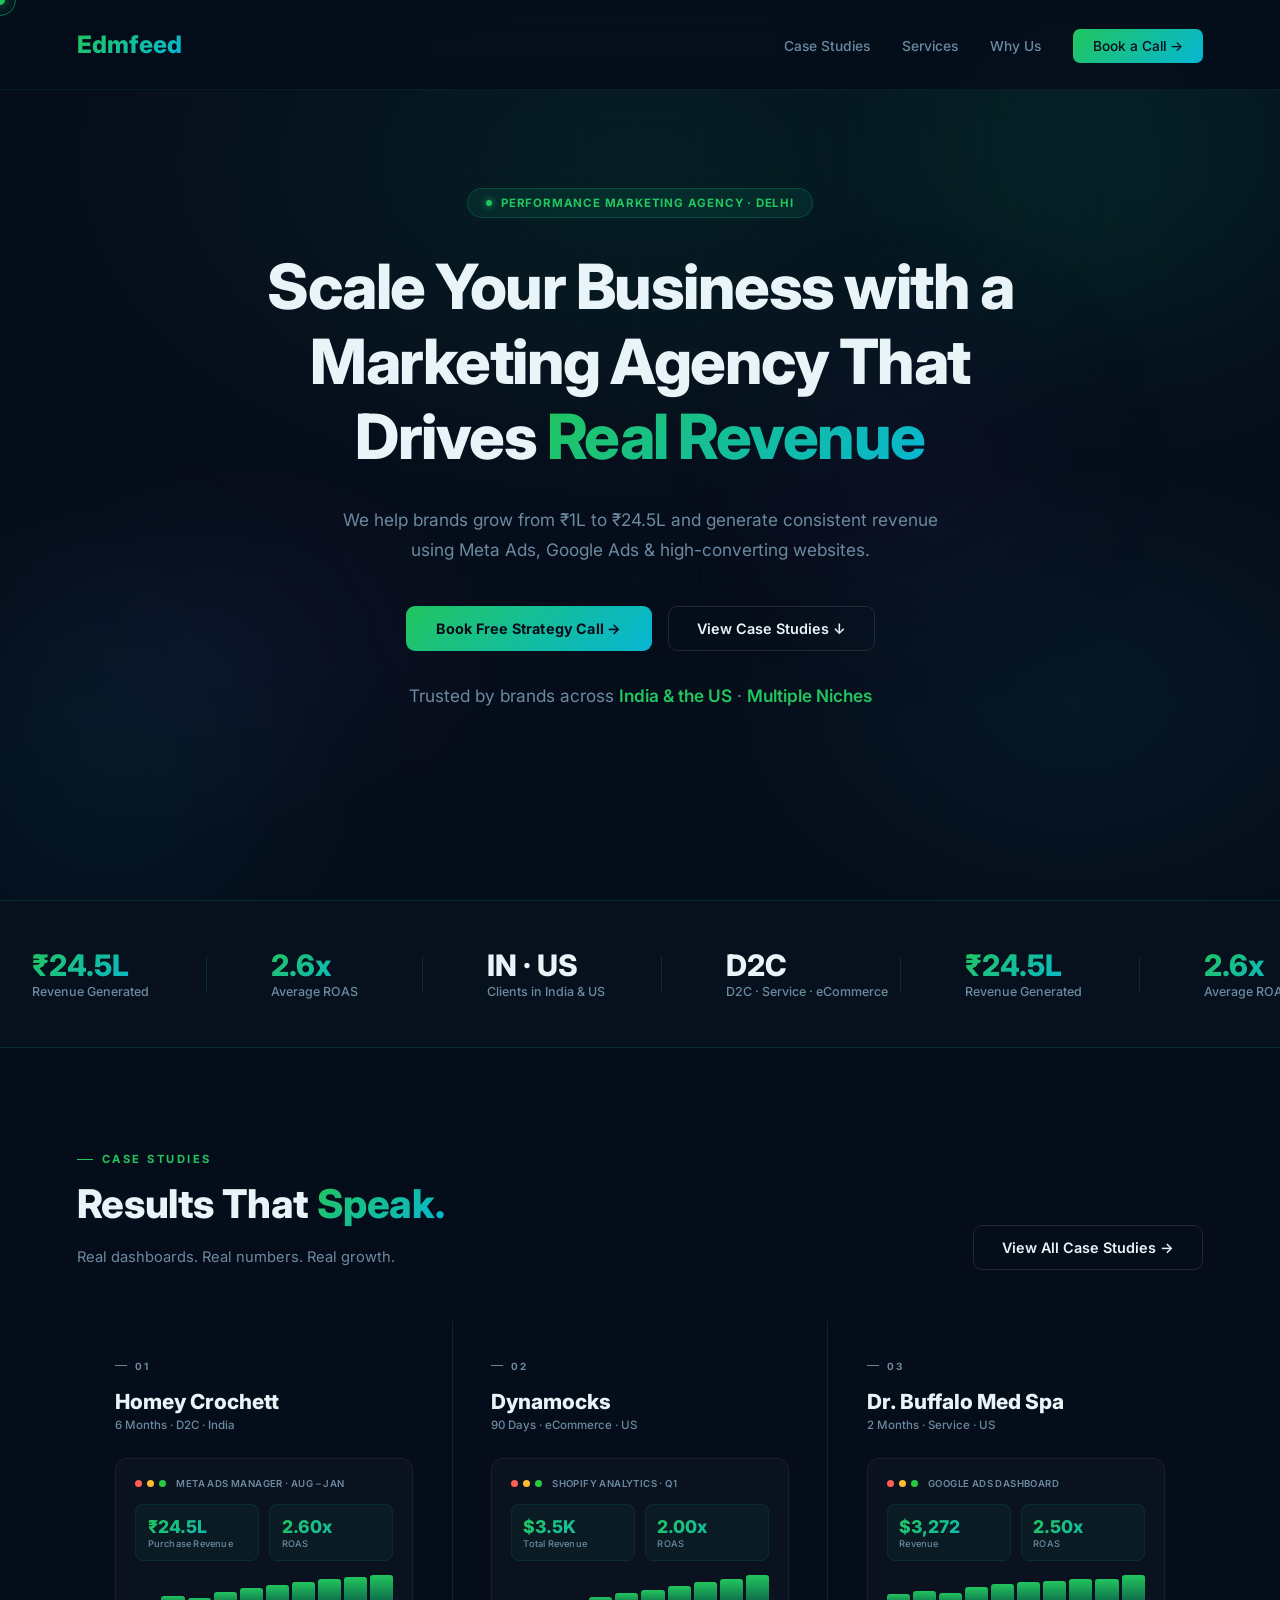
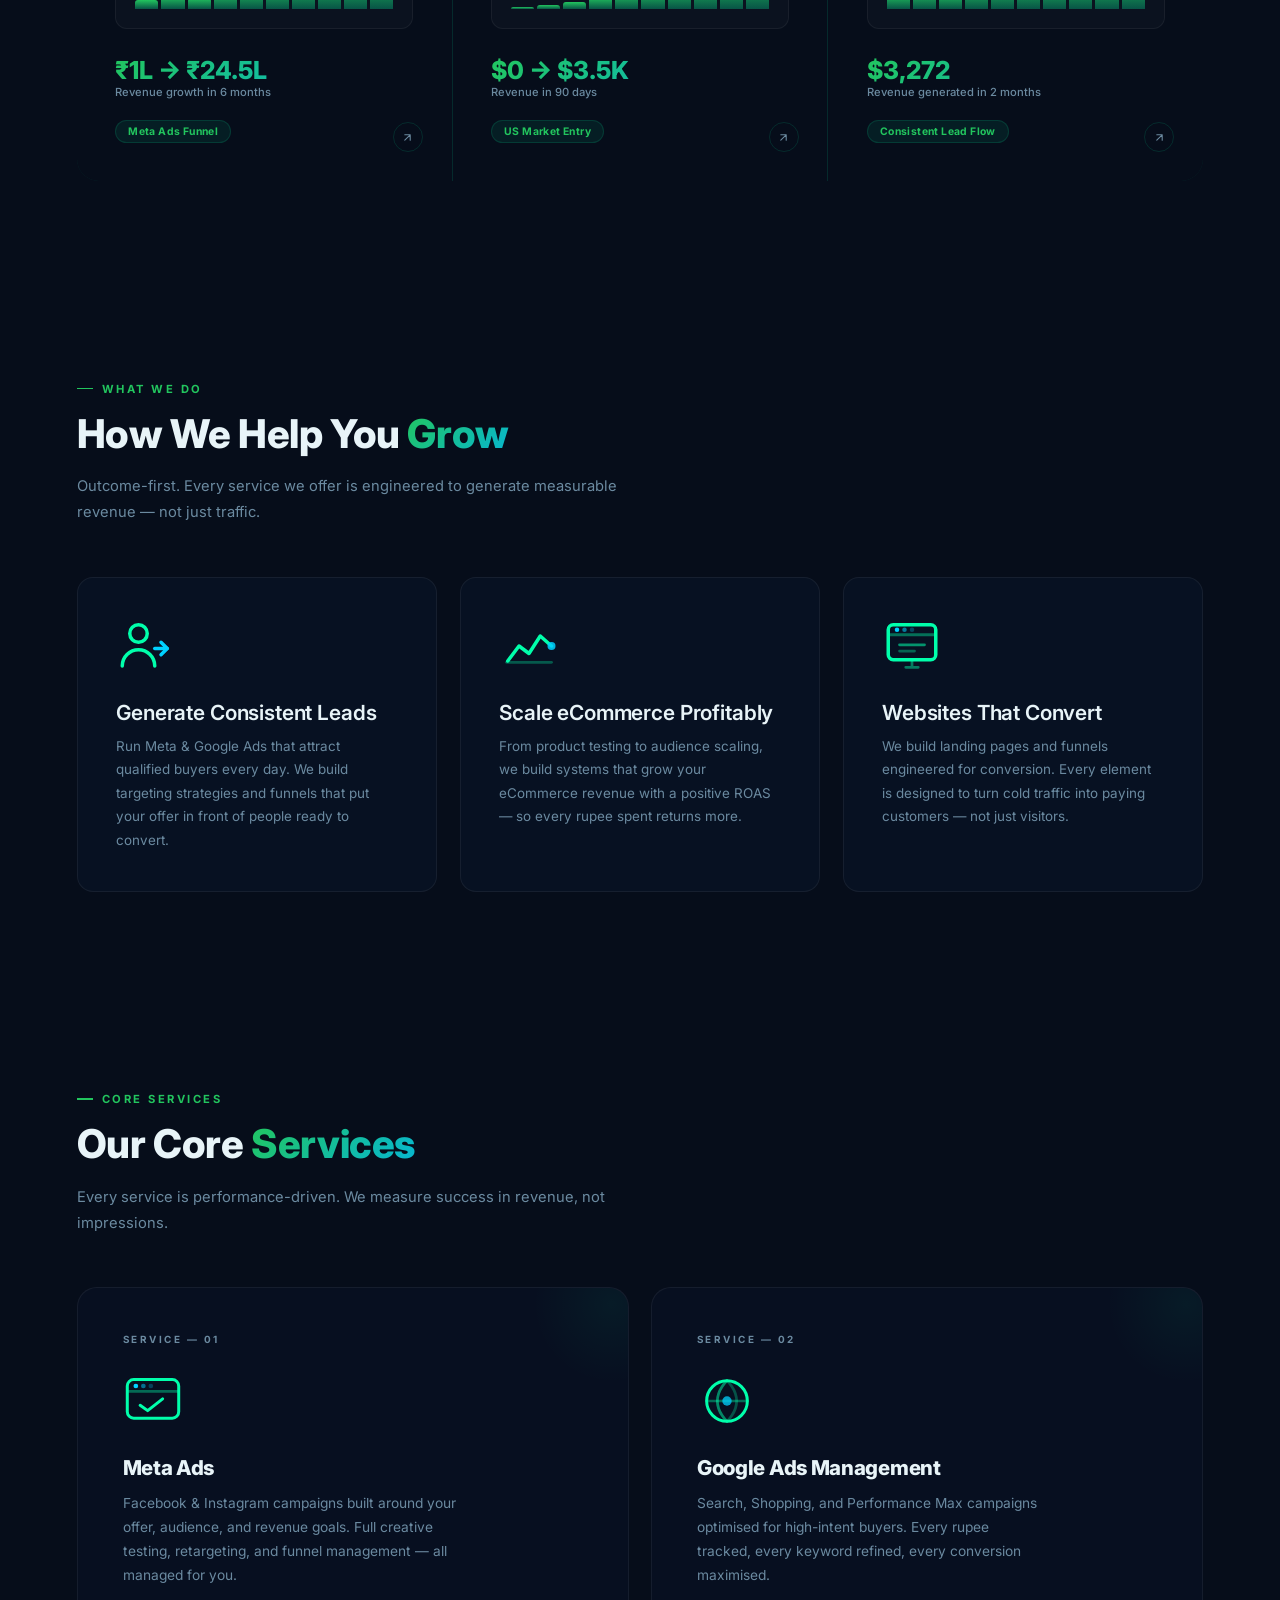
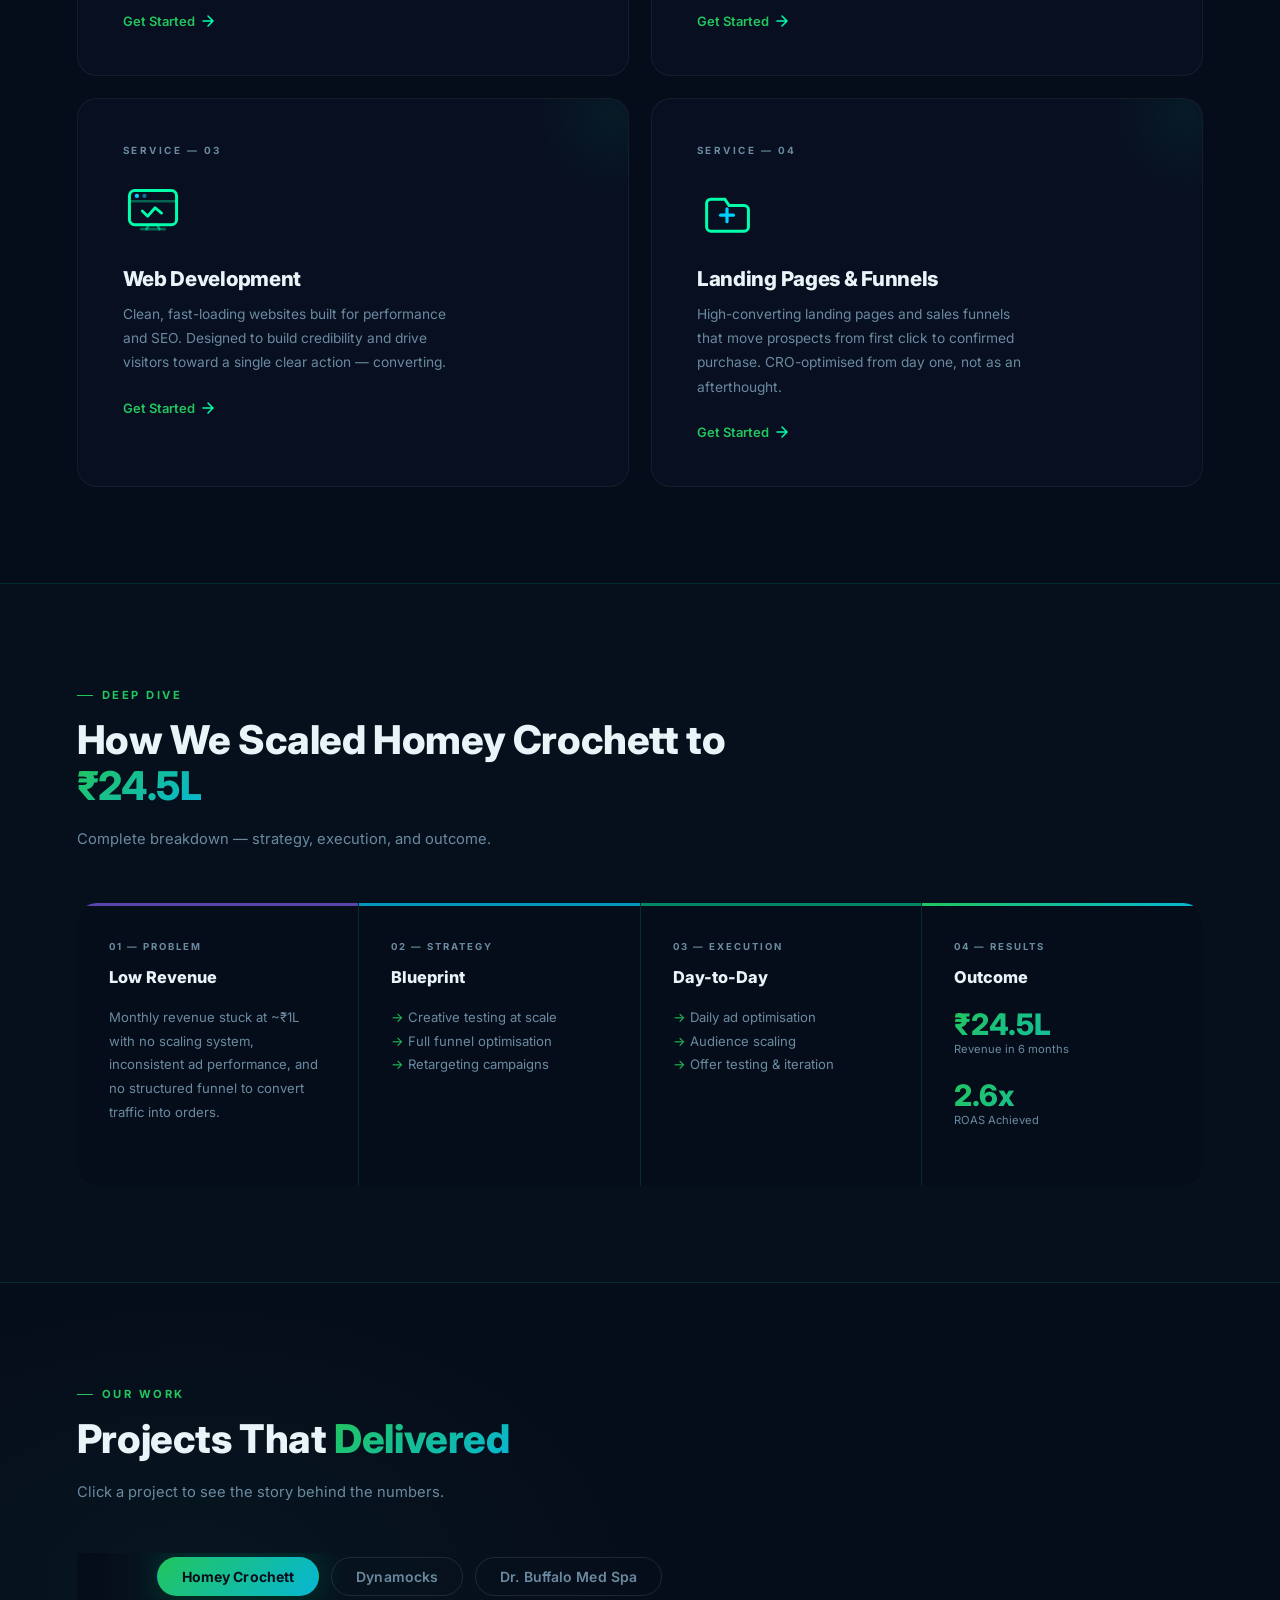
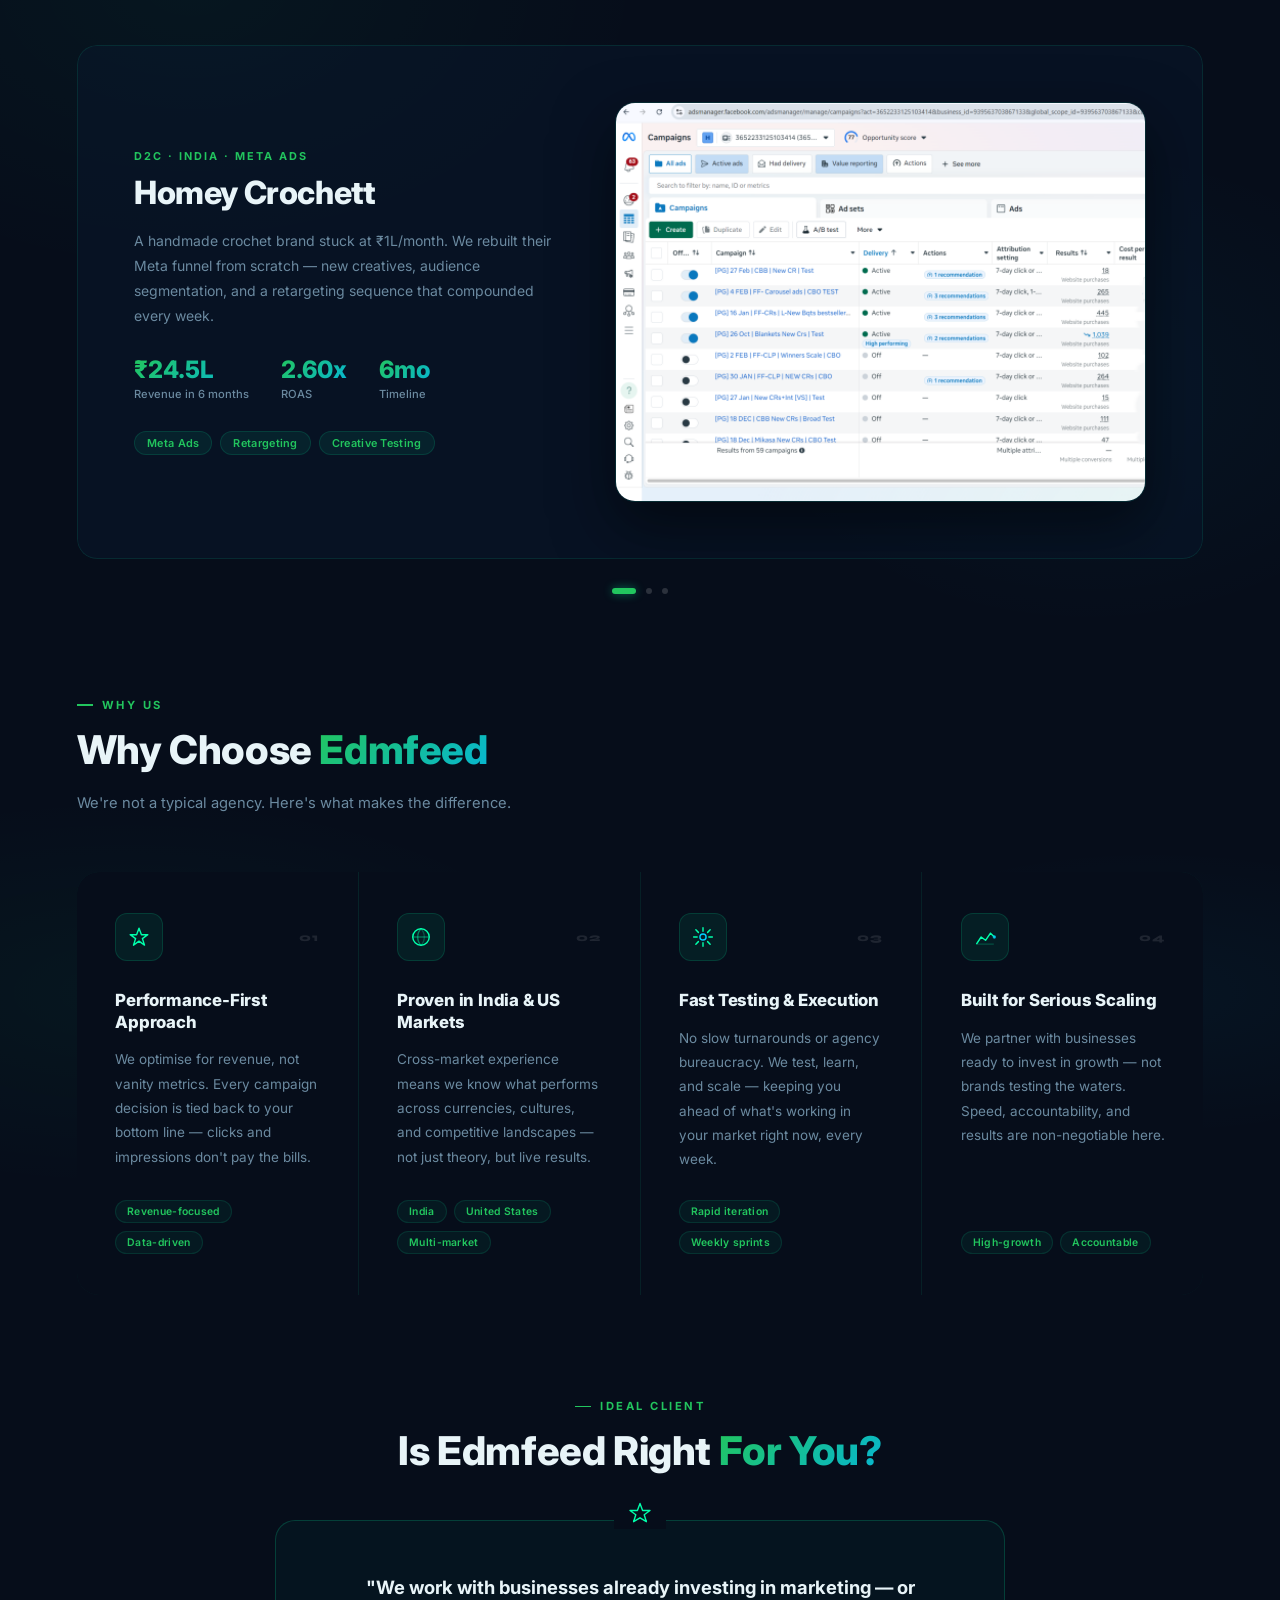
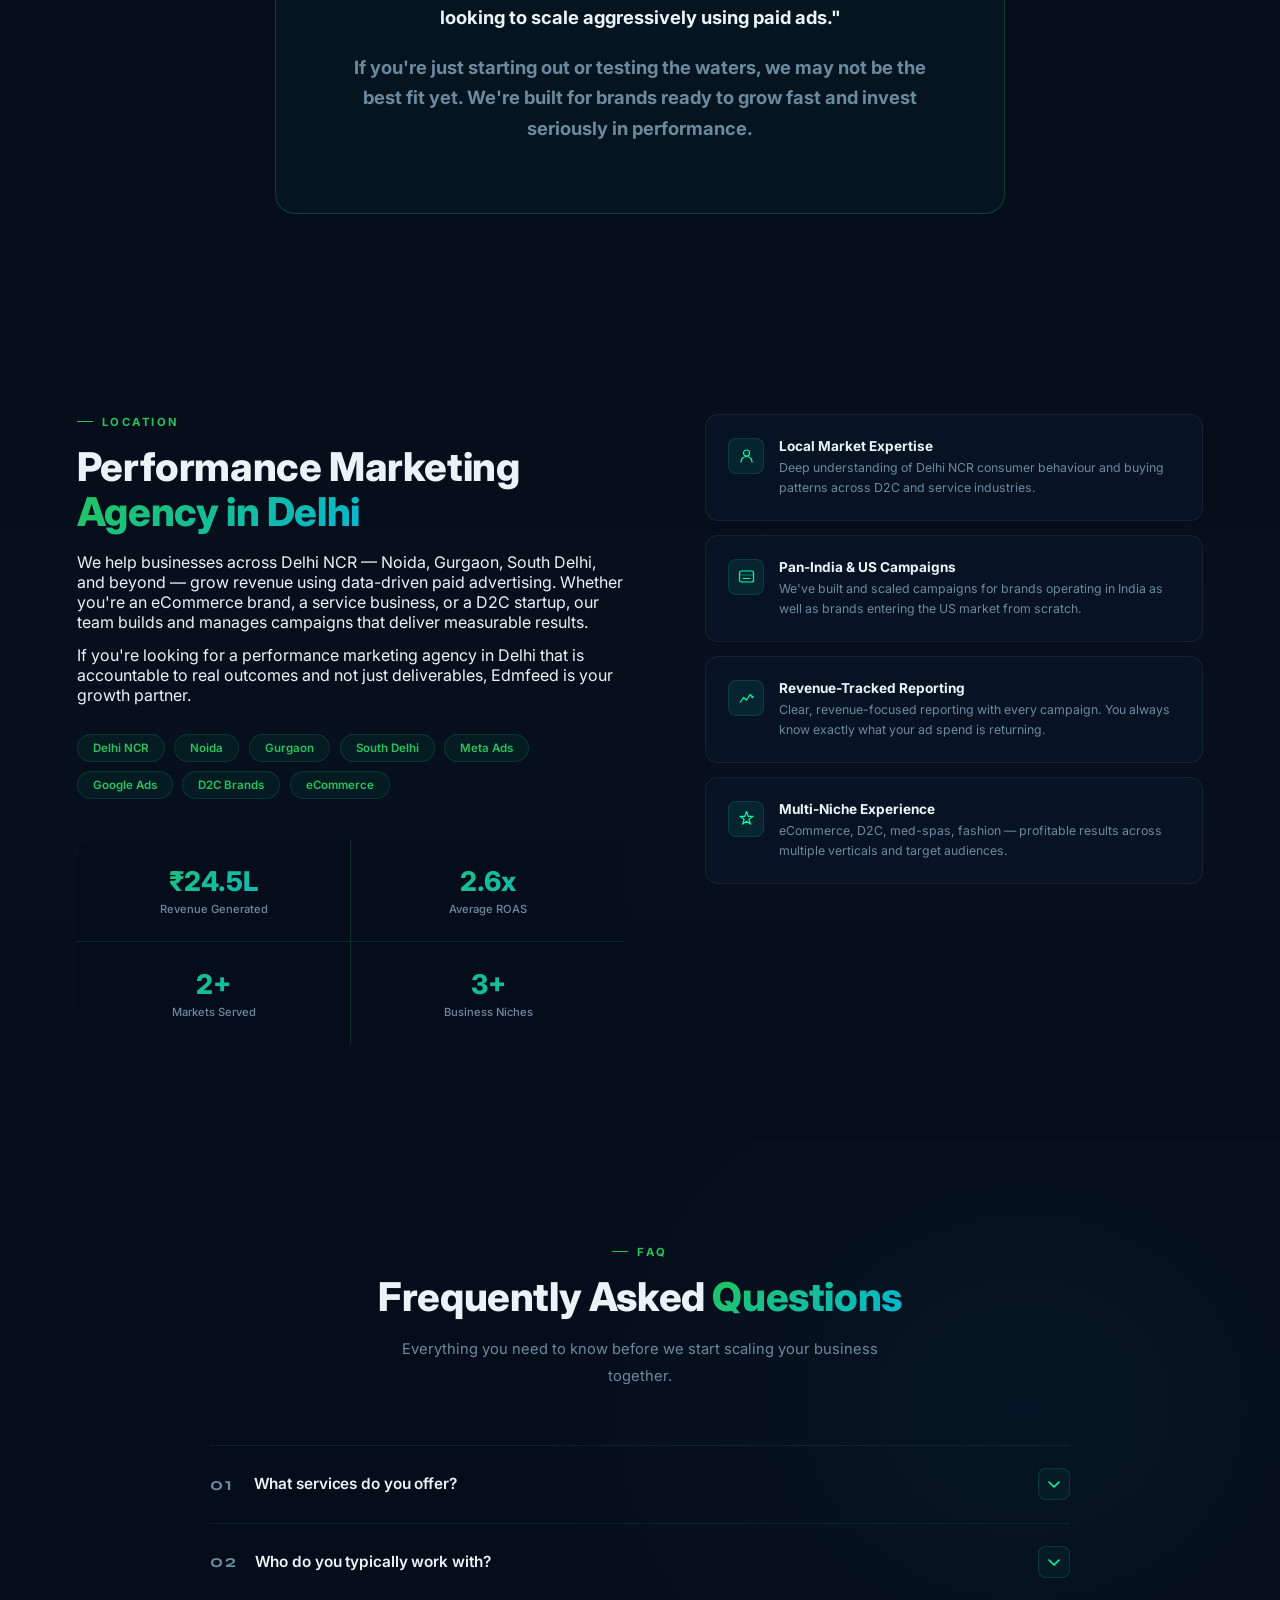
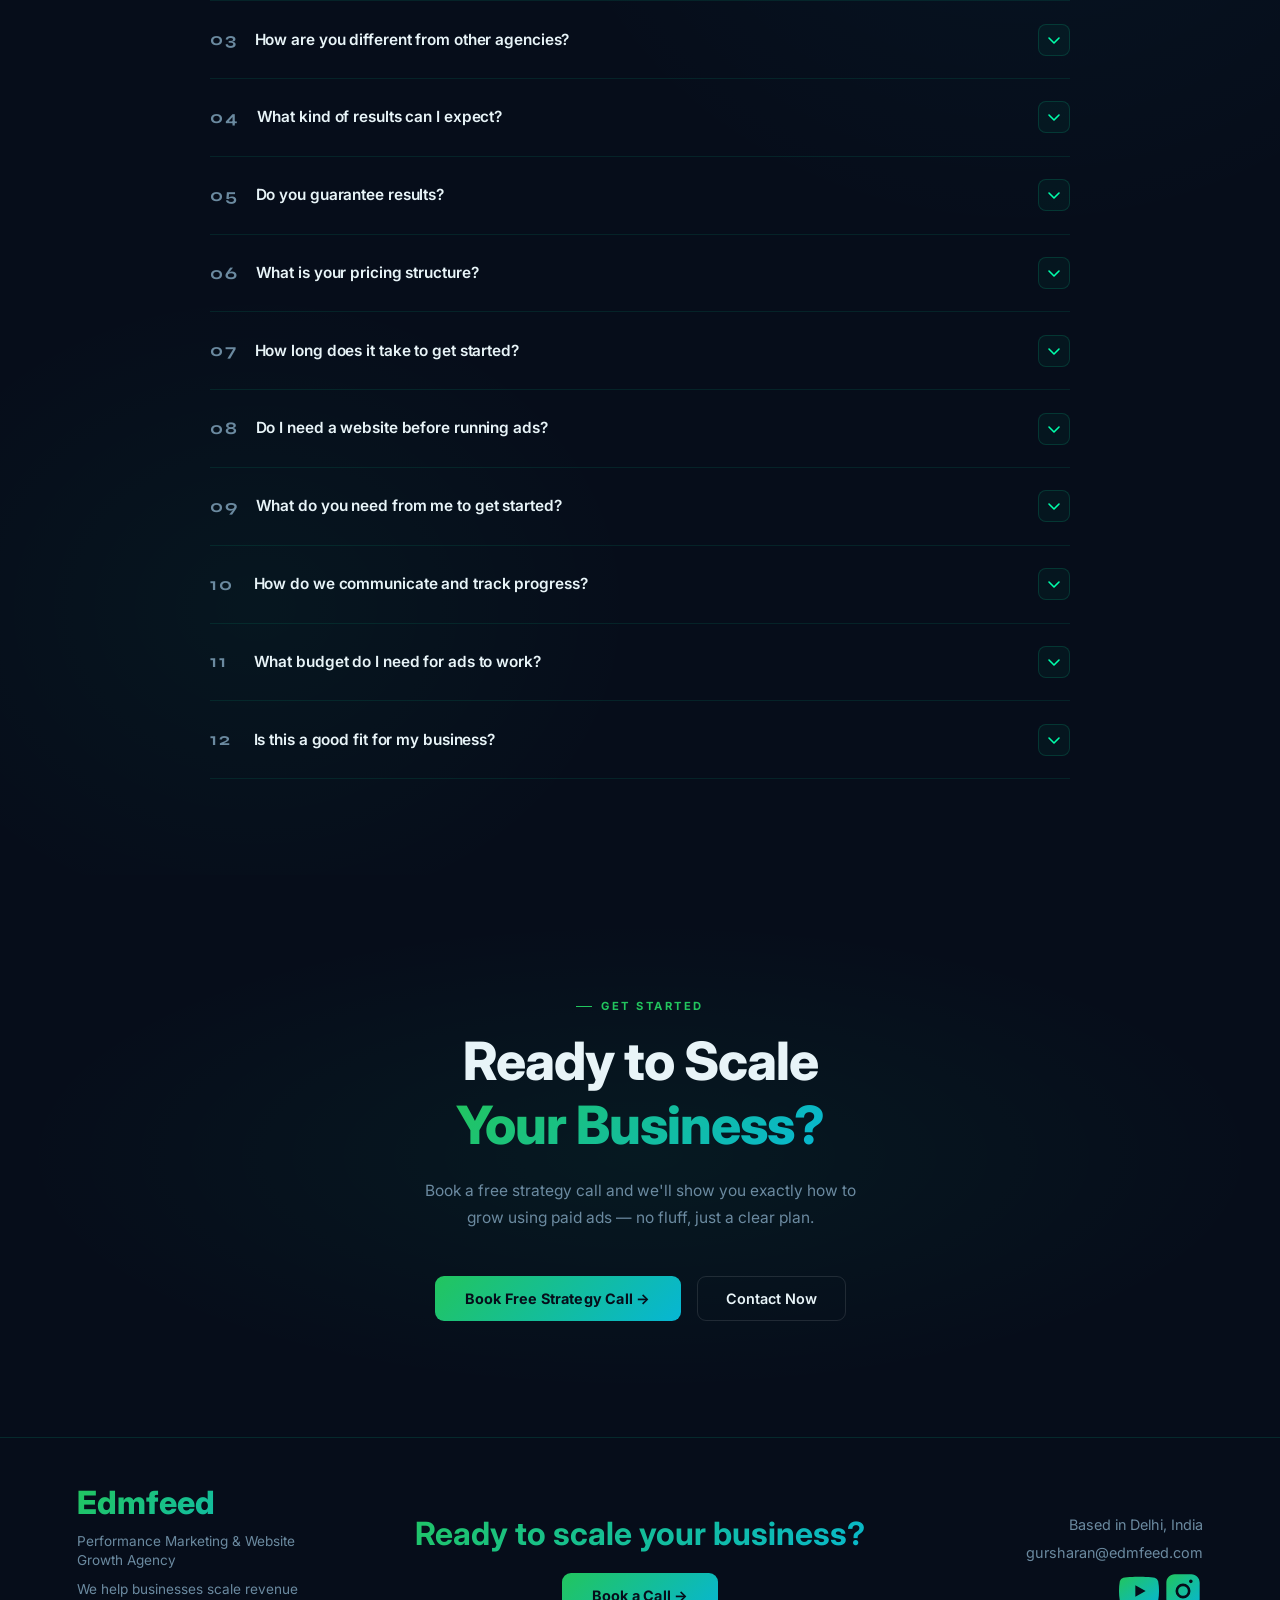
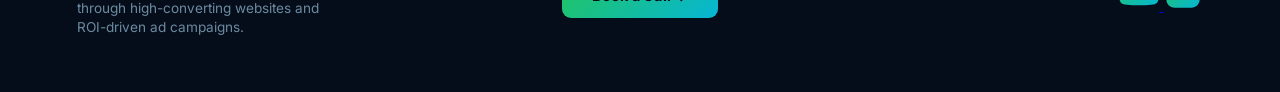
==== commit 482f9217: "correction 3" ====
--- a/index.html
+++ b/index.html
@@ -1701,17 +1701,17 @@
           <p>We help businesses scale revenue through high-converting websites and ROI-driven ad campaigns.</p>
         </div>
         <div class="footer-contact">
-          <div class="footer_c">
-            <p>Based in Delhi, India</p>
-          <p>gursharan@edmfeed.com</p>
-          </div>
+          
           <div class="footer-cta-bb">
-            <p>"Ready to scale your business?"</p>
+            <p class="gt">Ready to scale your business?</p>
           <a href="https://topmate.io/gursharan_singh/2025682" class="bp ">Book a Call →</a>
           </div>
         </div>
       <div class="footer-social">
-
+<div class="footer_c">
+            <p class="reveal visible">Based in Delhi, India</p>
+          <p class="reveal visible">gursharan@edmfeed.com</p>
+          </div>
         <a href="https://www.youtube.com/@easydigitalmarketing" target="_blank">
             <svg width="40" height="40" viewBox="0 0 24 24" fill="url(#ytGradient)" xmlns="http://www.w3.org/2000/svg">
       <defs>
--- a/assets/css/style.css
+++ b/assets/css/style.css
@@ -1333,8 +1333,9 @@
     
       }
       .footer_c p{
-        font-size: 1rem;
-        color: #fafafa;
+       font-size: 0.9rem;
+    color: var(--muted);
+    margin-bottom: 8px;
       }
       .footer-logo > *{
         text-align:left;
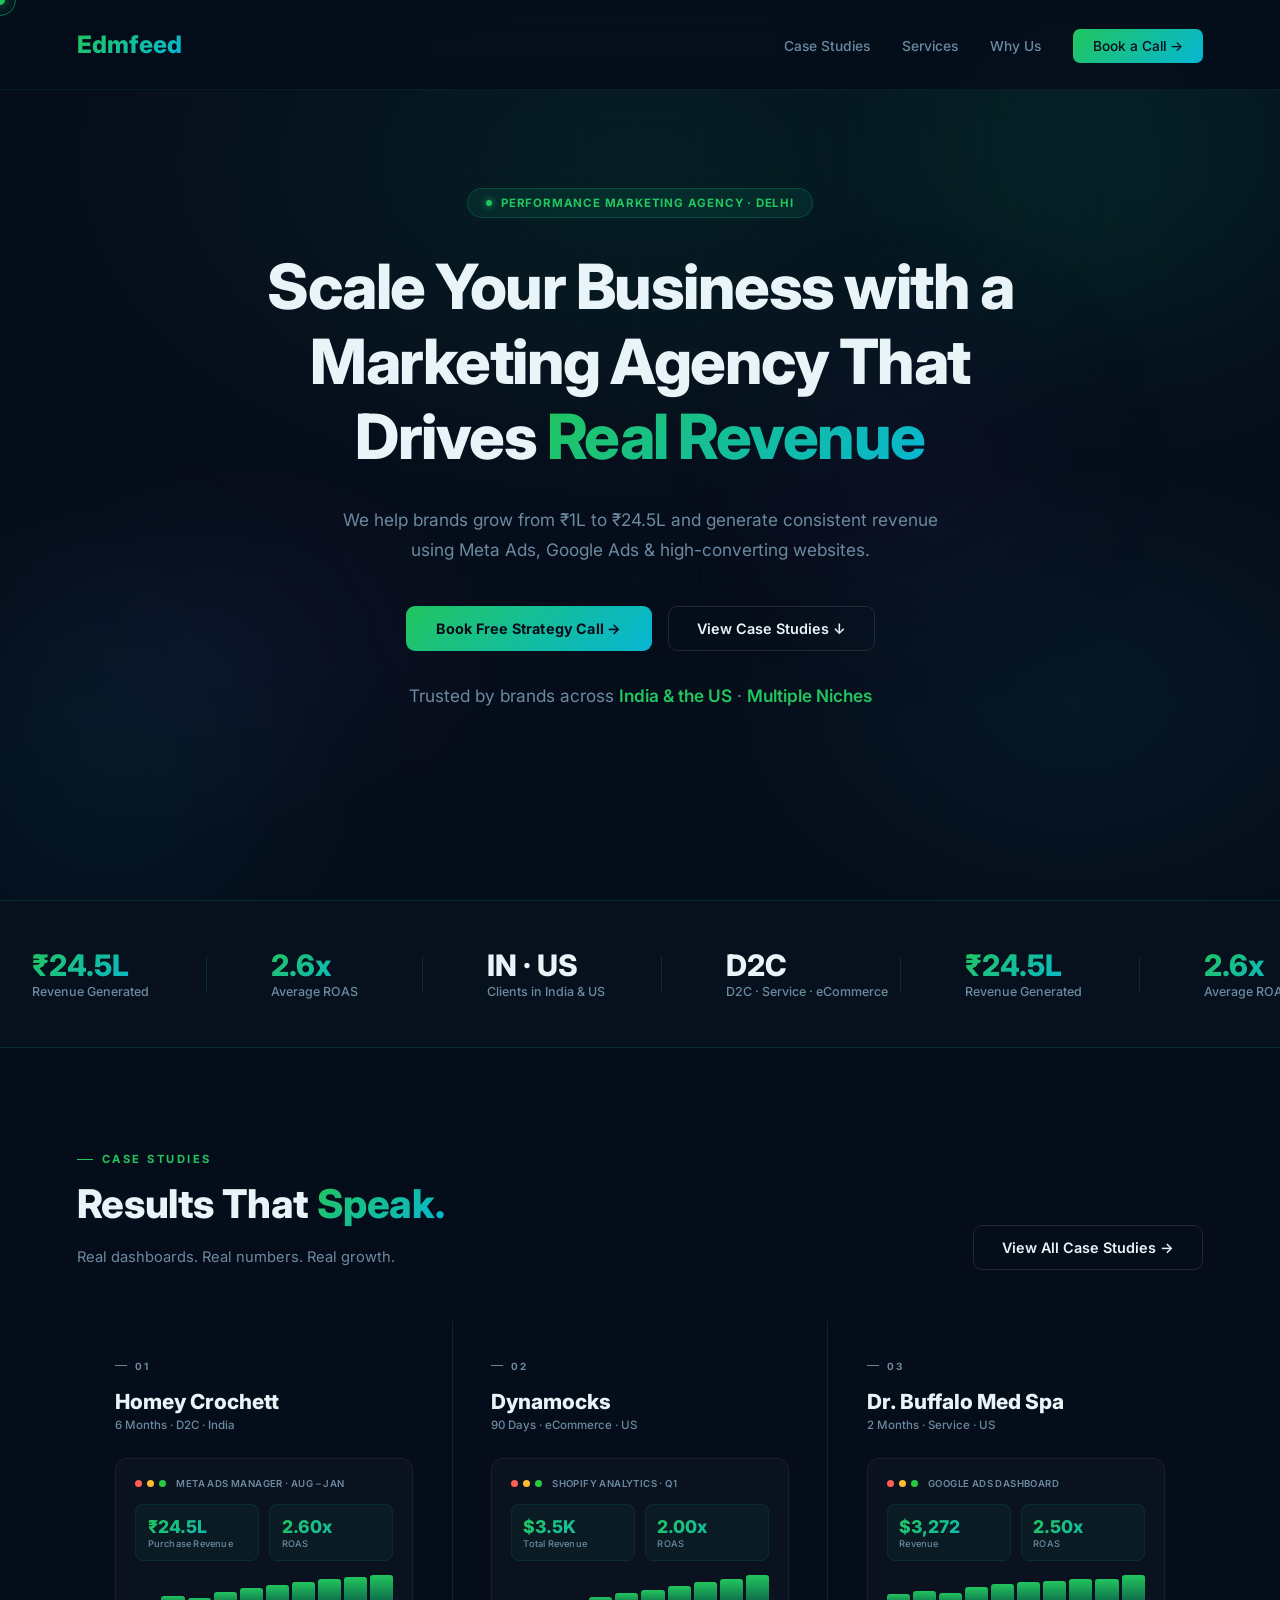
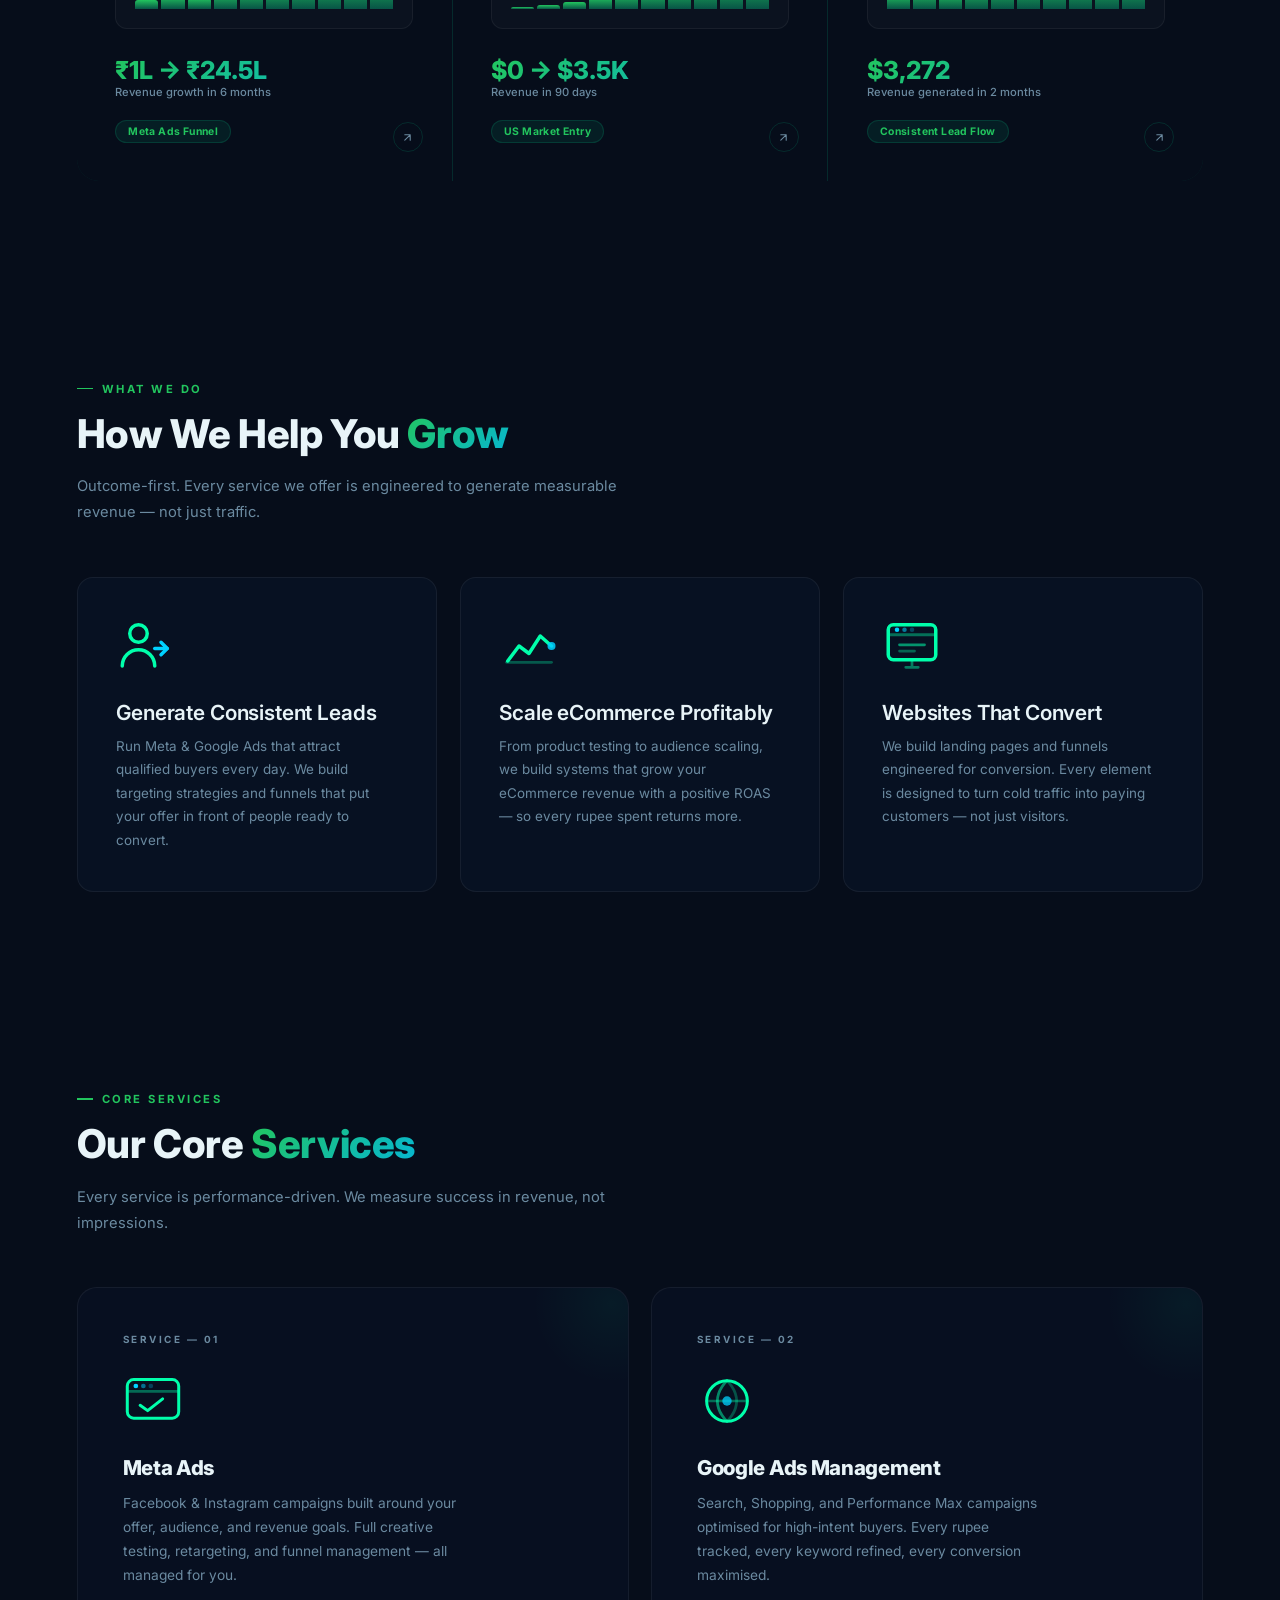
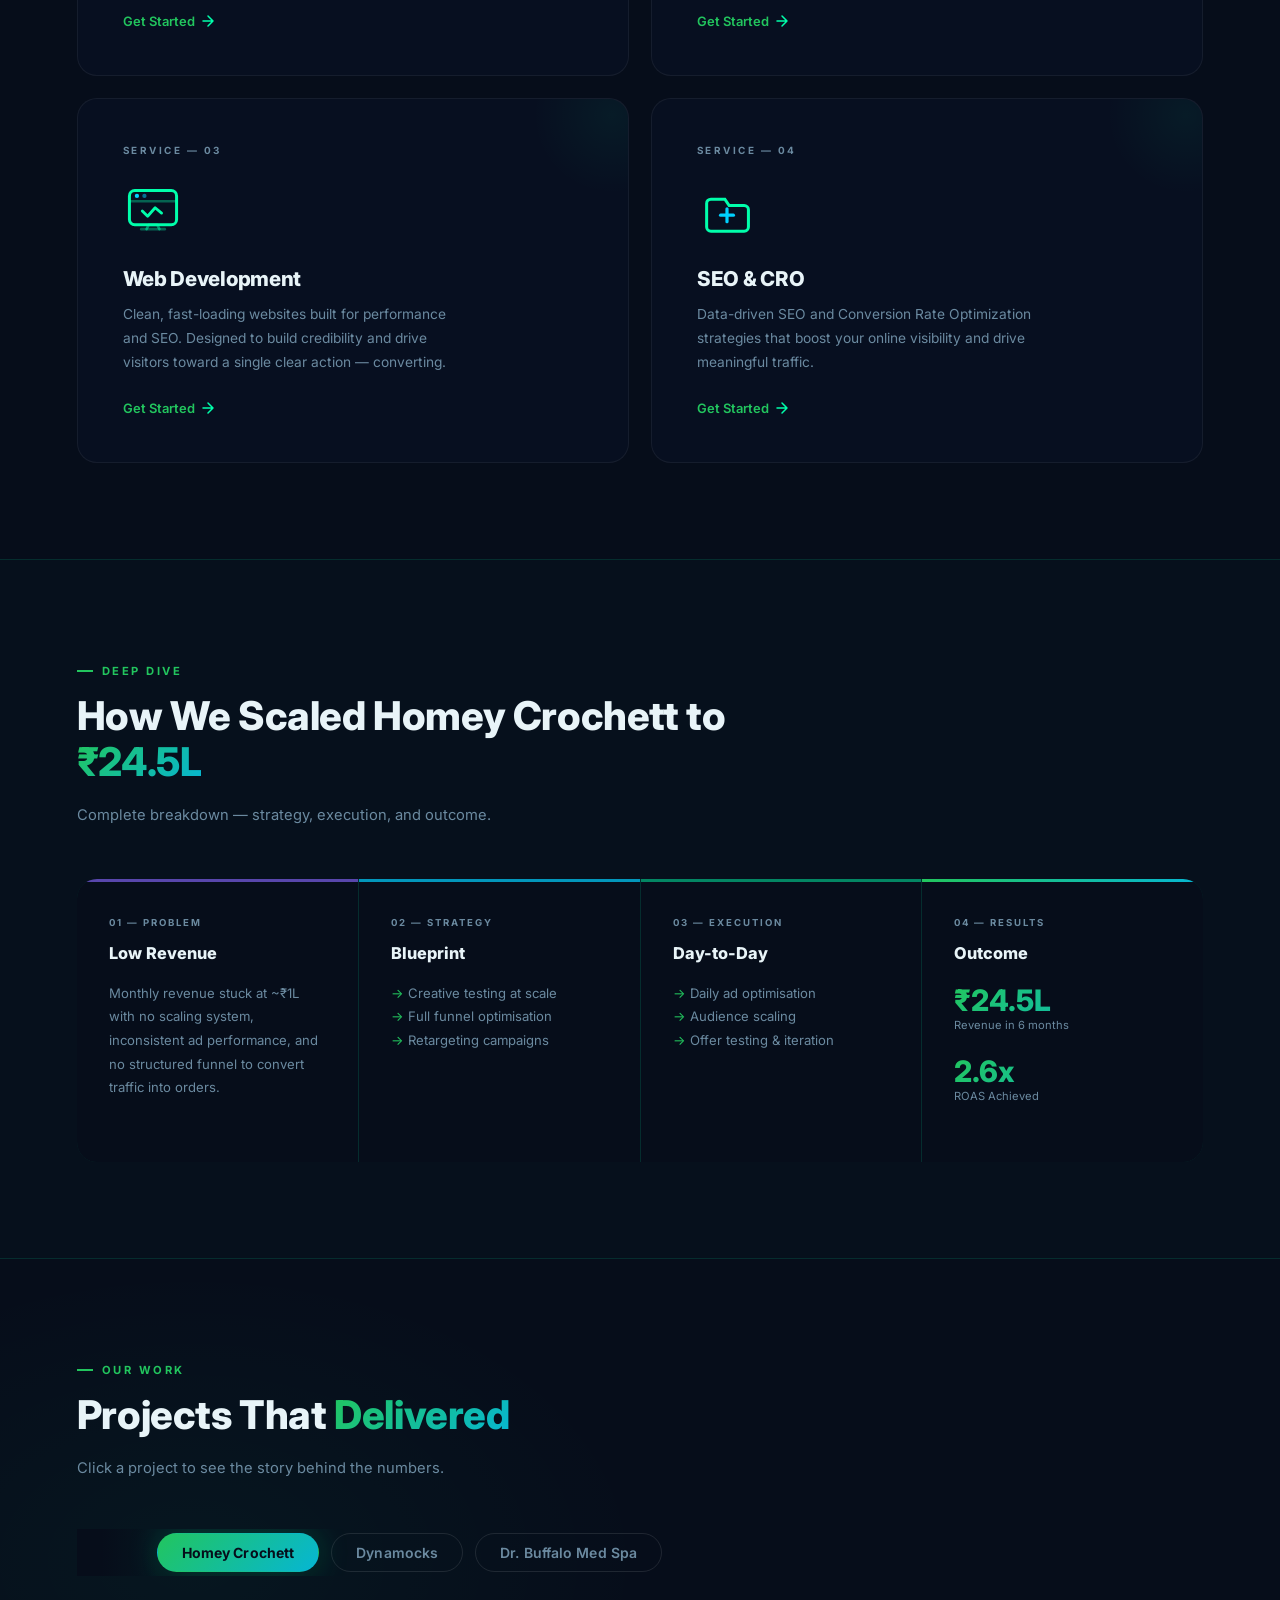
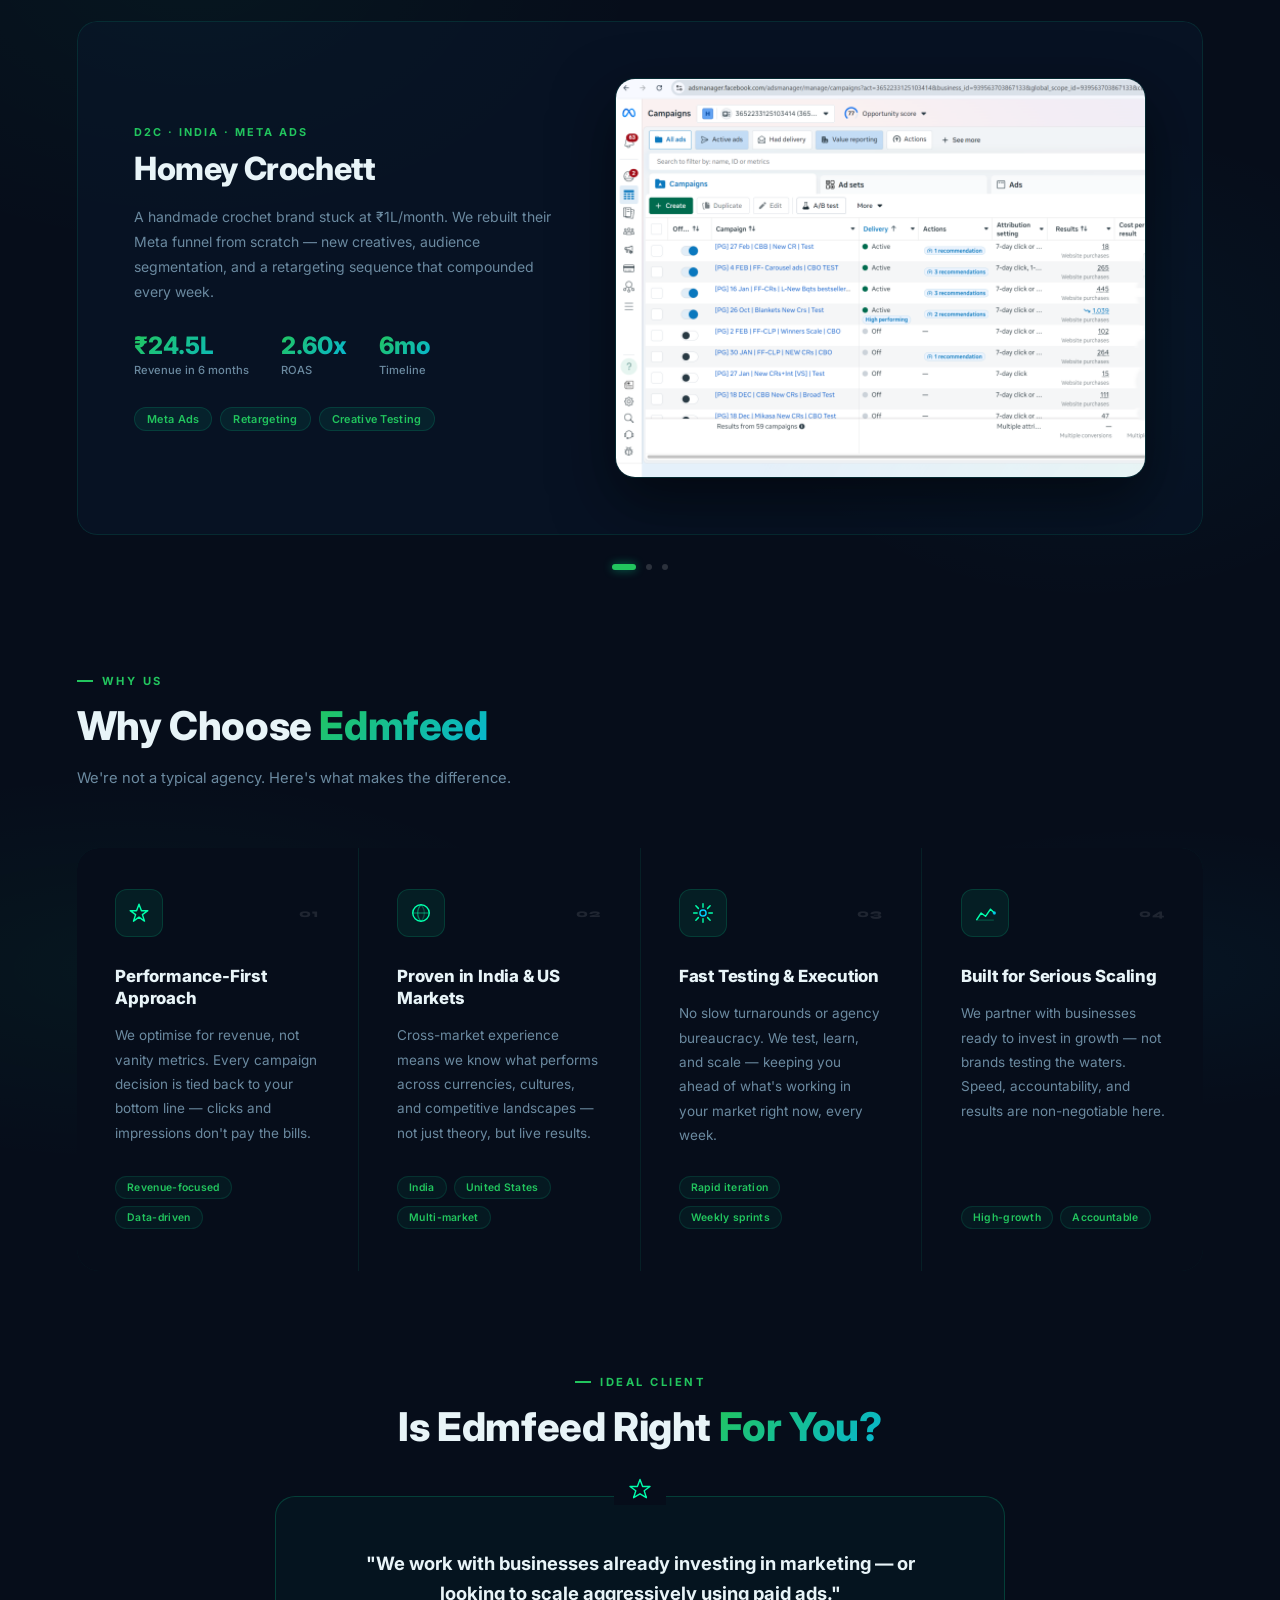
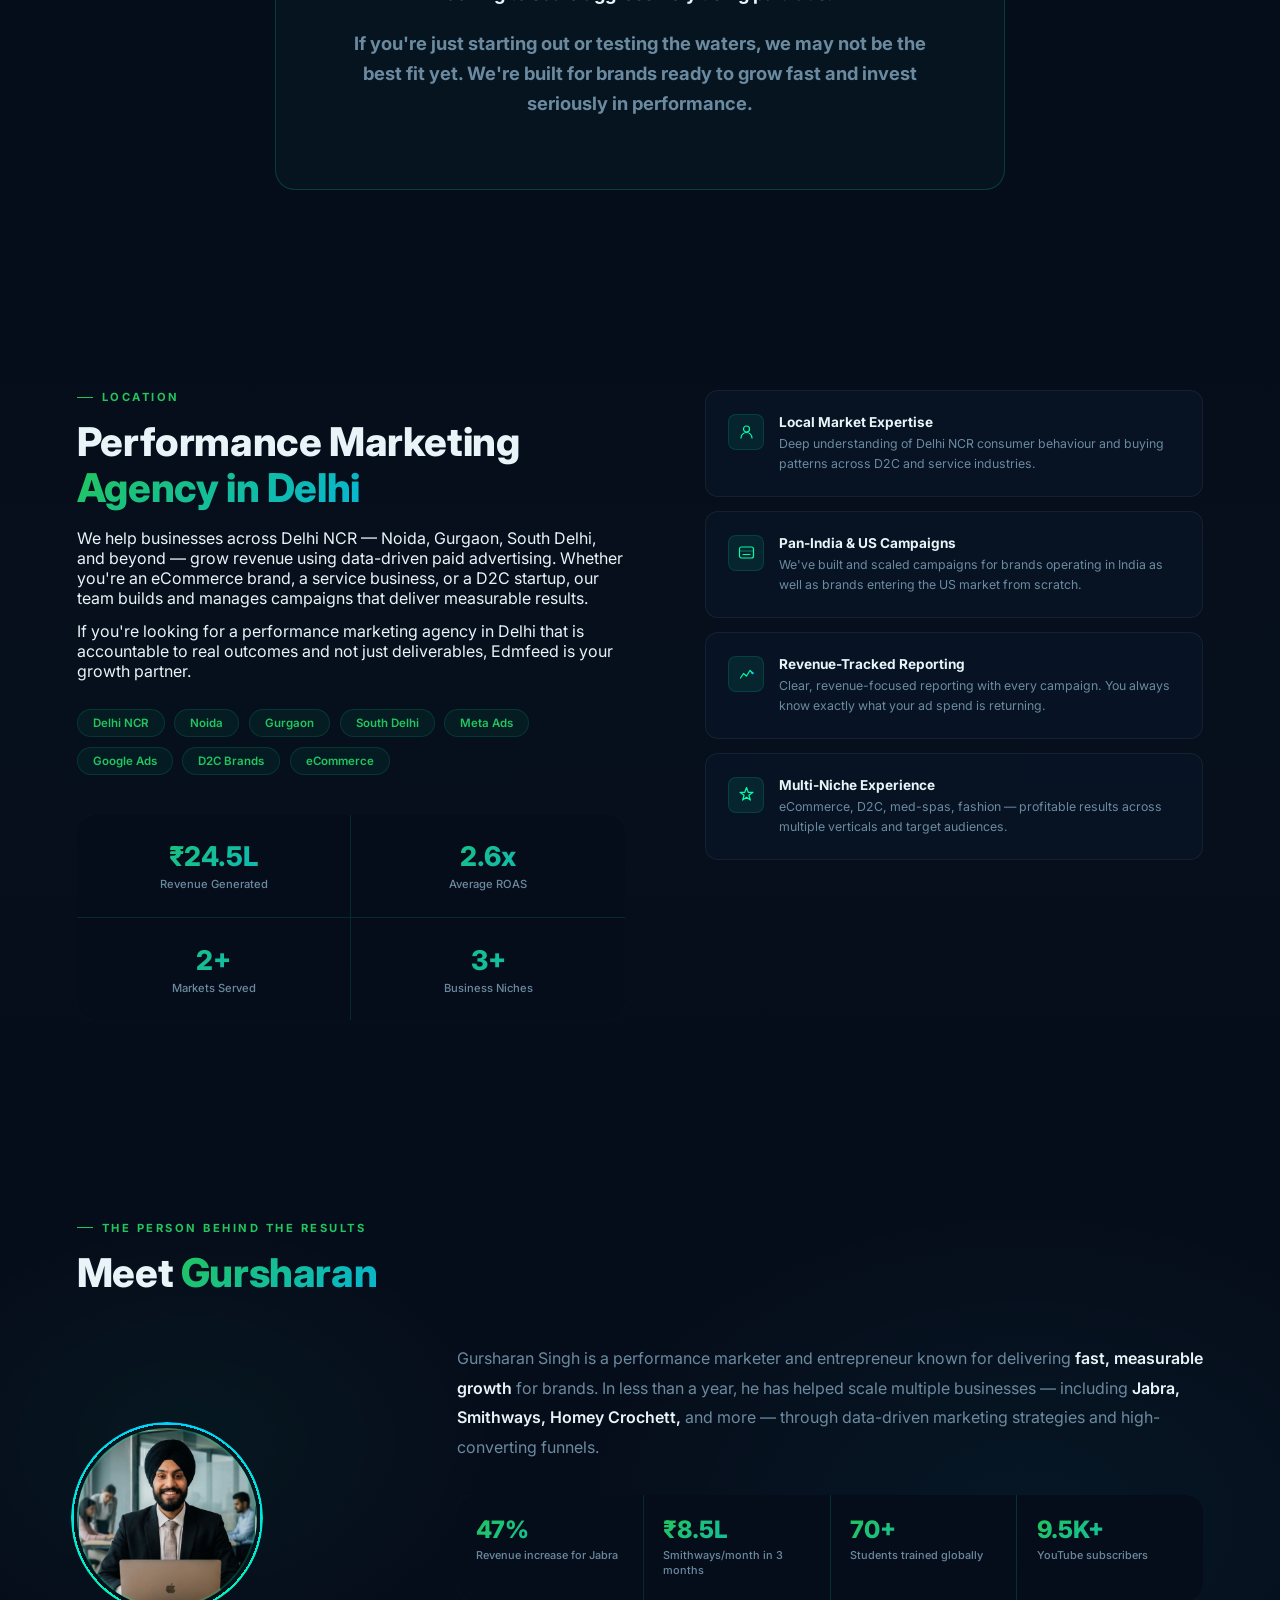
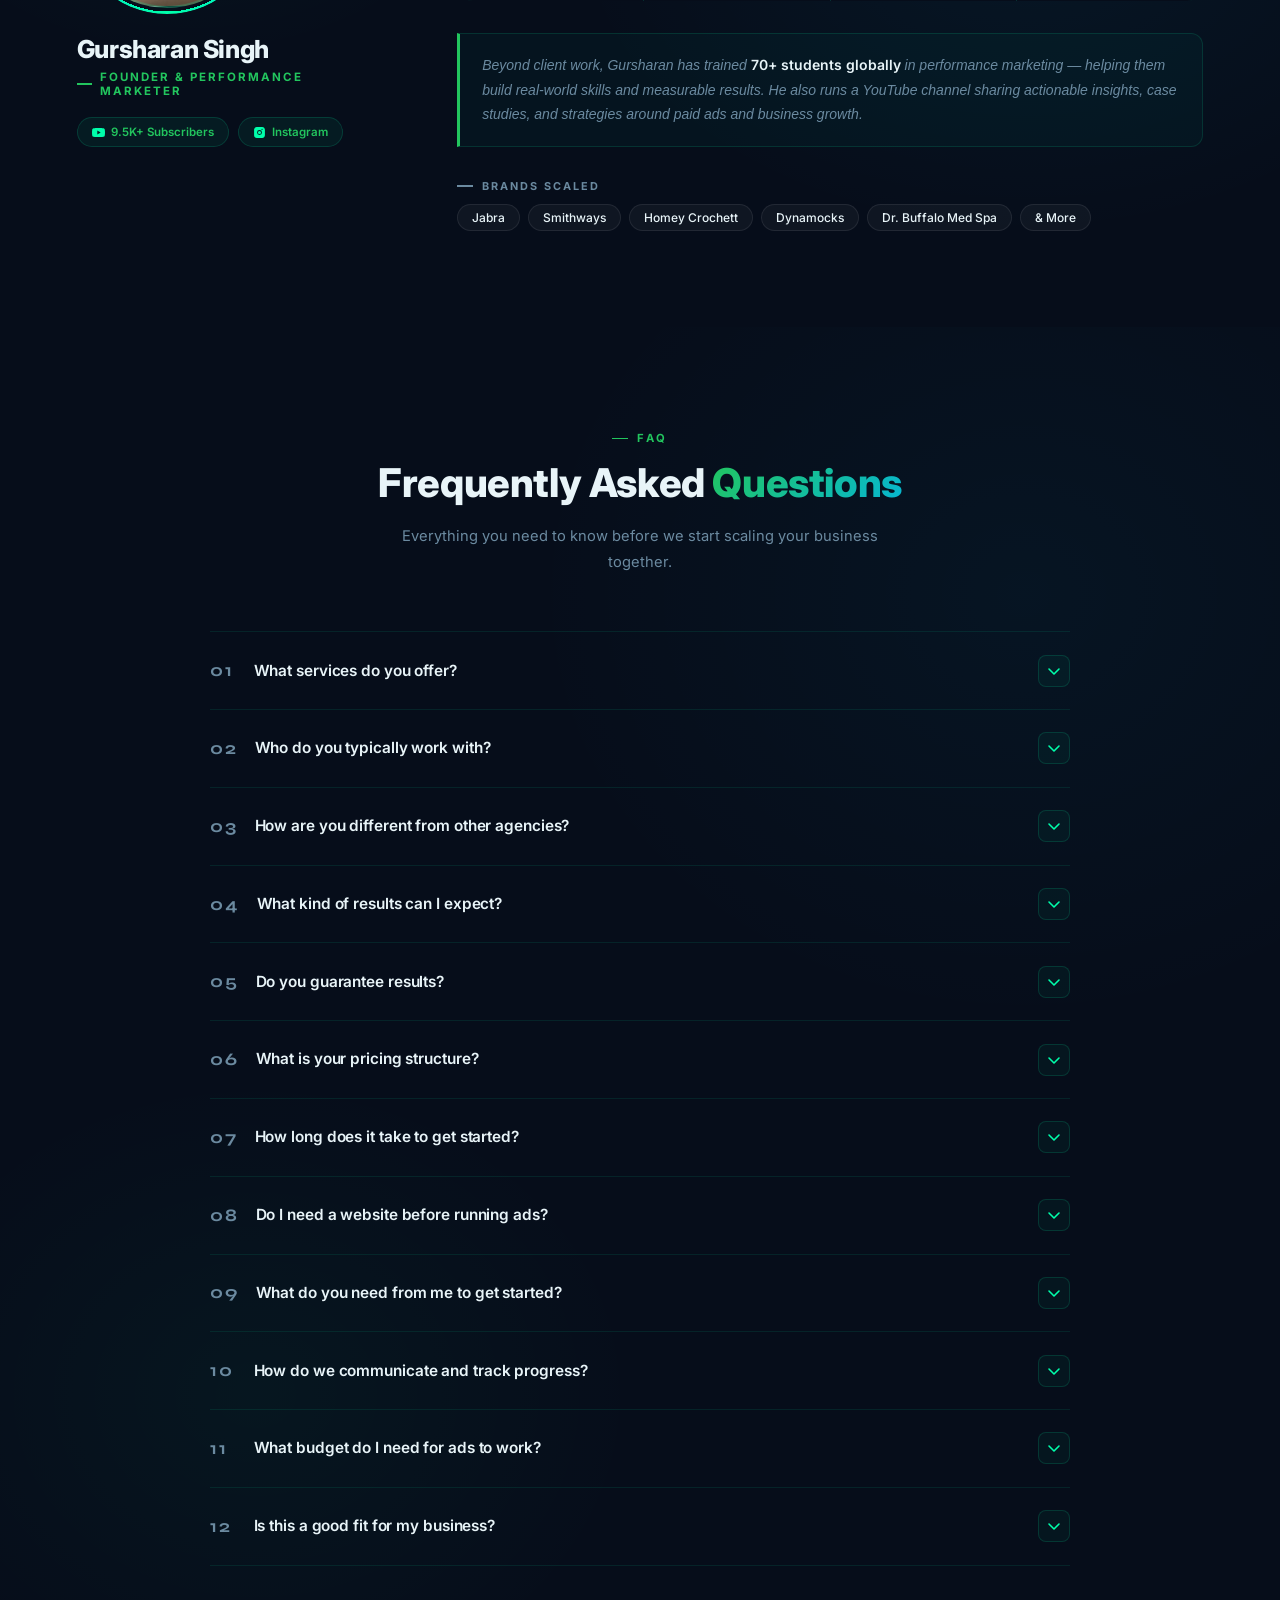
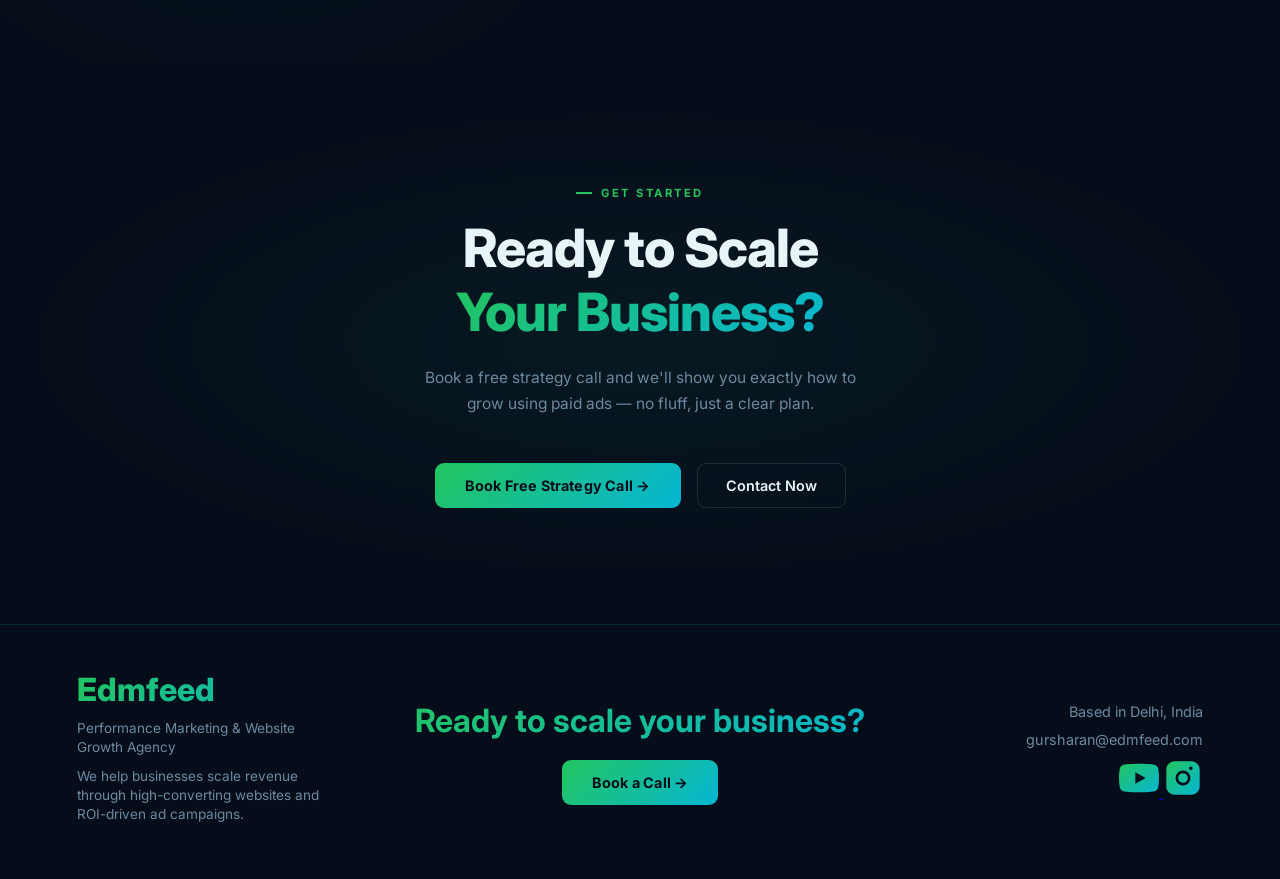
==== commit b93bc3fd: "homepage sections added" ====
--- a/index.html
+++ b/index.html
@@ -91,7 +91,7 @@
             <option>Meta Ads (Facebook & Instagram)</option>
             <option>Google Ads Management</option>
             <option>Web Development</option>
-            <option>Landing Pages & Funnels</option>
+            <option>SEO & CRO</option>
             <option>Full Performance Marketing</option>
           </select>
         </div>
@@ -816,11 +816,10 @@
               />
             </svg>
           </div>
-          <h3>Landing Pages & Funnels</h3>
+          <h3>SEO & CRO</h3>
           <p>
-            High-converting landing pages and sales funnels that move prospects
-            from first click to confirmed purchase. CRO-optimised from day one,
-            not as an afterthought.
+            Data-driven SEO and Conversion Rate Optimization strategies that boost
+            your online visibility and drive meaningful traffic.
           </p>
           <button class="sl cta-trigger">
             Get Started
@@ -1333,6 +1332,65 @@
         </div>
       </div>
     </section>
+
+    <!-- FOUNDER SECTION -->
+<section class="founder-section" id="founder">
+  <div style="position:relative;z-index:1;margin-bottom:3rem;">
+    <div class="stag">The Person Behind the Results</div>
+    <h2 class="stitle">Meet <span class="gt">Gursharan</span></h2>
+  </div>
+
+  <div class="founder-inner">
+    <div class="founder-left">
+      <div class="founder-avatar-wrap">
+        <div class="founder-avatar-ring"></div>
+        <div class="founder-avatar">
+          
+        </div>
+      </div>
+      <div>
+        <div class="founder-name">Gursharan Singh</div>
+        <div class="founder-role">Founder &amp; Performance Marketer</div>
+        <div class="founder-social-links">
+          <a class="fslink" href="https://www.youtube.com/@easydigitalmarketing" target="_blank">
+            <svg width="13" height="13" viewBox="0 0 24 24" fill="#00ffab"><path d="M23.5 6.2a3 3 0 0 0-2.1-2.1C19.5 3.5 12 3.5 12 3.5s-7.5 0-9.4.6A3 3 0 0 0 .5 6.2 31.6 31.6 0 0 0 0 12a31.6 31.6 0 0 0 .5 5.8 3 3 0 0 0 2.1 2.1c1.9.6 9.4.6 9.4.6s7.5 0 9.4-.6a3 3 0 0 0 2.1-2.1A31.6 31.6 0 0 0 24 12a31.6 31.6 0 0 0-.5-5.8zM9.8 15.5v-7l6.2 3.5-6.2 3.5z"/></svg>
+            9.5K+ Subscribers
+          </a>
+          <a class="fslink" href="https://www.instagram.com/easydigitalmarketing500" target="_blank">
+            <svg width="13" height="13" viewBox="0 0 24 24" fill="#00ffab"><path d="M7 2C4.2 2 2 4.2 2 7v10c0 2.8 2.2 5 5 5h10c2.8 0 5-2.2 5-5V7c0-2.8-2.2-5-5-5H7zm5 5.5A4.5 4.5 0 1 1 7.5 12 4.5 4.5 0 0 1 12 7.5zm0 7.4A2.9 2.9 0 1 0 9.1 12 2.9 2.9 0 0 0 12 14.9zM17.8 6.2a1.1 1.1 0 1 1-1.1-1.1 1.1 1.1 0 0 1 1.1 1.1z"/></svg>
+            Instagram
+          </a>
+        </div>
+      </div>
+    </div>
+
+    <div class="founder-right">
+      <p class="founder-bio">
+        Gursharan Singh is a performance marketer and entrepreneur known for delivering <strong>fast, measurable growth</strong> for brands. In less than a year, he has helped scale multiple businesses — including <strong>Jabra, Smithways, Homey Crochett,</strong> and more — through data-driven marketing strategies and high-converting funnels.
+      </p>
+      <div class="founder-stats">
+        <div class="fstat"><div class="fstat-val">47%</div><div class="fstat-lbl">Revenue increase for Jabra</div></div>
+        <div class="fstat"><div class="fstat-val">₹8.5L</div><div class="fstat-lbl">Smithways/month in 3 months</div></div>
+        <div class="fstat"><div class="fstat-val">70+</div><div class="fstat-lbl">Students trained globally</div></div>
+        <div class="fstat"><div class="fstat-val">9.5K+</div><div class="fstat-lbl">YouTube subscribers</div></div>
+      </div>
+      <div class="founder-highlight">
+        Beyond client work, Gursharan has trained <strong>70+ students globally</strong> in performance marketing — helping them build real-world skills and measurable results. He also runs a YouTube channel sharing actionable insights, case studies, and strategies around paid ads and business growth.
+      </div>
+      <div class="founder-clients">
+        <div class="fc-label">Brands Scaled</div>
+        <div class="fc-pills">
+          <span class="fc-pill">Jabra</span>
+          <span class="fc-pill">Smithways</span>
+          <span class="fc-pill">Homey Crochett</span>
+          <span class="fc-pill">Dynamocks</span>
+          <span class="fc-pill">Dr. Buffalo Med Spa</span>
+          <span class="fc-pill">&amp; More</span>
+        </div>
+      </div>
+    </div>
+  </div>
+</section>
 
     <!-- FAQ SECTION -->
     <section class="faq-section">
--- a/assets/css/style.css
+++ b/assets/css/style.css
@@ -2503,4 +2503,185 @@
   .wcard {
     padding: 2rem 1.8rem;
   }
+}
+
+
+
+/* ── FOUNDER SECTION ── */
+.founder-section {
+  padding: 96px 6%;
+  position: relative;
+  overflow: hidden;
+}
+.founder-section::before {
+  content: '';
+  position: absolute;
+  inset: 0;
+  background:
+    radial-gradient(ellipse 55% 60% at 80% 50%, rgba(0,209,255,0.05), transparent 65%),
+    radial-gradient(ellipse 40% 45% at 15% 40%, rgba(0,255,171,0.045), transparent 60%);
+  pointer-events: none;
+}
+.founder-inner {
+  display: grid;
+  grid-template-columns: 300px 1fr;
+  gap: 5rem;
+  align-items: center;
+  position: relative;
+  z-index: 1;
+}
+.founder-left { display: flex; flex-direction: column; gap: 1.6rem; }
+.founder-avatar-wrap { position: relative; width: 180px; height: 180px; }
+.founder-avatar-ring {
+  position: absolute;
+  inset: -6px;
+  border-radius: 50%;
+  background: conic-gradient(from 180deg, #00ffab, #00d1ff, #00ffab);
+  animation: spin 6s linear infinite;
+  -webkit-mask: radial-gradient(farthest-side, transparent calc(100% - 2.5px), #000 calc(100% - 2.5px));
+  mask: radial-gradient(farthest-side, transparent calc(100% - 2.5px), #000 calc(100% - 2.5px));
+}
+@keyframes spin { to { transform: rotate(360deg); } }
+.founder-avatar {
+
+  width: 180px;
+  height: 180px;
+  border-radius: 50%;
+  background: rgba(8,18,36,0.9);
+  border: 2px solid rgba(0,255,171,0.2);
+  display: flex;
+  align-items: center;
+  justify-content: center;
+  position: relative;
+  background-image: url('../images/founder.png');
+background-size: cover;
+background-position: center;
+}
+.founder-initials {
+  font-family: 'Inter', sans-serif;
+  font-size: 2.6rem;
+  font-weight: 800;
+  background: linear-gradient(135deg, #00ffab, #00d1ff);
+  -webkit-background-clip: text;
+  -webkit-text-fill-color: transparent;
+}
+.founder-name {
+  font-family: 'Inter', sans-serif;
+  font-size: 1.55rem;
+  font-weight: 800;
+  letter-spacing: -0.4px;
+  color: var(--text);
+}
+.founder-role {
+  font-size: 0.72rem;
+  font-weight: 700;
+  color: var(--green);
+  letter-spacing: 2px;
+  text-transform: uppercase;
+  display: flex;
+  align-items: center;
+  gap: 8px;
+  margin-top: 0.4rem;
+  margin-bottom: 1.2rem;
+}
+.founder-role::before { content: ''; width: 16px; height: 1.5px; background: var(--green); }
+.founder-social-links { display: flex; gap: 0.6rem; flex-wrap: wrap; }
+.fslink {
+  display: inline-flex;
+  align-items: center;
+  gap: 6px;
+  padding: 7px 14px;
+  background: rgba(0,255,171,0.06);
+  border: 1px solid rgba(0,255,171,0.15);
+  border-radius: 100px;
+  font-size: 0.72rem;
+  font-weight: 600;
+  color: var(--green);
+  text-decoration: none;
+  transition: all 0.3s;
+}
+.fslink:hover {
+  background: rgba(0,255,171,0.12);
+  border-color: rgba(0,255,171,0.3);
+  transform: translateY(-1px);
+}
+.founder-right { display: flex; flex-direction: column; gap: 2rem; }
+.founder-bio {
+  font-size: 1rem;
+  color: var(--muted);
+  line-height: 1.85;
+  font-weight: 400;
+}
+.founder-bio strong { color: var(--text); font-weight: 600; }
+.founder-stats {
+  display: grid;
+  grid-template-columns: repeat(4, 1fr);
+  gap: 1px;
+  background: var(--border);
+  border-radius: 16px;
+  overflow: hidden;
+}
+.fstat {
+  background: var(--bg);
+  padding: 1.4rem 1.2rem;
+  display: flex;
+  flex-direction: column;
+  gap: 0.3rem;
+  transition: background 0.3s;
+}
+.fstat:hover { background: rgba(0,255,171,0.025); }
+.fstat-val {
+  font-family: 'Inter', sans-serif;
+  font-size: 1.5rem;
+  font-weight: 800;
+  background: linear-gradient(135deg, var(--green), var(--cyan));
+  -webkit-background-clip: text;
+  -webkit-text-fill-color: transparent;
+  line-height: 1.1;
+}
+.fstat-lbl { font-size: 0.68rem; color: var(--muted); font-weight: 500; line-height: 1.4; }
+.founder-highlight {
+  background: rgba(0,255,171,0.03);
+  border: 1px solid rgba(0,255,171,0.13);
+  border-left: 3px solid var(--green);
+  border-radius: 0 12px 12px 0;
+  padding: 1.2rem 1.4rem;
+  font-size: 0.875rem;
+  color: var(--muted);
+  line-height: 1.75;
+  font-style: italic;
+}
+.founder-highlight strong { color: var(--text); font-weight: 600; font-style: normal; }
+.founder-clients { display: flex; flex-direction: column; gap: 0.7rem; }
+.fc-label {
+  font-size: 0.68rem;
+  font-weight: 700;
+  letter-spacing: 2px;
+  text-transform: uppercase;
+  color: var(--muted);
+  display: flex;
+  align-items: center;
+  gap: 9px;
+}
+.fc-label::before { content: ''; width: 16px; height: 1.5px; background: var(--muted); }
+.fc-pills { display: flex; flex-wrap: wrap; gap: 0.5rem; }
+.fc-pill {
+  padding: 5px 14px;
+  background: rgba(255,255,255,0.04);
+  border: 1px solid rgba(255,255,255,0.08);
+  border-radius: 100px;
+  font-size: 0.75rem;
+  color: var(--text);
+  font-weight: 500;
+  transition: all 0.3s;
+}
+.fc-pill:hover { border-color: rgba(0,255,171,0.25); color: var(--green); background: rgba(0,255,171,0.05); }
+
+@media (max-width: 960px) {
+  .founder-inner { grid-template-columns: 1fr; gap: 3rem; }
+  .founder-stats { grid-template-columns: repeat(2,1fr); }
+}
+@media (max-width: 580px) {
+  .founder-section { padding: 68px 5%; }
+  .founder-stats { grid-template-columns: repeat(2,1fr); }
 }
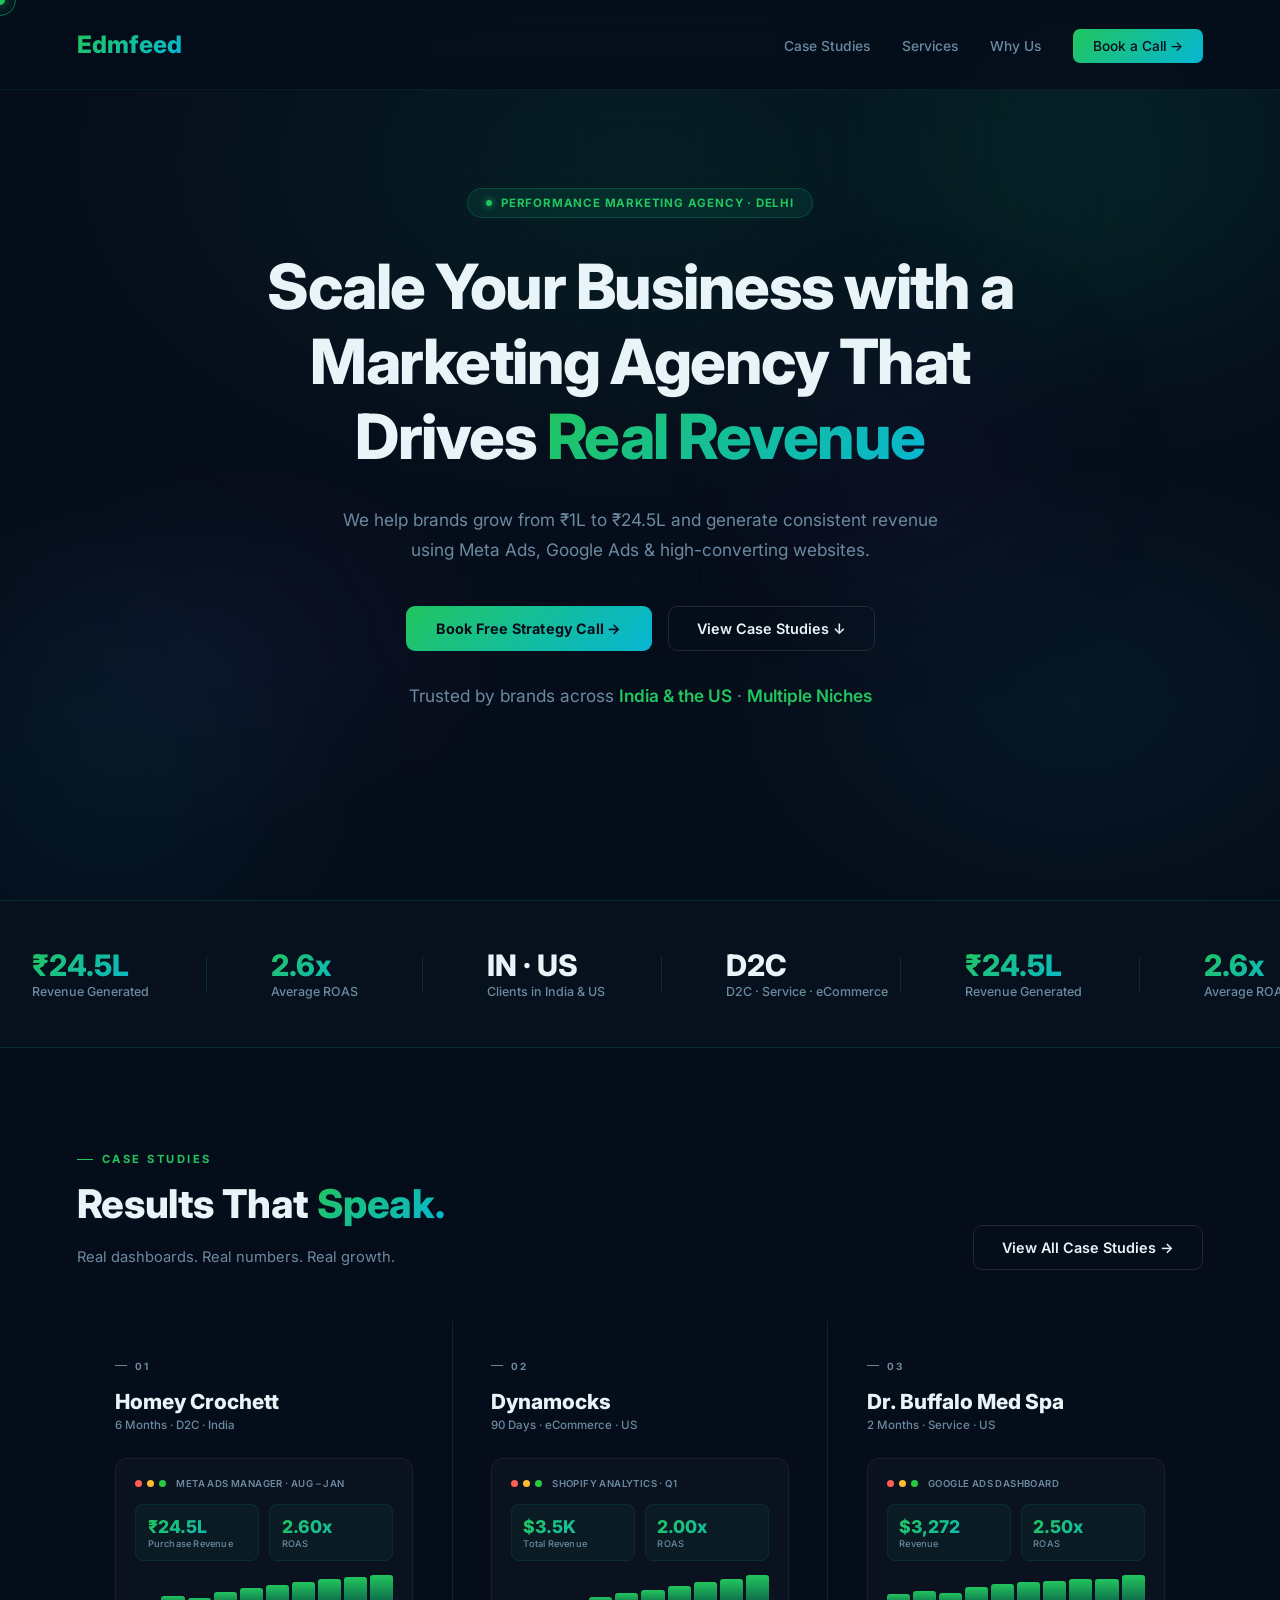
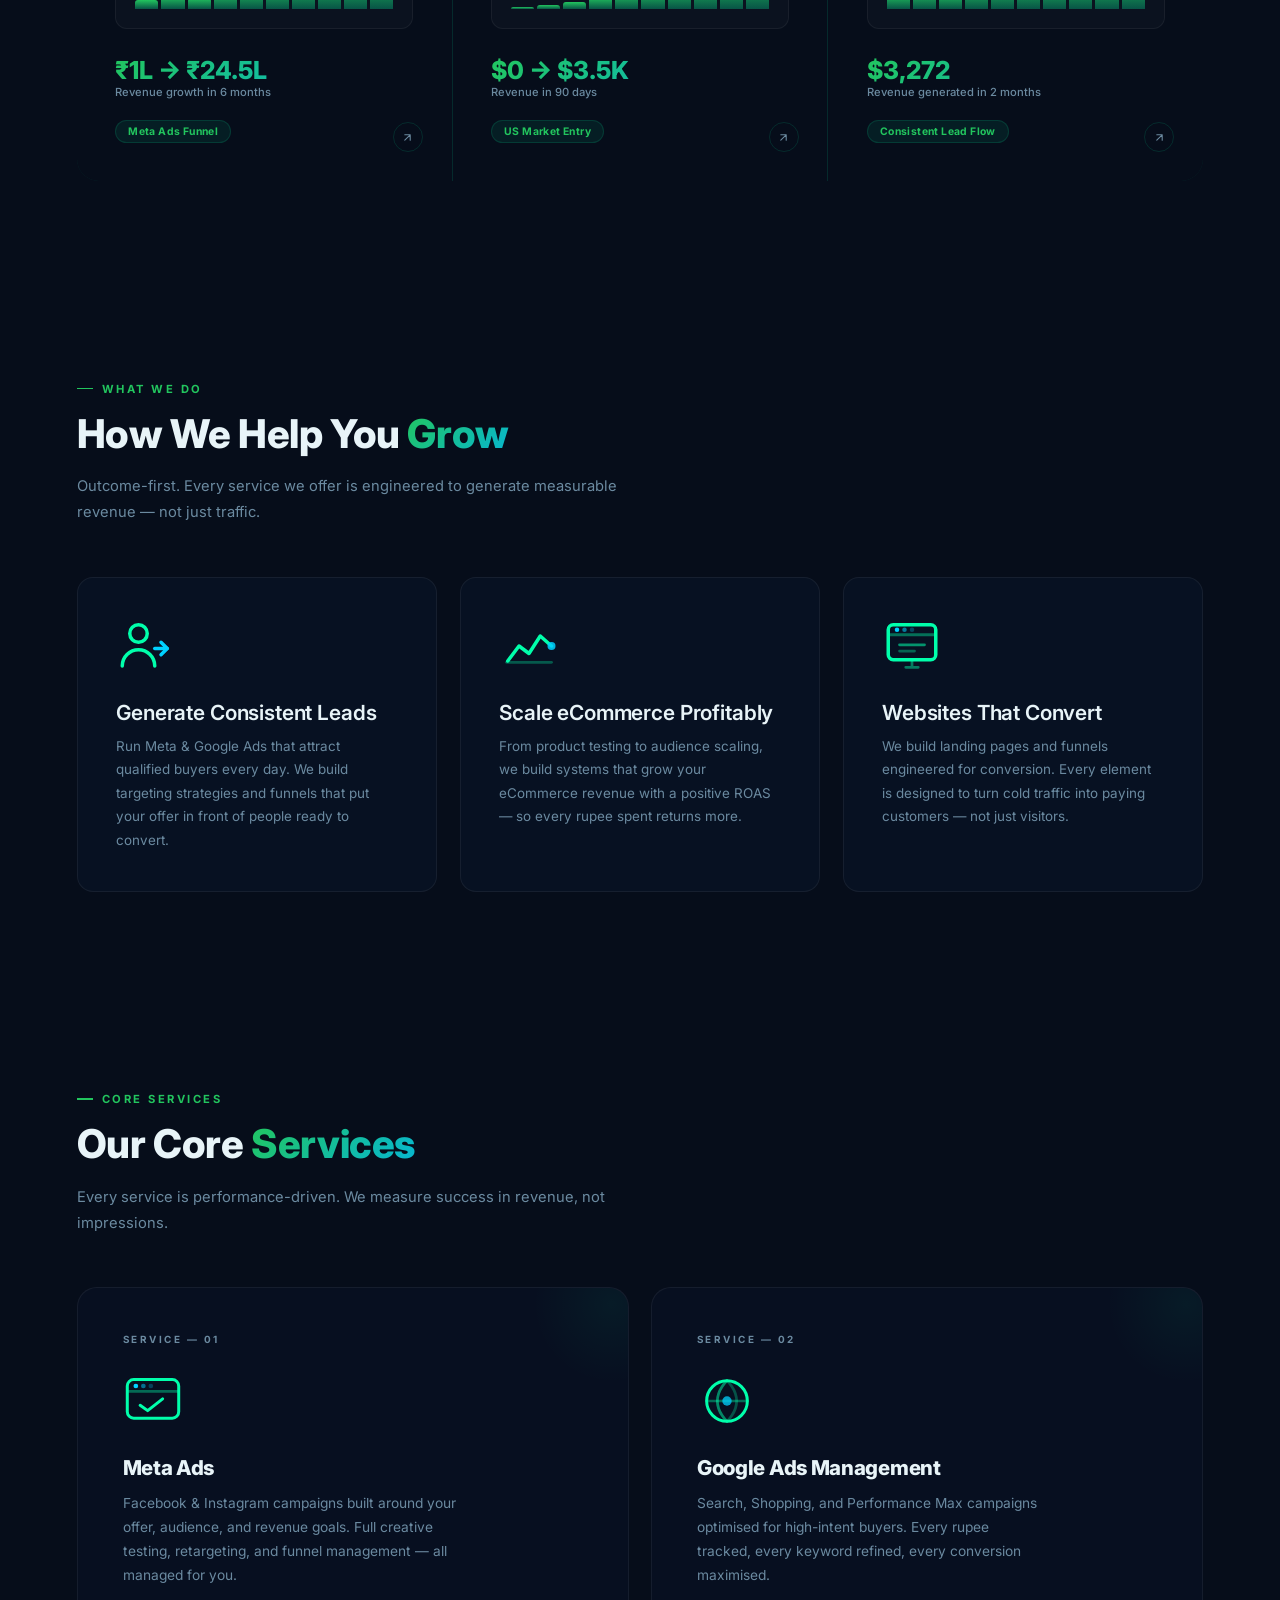
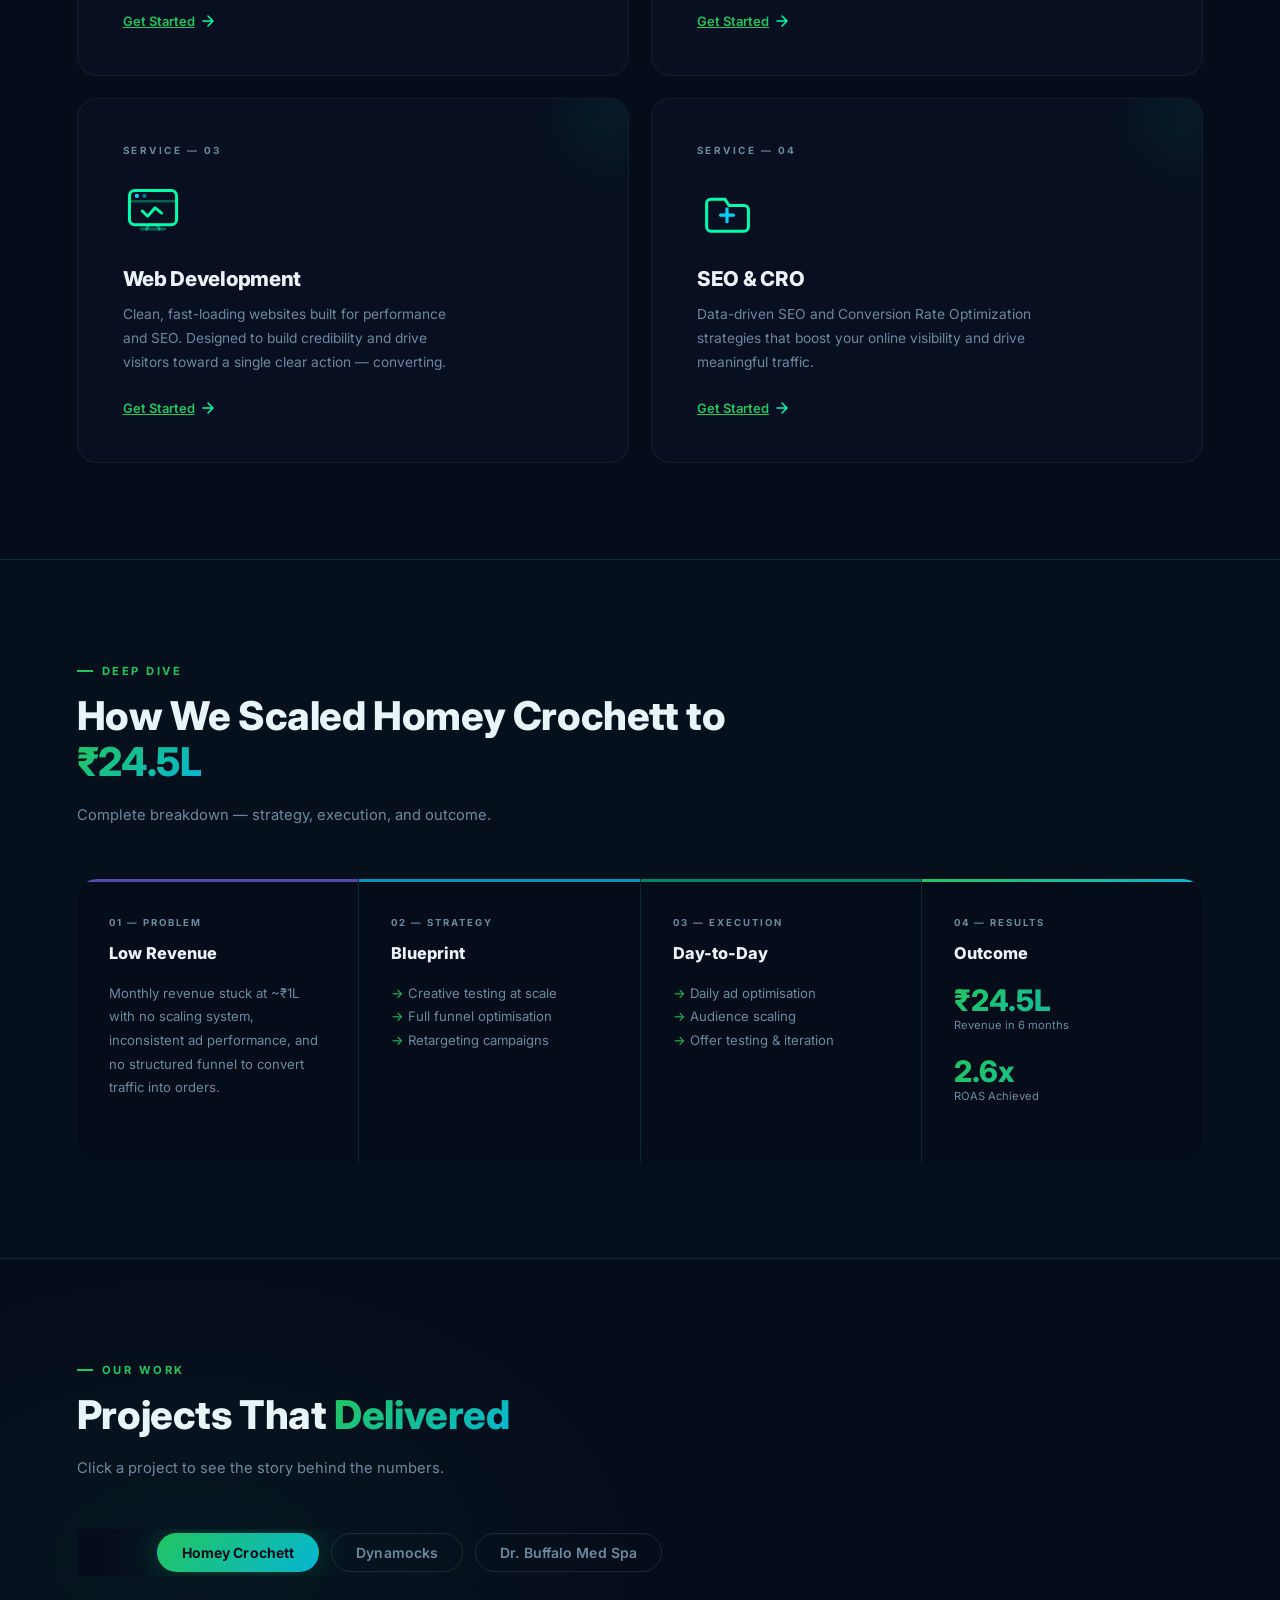
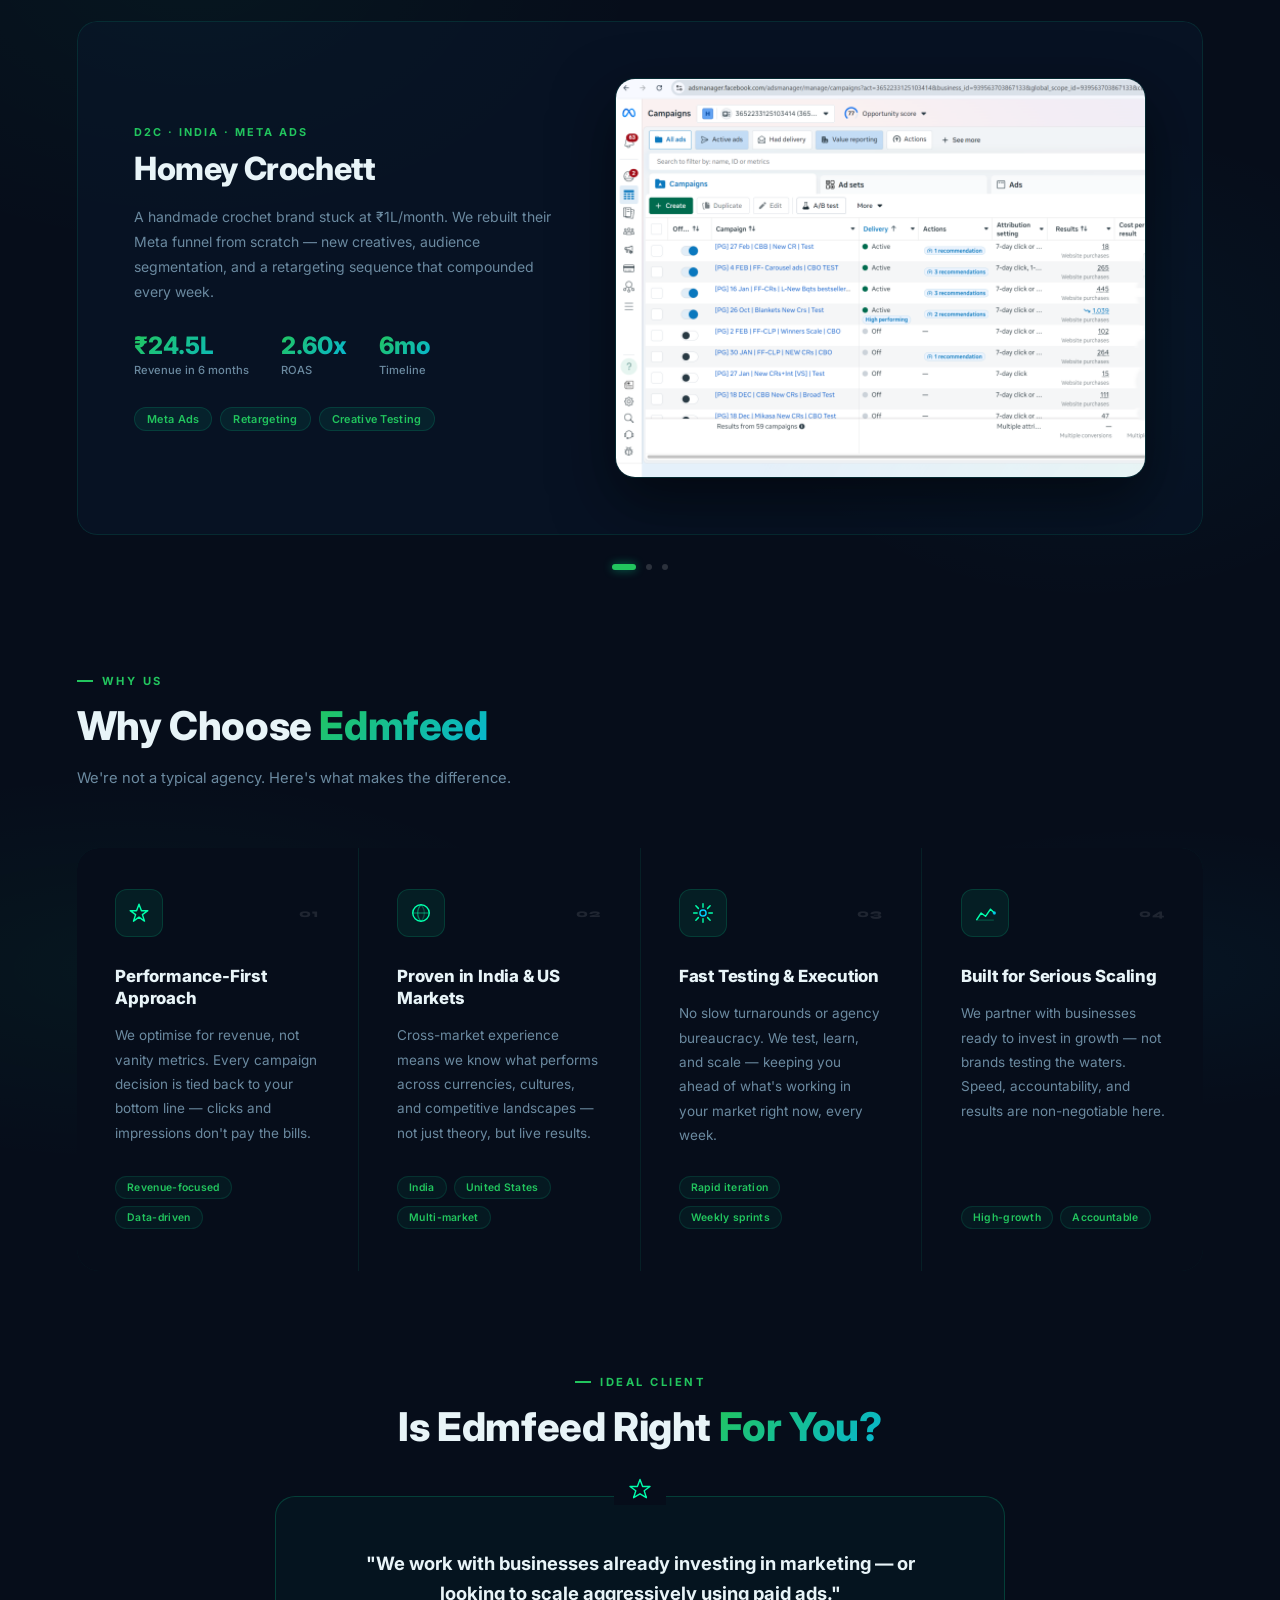
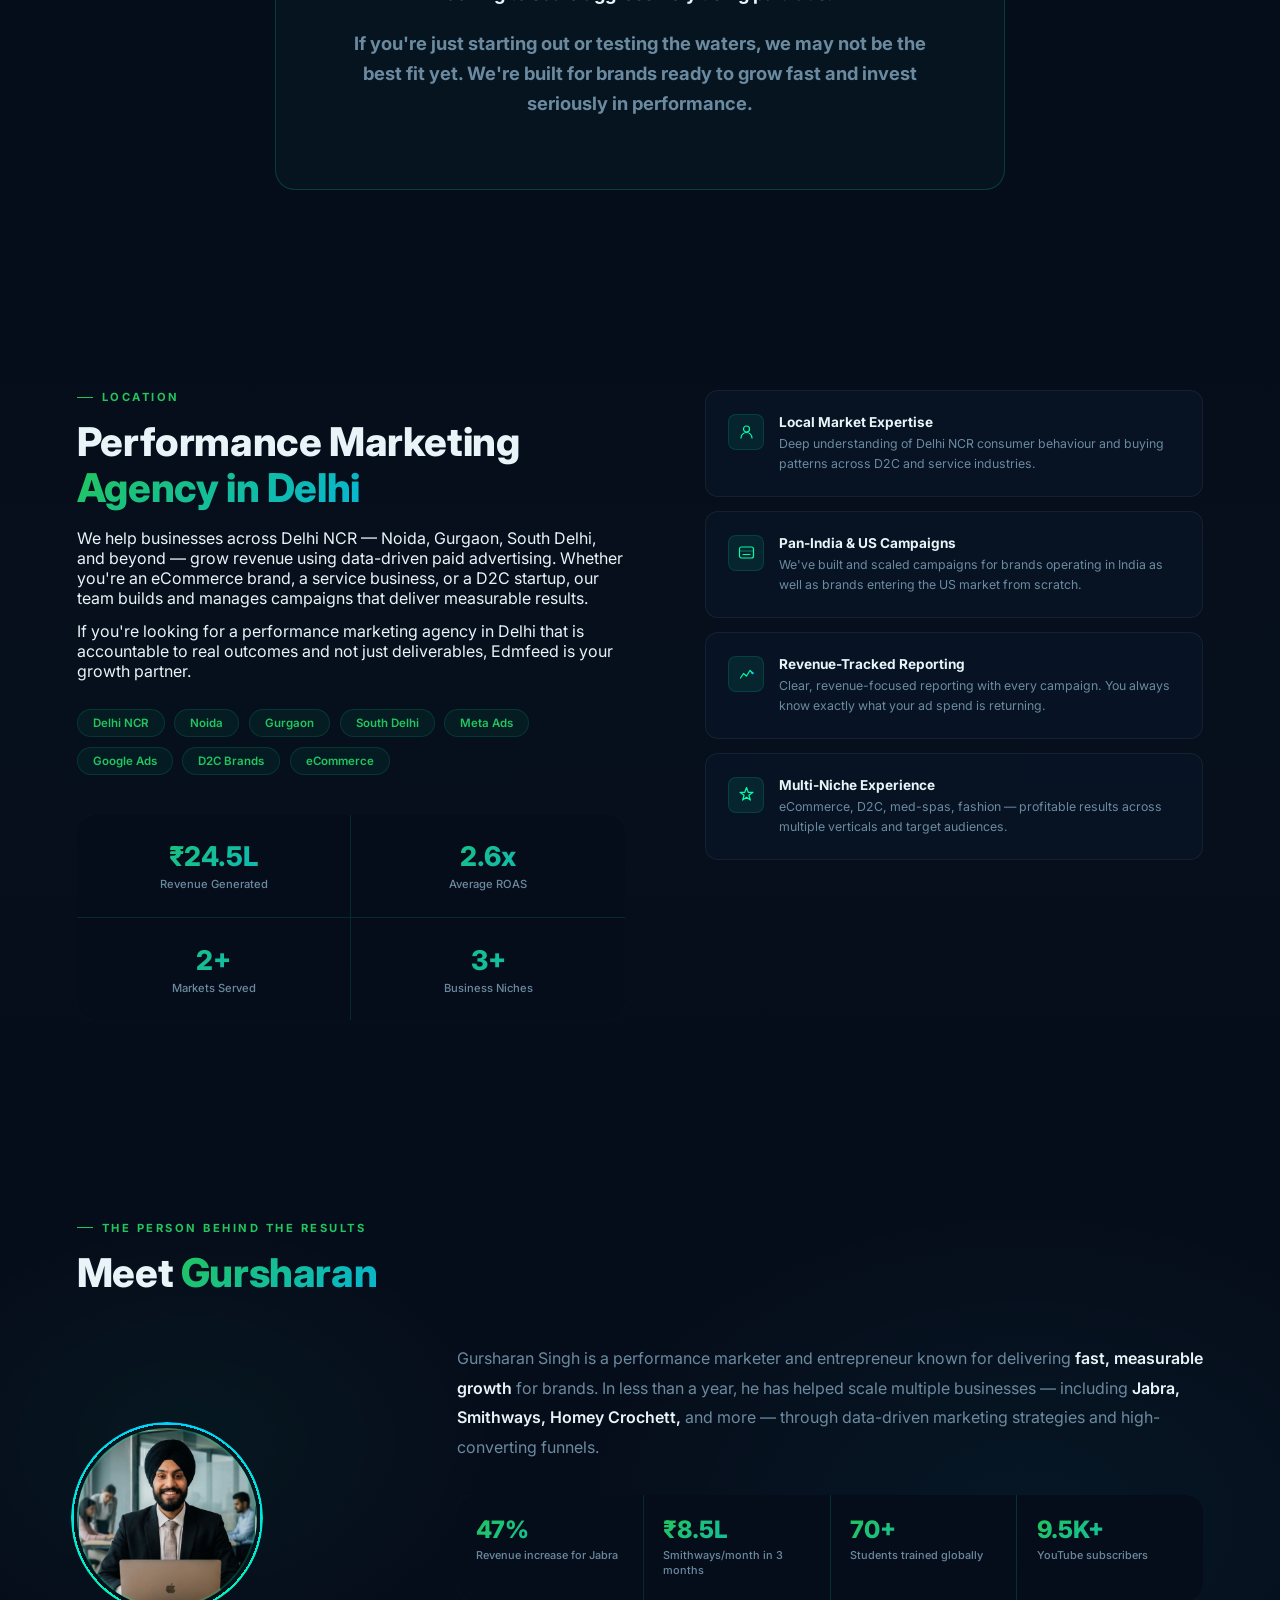
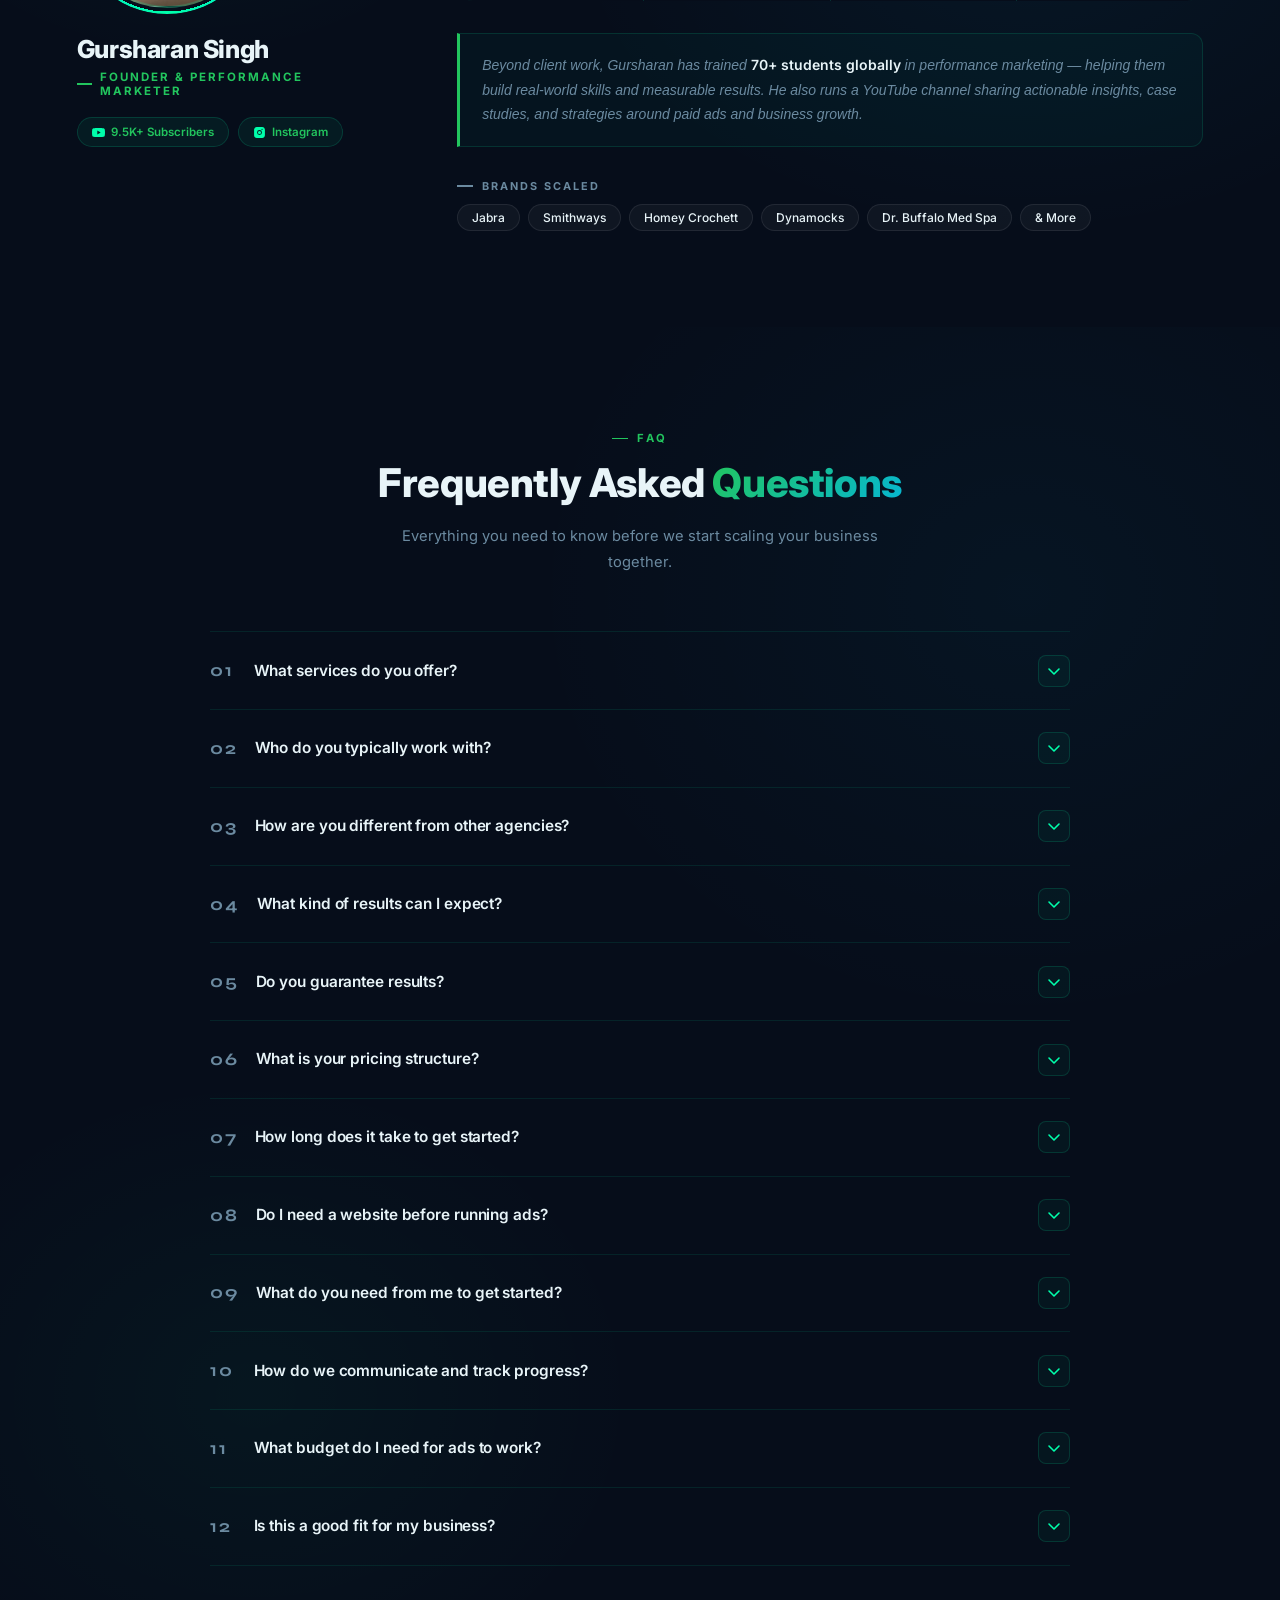
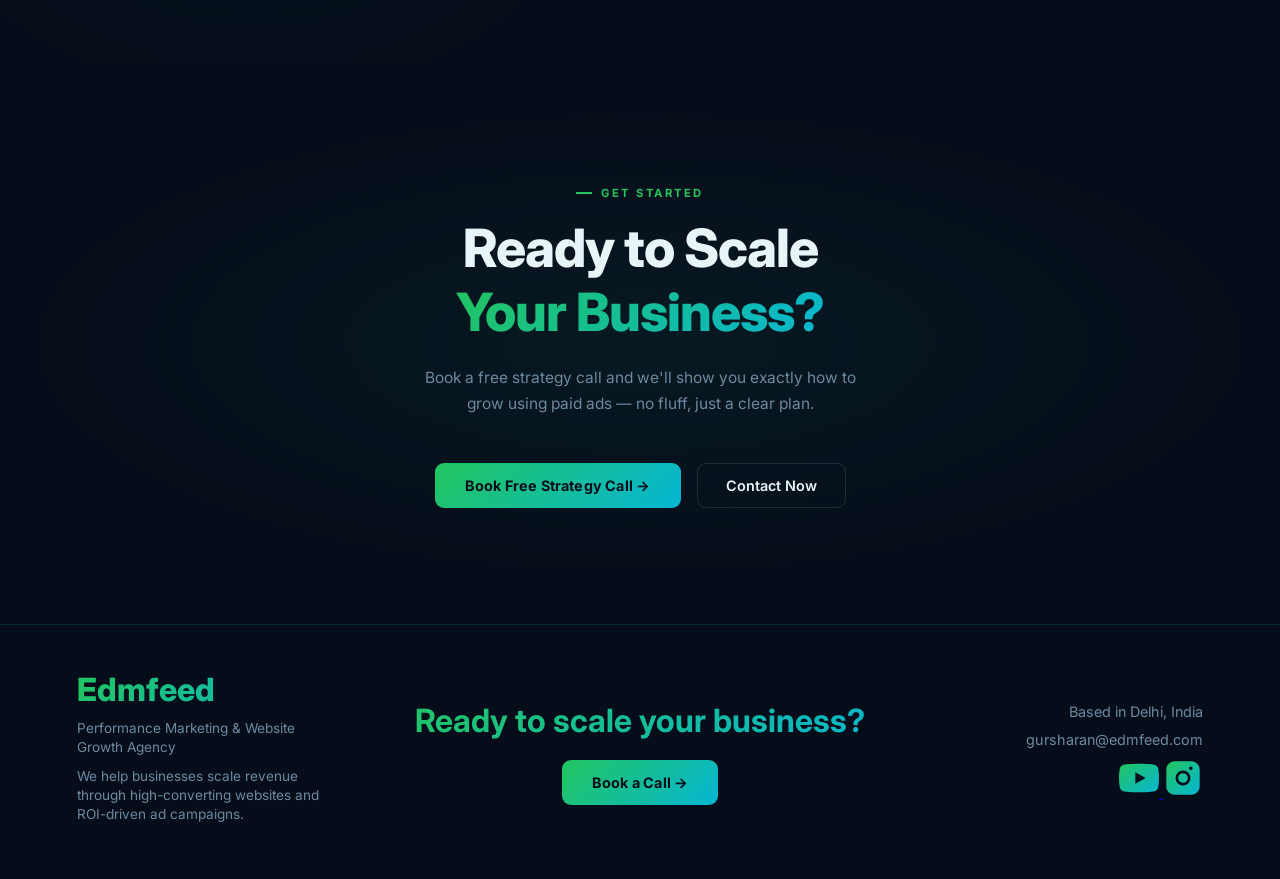
==== commit b9e1d044: "links updated" ====
--- a/index.html
+++ b/index.html
@@ -236,7 +236,7 @@
             Real dashboards. Real numbers. Real growth.
           </p>
         </div>
-        <button class="bs cta-trigger">View All Case Studies →</button>
+        <a href="https://topmate.io/gursharan_singh/2025682" class="bs">View All Case Studies →</a>
       </div>
       <div class="cases-grid reveal">
         <!-- Card 1 -->
@@ -626,7 +626,7 @@
             and revenue goals. Full creative testing, retargeting, and funnel
             management — all managed for you.
           </p>
-          <button class="sl cta-trigger">
+          <a href="https://topmate.io/gursharan_singh/2025682" class="sl">
             Get Started
             <svg width="14" height="14" viewBox="0 0 14 14" fill="none">
               <path
@@ -637,7 +637,7 @@
                 stroke-linejoin="round"
               />
             </svg>
-          </button>
+          </a>
         </div>
 
         <div class="sc">
@@ -690,7 +690,7 @@
             high-intent buyers. Every rupee tracked, every keyword refined,
             every conversion maximised.
           </p>
-          <button class="sl cta-trigger">
+          <a href="https://topmate.io/gursharan_singh/2025682" class="sl">
             Get Started
             <svg width="14" height="14" viewBox="0 0 14 14" fill="none">
               <path
@@ -701,7 +701,7 @@
                 stroke-linejoin="round"
               />
             </svg>
-          </button>
+          </a>
         </div>
 
         <div class="sc">
@@ -767,7 +767,7 @@
             to build credibility and drive visitors toward a single clear action
             — converting.
           </p>
-          <button class="sl cta-trigger">
+          <a href="https://topmate.io/gursharan_singh/2025682" class="sl ">
             Get Started
             <svg width="14" height="14" viewBox="0 0 14 14" fill="none">
               <path
@@ -778,7 +778,7 @@
                 stroke-linejoin="round"
               />
             </svg>
-          </button>
+          </a>
         </div>
 
         <div class="sc">
@@ -821,7 +821,7 @@
             Data-driven SEO and Conversion Rate Optimization strategies that boost
             your online visibility and drive meaningful traffic.
           </p>
-          <button class="sl cta-trigger">
+          <a href="https://topmate.io/gursharan_singh/2025682" class="sl ">
             Get Started
             <svg width="14" height="14" viewBox="0 0 14 14" fill="none">
               <path
@@ -832,7 +832,7 @@
                 stroke-linejoin="round"
               />
             </svg>
-          </button>
+          </a>
         </div>
       </div>
     </section>
@@ -1739,8 +1739,8 @@
         paid ads — no fluff, just a clear plan.
       </p>
       <div class="fbtns reveal">
-        <a href="https://topmate.io/gursharan_singh/2025682" class="bp cta-trigger">Book Free Strategy Call →</a>
-        <a href="https://topmate.io/gursharan_singh/2025682" class="bs cta-trigger">Contact Now</a>
+        <a href="https://topmate.io/gursharan_singh/2025682" class="bp ">Book Free Strategy Call →</a>
+        <a href="https://topmate.io/gursharan_singh/2025682" class="bs ">Contact Now</a>
       </div>
     </section>
 
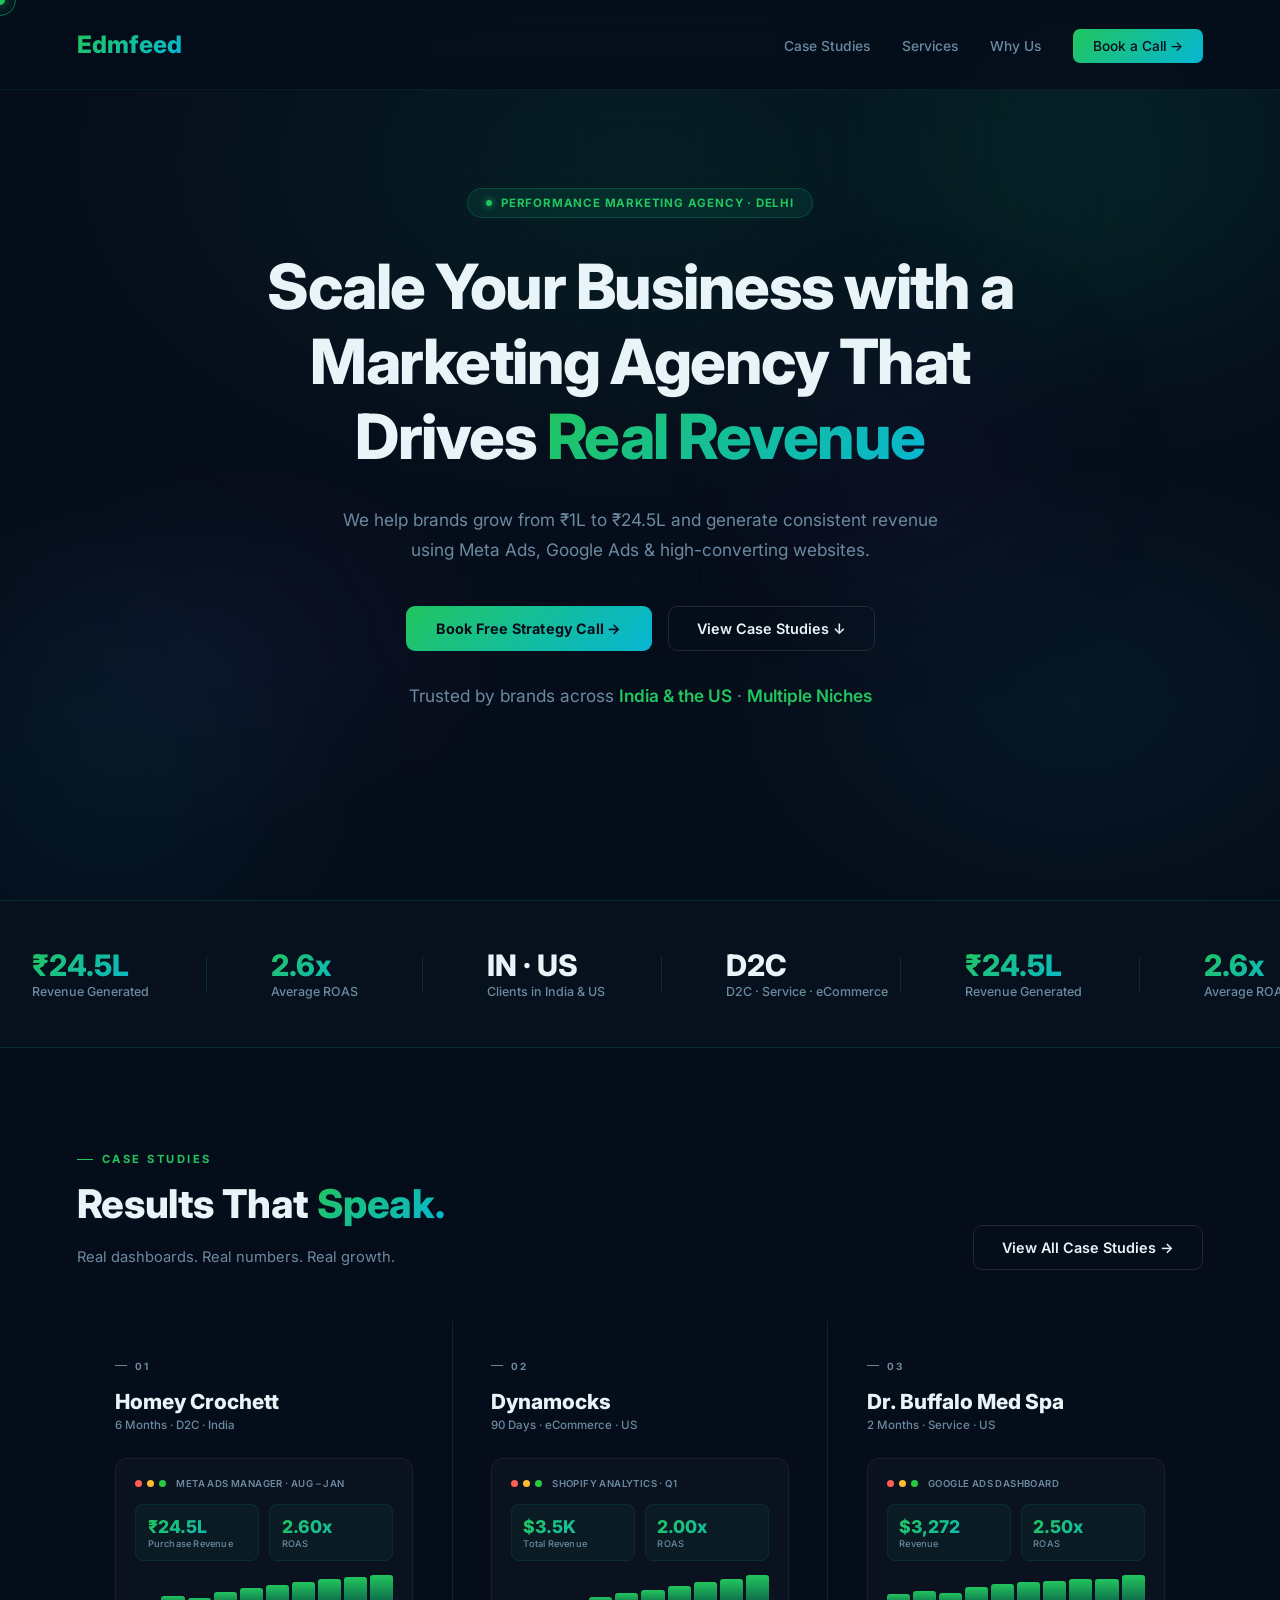
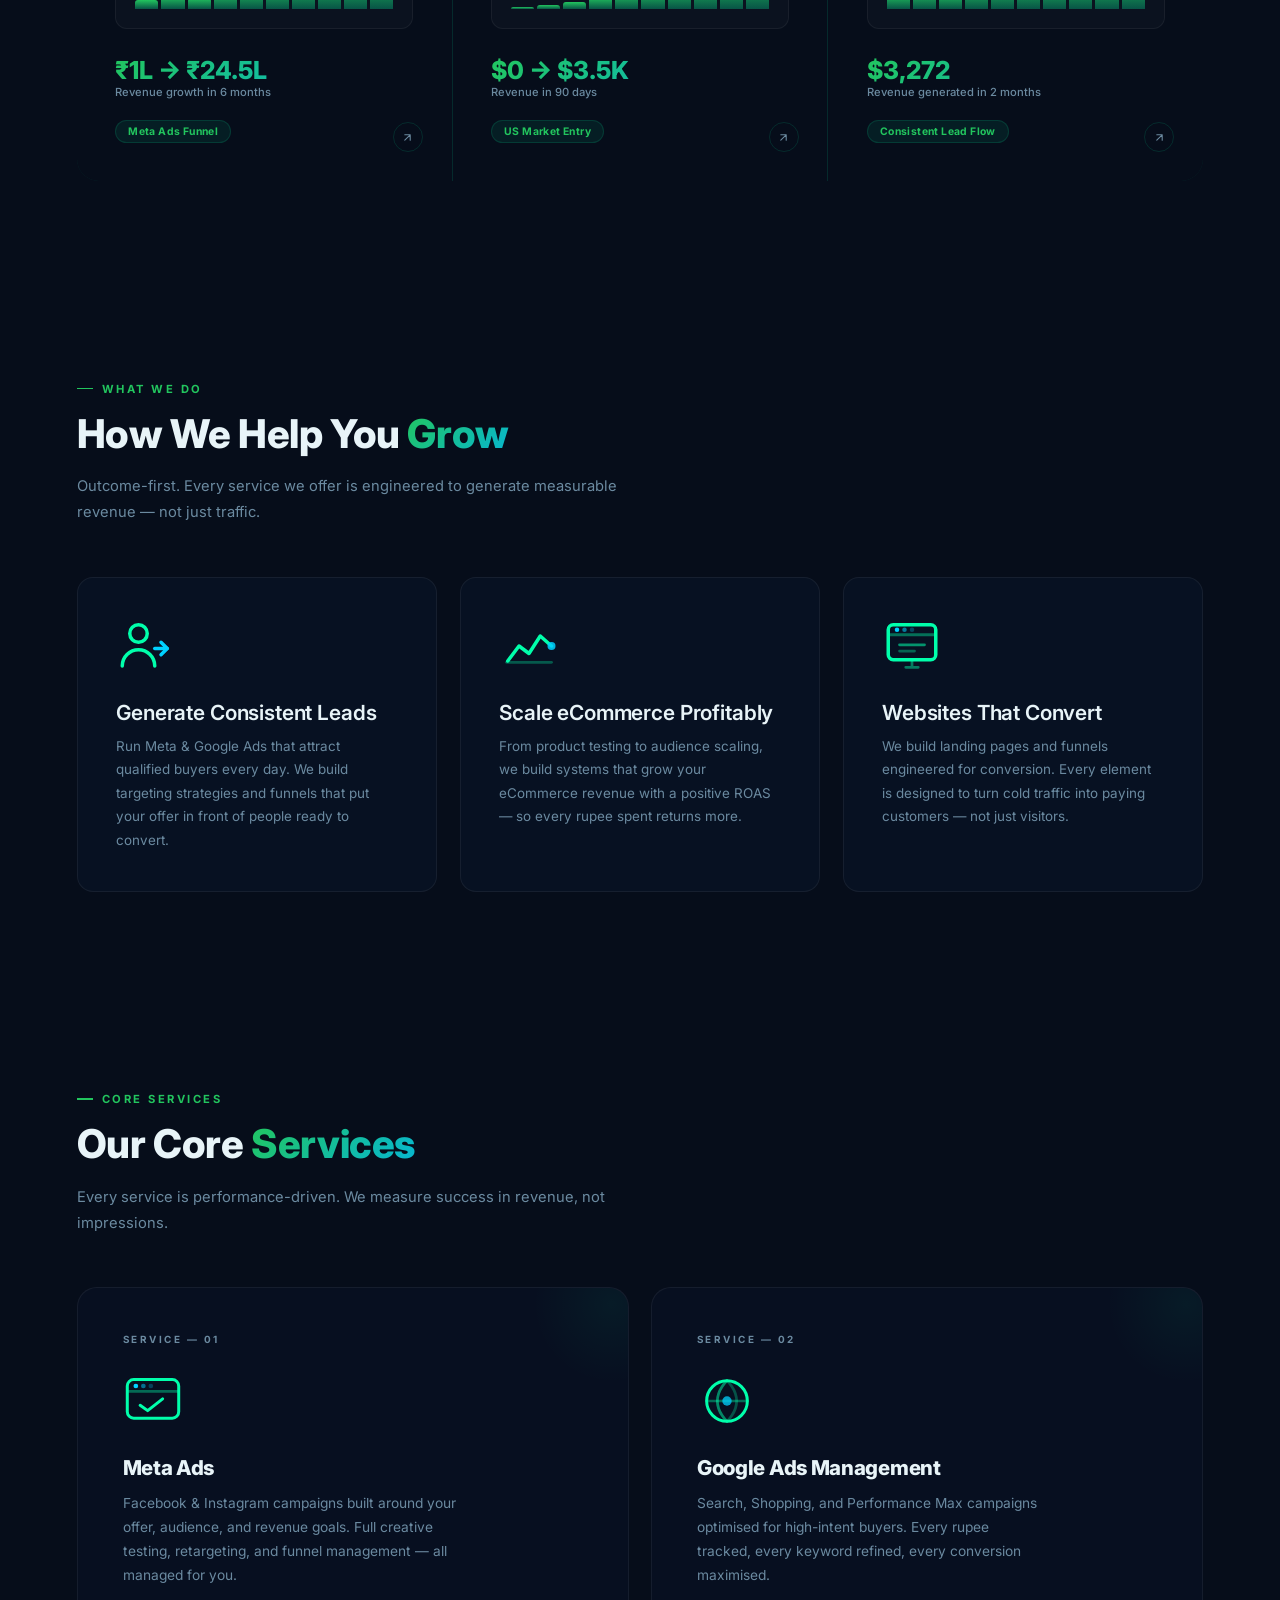
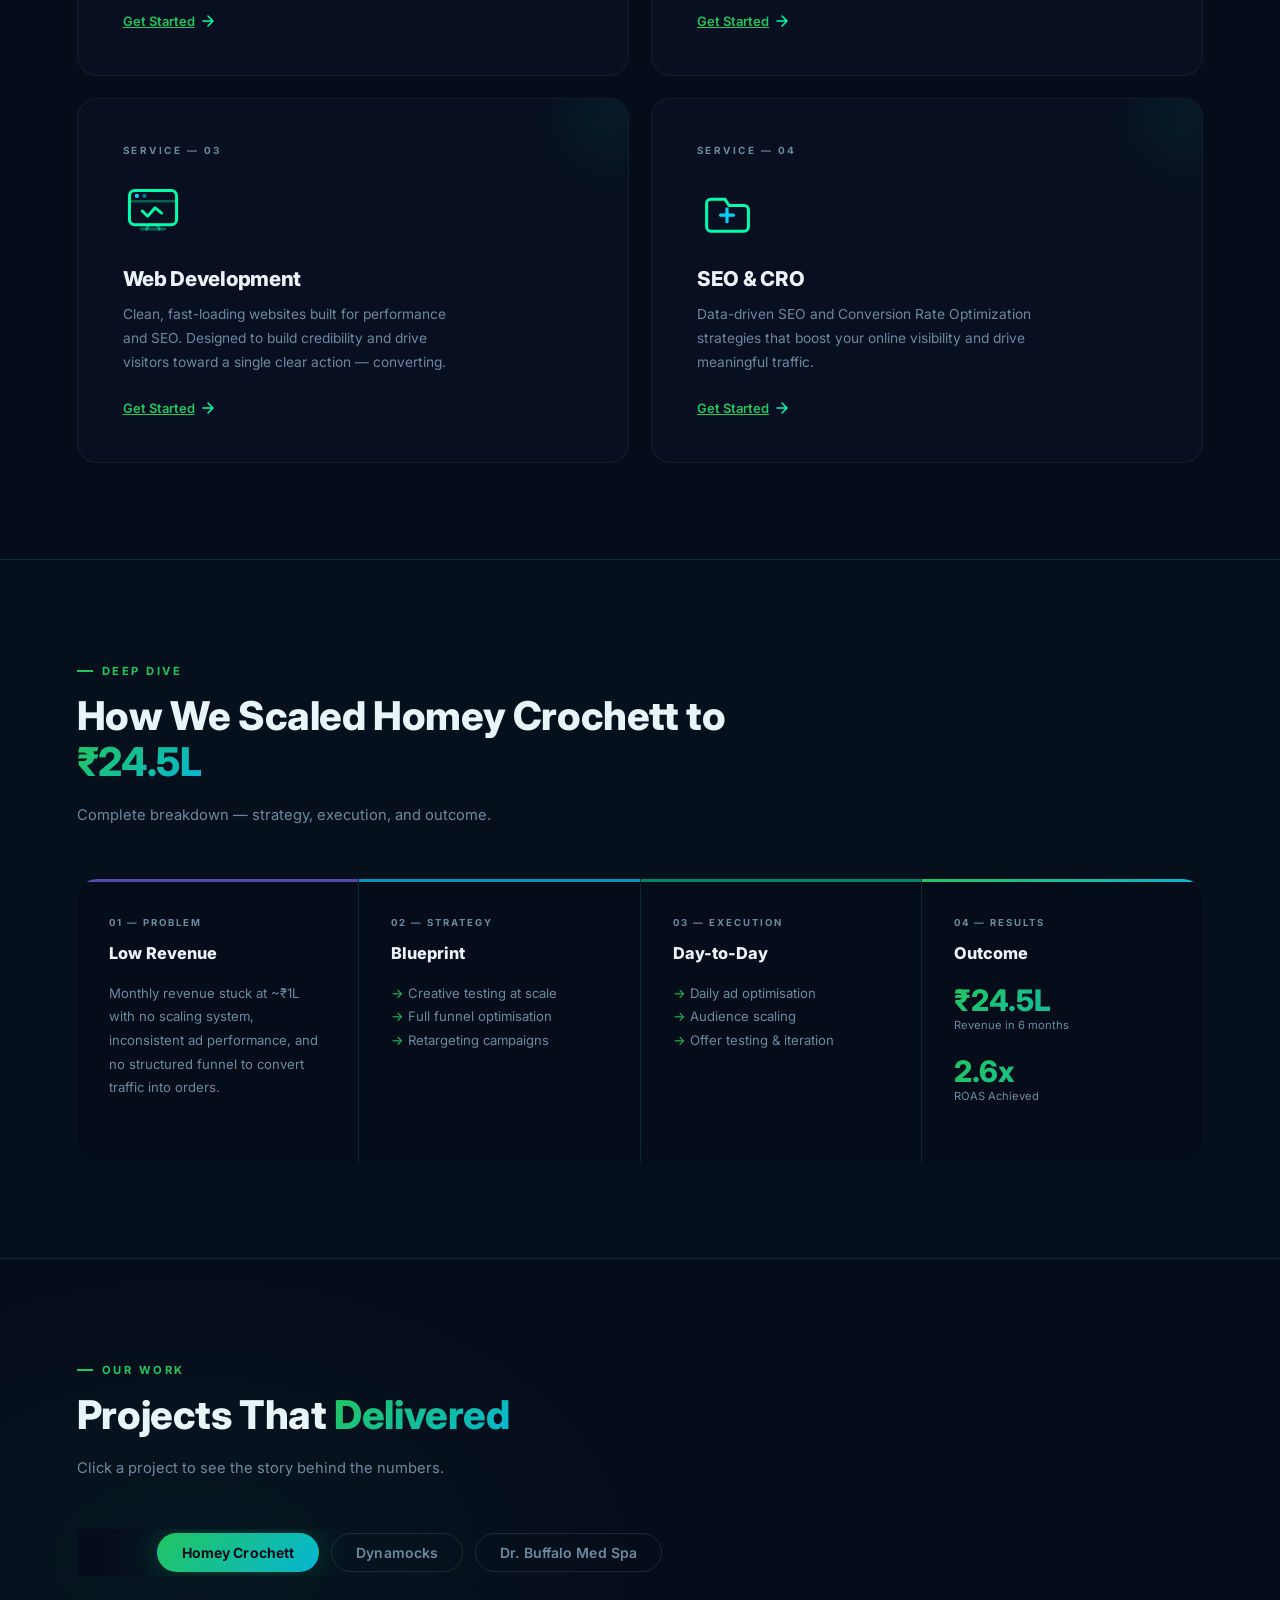
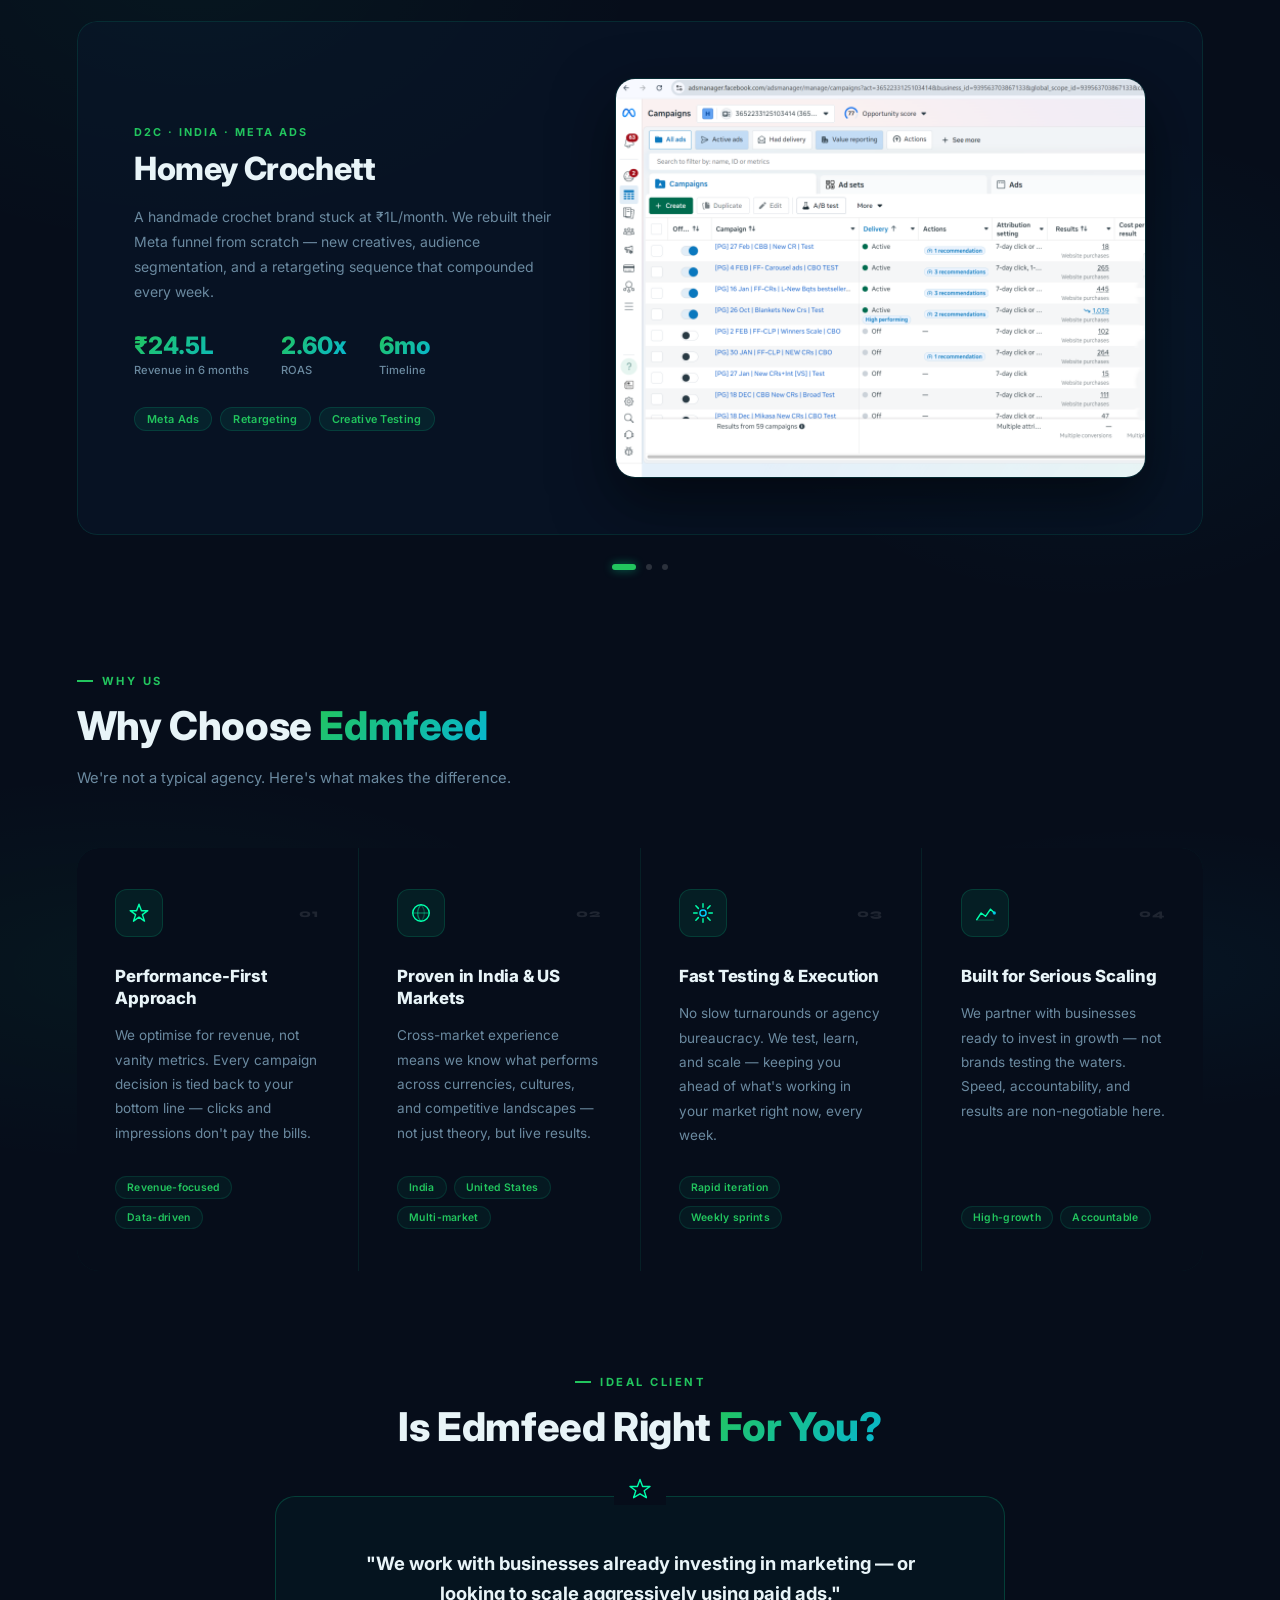
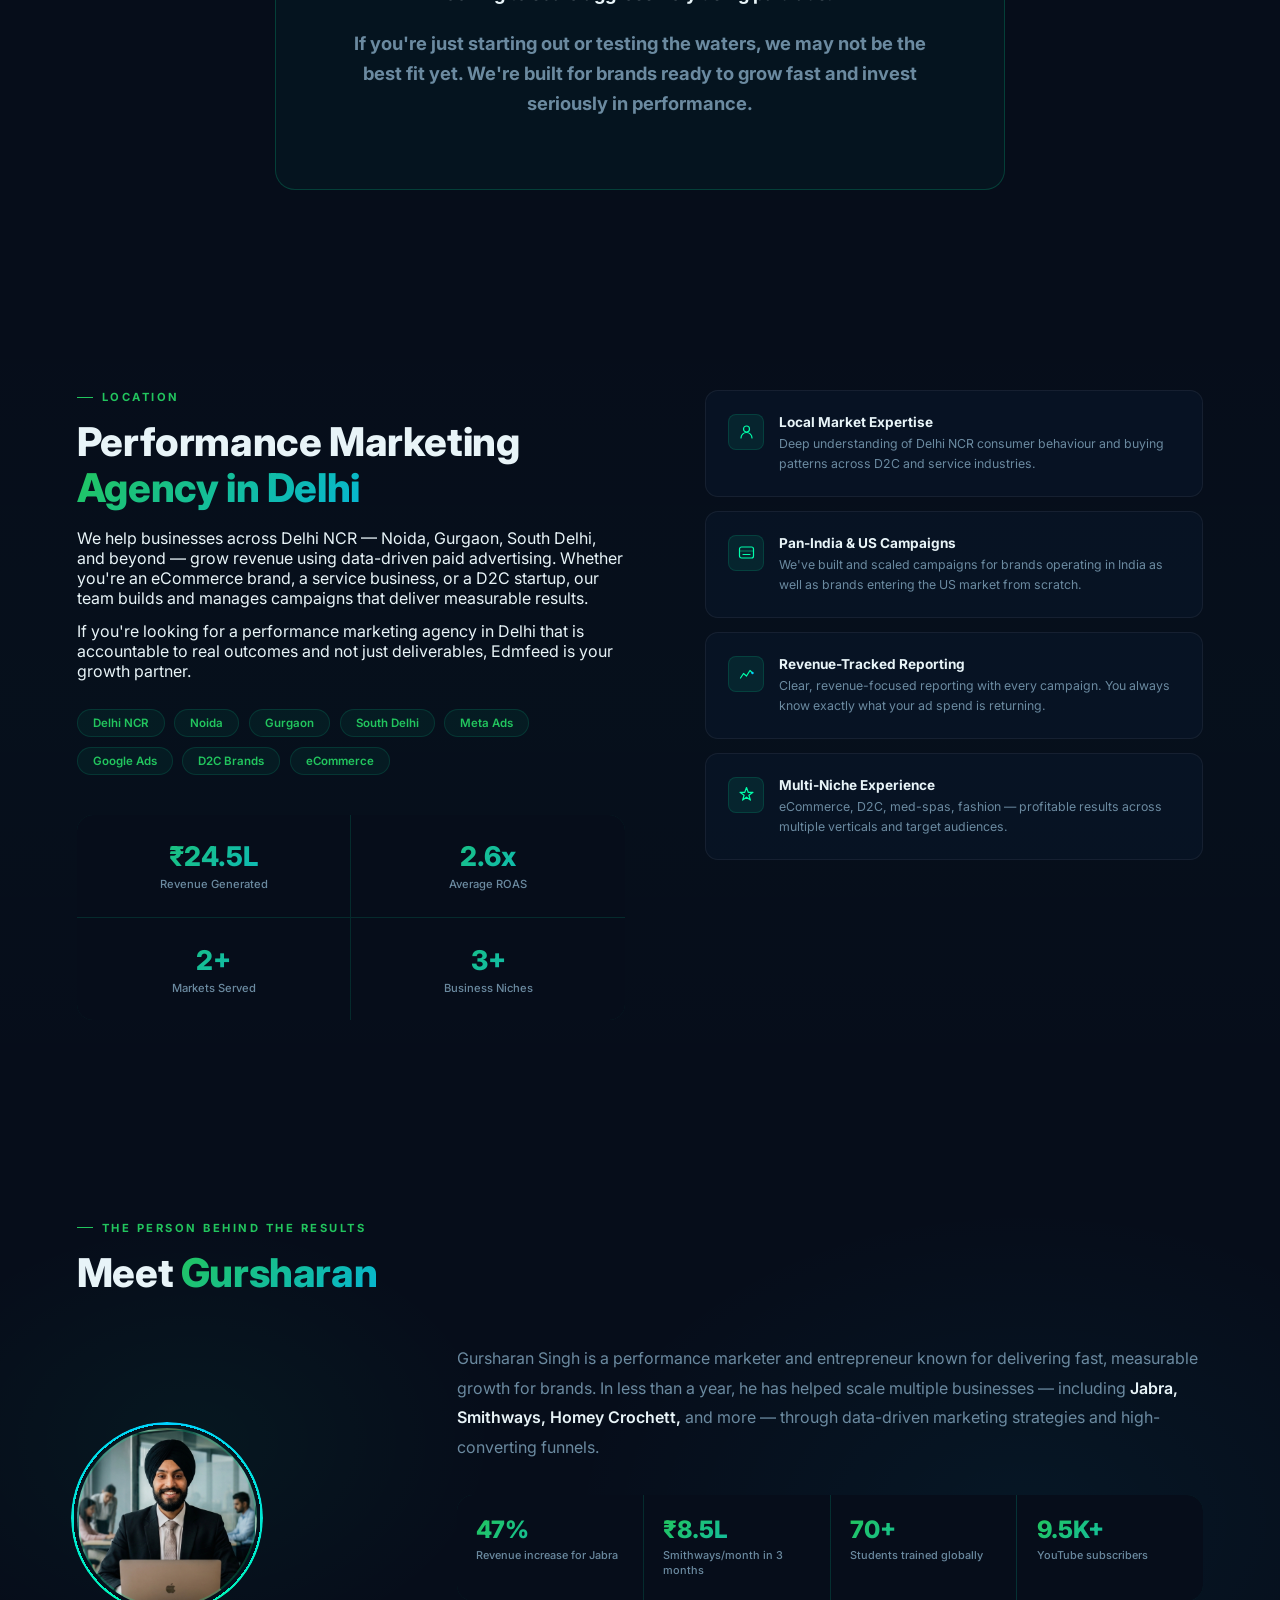
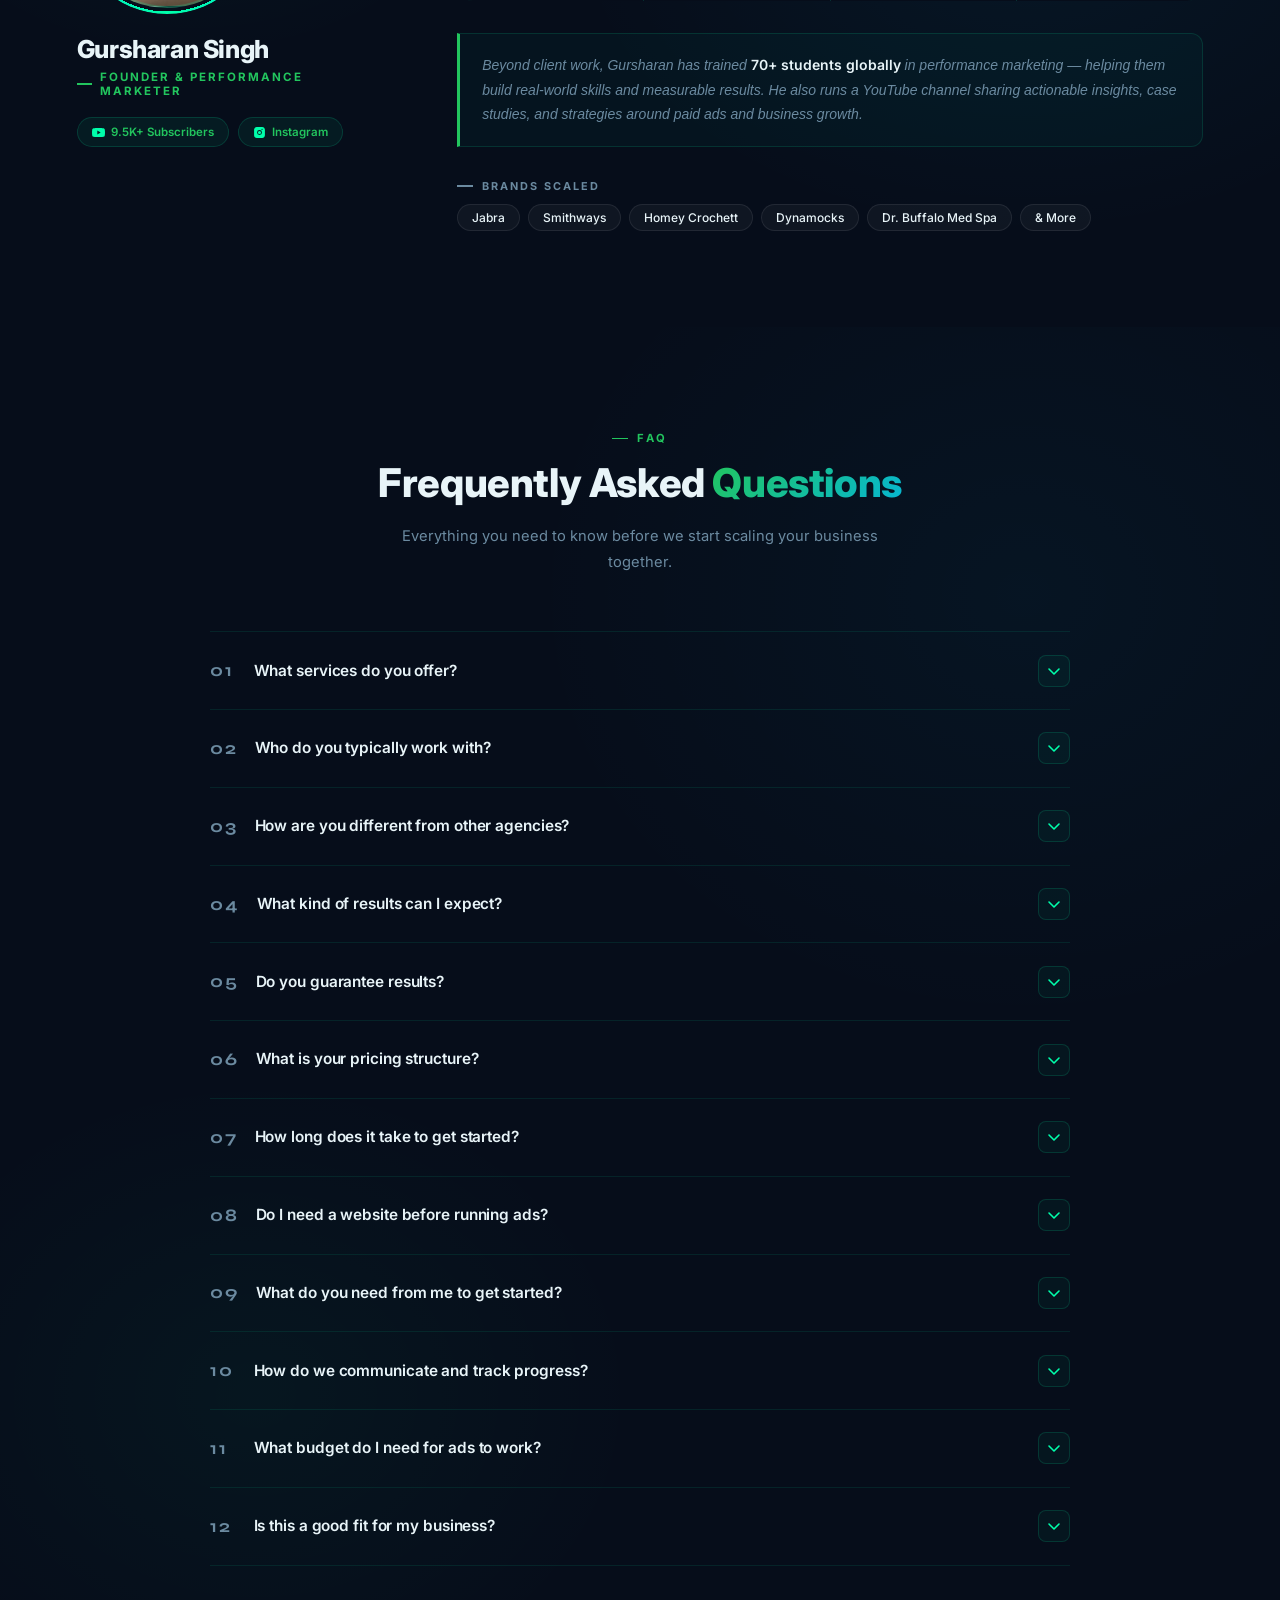
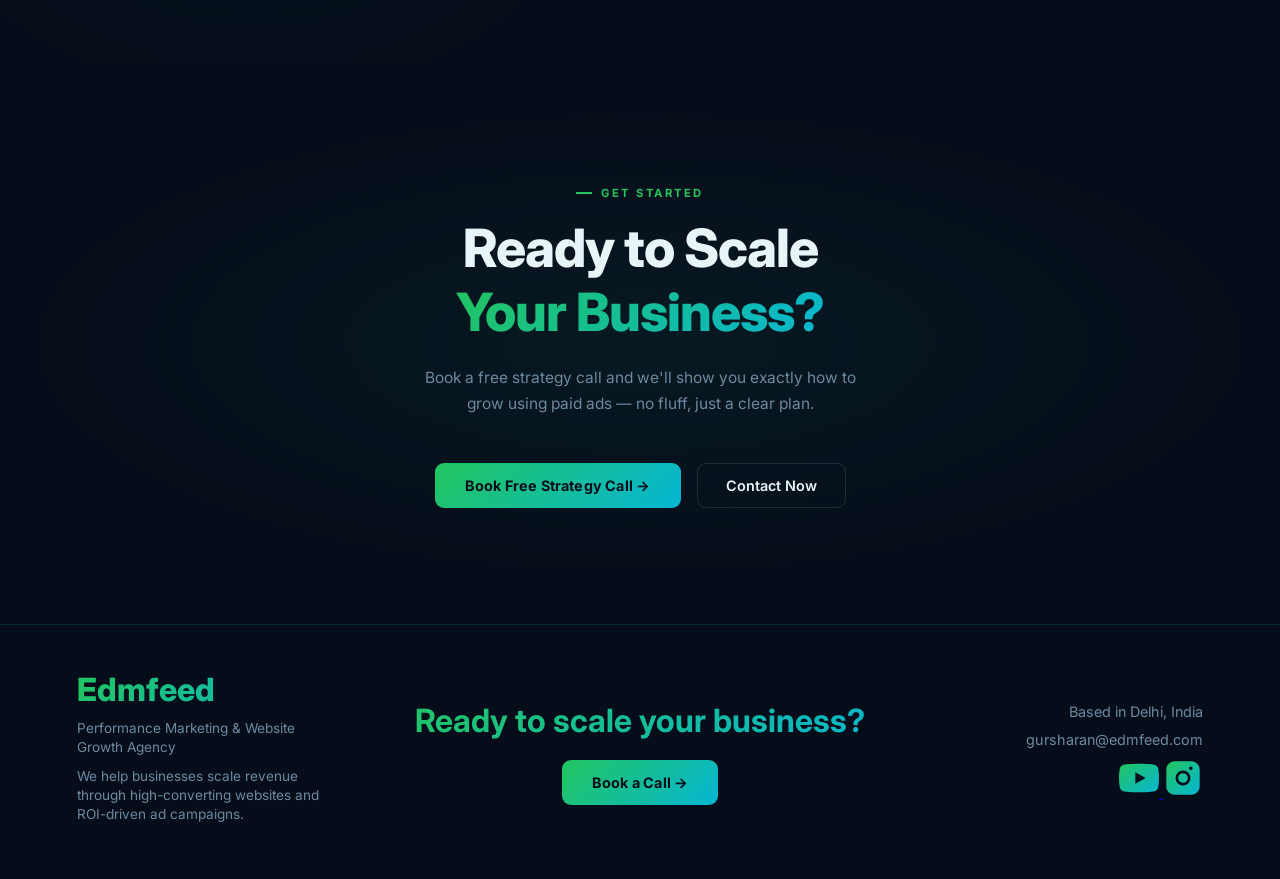
==== commit 8a47d91b: "fixed css issues" ====
--- a/index.html
+++ b/index.html
@@ -1366,7 +1366,7 @@
 
     <div class="founder-right">
       <p class="founder-bio">
-        Gursharan Singh is a performance marketer and entrepreneur known for delivering <strong>fast, measurable growth</strong> for brands. In less than a year, he has helped scale multiple businesses — including <strong>Jabra, Smithways, Homey Crochett,</strong> and more — through data-driven marketing strategies and high-converting funnels.
+        Gursharan Singh is a performance marketer and entrepreneur known for delivering fast, measurable growth for brands. In less than a year, he has helped scale multiple businesses — including <strong>Jabra, Smithways, Homey Crochett,</strong> and more — through data-driven marketing strategies and high-converting funnels.
       </p>
       <div class="founder-stats">
         <div class="fstat"><div class="fstat-val">47%</div><div class="fstat-lbl">Revenue increase for Jabra</div></div>
--- a/assets/css/style.css
+++ b/assets/css/style.css
@@ -1551,6 +1551,10 @@
         .wg,
         .seoin {
           grid-template-columns: 1fr;
+          text-align: center;
+        }
+        .seotags{
+            justify-content: center;
         }
         .ib {
           padding: 2.2rem 1.6rem;
@@ -2682,6 +2686,22 @@
   .founder-stats { grid-template-columns: repeat(2,1fr); }
 }
 @media (max-width: 580px) {
-  .founder-section { padding: 68px 5%; }
+  .founder-section { padding: 68px 5%;  text-align: center;}
+  .founder-avatar-wrap{
+    margin: auto;
+  }
   .founder-stats { grid-template-columns: repeat(2,1fr); }
-}+.footer-branding{
+        display: flex;
+    justify-content: space-between;
+    align-items: center;
+    gap: 30px;
+    flex-direction: column;
+    align-items: center;
+    justify-content: center;
+}
+.footer-logo>*,.footer_c > *,.footer-branding > div:nth-child(3){
+    text-align: center;
+}
+}
+
